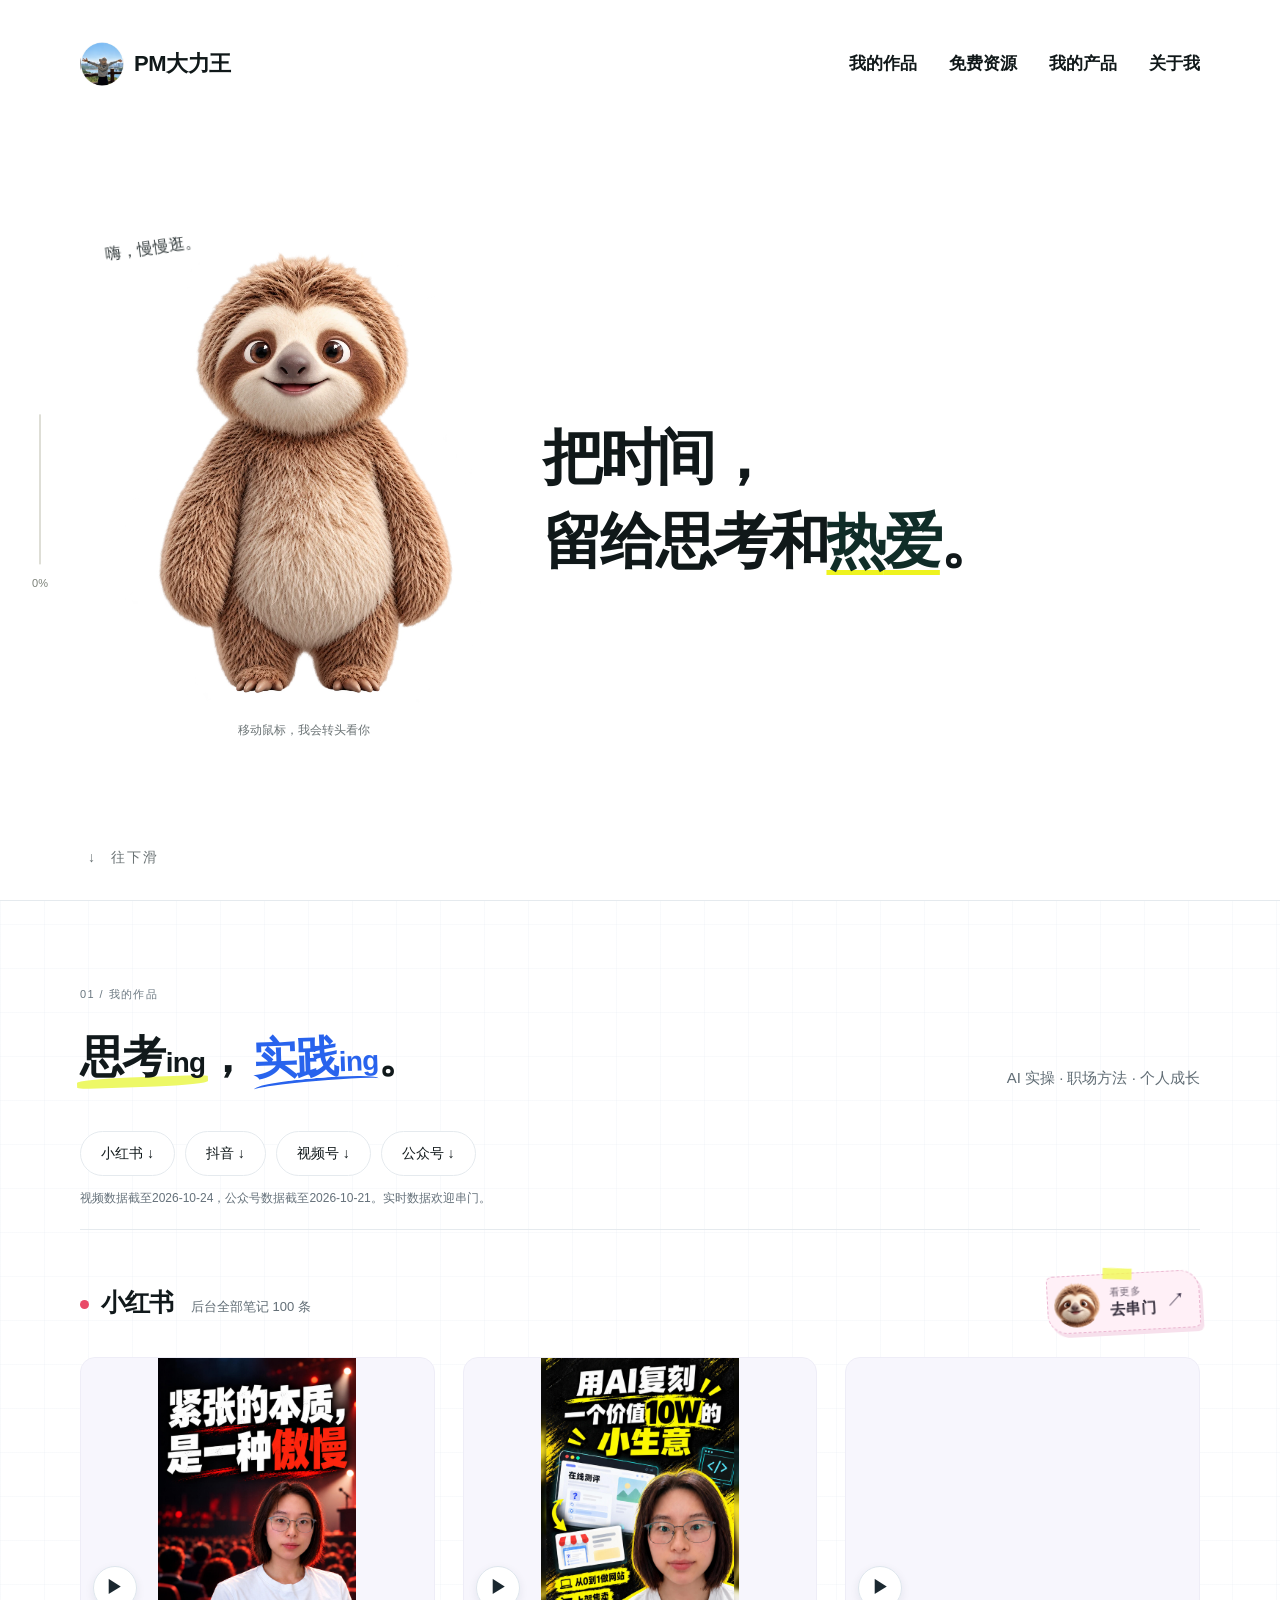
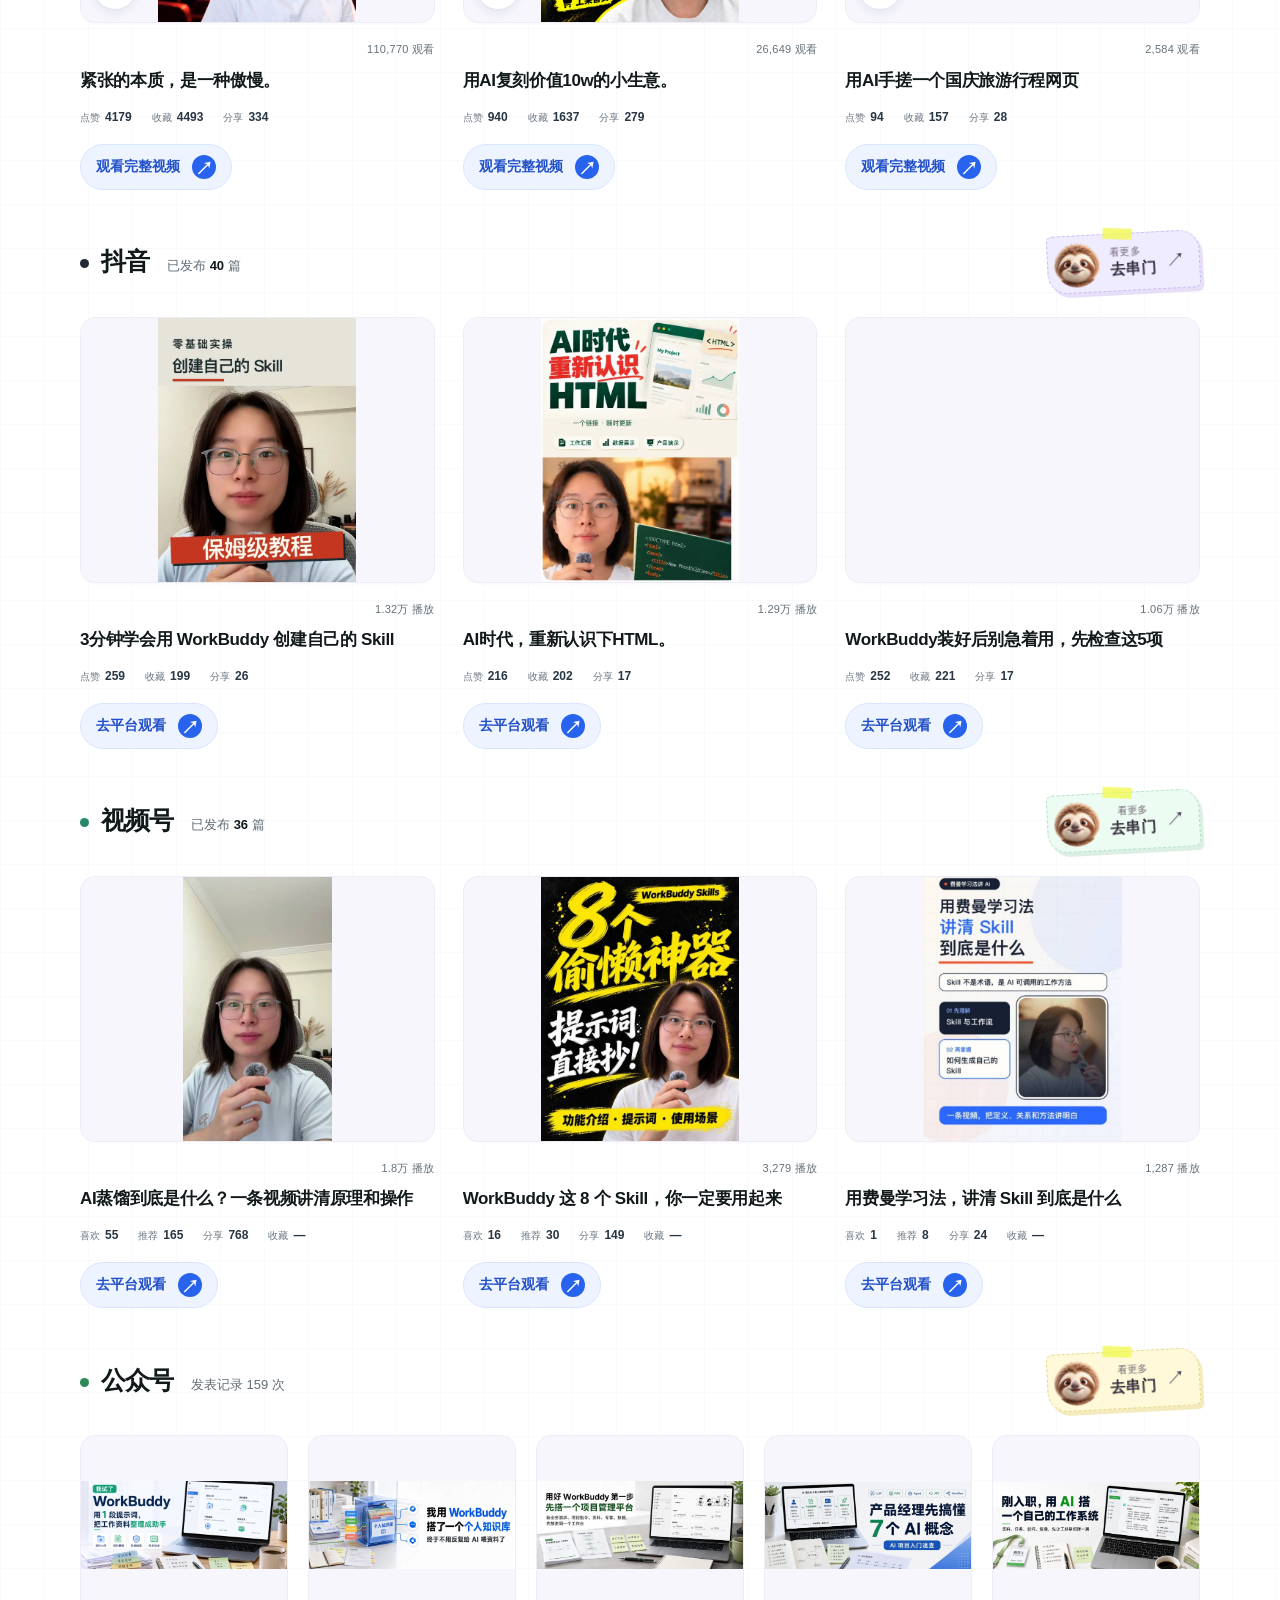
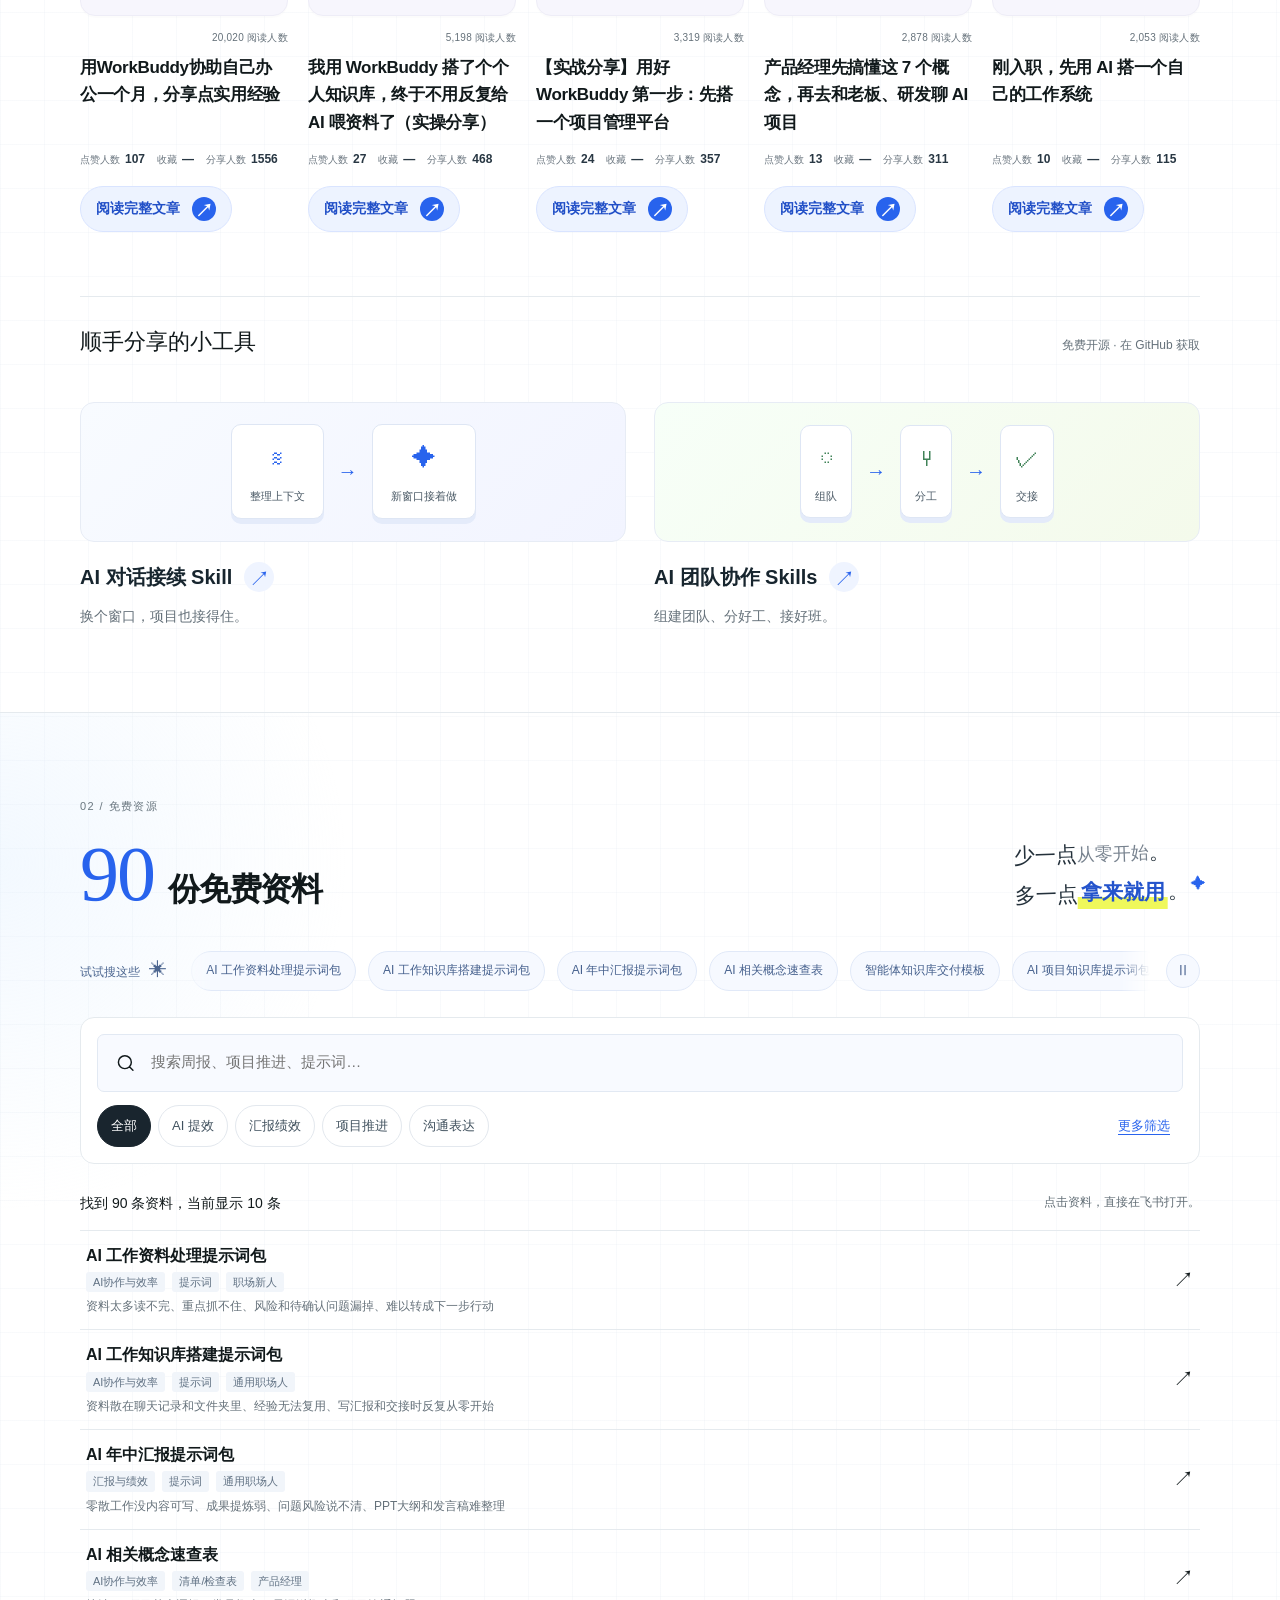
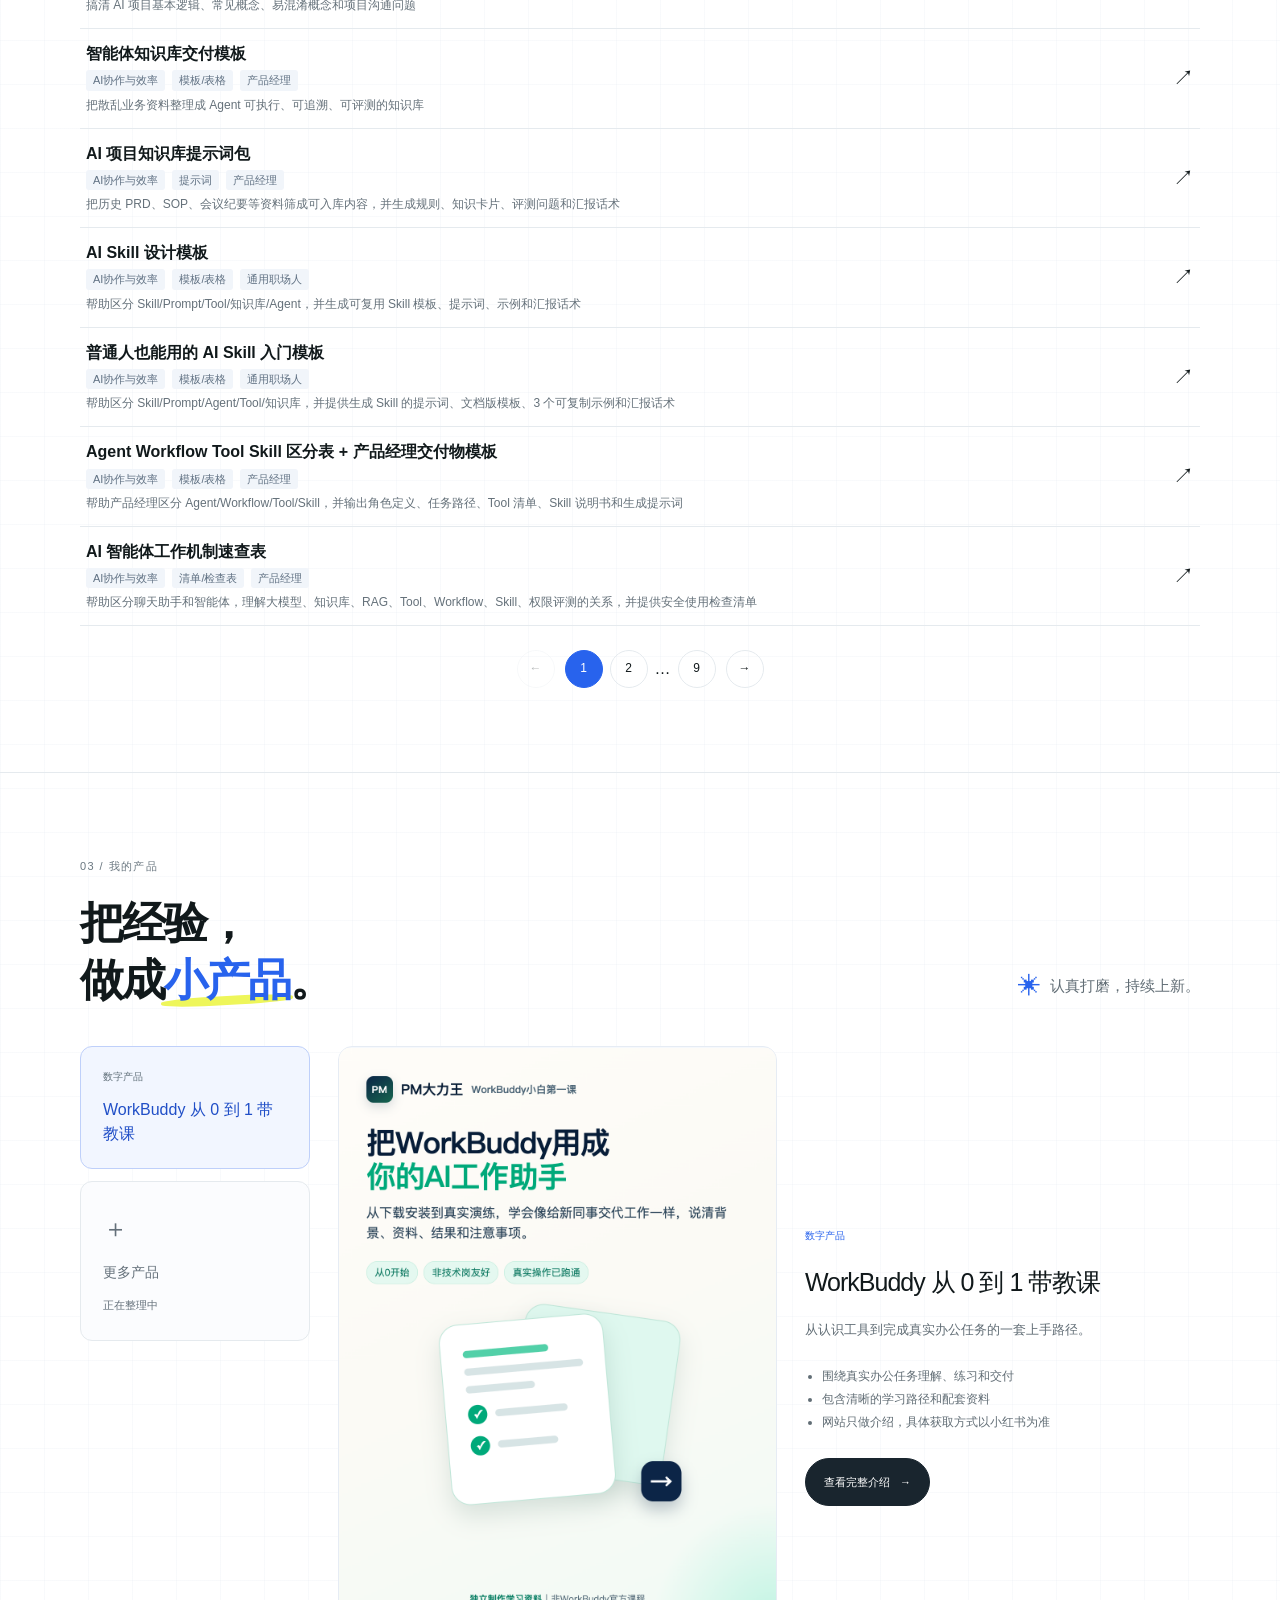
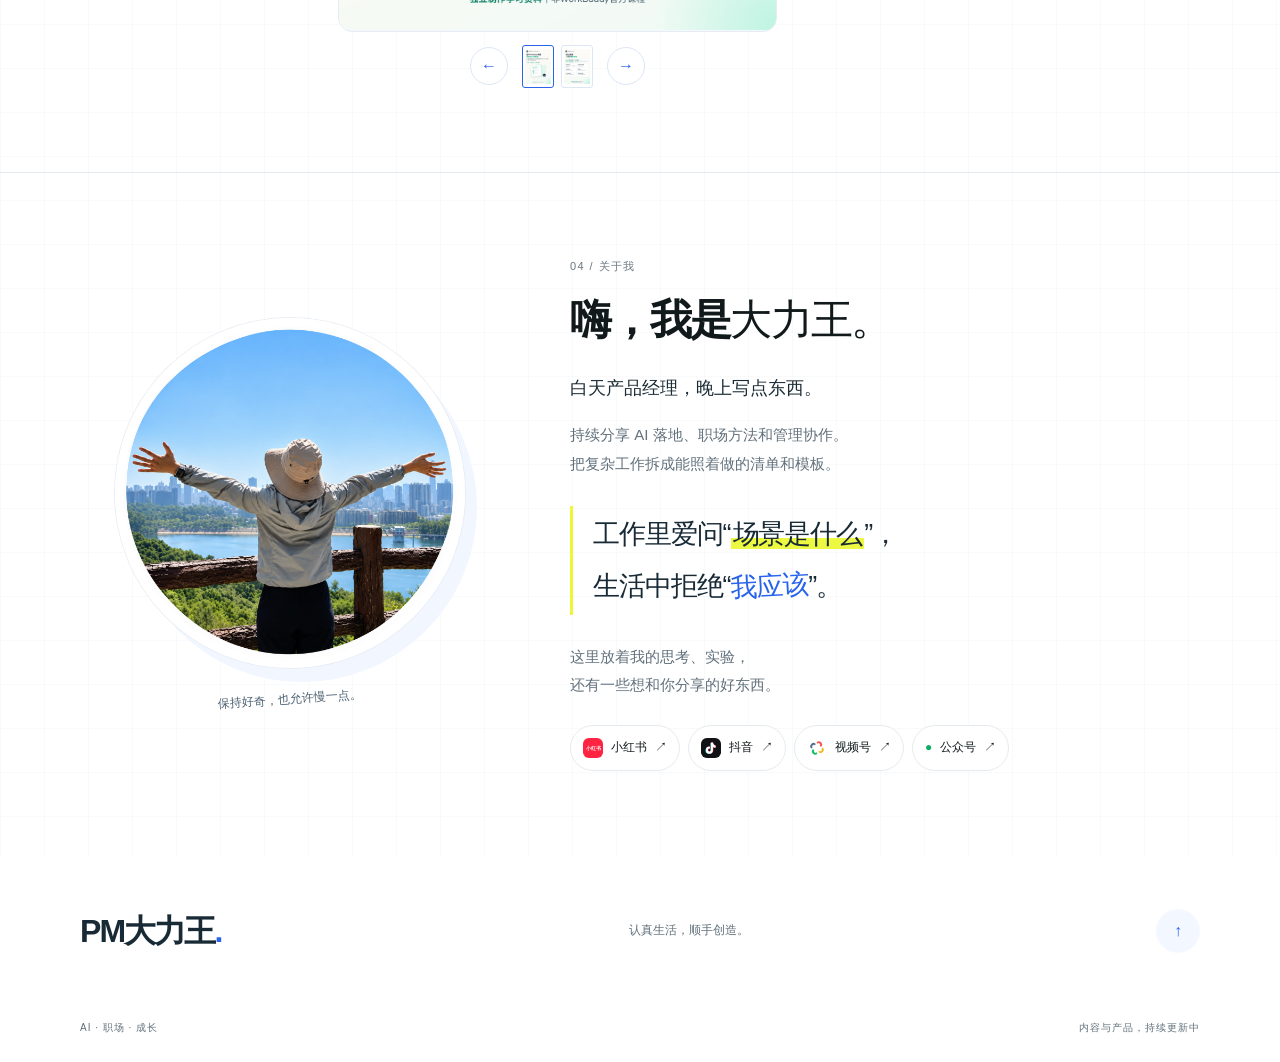
==== index.html @ 0a303ea4 "Publish verified October 24 metrics and Channels cover" ====
<!doctype html>
<html lang="zh-CN">
<head>
<meta charset="utf-8">
<meta name="viewport" content="width=device-width, initial-scale=1, viewport-fit=cover">
<meta name="description" content="PM大力王的个人小站。分享 AI、职场与成长经验，免费模板、开源 Skills 和认真做的小产品。把时间留给思考和热爱。">
<meta name="theme-color" content="#ffffff">
<meta property="og:title" content="PM大力王｜把时间留给思考和热爱">
<meta property="og:description" content="90 份免费资料、免费开源 Skills、AI 与职场内容。白天产品经理，晚上写点东西。">
<meta property="og:type" content="website">
<title>PM大力王｜把时间留给思考和热爱</title>
<script src="js/entry-location.js?v=20261024-home"></script>
<script>document.documentElement.classList.add('entry-active');setTimeout(function(){if(!document.documentElement.classList.contains('entry-active'))return;document.documentElement.classList.remove('entry-active');window.resetEntryLocation?.();document.querySelectorAll('[data-entry-inert]').forEach(function(el){el.inert=false;el.removeAttribute('data-entry-inert');});var e=document.getElementById('entry');if(e)e.hidden=true;},4200);</script>
<link rel="icon" type="image/png" href="assets/brand/pm-daliwang-avatar.png">
<link rel="preload" as="image" href="assets/mascot/views/front.webp">
<link rel="preload" as="image" href="assets/mascot/sloth-run-side-v3.png">
<link rel="stylesheet" href="styles/main.css?v=20261021-focus">
<link rel="stylesheet" href="styles/editorial.css?v=20261021-focus">
<script type="module" src="js/experience.js?v=20261024-metrics"></script>
<script type="module" src="js/app.js"></script>
<script type="module" src="js/products.js"></script>
<link rel="stylesheet" href="styles/studio.css?v=20261022-follow">
<link rel="stylesheet" href="styles/hero-breathe.css?v=20261023-breathe">
<link rel="stylesheet" href="styles/bright.css?v=20261024-playful">
<link rel="stylesheet" href="styles/playful.css?v=20261024-home">
<script type="module" src="js/hero-type-motion.js?v=20261024-playful"></script>
<script type="module" src="js/entry.js?v=20261024-home"></script>
</head>
<body>
<div class="entry-screen" id="entry" aria-label="欢迎来到 PM大力王的小站">
  <div class="entry-center"><div class="entry-runway" role="img" aria-label="毛茸茸的小树懒正在努力跑步"><div class="entry-runner" aria-hidden="true"></div><span class="run-dust" aria-hidden="true"></span><span class="run-track" aria-hidden="true"></span></div><p>Hi～你来了<span aria-hidden="true">✦</span></p><progress max="100" value="0" aria-label="三秒开场动画进度"></progress></div>
</div>
<noscript><style>.entry-screen{display:none!important}</style></noscript>
    <svg class="icon-sprite" aria-hidden="true" focusable="false">
      <symbol id="icon-xiaohongshu" viewBox="0 0 24 24">
        <rect width="24" height="24" rx="7" fill="#ff2442"/>
        <text x="12" y="14.1" fill="#fff" font-family="PingFang SC, sans-serif" font-size="5.6" font-weight="700" text-anchor="middle">小红书</text>
      </symbol>
      <symbol id="icon-douyin" viewBox="0 0 24 24">
        <rect width="24" height="24" rx="7" fill="#111216"/>
        <path d="M14.3 5.5c.3 2 1.4 3.3 3.2 3.8v2.3a7 7 0 0 1-3.2-1.1v4.1a4.2 4.2 0 1 1-3.6-4.2v2.4a1.8 1.8 0 1 0 1.2 1.8V5.5h2.4Z" fill="#25f4ee" transform="translate(-.55 .35)"/>
        <path d="M14.3 5.5c.3 2 1.4 3.3 3.2 3.8v2.3a7 7 0 0 1-3.2-1.1v4.1a4.2 4.2 0 1 1-3.6-4.2v2.4a1.8 1.8 0 1 0 1.2 1.8V5.5h2.4Z" fill="#fe2c55" transform="translate(.55 -.1)"/>
        <path d="M14.3 5.5c.3 2 1.4 3.3 3.2 3.8v2.3a7 7 0 0 1-3.2-1.1v4.1a4.2 4.2 0 1 1-3.6-4.2v2.4a1.8 1.8 0 1 0 1.2 1.8V5.5h2.4Z" fill="#fff"/>
      </symbol>
      <symbol id="icon-wechat-channels" viewBox="0 0 24 24">
        <rect width="24" height="24" rx="7" fill="#fff"/>
        <path d="M11.5 5.1a3.8 3.8 0 0 1 5.4 5.4l-1.7-1a1.9 1.9 0 1 0-2.7-2.7l-1-1.7Z" fill="#fa5151"/>
        <path d="M18.9 11.5a3.8 3.8 0 0 1-5.4 5.4l1-1.7a1.9 1.9 0 1 0 2.7-2.7l1.7-1Z" fill="#f0b922"/>
        <path d="M12.5 18.9a3.8 3.8 0 0 1-5.4-5.4l1.7 1a1.9 1.9 0 1 0 2.7 2.7l1 1.7Z" fill="#07c160"/>
        <path d="M5.1 12.5a3.8 3.8 0 0 1 5.4-5.4l-1 1.7a1.9 1.9 0 1 0-2.7 2.7l-1.7 1Z" fill="#576b95"/>
      </symbol>
    </svg>

<a class="skip-link" href="#main-content">跳到主要内容</a>
<header class="site-header"><div class="shell header-inner">
<a class="brand" href="#top" aria-label="PM大力王首页"><span class="brand-avatar"><img src="assets/brand/pm-daliwang-avatar.png" alt=""></span><span>PM大力王<span class="brand-period">.</span></span></a>
<nav class="site-nav" aria-label="主要导航"><a href="#content">我的作品</a><a href="#resources">免费资源</a><a href="#product">我的产品</a><a href="#about">关于我</a></nav>
</div></header>
<aside class="reading-progress" aria-label="页面阅读进度"><div class="reading-progress__track"><span id="reading-fill"></span></div><output id="reading-percent">0%</output></aside>
<main id="main-content">
<section class="hero" id="top" aria-labelledby="page-title">
<div class="shell hero-layout">
<div class="mascot-stage">
<div class="mascot-ground" aria-hidden="true"></div>
<button class="mascot" id="mascot" type="button" aria-label="和树懒打个招呼，头部会跟随鼠标或触摸位置">
<img class="mascot-image mascot-body" src="assets/mascot/views/front.webp" width="1145" height="1374" alt="棕色毛绒树懒，笑着看向你" fetchpriority="high">
</button>
<span class="mascot-note" id="mascot-note">嗨，慢慢逛。</span>
<span class="mascot-hint">移动鼠标，我会转头看你</span>
</div>
<div class="hero-copy">
<h1 id="page-title" class="breathe-title" aria-label="把时间，留给思考和热爱。">
<span class="type-line" aria-hidden="true"><span class="type-glyph" style="--i:0">把</span><span class="type-glyph" style="--i:1">时</span><span class="type-glyph" style="--i:2">间</span><span class="type-glyph type-punctuation" style="--i:3">，</span></span>
<span class="type-line" aria-hidden="true"><span class="type-glyph" style="--i:4">留</span><span class="type-glyph" style="--i:5">给</span><span class="type-glyph" style="--i:6"><span class="type-letter">思</span></span><span class="type-glyph" style="--i:7"><span class="type-letter">考</span></span><span class="type-glyph" style="--i:8">和</span><span class="type-glyph type-love" style="--i:9"><span class="type-letter">热</span></span><span class="type-glyph type-love" style="--i:10"><span class="type-letter">爱</span></span><span class="type-glyph type-punctuation" style="--i:11">。</span></span>
</h1>
</div>
</div>
<div class="hero-scroll"><a href="#content" aria-label="往下滑，浏览我的作品"><span aria-hidden="true">↓</span> 往下滑</a></div>
</section>
<section class="section content-section" id="content" aria-labelledby="content-title"><div class="shell">
<div class="section-heading"><div><span class="section-index">01 / 我的作品</span><h2 id="content-title" class="kinetic-heading" aria-label="思考ing，实践ing。"><span class="thinking-word">思考<span class="ing-tag">ing</span></span><span class="heading-comma">，</span><span class="doing-word">实践<span class="ing-tag">ing</span></span>。</h2></div><p>AI 实操 · 职场方法 · 个人成长</p></div>
<nav class="platform-jump" aria-label="作品平台快捷定位"><a href="#works-xiaohongshu">小红书 ↓</a><a href="#works-douyin">抖音 ↓</a><a href="#works-channels">视频号 ↓</a><a href="#works-wechat">公众号 ↓</a></nav>
<p class="works-snapshot-note">视频数据截至2026-10-24，公众号数据截至2026-10-21。实时数据欢迎串门。</p><div id="platform-works" aria-live="polite"><p>正在整理作品…</p></div>
<div class="open-tools" id="skills"><div class="open-tools-heading"><h3>顺手分享的小工具</h3><span>免费开源 · 在 GitHub 获取</span></div><div class="open-tools-grid">
<a href="https://github.com/dali-wang-007/project-clean-room-skill" target="_blank" rel="noopener noreferrer"><div class="tool-scene" aria-hidden="true"><div class="tool-node"><i>≋</i><small>整理上下文</small></div><span class="tool-flow">→</span><div class="tool-node"><i>✦</i><small>新窗口接着做</small></div></div><span class="tool-heading">AI 对话接续 Skill <b aria-hidden="true">↗</b></span><small>换个窗口，项目也接得住。</small></a>
<a href="https://github.com/dali-wang-007/project-agent-team-skills" target="_blank" rel="noopener noreferrer"><div class="tool-scene tool-scene--team" aria-hidden="true"><div class="tool-node"><i>◌</i><small>组队</small></div><span class="tool-flow">→</span><div class="tool-node"><i>⑂</i><small>分工</small></div><span class="tool-flow">→</span><div class="tool-node"><i>✓</i><small>交接</small></div></div><span class="tool-heading">AI 团队协作 Skills <b aria-hidden="true">↗</b></span><small>组建团队、分好工、接好班。</small></a></div></div>
</div></section>

      <section class="directory content-panel" id="resources" aria-labelledby="resource-title">
        <div class="shell">
          <div class="section-heading"><div><span class="section-index">02 / 免费资源</span><h2 class="resource-title" id="resource-title"><strong data-count="all">90</strong><span>份免费资料</span></h2></div><p class="resource-motto"><span>少一点<em class="motto-zero">从零开始</em>。</span><span>多一点<em class="motto-ready">拿来就用</em>。<i aria-hidden="true">✦</i></span></p></div>
          <div class="resource-discovery" aria-label="灵感速递"><span class="discovery-label">试试搜这些 <span aria-hidden="true">✳</span></span><div class="discovery-window"><div id="resource-discovery-items"></div></div><button class="discovery-pause" type="button" aria-label="暂停资料标题滚动" aria-pressed="false">Ⅱ</button></div>
          <div class="catalog-tools"><form class="hero-search" role="search" aria-label="搜索免费资料" data-search-form>
            <svg aria-hidden="true" viewBox="0 0 24 24" width="20" height="20"><path d="m21 21-4.35-4.35m2.35-5.65a8 8 0 1 1-16 0 8 8 0 0 1 16 0Z" fill="none" stroke="currentColor" stroke-width="1.8" stroke-linecap="round"/></svg>
            <label class="sr-only" for="catalog-search">搜索资料</label>
            <input id="catalog-search" type="search" inputmode="search" autocomplete="off" placeholder="搜索周报、项目推进、提示词…">
            <button class="search-clear" type="button" data-search-clear hidden aria-label="清空搜索">清除</button>
          </form>

          <div class="quick-filters" aria-label="快速筛选">
            <div class="filter-row" role="group" aria-label="常用场景">
              <button class="filter-chip is-active" type="button" data-filter-dimension="scenarios" data-filter-value="all" aria-pressed="true">全部</button>
              <button class="filter-chip" type="button" data-filter-dimension="scenarios" data-filter-value="AI协作与效率" aria-pressed="false">AI 提效</button>
              <button class="filter-chip" type="button" data-filter-dimension="scenarios" data-filter-value="汇报与绩效" aria-pressed="false">汇报绩效</button>
              <button class="filter-chip" type="button" data-filter-dimension="scenarios" data-filter-value="项目推进与复盘" aria-pressed="false">项目推进</button>
              <button class="filter-chip" type="button" data-filter-dimension="scenarios" data-filter-value="沟通表达" aria-pressed="false">沟通表达</button>
            </div>
            <button class="filter-more" type="button" data-filter-toggle aria-expanded="false" aria-controls="advanced-filters">更多筛选 <span data-active-filter-count></span></button>
          </div>
          <div class="selected-filters" data-selected-filters aria-live="polite"></div></div>

          <dialog class="filter-dialog" id="advanced-filters" data-filter-dialog data-filter-panel aria-labelledby="filter-dialog-title">
            <div class="filter-dialog__surface"><div class="filter-panel__header"><div><p class="eyebrow">精确查找</p><strong id="filter-dialog-title">筛选资料</strong></div><button class="filter-close" type="button" data-filter-close aria-label="关闭筛选">×</button></div>
            <div class="filter-panel__body">
            <details data-filter-group="scenarios"><summary>使用场景</summary><div class="filter-options">
              <button type="button" data-filter-dimension="scenarios" data-filter-value="AI协作与效率" aria-pressed="false">AI 协作</button><button type="button" data-filter-dimension="scenarios" data-filter-value="汇报与绩效" aria-pressed="false">汇报绩效</button><button type="button" data-filter-dimension="scenarios" data-filter-value="项目推进与复盘" aria-pressed="false">项目推进</button><button type="button" data-filter-dimension="scenarios" data-filter-value="沟通表达" aria-pressed="false">沟通表达</button><button type="button" data-filter-dimension="scenarios" data-filter-value="新人入职" aria-pressed="false">新人入职</button><button type="button" data-filter-dimension="scenarios" data-filter-value="团队管理" aria-pressed="false">团队管理</button><button type="button" data-filter-dimension="scenarios" data-filter-value="内容创作与展示" aria-pressed="false">内容创作</button><button type="button" data-filter-dimension="scenarios" data-filter-value="职场成长" aria-pressed="false">职场成长</button>
            </div></details>
            <details data-filter-group="materialTypes"><summary>资料类型</summary><div class="filter-options">
              <button type="button" data-filter-dimension="materialTypes" data-filter-value="提示词" aria-pressed="false">提示词</button><button type="button" data-filter-dimension="materialTypes" data-filter-value="模板/表格" aria-pressed="false">模板/表格</button><button type="button" data-filter-dimension="materialTypes" data-filter-value="清单/检查表" aria-pressed="false">清单</button><button type="button" data-filter-dimension="materialTypes" data-filter-value="话术" aria-pressed="false">话术</button><button type="button" data-filter-dimension="materialTypes" data-filter-value="指南/手册" aria-pressed="false">指南</button><button type="button" data-filter-dimension="materialTypes" data-filter-value="资料包" aria-pressed="false">资料包</button><button type="button" data-filter-dimension="materialTypes" data-filter-value="其他/待整理" aria-pressed="false">其他</button>
            </div></details>
            <details data-filter-group="audiences"><summary>适用人群</summary><div class="filter-options">
              <button type="button" data-filter-dimension="audiences" data-filter-value="通用职场人" aria-pressed="false">通用职场人</button><button type="button" data-filter-dimension="audiences" data-filter-value="职场新人" aria-pressed="false">职场新人</button><button type="button" data-filter-dimension="audiences" data-filter-value="产品经理" aria-pressed="false">产品经理</button><button type="button" data-filter-dimension="audiences" data-filter-value="管理者" aria-pressed="false">管理者</button><button type="button" data-filter-dimension="audiences" data-filter-value="内容创作者" aria-pressed="false">内容创作者</button>
            </div></details>
            <details data-filter-group="collectionIds"><summary>原始专题</summary><div class="filter-options">
              <button type="button" data-filter-dimension="collectionIds" data-filter-value="ai" aria-pressed="false">AI 知识</button><button type="button" data-filter-dimension="collectionIds" data-filter-value="newcomer" aria-pressed="false">职场新人</button><button type="button" data-filter-dimension="collectionIds" data-filter-value="management" aria-pressed="false">管理主题</button><button type="button" data-filter-dimension="collectionIds" data-filter-value="promotion" aria-pressed="false">升职加薪</button>
            </div></details>
            </div><div class="filter-panel__footer"><button class="filter-reset" type="button" data-filter-reset>清除全部</button><button class="button button--primary" type="button" data-filter-apply>查看资料</button></div></div>
          </dialog>

          <div class="results-bar"><p class="results-summary" id="results-summary" aria-live="polite">正在整理资料…</p><p class="access-note">点击资料，直接在飞书打开。</p></div>
          <div class="resource-list" id="resource-list" aria-busy="true"></div>
          <div id="resource-pagination"></div>
          <noscript><p class="notice">请开启 JavaScript，以使用资料搜索和筛选。</p></noscript>
        </div>
      </section>


<section class="product section" id="product" aria-labelledby="product-title"><div class="shell">
<div class="section-heading"><div><span class="section-index">03 / 我的产品</span><h2 id="product-title">把经验，<br>做成<span class="drawn-word">小产品</span>。</h2></div><p class="product-motto"><span class="motto-spark" aria-hidden="true">✳</span> 认真打磨，持续上新。</p></div>
<div class="product-layout"><aside class="product-shelf" data-product-shelf aria-label="产品列表"><p>正在加载产品…</p></aside><div data-product-showcase aria-live="polite"><p>正在加载产品介绍…</p></div></div>

</div></section>
<section class="about section" id="about" aria-labelledby="about-title"><div class="shell">
<div class="about-layout"><div class="about-portrait"><img class="about-avatar" src="assets/brand/pm-daliwang-avatar-enhanced.png" width="1254" height="1254" loading="lazy" alt="PM大力王在湖边张开双臂，原头像的 AI 清晰化版本"><span>保持好奇，也允许慢一点。</span></div>
<div class="about-copy"><span class="section-index">04 / 关于我</span><h2 id="about-title">嗨，我是<span class="serif">大力王。</span></h2><p class="about-lead">白天产品经理，晚上写点东西。</p><p>持续分享 AI 落地、职场方法和管理协作。<br>把复杂工作拆成能照着做的清单和模板。</p><blockquote class="about-manifesto">工作里爱问“<mark>场景是什么</mark>”，<br>生活中拒绝“<span class="manifesto-no">我应该</span>”。</blockquote><p>这里放着我的思考、实验，<br>还有一些想和你分享的好东西。</p><div class="about-links"><a class="social-link" data-social-platform="xiaohongshu" href="https://xhslink.cn/o/2RwQxXP0v1J" target="_blank" rel="noopener noreferrer"><svg class="social-link__icon" aria-hidden="true"><use href="#icon-xiaohongshu"/></svg><span>小红书</span><span aria-hidden="true">↗</span></a>
<a class="social-link" data-social-platform="douyin" href="https://www.douyin.com/user/MS4wLjABAAAAQ5Al9OUGKDIws5YiYE5ByAbUIrgR1qr8Z0s4W8mDkOr0Tf-pCmwqzINvBc6KxhvW" target="_blank" rel="noopener noreferrer"><svg class="social-link__icon" aria-hidden="true"><use href="#icon-douyin"/></svg><span>抖音</span><span aria-hidden="true">↗</span></a>
<button class="social-link" type="button" data-social-platform="wechat-channels" data-wechat-kind="视频号" data-video-channel-account="PM大力王"><svg class="social-link__icon" aria-hidden="true"><use href="#icon-wechat-channels"/></svg><span>视频号</span><span aria-hidden="true">↗</span></button>
<button class="social-link" type="button" data-wechat-kind="公众号"><span class="wechat-icon" aria-hidden="true">●</span><span>公众号</span><span aria-hidden="true">↗</span></button></div></div></div>
</div></section>
</main>
<dialog id="wechat-dialog" class="wechat-dialog" aria-labelledby="wechat-dialog-title"><button class="filter-close" type="button" data-wechat-close aria-label="关闭">×</button><p class="eyebrow">在微信，也能找到我</p><h2 id="wechat-dialog-title">PM大力王</h2><p id="wechat-instructions">打开微信，在搜一搜中查找“PM大力王”。</p><button class="button button--primary" type="button" data-copy-account>复制账号名称</button><a class="text-link" href="weixin://">打开微信 ↗</a><p class="wechat-small">如果没有唤起微信，请手动打开后搜索。</p></dialog>
<p class="social-feedback" id="social-feedback" role="status" aria-live="polite" hidden></p>
<footer class="site-footer"><div class="shell footer-inner"><a class="footer-brand" href="#top">PM大力王<span>.</span></a><p>认真生活，顺手创造。</p><a href="#top" class="back-top" aria-label="回到顶部">↑</a></div><div class="shell footer-bottom"><span>AI · 职场 · 成长</span><span>内容与产品，持续更新中</span></div></footer>
</body></html>
---- styles/main.css ----
:root{--ink:#182b32;--muted:#617077;--blue:#afc1c8;--paper:#f7f6f1;--cream:#eeeae1;--line:rgba(24,43,50,.16);--rust:#7b4a32;--radius:18px;--serif:"Songti SC","STSong","Noto Serif CJK SC",serif;--sans:-apple-system,BlinkMacSystemFont,"PingFang SC","Microsoft YaHei",sans-serif}
*{box-sizing:border-box}html{scroll-behavior:smooth;scroll-padding-top:100px}body{margin:0;background:var(--paper);color:var(--ink);font-family:var(--sans);font-size:15px;line-height:1.65;-webkit-font-smoothing:antialiased}a{color:inherit;text-decoration:none}button,input{font:inherit;color:inherit}button,a,input{-webkit-tap-highlight-color:transparent}button{cursor:pointer}button:disabled{cursor:default}button{border:0}img{display:block;max-width:100%}h1,h2,h3,p,figure{margin:0}h1,h2,h3{line-height:1.2;letter-spacing:-.04em}button:focus-visible,a:focus-visible,input:focus-visible,summary:focus-visible{outline:3px solid #91654d;outline-offset:5px}::selection{background:#d7b7a3;color:var(--ink)}[hidden]{display:none!important}.shell{width:min(1240px,calc(100% - 112px));margin-inline:auto}.sr-only,.icon-sprite{position:absolute;width:1px;height:1px;overflow:hidden;clip:rect(0,0,0,0);white-space:nowrap}.skip-link{position:fixed;top:-100px;left:20px;background:white;padding:14px;z-index:100}.skip-link:focus{top:15px}.section{padding:104px 0}section[id]{scroll-margin-top:95px}.serif{font-family:var(--serif);font-weight:500}.eyebrow,.section-index{font-size:11px;letter-spacing:.15em;font-weight:500}.section-index{display:block;margin-bottom:24px;color:var(--muted)}.section-heading{display:flex;justify-content:space-between;align-items:end;gap:32px;margin-bottom:44px}.section-heading h2{font-size:clamp(32px,4.1vw,56px);font-weight:500;line-height:1.24}.section-heading>p{font-size:14px;color:var(--muted);line-height:1.9}.text-link{display:inline-flex;align-items:center;gap:20px;border-bottom:1px solid var(--line);padding:8px 0;font-size:13px}.text-link:hover{color:var(--rust)}.button{display:inline-flex;align-items:center;justify-content:center;gap:24px;min-height:48px;border:1px solid transparent;border-radius:100px;padding:12px 23px;font-size:12px;font-weight:500;transition:transform .2s,background .2s}.button:hover{transform:translateY(-3px)}.button--primary{background:var(--ink);color:white}.button--primary:hover{background:#30464f}.button--outline,.button--quiet{border-color:var(--line);background:transparent}.button--outline:hover,.button--quiet:hover{background:#ffffff30}
.site-header{height:88px;position:absolute;inset:0 0 auto;z-index:20;background:transparent}.header-inner{display:flex;align-items:center;justify-content:space-between;height:100%;gap:24px}.brand{display:inline-flex;align-items:center;gap:10px;font-weight:650;white-space:nowrap;font-size:18px;letter-spacing:-.5px}.brand-avatar{width:30px;height:30px;overflow:hidden;border-radius:50%;flex:none}.brand-avatar img{width:100%;height:100%;object-fit:cover}.brand-period{color:var(--rust)}.site-nav{display:flex;align-items:center;gap:32px}.site-nav a{font-size:12px;letter-spacing:.1em;position:relative;padding:10px 0}.site-nav a:after{content:"";height:1px;background:currentColor;position:absolute;bottom:5px;left:0;width:0;transition:width .2s}.site-nav a:hover:after{width:100%}.header-contact{border:1px solid #182b3245;border-radius:99px;font-size:11px;padding:8px 20px;display:flex;gap:20px}
.hero{background:radial-gradient(ellipse at 25% 75%,#d2dce0 0,transparent 47%),linear-gradient(120deg,#a6b9c2,#b7c8cd);position:relative;overflow:hidden;min-height:min(860px,100svh);padding-top:100px}.hero-layout{display:grid;grid-template-columns:1fr 1fr;gap:64px;align-items:center;min-height:660px;height:calc(100svh - 150px);max-height:770px}.mascot-stage{position:relative;align-self:stretch;display:flex;align-items:end;justify-content:center;min-width:0;padding-bottom:35px}.mascot{display:block;width:min(100%,530px);position:relative;padding:0;background:none;border:0;transform-origin:50% 96%;animation:breathe 6s ease-in-out infinite;touch-action:pan-y;isolation:isolate}.mascot-image{width:100%;height:auto;filter:drop-shadow(0 6px 3px #20323b12);pointer-events:none}.mascot-ground{position:absolute;bottom:20px;left:12%;width:76%;height:24px;background:#26383d30;border-radius:50%;filter:blur(13px)}.eye{position:absolute;top:20.1%;width:6.9%;height:5%;border-radius:49%;overflow:hidden;pointer-events:none}.eye--left{left:34.55%}.eye--right{left:54.85%}.pupil{position:absolute;width:70%;height:79%;left:15%;top:10%;border-radius:50%;background:radial-gradient(circle at 39% 30%,#fff 0 10%,#ffffff25 11% 18%,#111 19% 43%,#39291d 60%,#231911 80%,#422a1b 100%);box-shadow:0 0 2px #20130e;transform:translate(var(--eye-x,0px),var(--eye-y,0px));will-change:transform}.pupil:after{content:"";width:13%;height:13%;background:#ffffff9c;position:absolute;right:20%;bottom:18%;border-radius:50%}.eyelid{position:absolute;inset:0;background:#a88665;border-radius:50%;transform:translateY(-110%)}.is-blinking .eyelid{animation:blink .23s ease-in-out}.mascot.is-greeting{animation:greet .8s ease-in-out}.mascot-note{position:absolute;top:19%;left:0;font-size:12px;color:#324b56;transform:rotate(-8deg)}.mascot-note-line{display:block;width:45px;height:18px;border-bottom:1px solid #324b5680;border-radius:50%;transform:rotate(25deg);margin-left:45px}.mascot-hint{position:absolute;bottom:3px;left:0;right:0;text-align:center;font-size:10px;color:#4c626b;letter-spacing:.1em}.hero-copy{padding:25px 0 45px}.hero-eyebrow{display:flex;align-items:center;gap:14px;margin-bottom:30px;color:#49616c;font-size:10px}.hero-eyebrow>span{width:26px;height:1px;background:#49616c7a}.hero h1{font-family:var(--serif);font-size:clamp(43px,4.7vw,68px);font-weight:500;line-height:1.35;letter-spacing:-.055em;white-space:nowrap}.hero-emphasis{color:var(--rust)}.hero-subtitle{font-size:14px;color:#415862;margin:26px 0 30px;line-height:1.95}.hero-actions{display:flex;flex-wrap:wrap;gap:10px}.hero-facts{display:grid;grid-template-columns:repeat(3,1fr);margin-top:40px;padding-top:22px;border-top:1px solid #182b3220;gap:16px}.hero-facts a{display:flex;flex-direction:column;gap:6px}.hero-facts strong{font-family:var(--serif);font-size:27px;font-weight:500}.hero-facts span{font-size:10px;letter-spacing:.09em;color:#4b616a}.hero-bottom{border-top:1px solid #182b3220;min-height:50px;padding:14px 4%;display:flex;justify-content:space-between;gap:20px;font-size:9px;letter-spacing:.15em;color:#49616c}.hero-bottom a:hover{color:var(--rust)}
.content-section{background:var(--paper)}.content-tabs{display:flex;gap:26px;border-bottom:1px solid var(--line)}.content-tabs button{background:none;padding:13px 0;position:relative;color:var(--muted);font-size:13px}.content-tabs button span{font-size:9px;margin-left:7px;opacity:.55}.content-tabs [aria-selected=true]{color:var(--ink)}.content-tabs [aria-selected=true]:after{content:"";height:2px;background:var(--ink);position:absolute;bottom:-1px;left:0;right:0}.platform-note{font-size:11px;color:var(--muted);padding:15px 0 22px;min-height:55px}.work-grid{display:grid;grid-template-columns:repeat(6,1fr);gap:18px}.work-card{grid-column:span 2;display:flex;flex-direction:column;min-width:0;border-radius:5px;overflow:hidden;transition:transform .25s}.work-card:nth-child(-n+2){grid-column:span 3}.work-card:hover{transform:translateY(-5px)}.work-art{height:190px;padding:24px;position:relative;overflow:hidden;background:var(--cream);display:flex;flex-direction:column;justify-content:space-between}.work-card:nth-child(-n+2) .work-art{height:260px}.work-art small{font-size:10px;letter-spacing:.1em;position:relative;z-index:1}.work-art strong{font-size:clamp(24px,3vw,38px);font-weight:500;line-height:1.3;max-width:85%;position:relative;z-index:1;white-space:pre-line}.work-art:after{content:"";position:absolute;width:180px;height:180px;border:1px solid currentColor;opacity:.15;border-radius:50%;right:-45px;bottom:-55px}.work-art .work-glyph{position:absolute;right:20px;bottom:15px;font-family:Georgia,serif;font-size:110px;line-height:1;opacity:.12}.work-tone-0{background:#c4d1d0}.work-tone-1{background:#ded3c5}.work-tone-2{background:#d4d8ca}.work-tone-3{background:#273e47;color:#f6f3e9}.work-tone-4{background:#dac2b7}.work-meta{display:flex;justify-content:space-between;gap:20px;padding:17px 0 8px;font-size:10px;color:var(--muted)}.work-card h3{font-size:15px;line-height:1.55;font-weight:550;letter-spacing:0;padding-bottom:10px}.work-card .work-open{font-size:12px;display:flex;justify-content:space-between;border-top:1px solid var(--line);padding:10px 0}.work-placeholder{border:1px dashed #8c989d55;padding:22px;min-height:170px;border-radius:5px;background:#eeede780}.work-placeholder:hover{transform:none}.work-placeholder span{font-family:var(--serif);font-size:30px;color:#a2aaa7}.work-placeholder h3{margin:16px 0 8px;font-size:15px}.work-placeholder p{font-size:12px;color:var(--muted)}
.skills-section{background:#eeeae1}.skills-grid{display:grid;grid-template-columns:1.15fr 1fr;gap:20px}.skill-card{padding:32px;background:#f8f6f0;border:1px solid #182b3210;border-radius:10px;display:block;transition:background .2s,transform .2s}.skill-card:hover{background:#fff;transform:translateY(-4px)}.skill-meta{display:flex;justify-content:space-between;gap:20px;font-size:10px;color:var(--muted);margin-bottom:26px;letter-spacing:.07em}.skill-card h3{font-size:25px;font-weight:500;margin-bottom:16px}.skill-card p{font-size:13px;line-height:1.9;color:var(--muted)}.skill-card--main h3{font-family:var(--serif);font-size:46px;line-height:1.25;margin-top:40px}.skill-stack{display:grid;gap:20px}.handoff-demo{display:flex;align-items:center;justify-content:space-between;gap:8px;margin:50px 0 35px;padding:26px 12px;border:1px solid var(--line);border-radius:6px;background:#edece3}.handoff-demo>div{min-width:0;text-align:center}.handoff-demo span{font-size:9px;color:var(--muted);display:block;white-space:nowrap}.handoff-demo strong{font-size:15px;display:block;font-weight:500}.handoff-line{opacity:.5}.handoff-file{padding:12px 9px;background:#d4dfda;border-radius:4px}.skill-link{display:flex;justify-content:space-between;font-size:12px;border-top:1px solid var(--line);padding-top:18px}.team-demo,.collab-demo{display:flex;gap:10px;margin-top:22px;font-size:10px;align-items:center}.team-demo span{background:#e7ece5;border-radius:50%;width:42px;height:42px;display:grid;place-items:center}.team-demo i{color:#a8b4ae;font-style:normal}.collab-demo span{border:1px solid var(--line);padding:6px 13px;border-radius:4px}.collab-demo span:last-child{background:#d7e2d8}
.directory{padding:104px 0;background:#fafaf7}.resource-title{display:flex;gap:14px;align-items:baseline}.resource-title strong{font-family:var(--serif);font-size:86px;font-weight:400;line-height:1}.resource-title span{font-size:32px;letter-spacing:-.04em}.catalog-tools{border:1px solid var(--line);background:#f0f1eb;padding:18px;border-radius:12px}.hero-search{display:flex;align-items:center;gap:14px;background:white;border:1px solid #182b3217;padding:10px 18px;min-height:58px;border-radius:7px}.hero-search input{min-width:0;width:100%;border:0;outline:0;background:transparent;font-size:15px}.hero-search:focus-within{outline:2px solid #667b83;outline-offset:1px}.search-clear{background:none;font-size:12px;flex:none;min-height:36px}.quick-filters{display:flex;justify-content:space-between;gap:16px;align-items:center;margin-top:13px}.filter-row{display:flex;gap:7px;flex-wrap:wrap}.filter-chip,.filter-more{font-size:12px;padding:8px 13px;min-height:38px;border:1px solid #182b3220;border-radius:99px;background:transparent;white-space:nowrap}.filter-chip.is-active{background:var(--ink);border-color:var(--ink);color:white}.filter-more{flex:none;border:0;text-decoration:underline;text-underline-offset:4px}.selected-filters{display:flex;gap:8px;flex-wrap:wrap;margin-top:12px}.selected-filters button{background:#e2e5dd;font-size:11px;padding:5px 10px;border-radius:5px}.selected-filters span{margin-left:10px}.results-bar{display:flex;justify-content:space-between;align-items:center;gap:20px;margin:28px 0 15px}.results-summary{font-size:12px}.access-note{font-size:10px;color:var(--muted)}.resource-list{border-top:1px solid var(--line)}.resource-item{display:flex;align-items:center;justify-content:space-between;gap:20px;padding:14px 9px;border-bottom:1px solid var(--line);transition:background .2s,padding .2s}.resource-item:hover{background:#eeeee6;padding-left:17px}.resource-item h3{font-size:15px;line-height:1.4;letter-spacing:0;font-weight:550}.resource-item__content{min-width:0}.resource-item__meta{display:flex;gap:7px;flex-wrap:wrap;font-size:10px;color:var(--muted);margin-top:5px}.resource-item__meta span{background:#eceee7;padding:1px 7px;border-radius:3px}.resource-item__problem{font-size:11px;color:var(--muted);margin-top:5px;line-height:1.5}.resource-item__open{flex:none;font-size:21px}.empty-state{padding:40px 20px;text-align:center;grid-column:1/-1}.empty-state button{margin-top:16px}.pagination{display:flex;gap:10px;align-items:center;justify-content:center;margin-top:24px}.pagination button{width:38px;height:38px;border:1px solid var(--line);border-radius:50%;background:transparent;font-size:12px}.pagination button[aria-current=page]{background:var(--ink);color:white}.pagination button:disabled{opacity:.3}.pagination__pages{display:flex;gap:7px;align-items:center}.pagination__status{display:none;font-size:12px}.filter-dialog{width:min(550px,calc(100% - 32px));max-height:85svh;overflow:auto;border:0;border-radius:16px;padding:0;background:#f7f6f1;color:var(--ink)}dialog::backdrop{background:#10202780;backdrop-filter:blur(5px)}.filter-panel__header,.filter-panel__footer{padding:22px;display:flex;justify-content:space-between;align-items:center;gap:20px}.filter-panel__header strong{font-size:22px}.filter-close{width:40px;height:40px;border-radius:50%;background:#e9e9df;font-size:25px}.filter-panel__body{padding:0 22px}.filter-panel__body details{border-top:1px solid var(--line);padding:15px 0}.filter-panel__body summary{font-size:14px;cursor:pointer}.filter-options{display:flex;flex-wrap:wrap;gap:8px;padding-top:15px}.filter-options button{border:1px solid var(--line);border-radius:99px;padding:8px 14px;font-size:12px;background:none;min-height:38px}.filter-options .is-active{background:var(--ink);color:white}.filter-reset{background:none;font-size:13px}.filter-panel__footer{border-top:1px solid var(--line);position:sticky;bottom:0;background:var(--paper)}
.product{background:#e6e8df}.product-layout{display:grid;grid-template-columns:230px minmax(0,1fr);gap:30px}.product-shelf{display:flex;flex-direction:column;gap:12px}.product-shelf__item,.product-shelf__coming{padding:22px;text-align:left;border:1px solid var(--line);border-radius:8px;background:transparent;display:flex;flex-direction:column;gap:12px}.product-shelf__item span{font-size:10px;color:var(--muted)}.product-shelf__item strong{font-size:16px;font-weight:500;line-height:1.5}.product-shelf__item.is-active{background:var(--ink);color:white}.product-shelf__item.is-active span{color:#b7c7ca}.product-shelf__coming{border-style:dashed;color:var(--muted);min-height:160px;justify-content:center}.product-shelf__coming>span{font-size:25px}.product-shelf__coming strong{font-size:14px;font-weight:500}.product-shelf__coming small{font-size:11px}.product-showcase{display:grid;grid-template-columns:1fr .9fr;gap:28px;align-items:center;padding:28px;background:#f7f6ef;border-radius:12px;min-width:0}.product-gallery{min-width:0}.product-gallery__viewport{background:#eae9df;border-radius:6px;overflow:hidden;aspect-ratio:3/4;display:grid;place-items:center}.product-gallery__image{width:100%;height:100%;margin:0}.product-gallery__image img{width:100%;height:100%;object-fit:contain;display:block}.product-gallery__controls{display:flex;align-items:center;justify-content:center;gap:14px;margin-top:13px}.product-gallery__controls>button{width:38px;height:38px;flex:none;background:transparent;border:1px solid var(--line);border-radius:50%}.product-gallery__thumbs{display:flex;gap:7px;justify-content:center;min-width:0;flex-wrap:wrap}.product-gallery__thumbs button{width:32px;height:43px;padding:2px;background:none;border:1px solid transparent;border-radius:3px}.product-gallery__thumbs button[aria-pressed=true]{border-color:var(--rust)}.product-gallery__thumbs img{width:100%;height:100%;object-fit:contain}.product-card__kicker{font-size:10px;color:var(--muted);margin-bottom:20px}.product-showcase h3{font-size:25px;line-height:1.45;font-weight:500;margin-bottom:18px}.product-showcase__copy>p:not(.product-card__kicker){color:var(--muted);font-size:13px}.product-showcase__highlights,.check-list{padding-left:17px;font-size:12px;color:var(--muted);line-height:1.9;margin:25px 0}.product-showcase .button{font-size:11px;gap:10px;padding:12px 18px}
.about{background:#f7f6f1}.about-layout{display:grid;grid-template-columns:.8fr 1.2fr;align-items:center;gap:100px}.about-portrait{position:relative;text-align:center}.about-avatar{width:100%;height:auto;aspect-ratio:1;border-radius:50%;object-fit:cover;border:8px solid white}.about-portrait>span{display:block;font-size:11px;color:var(--muted);margin-top:22px;transform:rotate(-4deg)}.about-copy h2{font-size:42px;font-weight:500;margin-bottom:28px}.about-copy>p{font-size:14px;line-height:2;color:var(--muted);margin-top:16px}.about-copy .about-lead{font-size:17px;color:var(--ink);font-weight:500}.about-links{display:grid;grid-template-columns:repeat(4,1fr);gap:8px;margin-top:28px}.social-link{display:flex;align-items:center;justify-content:center;gap:7px;background:none;border:1px solid var(--line);border-radius:99px;padding:9px 10px;min-height:44px;font-size:11px;white-space:nowrap}.social-link:hover{background:#ebece4}.social-link__icon{width:20px;height:20px;flex:none}.wechat-icon{color:#0aaf62}.github-about{margin-top:15px}.wechat-dialog{position:fixed;border:0;width:min(430px,calc(100% - 32px));border-radius:16px;background:var(--paper);color:var(--ink);padding:36px;max-height:85svh;overflow:auto}.wechat-dialog .filter-close{position:absolute;right:16px;top:16px}.wechat-dialog h2{font-size:32px;margin:30px 0 20px}.wechat-dialog p:not(.eyebrow){font-size:14px;margin:18px 0}.wechat-dialog .button{margin:8px 0;width:100%}.wechat-dialog .text-link{display:flex;justify-content:center}.wechat-dialog .wechat-small{font-size:11px!important;color:var(--muted)}.social-feedback{position:fixed;bottom:25px;left:50%;transform:translateX(-50%);z-index:100;background:var(--ink);color:white;border-radius:10px;padding:15px 22px;font-size:13px;max-width:90vw;text-align:center;box-shadow:0 10px 30px #14252d22}.site-footer{background:#1a3038;color:#edece4;padding:50px 0 25px}.footer-inner{display:flex;align-items:center;justify-content:space-between;gap:24px}.footer-brand{font-size:32px;font-weight:600;letter-spacing:-.06em}.footer-brand span{color:#b28a6c}.footer-inner p{font-size:12px;color:#a5b5b9}.back-top{width:44px;height:44px;border:1px solid #ffffff30;border-radius:50%;display:grid;place-items:center}.footer-bottom{border-top:1px solid #ffffff20;padding-top:22px;margin-top:40px;display:flex;justify-content:space-between;font-size:10px;letter-spacing:.1em;color:#a5b5b9}
.product-page{background:#e6e8df}.product-page .site-header{position:relative}.back-link{font-size:12px}.product-detail{padding:60px 0 100px;min-height:75vh}.product-detail__layout{display:grid;grid-template-columns:1fr 1fr;gap:80px;align-items:start}.product-detail__copy{position:sticky;top:40px}.product-detail h1{font-size:44px;line-height:1.3;margin:26px 0}.product-detail__summary{font-size:19px;margin-bottom:20px}.product-detail__audience{font-size:14px;color:var(--muted)}.product-detail__actions{margin-top:30px}.product-detail .product-gallery{max-width:520px}.notice{font-size:13px;color:var(--muted)}
.skip-link{opacity:0;pointer-events:none}.skip-link:focus{opacity:1;pointer-events:auto}
.site-header:not(.site-header--dark){position:fixed;transition:background .2s}.site-header.is-scrolled{background:#f7f6f1f2;backdrop-filter:blur(12px);border-bottom:1px solid var(--line)}html{scroll-padding-top:0}section[id]{scroll-margin-top:112px}#top{scroll-margin-top:0}.product-page .site-header{position:relative!important}
@keyframes breathe{0%,100%{transform:translateY(0) rotate(-.25deg)}50%{transform:translateY(-5px) rotate(.25deg)}}@keyframes blink{0%,100%{transform:translateY(-110%)}50%{transform:translateY(0)}}@keyframes greet{0%,100%{transform:rotate(0)}25%{transform:rotate(-3deg)}70%{transform:rotate(3deg)}}
@media(min-width:1500px){.hero-layout{gap:100px}.mascot-stage{padding-bottom:25px}}
@media(max-width:1100px){.shell{width:calc(100% - 72px)}.hero-layout{gap:30px;min-height:590px;height:calc(100svh - 150px)}.hero h1{font-size:48px}.hero-actions .button{padding:11px 16px;gap:10px;font-size:11px}.mascot-note{top:26%;left:-10px}.about-layout{gap:55px}.about-links{grid-template-columns:repeat(2,1fr)}.product-layout{grid-template-columns:190px 1fr;gap:18px}.product-showcase{gap:20px;padding:20px}.product-showcase h3{font-size:21px}.skills-grid{grid-template-columns:1fr 1fr}.skill-card{padding:26px}.skill-card--main h3{font-size:39px}.site-nav{gap:22px}}
@media(max-width:760px){html{scroll-padding-top:20px}.shell{width:calc(100% - 40px)}.site-header{height:100px}.header-inner{align-content:center;display:grid;grid-template-columns:1fr auto;gap:10px 20px}.brand{font-size:16px}.brand-avatar{width:27px;height:27px}.header-contact{font-size:10px;padding:6px 13px;grid-column:2;grid-row:1}.site-nav{grid-row:2;grid-column:1/-1;justify-content:space-between;gap:15px;border-top:1px solid #182b3217;padding-top:5px}.site-nav a{font-size:11px;padding:4px 0}.hero{padding-top:110px;min-height:0}.hero-layout{display:flex;flex-direction:column;height:auto;max-height:none;min-height:0;gap:0}.mascot-stage{order:1;width:100%;height:285px;min-height:0;align-items:end;padding-bottom:12px}.mascot{width:245px}.mascot-ground{bottom:5px;left:25%;width:50%;height:15px}.mascot-note{top:27%;left:4%;font-size:10px}.mascot-hint{bottom:0;font-size:8px;left:auto;right:0;max-width:70px;line-height:1.7}.hero-copy{order:2;padding:20px 0 28px;width:100%;text-align:center}.hero-eyebrow{justify-content:center;font-size:9px;margin-bottom:16px}.hero h1{font-size:43px;line-height:1.22;letter-spacing:-.055em}.hero-subtitle{font-size:12px;margin:18px 0 22px;line-height:1.8}.desktop-break{display:none}.hero-actions{justify-content:center;gap:8px}.hero-actions .button{min-height:44px;padding:10px 17px;font-size:11px}.hero-facts{margin-top:25px;padding-top:17px;text-align:left;gap:12px}.hero-facts strong{font-size:24px}.hero-facts span{font-size:9px;letter-spacing:0}.hero-bottom{font-size:8px;justify-content:center;min-height:38px;padding:10px 15px}.hero-bottom>span{display:none}.section,.directory{padding:65px 0}.section-heading{gap:20px;margin-bottom:28px;align-items:end}.section-heading h2{font-size:32px}.section-index{font-size:9px;margin-bottom:17px;letter-spacing:.1em}.section-heading>p{font-size:10px}.section-heading>.text-link{font-size:10px}.content-tabs{gap:0;justify-content:space-between}.content-tabs button{font-size:12px;padding:10px 0}.content-tabs button span{font-size:8px;margin-left:4px}.platform-note{font-size:10px;line-height:1.7;padding:12px 0 18px}.work-grid{grid-template-columns:1fr 1fr;gap:22px 12px}.work-card,.work-card:nth-child(-n+2){grid-column:span 1}.work-card:first-child{grid-column:1/-1}.work-art,.work-card:nth-child(-n+2) .work-art{height:170px;padding:17px}.work-card:first-child .work-art{height:225px;padding:24px}.work-art strong{font-size:22px;max-width:100%}.work-card:first-child .work-art strong{font-size:32px}.work-art small{font-size:8px}.work-art .work-glyph{font-size:75px}.work-meta{font-size:9px;gap:5px;padding-top:12px;flex-wrap:wrap}.work-card h3{font-size:12px;line-height:1.5}.work-card .work-open{font-size:10px}.work-placeholder{padding:18px;min-height:160px}.work-placeholder h3{font-size:13px}.work-placeholder p{font-size:11px}.skills-grid{grid-template-columns:1fr;gap:14px}.skill-stack{gap:14px}.skill-card{padding:24px}.skill-card--main h3{font-size:38px;margin-top:25px}.skill-meta{margin-bottom:20px;font-size:9px}.skill-card h3{font-size:24px}.skill-card--main h3{font-size:38px}.skill-card p{font-size:12px}.handoff-demo{margin:30px 0 25px;padding:20px 10px}.handoff-demo strong{font-size:13px}.handoff-demo span{font-size:8px}.resource-title{gap:10px}.resource-title strong{font-size:64px}.resource-title span{font-size:22px}.directory .section-heading>p{display:none}.catalog-tools{padding:12px;border-radius:10px}.hero-search{padding:8px 12px;gap:8px;min-height:49px}.hero-search input{font-size:13px}.quick-filters{gap:7px;align-items:start}.filter-row{gap:6px}.filter-chip{padding:6px 10px;font-size:10px;min-height:34px}.filter-more{padding:7px 0;font-size:10px;min-height:34px}.results-bar{margin-top:21px}.results-summary{font-size:11px}.access-note{display:none}.resource-item{padding:12px 3px;gap:12px}.resource-item h3{font-size:13px}.resource-item__meta{font-size:9px;gap:4px}.resource-item__meta span{padding:1px 5px}.resource-item__problem{font-size:10px;display:-webkit-box;-webkit-line-clamp:2;-webkit-box-orient:vertical;overflow:hidden}.resource-item__open{font-size:18px}.pagination{gap:20px}.pagination__pages{display:none}.pagination__status{display:block}.product-layout{grid-template-columns:1fr;gap:18px}.product-shelf{display:grid;grid-template-columns:1fr 1fr;gap:10px}.product-shelf__item,.product-shelf__coming{padding:15px;min-height:110px;gap:8px}.product-shelf__item strong{font-size:13px}.product-shelf__coming strong{font-size:12px}.product-shelf__coming>span{font-size:19px}.product-showcase{grid-template-columns:1fr;padding:22px;gap:25px}.product-gallery--inline{max-width:310px;margin:auto;width:100%}.product-card__kicker{margin-bottom:12px}.product-showcase h3{font-size:23px}.product-showcase__highlights{margin:16px 0 22px}.about-layout{grid-template-columns:1fr;gap:40px}.about-portrait{max-width:210px;margin:0 auto}.about-portrait>span{font-size:10px;margin-top:15px}.about-copy h2{font-size:33px}.about-copy>p{font-size:12px}.about-copy .about-lead{font-size:16px}.about-links{grid-template-columns:repeat(4,1fr);gap:5px}.social-link{gap:4px;font-size:10px;padding:8px 5px}.social-link__icon{width:16px;height:16px}.social-link>span:last-child:not(:first-child){font-size:9px}.site-footer{padding-top:35px}.footer-inner{flex-wrap:wrap;gap:18px}.footer-brand{font-size:25px}.footer-inner p{font-size:10px}.footer-bottom{font-size:9px;margin-top:25px}.back-top{width:36px;height:36px}.product-page .site-header{height:75px}.product-page .header-inner{display:flex}.product-detail{padding:30px 0 70px}.product-detail__layout{grid-template-columns:1fr;gap:35px}.product-detail__copy{position:static}.product-detail h1{font-size:33px}.product-detail__summary{font-size:16px}.product-detail .product-gallery{width:100%;max-width:420px;margin:auto}.wechat-dialog{padding:28px}.filter-dialog{border-radius:16px 16px 0 0;margin:auto 0 0;width:100%;max-width:100%;max-height:85svh}.filter-panel__footer{padding-bottom:max(22px,env(safe-area-inset-bottom))}}
@media(max-width:360px){.shell{width:calc(100% - 32px)}.hero h1{font-size:37px}.hero-actions .button{font-size:10px;padding-inline:13px}.about-links{grid-template-columns:repeat(2,1fr)}.mascot-note{left:0}.section-heading h2{font-size:29px}.resource-title span{font-size:20px}}
@media(prefers-reduced-motion:reduce){html{scroll-behavior:auto}*,*:before,*:after{animation:none!important;transition:none!important;scroll-behavior:auto!important}.mascot{transform:none!important}.pupil{will-change:auto}}
---- styles/editorial.css ----
/* Quiet graph-paper canvas; the reference informs the surface, not its branding. */
:root{--paper:#fffefa;--ink:#252b29;--muted:#666d68;--line:rgba(45,51,45,.13);--rust:#846447}
body{font-size:16px;background-color:#fefdf9;background-image:linear-gradient(rgba(97,87,63,.045) 1px,transparent 1px),linear-gradient(90deg,rgba(97,87,63,.045) 1px,transparent 1px),radial-gradient(ellipse at 4% 10%,#fbefd480,transparent 45%),radial-gradient(ellipse at 96% 62%,#f9ead14d,transparent 40%);background-size:44px 44px,44px 44px,100% 100%,100% 100%;background-attachment:fixed}
.shell{width:min(1120px,calc(100% - 144px))}
.hero,.content-section,.directory,.product,.about{background:transparent}
.section,.directory{padding:88px 0;border-top:1px solid var(--line)}
.section-index{font-size:12px;letter-spacing:.1em;margin-bottom:20px}
.section-heading h2{font-size:clamp(30px,3.4vw,44px);line-height:1.3}
.section-heading>p{font-size:15px;max-width:300px}
.site-header{height:84px}
.site-header.is-scrolled{background:#fffdf6e8}
.brand{font-size:20px}.brand-avatar{width:36px;height:36px}
.site-nav{gap:28px}.site-nav a{font-size:16px;letter-spacing:0;font-weight:500;padding:12px 0}
.site-nav a[aria-current]:after{width:100%}
.header-contact{font-size:14px;padding:10px 18px;background:#fffaf0;transition:background .2s,transform .2s}
.header-contact:hover{background:#efe5cd;transform:translateY(-2px)}
.button{font-size:15px;min-height:48px;gap:16px}
.hero{padding-top:100px;min-height:0}
.hero-layout{height:calc(100svh - 160px);min-height:650px;max-height:800px;gap:60px}
.hero h1{font-size:clamp(46px,4.7vw,66px);line-height:1.3}
.hero-eyebrow{font-size:13px;letter-spacing:.08em}
.hero-subtitle{font-size:16px;color:var(--muted);margin:25px 0}
.hero-visit{display:inline-flex;gap:10px;align-items:center;font-size:15px;margin-top:23px;padding:8px 0;border-bottom:1px solid var(--line);transition:gap .2s}
.hero-visit:hover{gap:15px}.hero-visit img{border-radius:50%}.hero-visit small{font-size:12px;color:var(--muted);margin-left:8px}
.hero-facts{display:flex;justify-content:space-between;align-items:center;margin-top:25px;padding-top:20px}
.hero-facts a{flex-direction:row;gap:10px;align-items:center}
.hero-facts strong{font-size:38px}.hero-facts span{font-size:12px;letter-spacing:0;color:var(--muted);line-height:1.7}
.hero-bottom{font-size:12px;letter-spacing:.04em;min-height:48px;color:var(--muted)}
.mascot{animation:none;perspective:700px}
.mascot-body{mask-image:linear-gradient(to bottom,transparent 33%,#000 40%);animation:body-breathe 5.5s ease-in-out infinite;transform-origin:50% 95%}
.mascot-head{position:absolute;inset:0;display:block;transform-origin:50% 37%;transition:transform .3s cubic-bezier(.2,.7,.2,1);will-change:transform;pointer-events:none}
.mascot-head>img{width:100%;height:100%;mask-image:linear-gradient(to bottom,#000 36%,transparent 42%);pointer-events:none}
.mascot-head .eye{z-index:1}.mascot.is-greeting{animation:none}.mascot.is-greeting .mascot-head{filter:brightness(1.025)}
.mascot-ground{background:#65594020}
.mascot-note{font-size:14px;color:var(--rust)}
.mascot-hint{font-size:12px;letter-spacing:0;color:var(--muted)}
@keyframes body-breathe{0%,100%{transform:scaleX(1) scaleY(1) rotate(-.25deg)}50%{transform:scaleX(1.008) scaleY(1.006) rotate(.25deg)}}
.reading-progress{position:fixed;left:24px;top:50%;transform:translateY(-20%);z-index:30;display:grid;justify-items:center;gap:10px;pointer-events:none}
.reading-progress__track{width:2px;height:150px;background:#deded6}
.reading-progress__track span{display:block;width:100%;height:100%;background:#3d4840;transform:scaleY(0);transform-origin:top}
.reading-progress output{font-size:11px;color:#7b8078;font-variant-numeric:tabular-nums;min-width:32px;text-align:center}
.platform-jump{display:flex;flex-wrap:wrap;gap:10px;margin-bottom:35px}
.platform-jump a{font-size:14px;border:1px solid var(--line);border-radius:99px;background:#fff9;padding:9px 18px;transition:background .2s,transform .2s}
.platform-jump a:hover{background:#ece9dd;transform:translateY(-2px)}
.platform-section{margin-top:44px;scroll-margin-top:110px}
.platform-heading{display:flex;align-items:baseline;justify-content:space-between;gap:20px}
.platform-heading h3{font-size:25px;font-weight:600;letter-spacing:0}
.platform-heading p{font-size:13px;color:var(--muted)}
.platform-heading strong{color:var(--ink);font-weight:500}
.platform-heading small{font-size:11px;margin-left:10px}
.platform-note{font-size:12px;min-height:0;padding:10px 0 18px;line-height:1.6}
.work-grid{display:grid;grid-template-columns:repeat(3,minmax(0,1fr));gap:24px}
.work-card,.work-card:nth-child(-n+2),.work-card:first-child{grid-column:auto;min-height:0;padding:0;border:1px solid var(--line);border-radius:15px;overflow:hidden;background:#fff;transition:transform .28s,box-shadow .28s,border-color .28s}
.work-card:hover{transform:translateY(-5px);box-shadow:0 14px 34px #3b331410;border-color:#aca58d}
.work-placeholder{border-style:dashed;background:#fffdf7}
.work-media{position:relative;aspect-ratio:4/3;overflow:hidden;background:#eeece6}
.work-media>img{width:100%;height:100%;object-fit:contain;transition:transform .4s}
.work-card:hover .work-media>img{transform:scale(1.025)}
.work-media video{position:absolute;inset:0;width:100%;height:100%;object-fit:contain;background:#222;opacity:0;pointer-events:none}
.work-media.is-playing video{opacity:1}
.cover-pending{height:100%;padding:24px;display:flex;flex-direction:column;justify-content:space-between;color:#9b9c90;background:#f3f1e8}
.cover-pending>span{font-size:14px}.cover-pending>strong{font-size:65px;font-family:var(--serif);font-weight:400;line-height:1;color:#d3cbb8}
.cover-pending>small{font-size:12px}
.work-body{padding:18px;display:flex;flex-direction:column;flex:1}
.work-meta{padding:0 0 12px;font-size:12px;gap:8px}
.work-card h3,.work-placeholder h3{font-size:17px;line-height:1.55;min-height:53px;font-weight:550;padding:0;margin:0 0 17px;letter-spacing:0}
.work-card .work-open{margin-top:auto;font-size:13px;padding:12px 0 0;transition:color .2s}
.work-open:hover{color:var(--rust)}.work-open--pending{color:#7f8279}
.preview-control{position:absolute;bottom:10px;left:10px;z-index:2;background:#ffffffed;color:#27332c;border-radius:99px;padding:9px 13px;font-size:12px;min-height:38px;box-shadow:0 2px 10px #0002}
.preview-status{position:absolute;inset:auto 0 0;z-index:3;pointer-events:none;background:#1c302beb;color:white;font-size:12px;line-height:1.7;padding:9px 12px}
.preview-status:empty{display:none}
.catalog-tools{background:#fffdf5e8;border-color:var(--line)}
.resource-title strong{font-size:78px}.resource-title span{font-size:32px}
.resource-item{padding:15px 10px}.resource-item h3{font-size:16px}
.resource-item__meta{font-size:11px}.resource-item__problem{font-size:12px}
.filter-chip,.filter-more{font-size:13px;min-height:42px}
.resource-item:hover{background:#f3ecdc9c}
.results-summary{font-size:14px}.access-note{font-size:12px}
.product-showcase{background:#ffffffdb;border:1px solid var(--line)}
.product-shelf__item,.product-shelf__coming{background:#fff9}
.open-tools{margin-top:42px;padding-top:26px;border-top:1px solid var(--line)}
.open-tools-heading{display:flex;gap:16px;align-items:baseline;justify-content:space-between;margin-bottom:18px}
.open-tools-heading h3{font-size:20px;letter-spacing:0;font-weight:550}
.open-tools-heading>span{font-size:12px;color:var(--muted)}
.open-tools-grid{display:grid;grid-template-columns:1fr 1fr;gap:18px}
.open-tools-grid a{display:grid;grid-template-columns:1fr auto;gap:7px;padding:23px;background:#fff9;border:1px solid var(--line);border-radius:12px;transition:transform .25s,background .25s}
.open-tools-grid a:hover{transform:translateY(-3px);background:#fff}
.open-tools-grid small{grid-column:1;grid-row:2;color:var(--muted);font-size:13px}
.open-tools-grid b{grid-column:2;grid-row:1/3;align-self:center;font-size:22px;font-weight:400}
.about-copy>p{font-size:16px}.about-copy h2{font-size:42px}
.social-link{font-size:13px;min-height:46px;transition:background .2s,transform .2s}.social-link:hover{transform:translateY(-3px)}
.text-link{font-size:14px}
.section-heading,.about-copy{animation:section-in .55s ease both}
.reveal-ready{opacity:0;translate:0 14px;transition:opacity .45s ease,translate .45s ease,transform .25s ease,box-shadow .25s ease}
.reveal-ready.is-revealed{opacity:1;translate:0 0}
@keyframes section-in{from{opacity:.7;transform:translateY(12px)}to{opacity:1;transform:translateY(0)}}
@media(max-width:1100px){
  .shell{width:calc(100% - 100px)}.site-nav{gap:18px}.site-nav a{font-size:15px}.header-inner{gap:18px}
  .hero-layout{gap:28px;min-height:610px}.hero h1{font-size:48px}
  .hero-actions .button{font-size:13px}.hero-facts{align-items:start;gap:14px}.hero-facts a{flex-direction:column;align-items:start;gap:0}
  .hero-visit small{display:none}.work-grid{gap:18px}.work-body{padding:15px}.work-card h3{font-size:16px}
}
@media(max-width:760px){
  .shell{width:calc(100% - 40px)}.site-header{height:112px}.header-inner{gap:5px 15px}
  .brand{font-size:18px}.brand-avatar{width:30px;height:30px}.header-contact{font-size:13px;padding:7px 14px}
  .site-nav{gap:10px;padding-top:4px}.site-nav a{font-size:14px;padding:7px 0;min-height:38px}
  .hero{padding-top:119px}.hero-layout{height:auto;min-height:0;gap:0}
  .mascot-stage{height:275px;padding-bottom:14px}.mascot{width:232px}.mascot-note{font-size:12px;left:2%;top:22%}
  .mascot-hint{font-size:10px;max-width:76px;bottom:12px}
  .hero-copy{padding:22px 0 25px}.hero-eyebrow{font-size:11px;margin-bottom:15px}
  .hero h1{font-size:43px}.hero-subtitle{font-size:14px;margin:19px 0 22px}
  .hero-actions .button{font-size:13px;padding:11px 15px;min-height:46px}
  .hero-visit{font-size:14px;margin-top:18px}.hero-visit small{display:inline;font-size:11px;margin-left:6px}
  .hero-facts{margin-top:20px;align-items:center;text-align:left}.hero-facts a{flex-direction:row;align-items:center;gap:9px}
  .hero-facts strong{font-size:32px}.hero-facts span{font-size:10px;max-width:126px}.hero-facts>span{max-width:145px}
  .hero-bottom{font-size:11px}.hero-bottom>span:first-child{display:inline}.hero-bottom>a{display:none}
  .reading-progress{left:3px;top:60%;gap:7px}.reading-progress__track{height:84px}.reading-progress output{font-size:8px;min-width:15px;writing-mode:vertical-rl}
  .section,.directory{padding:56px 0}.section-heading{display:block;margin-bottom:25px}
  .section-index{font-size:11px;margin-bottom:12px}.section-heading h2{font-size:30px}.section-heading>p{font-size:13px;margin-top:15px}
  .platform-jump{gap:7px;margin-bottom:26px}.platform-jump a{padding:8px 12px;font-size:12px}
  .platform-section{margin-top:32px;scroll-margin-top:135px}.platform-heading h3{font-size:22px}
  .platform-heading{gap:10px;align-items:start}.platform-heading p{font-size:11px;text-align:right}
  .platform-heading small{display:block;margin-left:0;font-size:10px}
  .platform-note{font-size:11px}
  .work-grid{grid-template-columns:repeat(2,minmax(0,1fr));gap:15px 11px}
  .work-card,.work-card:first-child,.work-card:nth-child(-n+2){grid-column:auto;border-radius:11px}
  .work-media{aspect-ratio:3/4}.work-body{padding:11px}
  .work-card h3,.work-placeholder h3{font-size:14px;min-height:65px;margin-bottom:12px}
  .work-meta{font-size:10px;gap:3px;flex-wrap:wrap;padding-bottom:9px}
  .work-card .work-open{font-size:11px;padding-top:10px}
  .cover-pending{padding:15px}.cover-pending>strong{font-size:53px}.cover-pending>span{font-size:12px}.cover-pending>small{font-size:10px}
  .preview-control{font-size:10px;padding:7px 10px;left:7px;bottom:7px;min-height:34px}
  .preview-status{font-size:10px;padding:7px}
  .resource-title strong{font-size:59px}.resource-title span{font-size:25px}
  .hero-search input{font-size:14px}.filter-chip,.filter-more{font-size:11px;min-height:38px}
  .resource-item h3{font-size:15px}.resource-item__meta{font-size:10px}.resource-item__problem{font-size:12px}.results-summary{font-size:12px}
  .open-tools-heading{display:block}.open-tools-heading h3{font-size:19px;margin-bottom:6px}
  .open-tools-grid{grid-template-columns:1fr;gap:12px}.open-tools-grid a{padding:18px;font-size:15px}
  .about-copy h2{font-size:32px}.about-copy>p{font-size:14px}.about-links{grid-template-columns:repeat(2,1fr);gap:10px}
  .social-link{font-size:13px}.social-link__icon{width:20px;height:20px}
  section[id]{scroll-margin-top:130px}
}
@media(max-width:360px){.shell{width:calc(100% - 34px)}.hero h1{font-size:38px}.hero-actions{gap:7px}.hero-actions .button{font-size:12px;padding-inline:11px}.hero-visit small{display:none}.hero-facts>span{max-width:126px}.site-nav a{font-size:13px}.work-card h3{font-size:13px}}
@media(prefers-reduced-motion:reduce){.mascot-head{transform:none!important;will-change:auto}.mascot-body{animation:none!important}.work-card:hover,.button:hover,.social-link:hover{transform:none}.reveal-ready{opacity:1;translate:0 0}}
---- styles/studio.css ----
/* Studio edition: tactile surfaces, controlled motion, authentic content. */
/* One centred hero composition, one supporting statement; navigation owns links. */
.site-header{height:140px;padding-top:36px}
.site-header .header-inner{width:min(960px,calc(100% - 80px));height:80px;margin-inline:auto;display:flex;justify-content:space-between}
.hero{padding:156px 0 18px;min-height:100svh;display:flex;flex-direction:column}
.hero .hero-layout{width:min(1000px,calc(100% - 100px));margin-inline:auto;grid-template-columns:minmax(0,.92fr) minmax(0,1.08fr);gap:40px;height:auto;min-height:440px;max-height:none;flex:1}
.hero .mascot-stage{align-items:center;padding-bottom:0}
.hero .mascot{width:min(100%,410px)}
.hero .mascot-ground{bottom:12%;left:24%}
.hero .hero-copy{padding:0;min-width:0}
.hero h1{font-size:clamp(42px,4.1vw,58px);line-height:1.35}
.hero .hero-subtitle{font-size:18px;line-height:1.9;max-width:26em;margin:26px 0 0;text-wrap:pretty}
.hero .mascot-note{top:13%;left:2%;z-index:2;pointer-events:none}
.hero .mascot-hint{bottom:0;left:0;right:0;max-width:none;font-size:12px;letter-spacing:0;pointer-events:none}
.hero-scroll{width:min(960px,calc(100% - 80px));margin:10px auto 0;min-height:46px;display:flex;align-items:center}
.hero-scroll a{display:inline-flex;align-items:center;gap:14px;min-height:44px;padding:0 8px;color:#777c73;font-size:14px;letter-spacing:.15em;transition:color .2s}
.hero-scroll a:hover{color:#785d43}
.hero-scroll a:focus-visible{outline:2px solid #a38961;outline-offset:4px;border-radius:6px}
.hero-scroll a span{display:inline-block;animation:scroll-invite 2.4s ease-in-out infinite}
@keyframes scroll-invite{0%,100%{transform:translateY(-3px)}50%{transform:translateY(4px)}}
.site-nav{gap:30px}
.site-nav a{font-size:19px;font-weight:650;line-height:1.4;min-height:46px;display:flex;align-items:center;color:#444b46}
.site-nav a:hover,.site-nav a[aria-current="location"]{color:#795735}
.site-nav a[aria-current="location"]:after{height:3px;background:#a47c4b;border-radius:3px}
.work-card{opacity:1;translate:none}
.work-media>img{opacity:1;visibility:visible}
.mascot{position:relative;aspect-ratio:1145/1374;animation:none}
.sloth-canvas{position:absolute;inset:0;width:100%;height:100%;pointer-events:none;display:block}
.mascot>.mascot-body{display:block;mask-image:none;animation:none;filter:none}
.mascot.has-views>.mascot-body{visibility:hidden}
.mascot-stage:before{content:"";position:absolute;width:75%;aspect-ratio:1;border-radius:50%;background:radial-gradient(circle,#ead5af65,transparent 70%);pointer-events:none}
.mascot-ground{width:52%;filter:blur(18px);opacity:.45}
.hero-eyebrow{color:#6e5940}
.hero-emphasis{background:linear-gradient(110deg,#785d43,#a38961,#785d43);background-clip:text;-webkit-text-fill-color:transparent}
.section-heading{align-items:end}
.platform-jump{position:relative;padding-bottom:24px;border-bottom:1px solid var(--line)}
.platform-jump a{background:#fffaf0;font-weight:550;padding:11px 21px}
.platform-heading h3:before{content:"";display:inline-block;width:9px;height:9px;border-radius:50%;background:var(--platform,#5b675e);margin-right:12px;vertical-align:middle}
#works-douyin{--platform:#343440;--card-tint:#e9e4ef}
#works-xiaohongshu{--platform:#d96767;--card-tint:#f7e7df}
#works-channels{--platform:#7a9069;--card-tint:#edf1df}
#works-wechat{--platform:#6b887d;--card-tint:#e5eee9}
.platform-note{max-width:60em;color:#777b73;margin:0}
.work-grid{gap:22px;perspective:1400px}
.work-card,.work-card:first-child,.work-card:nth-child(-n+2){
  position:relative;isolation:isolate;border:1px solid #fff;border-radius:20px;
  background:#fffefa;box-shadow:0 2px 3px #47361b06,0 12px 30px #47361b08;
  transition:transform .35s cubic-bezier(.2,.8,.2,1),box-shadow .35s,border-color .35s;
}
.work-card:after,.open-tools-grid a:after{
  content:"";position:absolute;inset:0;z-index:3;pointer-events:none;border-radius:inherit;
  background:radial-gradient(350px circle at var(--glow-x,50%) var(--glow-y,20%),#ffefd04d,transparent 60%);
  opacity:0;transition:opacity .3s;
}
.work-media{aspect-ratio:4/3;margin:8px 8px 0;border-radius:13px;background:var(--card-tint,#eee9df)}
.work-media>img{object-fit:contain;filter:saturate(.95);transition:transform .6s cubic-bezier(.2,.7,.2,1)}
.work-body{padding:20px 22px 21px}
.work-card h3,.work-placeholder h3{font-size:18px;line-height:1.55;font-weight:600;letter-spacing:-.02em;min-height:56px}
.work-meta{font-size:11px;letter-spacing:.025em;color:#787c75}
.work-card .work-meta>span{font-family:inherit;font-size:inherit;color:inherit}
.work-meta>span:last-child{color:var(--platform,#6c6c62)}
.work-card .work-open{display:flex;align-items:center;justify-content:space-between;padding-top:15px;border-top:1px solid #eee9df;font-size:13px}
.work-open>span{width:31px;height:31px;border-radius:50%;display:grid;place-items:center;background:#eee9dd;transition:transform .35s,background .35s,color .35s}
.work-open--pending{min-height:47px}
.cover-pending{position:relative;background:linear-gradient(140deg,var(--card-tint,#ede6d7),#fcfaf3);padding:22px;overflow:hidden}
.cover-pending:after{content:"";position:absolute;width:155px;height:155px;right:-35px;top:15%;border:1px solid #ffffffb3;border-radius:50%;box-shadow:0 0 0 25px #ffffff33,0 0 0 50px #ffffff33;transition:transform .8s}
.cover-pending>strong{font-size:78px;font-style:italic;color:var(--platform,#857764);opacity:.33;z-index:1}
.cover-pending>span{font-size:11px;letter-spacing:.1em;color:#64685e}
.cover-pending>small{font-size:11px;color:#71756a}
#works-wechat .work-grid{grid-template-columns:repeat(5,minmax(0,1fr));gap:14px}
#works-wechat .work-media{aspect-ratio:1/1.12}
#works-wechat .work-body{padding:15px 13px}
#works-wechat .work-card h3{font-size:15px;min-height:69px}
#works-wechat .work-meta{flex-wrap:wrap;font-size:10px}
#works-wechat .work-open{font-size:11px}
#works-wechat .cover-pending{padding:15px}
.button,.header-contact,.social-link,.filter-chip,.preview-control{position:relative;transition:transform .3s cubic-bezier(.16,1.5,.4,1),box-shadow .3s,background .3s,color .3s}
.button>span[aria-hidden],.header-contact>span,.social-link>span:last-child{display:inline-block;transition:transform .3s cubic-bezier(.16,1.5,.4,1)}
.button--primary{box-shadow:0 5px 0 #0e211b,0 9px 20px #354c4020}
.button:active,.header-contact:active{transform:translateY(3px) scale(.98)}
.open-tools{padding:32px 0 0;margin-top:48px}
.open-tools-grid a{position:relative;isolation:isolate;overflow:hidden;background:#f4eddf;border:1px solid #e5ddcb;border-radius:18px;padding:25px;box-shadow:inset 0 1px #fff}
.open-tools-grid a>span{font-size:18px;font-weight:600}
.open-tools-grid b{background:#fff9;border-radius:50%;width:40px;height:40px;display:grid;place-items:center;transition:transform .4s}
.directory{position:relative;isolation:isolate;overflow:hidden}
.directory:before{content:"";position:absolute;z-index:-1;width:700px;height:700px;left:-350px;top:-200px;background:radial-gradient(ellipse,#e0c99a35,transparent 70%);animation:resource-glow 14s ease-in-out infinite alternate;pointer-events:none}
@keyframes resource-glow{to{transform:translate(70vw,40%);opacity:.5}}
.resource-discovery{display:flex;align-items:center;gap:16px;margin:-4px 0 22px;min-width:0}
.discovery-label{white-space:nowrap;font-size:12px;color:#8c795a}
.discovery-label span{display:inline-block;font-size:18px;margin-left:6px;animation:discovery-star 18s linear infinite}
.discovery-window{flex:1;overflow:hidden;mask-image:linear-gradient(90deg,transparent,#000 3%,#000 97%,transparent)}
#resource-discovery-items{display:flex;gap:12px;width:max-content;animation:title-drift 32s ease-in-out infinite alternate;padding:4px 8px}
#resource-discovery-items button{white-space:nowrap;font-size:12px;padding:9px 14px;border:1px solid #e9dfca;border-radius:30px;background:#fffcf4;color:#74634c}
#resource-discovery-items:hover,#resource-discovery-items:focus-within,#resource-discovery-items.is-paused{animation-play-state:paused}
.discovery-pause{width:34px;height:34px;flex-shrink:0;border-radius:50%;border:1px solid #e9dfca;font-size:14px;background:#fffcf4}
@keyframes title-drift{to{transform:translateX(min(0px,calc(620px - 100%)))}}
@keyframes discovery-star{to{transform:rotate(360deg)}}
.resource-item{position:relative;border-radius:9px;transition:background .25s,transform .25s,box-shadow .25s}
.resource-item h3{transition:color .25s,translate .25s}
.catalog-tools{box-shadow:0 12px 50px #6a543b08;backdrop-filter:blur(12px)}
:is(.button,.work-open,.social-link,.open-tools-grid a,.discovery-pause):focus-visible{outline:3px solid #b6975a;outline-offset:5px}
@media(hover:hover) and (pointer:fine){
 .work-card:hover{transform:perspective(1000px) rotateX(var(--rx,0deg)) rotateY(var(--ry,0deg)) translateY(-9px);box-shadow:0 25px 45px #59452920;border-color:#d8c7a8}
 .work-card:hover:after,.open-tools-grid a:hover:after{opacity:1}
 .work-card:hover .work-media>img{transform:scale(1.055)}
 .work-card:hover .cover-pending:after{transform:rotate(20deg) scale(1.15)}
 .work-card:hover .work-open>span{transform:rotate(45deg);background:#524e3d;color:white}
 .button:hover,.header-contact:hover{transform:translateY(-3px) rotate(-1deg);box-shadow:0 7px 0 #b9aa8b44,0 15px 25px #70553115}
 .button--primary:hover{box-shadow:0 7px 0 #0e211b,0 15px 25px #354c4025}
 .button:hover>span[aria-hidden],.header-contact:hover>span{transform:translate(3px,-3px) rotate(10deg)}
 .social-link:hover{transform:translateY(-4px) rotate(-2deg);background:#fff8e8}
 .filter-chip:hover{transform:translateY(-3px);box-shadow:0 4px 0 #ded4c4}
 .open-tools-grid a:hover{transform:perspective(1000px) rotateX(var(--rx,0deg)) rotateY(var(--ry,0deg)) translateY(-5px);background:#f9f2e4}
 .open-tools-grid a:hover b{transform:rotate(45deg)}
 .resource-item:hover{background:#f5ecd9;box-shadow:inset 3px 0 #b89c6a}
 .resource-item:hover h3{translate:5px 0;color:#7a5a32}
}
.work-stats{display:grid;grid-template-columns:repeat(3,minmax(0,1fr));gap:12px 8px;margin:18px 0 22px;padding-top:14px;border-top:1px solid #ddd9cf}
.work-stats dt{font-size:11px;color:#767a72;line-height:1.5}
.work-stats dd{margin:3px 0 0;font-size:15px;font-variant-numeric:tabular-nums;color:#343a32}
.platform-more{display:inline-flex;align-items:center;gap:18px;min-height:44px;margin-top:18px;padding:8px 18px;border:1px solid #d8d3c7;border-radius:28px;background:#fffaf0;color:#504835;font:inherit;font-size:14px;text-decoration:none;cursor:pointer;transition:transform .25s,background .25s}
.platform-more span{display:inline-block;transition:transform .25s}
.platform-more:focus-visible{outline:2px solid #896a3d;outline-offset:4px}
.works-snapshot-note{font-size:12px;line-height:1.8;color:#7b7e73;margin:14px 0 0}
.platform-heading{align-items:center;gap:16px;margin-bottom:22px}
.platform-actions{display:flex;flex-direction:column;align-items:flex-end;gap:12px;flex-shrink:0}
.platform-actions .platform-total{margin:0;font-size:12px}
.platform-actions .platform-more{position:relative;margin:0;gap:12px;padding:6px 13px 6px 7px;min-height:58px;isolation:isolate;box-shadow:0 3px 0 #d8c7a02b}
.platform-more .visit-pet{position:relative;display:block;flex-shrink:0;width:48px;height:46px;overflow:hidden;transform:none;border-radius:50%}
.visit-pet img{position:absolute;max-width:none;width:84px;height:auto;left:50%;top:0;transform:translateX(-50%)}
.platform-more .visit-label{display:flex;flex-direction:column;gap:1px;font-size:10px;line-height:1.3;color:#7e7767;transform:none;letter-spacing:.04em}
.platform-more .visit-label>span{font-size:15px;font-weight:650;color:#494837;transform:none}
.platform-more .visit-arrow{font-size:19px;line-height:1;transform:none}
.platform-more--douyin{background:#f6eedc;border-color:#d9c6a3;border-radius:40px}
.platform-more--douyin .visit-pet{background:#fffaf0}
.platform-more--xiaohongshu{background:#fae8e3;border:1px dashed #d3aaa0;border-radius:6px 18px 7px 18px;transform:rotate(-2deg)}
.platform-more--xiaohongshu:before{content:"";position:absolute;width:27px;height:11px;top:-6px;left:63px;background:#dfc29e8c;transform:rotate(5deg);z-index:-1}
.platform-more--channels{background:#eaf0df;border-color:#b8c5a4;border-radius:21px 21px 21px 4px}
.platform-more--channels:after{content:"";position:absolute;left:9px;bottom:-5px;width:10px;height:10px;background:#eaf0df;border-left:1px solid #b8c5a4;transform:skewY(-35deg);z-index:-1}
.platform-more--wechat{background:#f7f0e2;border:2px dotted #b7a385;border-radius:5px;outline:1px solid #e9dbc2;outline-offset:3px}
.platform-more--wechat .visit-pet{border-radius:4px;background:#e9dfcd}
.platform-more--wechat .visit-arrow{border:1px solid #b5a483;border-radius:50%;padding:4px;font-size:14px}
.work-meta{justify-content:flex-end}
@media(hover:hover) and (prefers-reduced-motion:no-preference){
 .platform-more:hover{transform:translateY(-3px);box-shadow:0 6px 0 #d8c7a038}
 .platform-more:hover .visit-pet{transform:translateY(-3px) rotate(-9deg)}
 .platform-more:hover .visit-arrow{transform:translate(2px,-2px) rotate(10deg)}
 .platform-more--xiaohongshu:hover{transform:translateY(-4px) rotate(2deg)}
 .platform-more--channels:hover .visit-pet{transform:translateY(-3px) rotate(8deg)}
 .platform-more--wechat:hover{transform:translateY(-3px) rotate(-2deg)}
}
@media(max-width:1100px){
 .site-nav{gap:20px}.site-nav a{font-size:18px}
 #works-wechat .work-grid{display:grid;grid-template-columns:none;grid-auto-flow:column;grid-auto-columns:195px;overflow-x:auto;scroll-snap-type:x proximity;padding:10px 4px 24px}
 #works-wechat .work-card{scroll-snap-align:start}
}
@media(max-width:760px){
 .site-header{height:130px;padding-top:20px}
 .site-header .header-inner{width:calc(100% - 40px);height:100px;flex-direction:column;justify-content:center;gap:8px}
 .site-nav{width:100%;justify-content:space-between}
 .hero{padding:138px 0 16px;min-height:100svh}
 .hero .hero-layout{width:calc(100% - 40px);grid-template-columns:1fr;height:auto;min-height:0;max-height:none;gap:12px}
 .hero .mascot-stage{height:clamp(230px,65vw,280px);flex-shrink:0}
 .hero .mascot{width:clamp(180px,52vw,210px)}
 .hero .mascot-note{top:15%;left:2%;font-size:12px}
 .hero .mascot-hint{bottom:0;font-size:11px}
 .hero .mascot-ground{bottom:12px}
 .hero .hero-copy{text-align:center;padding:0}
 .hero h1{font-size:clamp(32px,9.3vw,40px);line-height:1.35}
 .hero .hero-subtitle{font-size:15px;line-height:1.85;margin:20px auto 0;max-width:22em}
 .hero-scroll{width:calc(100% - 40px);margin-top:22px;min-height:44px}
 .hero-scroll a{font-size:12px}
 .site-nav{gap:6px}.site-nav a{font-size:16px;font-weight:650;min-height:44px}
 .work-grid{display:grid;grid-template-columns:none;grid-auto-flow:column;grid-auto-columns:min(76vw,290px);overflow-x:auto;scroll-snap-type:x mandatory;padding:10px 3px 25px;gap:15px;scroll-padding-left:3px;overscroll-behavior-x:contain}
 .work-card{scroll-snap-align:start}
 .work-card,.work-card:first-child,.work-card:nth-child(-n+2){border-radius:18px}
 .work-media{aspect-ratio:4/3;margin:7px 7px 0}
 .work-body{padding:18px}
 .work-card h3,.work-placeholder h3{font-size:17px;min-height:53px}
 .work-meta{font-size:11px}
 #works-wechat .work-grid{grid-auto-columns:min(64vw,225px)}
 #works-wechat .work-card h3{font-size:16px}
 .resource-discovery{gap:8px;margin-bottom:16px}
 .discovery-label{font-size:11px}.discovery-label span{display:none}
 #resource-discovery-items button{font-size:11px}
 .discovery-pause{width:30px;height:30px}
 .open-tools-grid a>span{font-size:16px}
 .platform-section{margin-top:28px}
}
@media(prefers-reduced-motion:reduce){
 .hero-scroll a span{animation:none}
 .directory:before,.discovery-label span,#resource-discovery-items{animation:none}
 .discovery-window{overflow-x:auto}
 .work-card:hover,.open-tools-grid a:hover,.button:hover,.header-contact:hover,.social-link:hover,.filter-chip:hover{transform:none}
 .work-card:hover .work-media>img,.work-card:hover .work-open>span,.open-tools-grid a:hover b{transform:none}
 .resource-item:hover h3{translate:0}
}
---- styles/hero-breathe.css ----
/* Selected type study 03: 慢半拍呼吸. Scope the redesign to the hero. */
.site-header{background:#fff;height:128px;padding-top:32px}
.site-header.is-scrolled{background:#fffffff2}
.site-header .header-inner{width:min(1120px,calc(100% - 64px));height:64px}
.site-header .brand{font-size:22px;color:#101819}
.site-header .brand-avatar{width:44px;height:44px}
.site-header .brand-period{display:none}
.site-header .site-nav{gap:32px}
.site-header .site-nav a{font-size:17px;font-weight:600;color:#101819}
.site-header .site-nav a[aria-current="location"]:after{background:#2864ff}
section[id]{scroll-margin-top:144px}
#top{scroll-margin-top:0}
.hero{background:#fff;padding:145px 0 20px;color:#101819;min-height:100svh}
.hero .hero-layout{width:min(1120px,calc(100% - 64px));padding:35px 25px 28px;grid-template-columns:1fr 1.15fr;gap:60px;min-height:590px}
.hero .mascot-stage{align-self:center;display:flex;flex-direction:column;align-items:center;justify-content:center;height:auto;padding:0}
.hero .mascot{width:100%;max-width:385px}
.hero .mascot-stage:before{display:none}
.hero .mascot-ground{display:none}
.hero .mascot-note{top:-12px;left:0;font-size:16px;color:#343c3d;font-family:'Kaiti SC','STKaiti',serif}
.hero .mascot-hint{position:static;margin-top:12px;font-size:12px;line-height:1.6;color:#6b7375}
.hero .hero-copy{padding:12px 0 0}
.hero .breathe-title{font-family:'PingFang SC','Hiragino Sans GB','Microsoft YaHei',sans-serif;font-size:clamp(52px,6.8vw,89px);font-weight:800;letter-spacing:-.055em;line-height:1.26;white-space:normal;--look-x:0px;--look-y:0px}
.breathe-title .type-line{display:block;white-space:nowrap;transform:translate(var(--look-x),var(--look-y));transition:transform 1s cubic-bezier(.16,1,.3,1)}
.breathe-title .type-glyph{display:inline-block;position:relative;transform-origin:50% 78%;vertical-align:baseline;animation:type-gentle-in 1.25s both cubic-bezier(.2,.8,.2,1);animation-delay:calc(var(--i)*35ms)}
.breathe-title .type-letter{display:inline-block;animation:type-breath 4.8s 2 ease-in-out;animation-delay:calc(1s + var(--i)*90ms)}
.breathe-title .type-punctuation{font-weight:600}
.breathe-title .type-love{color:#102d28}
.breathe-title .type-love .type-letter{text-decoration:underline;text-decoration-color:#eef31f;text-decoration-thickness:.075em;text-underline-offset:.13em}
.hero-scroll{width:min(1120px,calc(100% - 64px));margin:0 auto;min-height:44px}
.hero-scroll a{color:#6b7375}
.hero-scroll a:hover{color:#101819}
.hero-scroll a:focus-visible,.hero .mascot:focus-visible{outline-color:#2864ff}
@keyframes type-gentle-in{from{opacity:0;transform:translateY(18px)}to{opacity:1;transform:none}}
@keyframes type-breath{0%,100%{transform:translateY(0) rotate(0)}50%{transform:translateY(-6px) rotate(-1deg)}}
@media(max-width:1100px) and (min-width:761px){
 .hero .hero-layout{gap:35px;min-height:480px;padding-inline:0}
 .hero .breathe-title{font-size:clamp(52px,6.8vw,75px)}
}
@media(min-width:761px) and (max-height:820px){
 .hero{padding-top:128px;padding-bottom:16px}
 .hero .hero-layout{min-height:0;padding-block:20px}
 .hero .mascot{max-width:340px}
 .hero .breathe-title{font-size:clamp(52px,8.6vh,75px)}
}
@media(max-width:760px){
 .site-header{height:124px;padding-top:20px}
 .site-header .header-inner{width:calc(100% - 48px);height:95px;gap:8px;align-items:flex-start}
 .site-header .brand{font-size:19px}
 .site-header .brand-avatar{width:36px;height:36px}
 .site-header .site-nav{gap:0;width:100%;justify-content:space-between}
 .site-header .site-nav a{font-size:14px}
 .hero{padding:142px 0 16px}
 .hero .hero-layout{width:calc(100% - 48px);display:flex;flex-direction:column-reverse;justify-content:center;gap:28px;padding:12px 0 14px;min-height:0}
 .hero .hero-copy{padding:0;width:100%;max-width:340px;text-align:left}
 .hero .breathe-title{font-size:clamp(44px,12.5vw,75px);line-height:1.15;letter-spacing:-.06em}
 .hero .mascot-stage{width:225px;max-width:65vw;height:auto}
 .hero .mascot{width:100%;max-width:none}
 .hero .mascot-note{top:10px;left:-28px;font-size:13px}
 .hero .mascot-hint{font-size:10px;white-space:nowrap;margin-top:10px}
 .hero-scroll{width:calc(100% - 48px)}
}
@media(prefers-reduced-motion:reduce){
 .breathe-title .type-glyph,.breathe-title .type-letter{animation:none;opacity:1;transform:none}
 .breathe-title .type-line{transform:none;transition:none}
}
---- styles/bright.css ----
/* Whole-site light edition. Existing mascot art/renderer and selected hero are unchanged. */
:root{--paper:#fff;--ink:#11191b;--muted:#616d75;--line:#e5eaee;--rust:#2863ed;--accent:#2863ed;--brand:#2863ed}
body{color:var(--ink);background-color:#fff;background-image:linear-gradient(#e9eef44d 1px,transparent 1px),linear-gradient(90deg,#e9eef44d 1px,transparent 1px);background-size:44px 44px;background-attachment:scroll}
::selection{background:#f1fa55;color:#11191b}
.section,.directory{padding:84px 0;border-color:var(--line)}
.section-heading{margin-bottom:38px}.section-index{color:#6a7780;font-size:11px;letter-spacing:.13em}
.section-heading h2,.about-copy h2{font-weight:750;letter-spacing:-.045em;color:var(--ink)}
.section-heading .serif,.about-copy h2 .serif{font-family:inherit;font-weight:450}
.site-header.is-scrolled{background:#fffffff2;border-bottom:1px solid var(--line);backdrop-filter:blur(14px)}
.site-nav a:hover,.site-nav a[aria-current="location"]{color:#174fda}
.site-nav a[aria-current="location"]:after{background:#f0f634;height:4px}
.hero-scroll a:hover,.footer-brand span{color:#2863ed}
.hero-scroll a:focus-visible,:is(.button,.work-open,.social-link,.open-tools-grid a,.discovery-pause,.platform-more):focus-visible{outline:3px solid #2863ed;outline-offset:5px}
.platform-jump{gap:10px;flex-wrap:wrap;padding:0;border:0;margin-bottom:12px}
.platform-jump a{background:#fff;border:1px solid var(--line);padding:10px 20px;border-radius:30px;transition:background .2s,transform .25s}
.platform-jump a:hover{background:#f3f8ff;transform:translateY(-3px)}
.works-snapshot-note{margin:0;padding:0 0 20px;border-bottom:1px solid var(--line);font-size:12px;color:#65717a}
.platform-section{margin-top:40px}.platform-heading{margin-bottom:23px;min-height:64px}
.platform-identity{display:flex;align-items:baseline;gap:18px;flex-wrap:wrap;min-width:0}
.platform-identity h3{margin:0;font-size:25px;letter-spacing:-.04em}
.platform-total{margin:0;font-size:12px;color:#65717a;white-space:nowrap}.platform-total strong{font-weight:650;color:var(--ink)}
#works-douyin{--platform:#222735;--card-tint:#f4f5fc}#works-xiaohongshu{--platform:#e94b68;--card-tint:#fff2f6}#works-channels{--platform:#27876a;--card-tint:#ecfaf6}#works-wechat{--platform:#2b8a57;--card-tint:#eff9f2}
.work-grid{gap:28px}
.work-card,.work-card:first-child,.work-card:nth-child(-n+2){background:transparent;border:0;border-radius:0;box-shadow:none;transform:none;overflow:visible}
.work-card:after{display:none}.work-media{margin:0;border-radius:15px;background:var(--card-tint);aspect-ratio:4/3;border:1px solid #ecf0f4;overflow:hidden;box-shadow:0 2px 0 #11191b03;transition:transform .35s,box-shadow .35s}
.work-media>img{filter:none;object-fit:contain}
.work-body{padding:17px 0 0}.work-meta{padding-bottom:8px;font-size:11px;color:#65717a}
.work-meta>span:last-child{color:#65717a}.work-card h3{font-size:19px;line-height:1.5;min-height:57px;margin-bottom:14px;font-weight:650}
.work-stats{display:flex;gap:20px;padding:0;margin:0 0 16px;border:0;flex-wrap:wrap}
.work-stats>div{display:flex;align-items:baseline;gap:5px}.work-stats dt{font-size:10px;color:#6c7780}.work-stats dd{font-size:12px;font-weight:550;margin:0;color:#283743}
.work-card .work-open{border-top:1px solid var(--line);padding-top:10px;font-size:12px;color:#26313a}
.work-open>span{width:28px;height:28px;background:#eff4ff;color:#2863ed}
#works-wechat .work-grid{gap:20px}#works-wechat .work-media{aspect-ratio:1.15;margin:0}#works-wechat .work-body{padding:14px 0 0}#works-wechat .work-card h3{min-height:88px;font-size:14px;line-height:1.6}#works-wechat .work-stats{gap:7px 12px}#works-wechat .work-open{font-size:11px}
.platform-actions .platform-more--sticker{background:#fff4fa;color:#222b32;border:1px dashed #e7a9c4;border-radius:6px 20px 6px 20px;transform:rotate(-3deg);padding:5px 14px 5px 6px;gap:10px;box-shadow:3px 4px 0 #f5e8f1;min-height:56px}
.platform-more--sticker:before{content:"";position:absolute;top:-6px;left:56px;width:29px;height:11px;background:#f1f950c9;transform:rotate(5deg);z-index:-1}
.platform-more .visit-label{color:#716675}.platform-more .visit-label>span{color:#322c3a}.platform-more .visit-pet{width:46px;height:46px}.platform-more .visit-arrow{color:#393047}
.preview-control{background:#ffffffed;color:#1b2830;border:1px solid #dde5ec;backdrop-filter:blur(8px);font-weight:600;box-shadow:0 3px 10px #13234214;min-height:36px}
.preview-status{font-size:11px;background:#ffffffed;color:#263440}
.open-tools{margin-top:64px;padding-top:32px;border-top:1px solid var(--line)}
.open-tools-heading h3{font-size:22px}.open-tools-heading>span{font-size:12px;color:#65717a}
.open-tools-grid{gap:28px}.open-tools-grid a{padding:28px 0 0;background:transparent;border:0;border-radius:0;box-shadow:none;overflow:visible;display:flex;flex-direction:column;gap:11px}
.open-tools-grid a:after{display:none}.open-tools-grid a>span{font-size:20px;color:#17252e}.open-tools-grid a>small{font-size:14px;color:#65717a}.open-tools-grid b{top:auto;bottom:2px;right:0;background:#eff4ff;color:#2863ed;width:32px;height:32px}
.tool-scene{height:140px;display:flex;align-items:center;justify-content:center;gap:14px;border:1px solid #e7ecf5;border-radius:14px;background:linear-gradient(135deg,#f8fbff,#f2f4ff);margin-bottom:8px;overflow:hidden;position:relative}
.tool-scene--team{background:linear-gradient(135deg,#f7fff8,#f4faeb)}
.tool-node{background:#fff;padding:13px 18px;border:1px solid #dee6f4;border-radius:10px;box-shadow:0 5px 0 #e4ebfa;display:flex;flex-direction:column;align-items:center;gap:9px;transition:transform .4s cubic-bezier(.2,1.5,.5,1)}
.tool-node i{font-style:normal;font-size:24px;color:#2863ed;font-weight:500}.tool-node small{font-size:11px;color:#4b5a66}.tool-flow{color:#2863ed;font-size:20px}.tool-scene--team .tool-node{padding:12px 14px}.tool-scene--team .tool-node i{color:#418358}
.directory:before{background:radial-gradient(ellipse,#e0efff65,transparent 70%)}
.resource-title strong{color:#2863ed}.catalog-tools{border:1px solid var(--line);border-radius:14px;background:#fff;box-shadow:none;padding:16px}
.hero-search{background:#f8faff;border-color:#e2e9f3}.filter-chip,.filter-more{background:#fff;border-color:#e3e8ee;color:#40515e;box-shadow:none}.filter-chip.is-active{background:#19252e;color:#fff;border-color:#19252e}
.filter-chip:hover{box-shadow:none!important}.filter-more{color:#2863ed}.discovery-label{color:#4c6690}
#resource-discovery-items button,.discovery-pause{background:#f6f9ff;color:#45608d;border-color:#e1e9f8}
.resource-item{padding:14px 6px;border-radius:0;border-color:var(--line)}.resource-item h3{font-size:16px;font-weight:600}.resource-item__meta span{background:#f1f5fa;color:#607183}.resource-item__problem{color:#65717a}
.resource-item__arrow{color:#2863ed}.pagination button[aria-current="page"]{background:#2863ed;border-color:#2863ed}
.product-layout{gap:28px}.product-showcase{border:0;background:transparent;border-radius:0;box-shadow:none;padding:0}.product-shelf__item,.product-shelf__coming{background:#fff;border:1px solid var(--line);border-radius:12px;box-shadow:none}.product-shelf__item.is-active{background:#f2f6ff;border-color:#bfd0fa;color:#214fc7}.product-shelf__coming{background:#fbfcfe;color:#64707a}.product-card__kicker{color:#2863ed}
.product-gallery__viewport{background:#f5f8fc;border:1px solid #e6ecf4;border-radius:14px}.product-gallery__image img{object-fit:contain}.product-gallery__controls button{border-color:#dce6f4;background:#fff;color:#2863ed}
.button--primary{background:#19252e;border-color:#19252e;box-shadow:none;color:#fff}.button--primary:hover{background:#2863ed;border-color:#2863ed;box-shadow:0 5px 0 #cbdafa}
.about-layout{grid-template-columns:minmax(0,.8fr) minmax(0,1.2fr);gap:70px;align-items:center}
.about-portrait{position:relative;max-width:350px;justify-self:center}.about-avatar{width:100%;height:auto;aspect-ratio:1;object-fit:cover;border-radius:50%;border:8px solid #fff;box-shadow:0 0 0 1px #e8edf3,12px 14px 0 #f1f6ff}
.about-portrait>span{font-size:12px;display:block;transform:rotate(-4deg);margin-top:22px;color:#4e6272}.about-copy>p{font-size:15px;line-height:1.9;color:#62717c}.about-copy .about-lead{font-size:18px;color:#1c2c36;font-weight:550}.about-copy h2{font-size:42px;margin-bottom:26px}
.about-manifesto{margin:28px 0;border-left:3px solid #f0f636;padding:3px 0 3px 20px;font-size:clamp(20px,2.1vw,27px);line-height:1.9;letter-spacing:-.04em;color:#182a35}.about-manifesto mark{background:linear-gradient(transparent 65%,#edf842 65%);color:inherit;padding:0 2px}.about-manifesto .manifesto-no{color:#2863ed;display:inline-block;transform:rotate(-3deg)}
.about-links{display:flex;flex-wrap:wrap;gap:8px;margin-top:25px}.about-links .social-link{padding:10px 12px;font-size:12px;min-width:0;border:1px solid var(--line);background:#fff;gap:8px}.social-link:hover{background:#f3f8ff}.site-footer{border-color:var(--line);background:#fff;color:#64717a}.footer-brand{color:#182a35}.back-top{background:#f3f7ff;color:#2863ed}
.product-page{background:#fff;color:#182a35}.product-page .site-header{height:90px;padding:0;background:#fff;color:#182a35;border-bottom:1px solid var(--line)}.product-page .brand,.product-page .back-link{color:#182a35}.product-page .product-detail{padding-top:130px}.product-page .site-footer--dark{background:#f8faff;color:#637181}.product-page .product-detail__copy h1{color:#182a35}.product-page .product-gallery__viewport{background:#f6f8fc}
/* Short brand entrance, never a claim about download progress. */
.entry-screen{display:none;position:fixed;inset:0;z-index:10000;background:#fff;background-image:linear-gradient(#edf0f5 1px,transparent 1px),linear-gradient(90deg,#edf0f5 1px,transparent 1px);background-size:48px 48px;place-items:center;transition:opacity .3s;animation:entry-failsafe .1s 3.8s both}
.entry-active .entry-screen{display:grid}.entry-screen[hidden]{display:none!important}.entry-center{display:flex;flex-direction:column;align-items:center;gap:20px}.entry-pet{width:112px;height:105px;border-radius:50%;position:relative;overflow:hidden;background:#f5fa67;box-shadow:7px 6px 0 #f4f8b1;animation:entry-bob 1.4s ease-in-out 2}.entry-pet img{position:absolute;width:185px;max-width:none;height:auto;left:50%;top:-1px;transform:translateX(-50%)}.entry-center p{font-size:13px;letter-spacing:.12em;margin:7px 0 0}.entry-center progress{width:120px;height:4px;border:0;appearance:none;background:#eef0f3;color:#edf33b;border-radius:3px;overflow:hidden}.entry-center progress::-webkit-progress-bar{background:#eef0f3}.entry-center progress::-webkit-progress-value{background:#eaf22d}.entry-center progress::-moz-progress-bar{background:#eaf22d}.entry-center button{font:inherit;font-size:11px;color:#65717a;padding:10px;border:0;background:transparent;cursor:pointer;min-height:44px}.entry-center button:focus-visible{outline:2px solid #2863ed;border-radius:8px}.entry-leaving{display:grid;opacity:0;pointer-events:none}
.entry-active .type-glyph,.entry-active .type-letter,.entry-active .type-love:after{animation-play-state:paused!important}
@keyframes entry-bob{0%,100%{transform:translateY(0) rotate(-5deg)}50%{transform:translateY(-9px) rotate(5deg)}}
@keyframes entry-failsafe{to{visibility:hidden;pointer-events:none}}
@media(hover:hover) and (prefers-reduced-motion:no-preference){
 .work-card:hover{transform:none;box-shadow:none;border:0}.work-card:hover .work-media{transform:translateY(-5px);box-shadow:0 12px 24px #17304c12}.work-card:hover .work-open>span{background:#2863ed;transform:translate(3px,-3px);color:white}
 .platform-actions .platform-more--sticker:hover{transform:translateY(-7px) rotate(5deg) scale(1.06);box-shadow:5px 8px 0 #f3dfed}.platform-more--sticker:hover .visit-pet{transform:translateY(-7px) rotate(-17deg) scale(1.12)}.platform-more--sticker:hover .visit-arrow{transform:translate(5px,-6px) rotate(16deg)}
 .open-tools-grid a:hover{background:transparent;transform:none}.open-tools-grid a:hover .tool-node:nth-child(1){transform:translateY(-6px) rotate(-5deg)}.open-tools-grid a:hover .tool-node:last-child{transform:translateY(-6px) rotate(5deg)}.open-tools-grid a:hover b{transform:translate(3px,-3px);background:#2863ed;color:#fff}
 .resource-item:hover{background:#f5f9ff;box-shadow:inset 3px 0 #2863ed}.resource-item:hover h3{color:#2863ed}
 .about-manifesto:hover .manifesto-no{transform:rotate(2deg) translateY(-2px)}
}
.product-shelf__item.is-active span,.footer-inner p,.footer-bottom,.site-footer p{color:#61707a}
.supplemental-work{display:inline-flex;gap:20px;margin-top:22px;padding:10px 0;color:#2863ed;border-bottom:1px solid #cbdafa;font-size:14px}.supplemental-work:hover span{transform:translate(3px,-3px)}.supplemental-work span{transition:transform .2s}
@media(max-width:1100px){#works-wechat .work-grid{grid-auto-columns:200px}}
@media(max-width:760px){
 .section,.directory{padding:52px 0}.section-heading{margin-bottom:25px;gap:15px}.section-heading h2{font-size:30px}.section-heading>p{font-size:12px}.section-index{margin-bottom:14px}.platform-jump{gap:7px}.platform-jump a{padding:9px 12px;font-size:12px}.works-snapshot-note{font-size:10px;padding-bottom:16px}
 .platform-section{margin-top:27px}.platform-heading{gap:10px;margin-bottom:16px}.platform-identity{flex-direction:column;align-items:flex-start;gap:4px}.platform-identity h3{font-size:22px}.platform-total{font-size:10px}.platform-actions .platform-more{padding:4px 10px 4px 4px;gap:6px;min-height:48px}.platform-more .visit-pet{width:38px;height:38px}.visit-pet img{width:72px}.platform-more .visit-label>span{font-size:13px}.platform-more .visit-label{font-size:9px}
 .work-grid{gap:20px;grid-auto-columns:min(77vw,310px);padding:8px 1px 20px}.work-media{margin:0;aspect-ratio:4/3}.work-body{padding:13px 0 0}.work-card h3{font-size:17px;min-height:51px}.work-stats{gap:14px}.work-stats dt{font-size:10px}.work-stats dd{font-size:12px}.work-card .work-open{font-size:12px}#works-wechat .work-grid{grid-auto-columns:220px}
 .open-tools{margin-top:35px;padding-top:25px}.open-tools-heading{gap:10px}.open-tools-heading h3{font-size:19px}.open-tools-heading>span{font-size:10px}.open-tools-grid{grid-template-columns:1fr;gap:22px}.open-tools-grid a{padding-top:10px}.tool-scene{height:125px}.open-tools-grid a>span{font-size:18px}
 .catalog-tools{padding:12px}.resource-item{padding:13px 4px}.resource-item h3{font-size:15px}.resource-item__problem{font-size:11px;line-height:1.6}.about-layout{grid-template-columns:1fr;gap:40px}.about-portrait{width:210px}.about-copy h2{font-size:34px}.about-copy>p{font-size:14px}.about-manifesto{font-size:22px;padding-left:16px;margin:24px 0}.about-copy .about-lead{font-size:16px}.about-links{gap:8px}.about-links .social-link{padding:10px;font-size:12px}.product-page .product-detail{padding-top:110px}
}
@media(prefers-reduced-motion:reduce){.entry-screen{display:none!important}.entry-pet,.tool-node,.platform-more,.platform-more span,.about-manifesto span{animation:none!important;transition:none!important}.platform-more:hover,.platform-more:hover span,.open-tools-grid a:hover .tool-node{transform:none!important}.entry-active .type-glyph,.entry-active .type-letter{animation:none!important}}
---- styles/playful.css ----
/* Playful details, shared across the existing light design. */
.entry-screen{transition:opacity .24s;outline:none}
.entry-active{overflow:hidden}
.entry-center{gap:16px;transform:translateY(-12px)}
.entry-runway{position:relative;width:min(88vw,480px);height:270px;--run-distance:clamp(35px,12vw,110px)}
.entry-runner{position:absolute;left:calc(50% - 125px);top:0;width:250px;height:250px;background:url('../assets/mascot/sloth-run-side-v3.png') 0 0/200% 200% no-repeat;animation:sloth-run .6s steps(1,end) infinite,run-travel 3s linear both;z-index:1}
.run-track{position:absolute;bottom:7px;left:32px;right:32px;height:3px;border-radius:50%;background:repeating-linear-gradient(90deg,#dce5f1 0 24px,transparent 24px 39px);animation:track-run .5s linear infinite}
.run-dust{position:absolute;bottom:24px;left:14px;width:17px;height:6px;border-radius:100%;background:#dce9ff;box-shadow:-12px -10px 0 -1px #eef2ff;animation:dust-pop .4s ease-out infinite}
.entry-center p{font-size:24px;font-weight:650;letter-spacing:.02em;color:#152026;margin:0}
.entry-center p>span{display:inline-block;color:#2863ed;font-size:17px;vertical-align:top;margin-left:7px;animation:spark-turn 1.5s ease-in-out 2}
.entry-center progress{width:140px;height:5px;margin-top:6px}
@keyframes sloth-run{0%{background-position:0 0}25%{background-position:100% 0}50%{background-position:0 100%}75%{background-position:100% 100%}100%{background-position:0 0}}
@keyframes run-travel{from{transform:translateX(calc(-1 * var(--run-distance)))}to{transform:translateX(var(--run-distance))}}
@keyframes track-run{to{background-position:-39px 0}}
@keyframes dust-pop{0%{opacity:0;transform:translate(14px,4px) scale(.4)}30%{opacity:1}100%{opacity:0;transform:translate(-10px,-6px) scale(1.2)}}

/* Headline accents are anchored to their words, not to empty card surfaces. */
.kinetic-heading{display:flex;align-items:baseline;flex-wrap:wrap;gap:0;line-height:1.6!important}
.thinking-word,.doing-word{position:relative;display:inline-block;isolation:isolate}
.thinking-word:after{content:'';position:absolute;inset:auto -3px 6px;height:10px;background:#edf866;z-index:-1;transform:rotate(-2deg);border-radius:40% 15%}
.doing-word{color:#2863ed;transform:rotate(-2deg)}
.doing-word:after{content:'';position:absolute;left:0;right:0;bottom:3px;height:9px;border-top:3px solid currentColor;border-radius:50%;transform:rotate(-3deg)}
.heading-comma{margin-right:.12em}
.ing-tag{font-size:.64em;letter-spacing:-.025em;display:inline-block;margin-left:.06em;transform-origin:50% 90%}
.is-revealed .ing-tag{animation:ing-hop 2.8s ease-in-out 2}.is-revealed .doing-word .ing-tag{animation-delay:.3s}
.resource-motto{font-size:clamp(17px,1.65vw,22px)!important;text-align:left;line-height:1.9!important;color:#24313b!important;transform:rotate(-2deg);padding-right:12px}
.resource-motto>span{display:block;white-space:nowrap;position:relative}
.resource-motto em{font-style:normal;display:inline-block}
.motto-zero{color:#77828e;font-size:.85em}
.motto-ready{font-weight:650;color:#2454cc;background:linear-gradient(transparent 62%,#eff85b 62%,#eff85b 91%,transparent 91%);padding:0 3px;transform:rotate(2deg)}
.resource-motto i{position:absolute;right:-17px;top:0;color:#2863ed;font-style:normal;font-size:15px}
.is-revealed .resource-motto i{animation:spark-turn 2.6s ease-in-out 2}
.drawn-word{position:relative;display:inline-block;z-index:0;color:#2863ed}
.drawn-word:after{content:'';position:absolute;left:-3px;right:-3px;bottom:3px;height:9px;background:#eef65a;z-index:-1;border-radius:40%;transform:rotate(-3deg)}
.motto-spark{display:inline-block;color:#2863ed;font-size:23px;vertical-align:middle;margin-right:5px}.is-revealed .motto-spark{animation:spark-turn 3s ease-in-out 2}
.about-manifesto mark{box-decoration-break:clone;-webkit-box-decoration-break:clone}.about-manifesto .manifesto-no{transition:transform .4s}
@keyframes ing-hop{0%,15%,65%,100%{transform:translateY(0) rotate(0)}25%{transform:translateY(-7px) rotate(5deg)}35%{transform:translateY(1px) rotate(-3deg)}45%{transform:translateY(-2px) rotate(0)}}
@keyframes spark-turn{0%,60%,100%{transform:rotate(0) scale(1)}30%{transform:rotate(90deg) scale(1.2)}}

/* Two uninterrupted hero lines; preserve the approved breathing animation. */
.hero .hero-layout{grid-template-columns:minmax(0,.85fr) minmax(0,1.35fr);gap:40px}
.hero .hero-copy{min-width:0}
.hero .breathe-title{font-size:clamp(34px,4.7vw,64px);line-height:1.4}
.platform-section .work-card h3,#works-wechat .work-card h3{font-size:17px;line-height:1.6;min-height:0;white-space:nowrap;overflow:hidden;text-overflow:ellipsis;display:block}
#works-wechat .work-card h3{white-space:normal;min-height:82px}
@media(max-width:760px){
 .hero .hero-layout{gap:28px}
 .hero .hero-copy{max-width:100%}
 .hero .breathe-title{font-size:clamp(28px,8.8vw,42px);line-height:1.4}
}

/* One quiet cover canvas; platform personality belongs to the visit sticker. */
#works-douyin,#works-xiaohongshu,#works-channels,#works-wechat{--card-tint:#f7f6fd}
.platform-section .work-media{background:#f7f6fd;border-color:#eeedf7}
#works-douyin{--sticker:#f0ecff;--sticker-line:#c9b9f0;--sticker-shadow:#e7def8}
#works-xiaohongshu{--sticker:#fff0f7;--sticker-line:#eab6d0;--sticker-shadow:#f7e0ec}
#works-channels{--sticker:#edfcf3;--sticker-line:#b2dfc5;--sticker-shadow:#dcefe4}
#works-wechat{--sticker:#fff9d9;--sticker-line:#e4d88b;--sticker-shadow:#f3ebbe}
.platform-actions .platform-more--sticker{background:var(--sticker);border-color:var(--sticker-line);box-shadow:3px 4px 0 var(--sticker-shadow)}
.work-card .work-open,#works-wechat .work-card .work-open{display:inline-flex;align-items:center;justify-content:flex-start;align-self:flex-start;gap:12px;width:max-content;max-width:100%;border:1px solid #d9e4ff;border-radius:99px;padding:10px 15px;margin-top:auto;background:#edf3ff;color:#214fc7;font-size:14px;font-weight:650;min-height:46px;transition:transform .25s,background .25s,box-shadow .25s}
.work-card .work-open>span{width:24px;height:24px;border-radius:50%;background:#2863ed;color:white;font-size:18px;flex-shrink:0;transition:transform .25s}
.work-card .work-open--pending{border:0;background:none;color:#65717a;font-weight:400}
.work-media .preview-control{position:absolute;bottom:12px;left:12px;top:auto;transform:none;border-radius:50%;font-size:17px;padding:0;width:44px;height:44px;min-height:44px;display:grid;place-items:center;z-index:3}
.preview-unavailable{position:absolute;bottom:12px;left:12px;background:#ffffffed;border:1px solid #e5e8ef;border-radius:99px;padding:8px 12px;font-size:11px;color:#64717c;pointer-events:none}
.preview-status:empty{display:none}.preview-status{bottom:58px!important;max-width:calc(100% - 24px);border-radius:8px}
.cover-pending{background:transparent!important;color:#60729b;display:flex;flex-direction:column;justify-content:center;align-items:center;gap:10px;height:100%;padding:30px;text-align:center}
.cover-pending>span{font-size:34px!important;color:#2863ed}.cover-pending>strong{font-size:25px!important;font-weight:550;position:static!important;opacity:1!important}.cover-pending small{font-size:12px}
.open-tools-grid a .tool-heading{display:flex;align-items:center;justify-content:flex-start;gap:12px;flex-wrap:wrap}
.open-tools-grid .tool-heading b{position:static;inset:auto;display:inline-grid;place-items:center;flex:0 0 30px;width:30px;height:30px;margin:0;font-size:21px;transform:none}
@media(hover:hover) and (prefers-reduced-motion:no-preference){
 .kinetic-heading:hover .ing-tag{animation:ing-hop 1s ease-in-out 1}
 .work-card .work-open:hover,.work-card .work-open:focus-visible{background:#2863ed;color:#fff;border-color:#2863ed;box-shadow:0 5px 0 #d5e2ff;transform:translateY(-3px)}
 .work-card:hover .work-open>span{animation:cta-nudge .9s ease-in-out 2}
 .platform-actions .platform-more--sticker:hover{box-shadow:5px 8px 0 var(--sticker-shadow)}
 .resource-motto:hover .motto-ready{transform:rotate(-1deg) translateY(-3px)}
 .open-tools-grid a:hover .tool-heading b{transform:translate(3px,-3px)}
}
@keyframes cta-nudge{0%,100%{transform:translate(0,0)}45%{transform:translate(4px,-4px) rotate(10deg)}}
@media(max-width:760px){
 .entry-runway{height:230px}.entry-runner{width:210px;height:210px;left:calc(50% - 105px)}.entry-center p{font-size:22px}
 .kinetic-heading{font-size:clamp(25px,7.4vw,33px)!important;white-space:nowrap;flex-wrap:nowrap}
 .section-heading:has(.resource-motto){align-items:flex-start;flex-direction:column;gap:20px}.directory .section-heading>.resource-motto{display:block;font-size:17px!important;align-self:flex-start;margin:0 10px 0 0!important}
 .platform-identity{flex-direction:row;gap:6px 12px;align-items:baseline}.platform-total{white-space:normal}
 .work-card .work-open,#works-wechat .work-card .work-open{font-size:13px;padding:9px 13px}
 .open-tools-grid a .tool-heading{gap:9px}.open-tools-grid .tool-heading b{width:28px;height:28px;flex-basis:28px}
}
@media(prefers-reduced-motion:reduce){
 .entry-active .entry-screen{display:grid!important}.entry-screen[hidden]{display:none!important}
 .entry-runner,.run-track,.run-dust,.entry-center p>span,.ing-tag,.resource-motto i,.motto-spark{animation:none!important}.run-dust{display:none}
 .work-card .work-open,.work-card .work-open>span,.motto-ready{transition:none!important;animation:none!important}
}
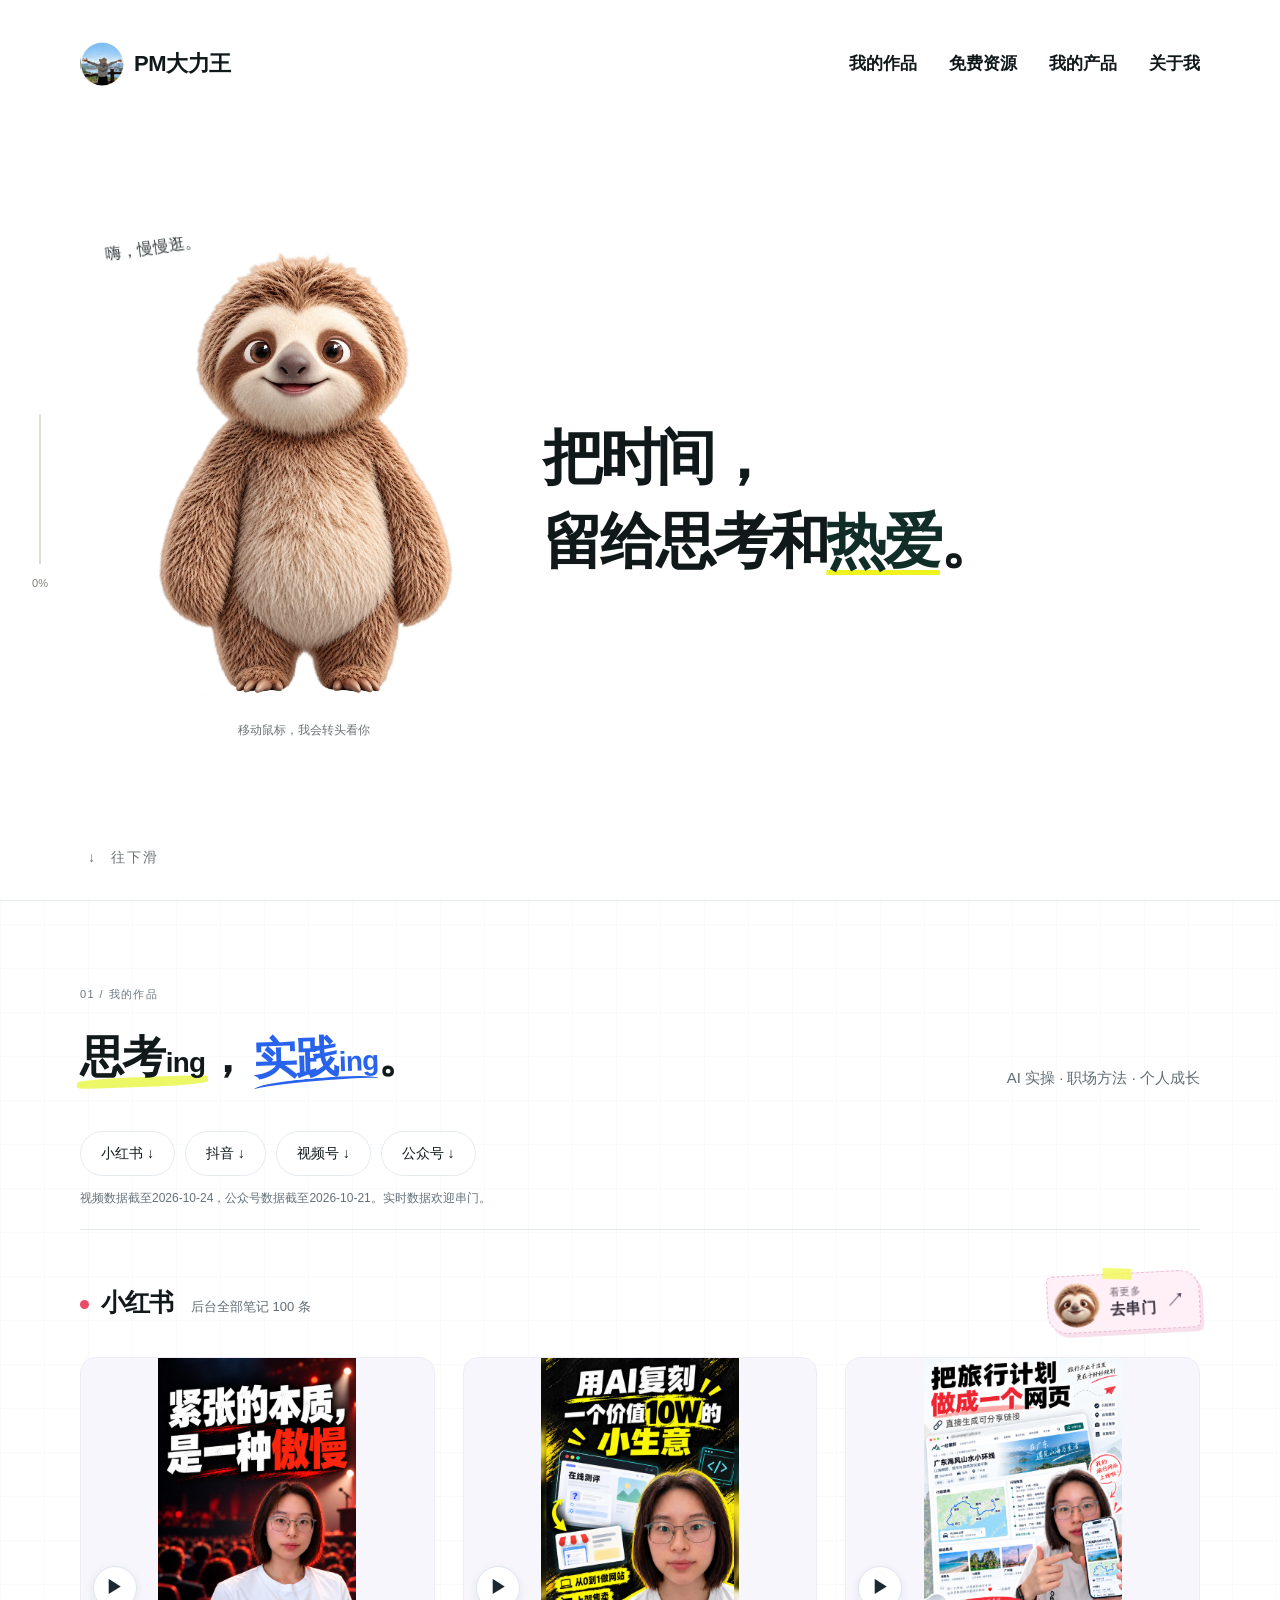
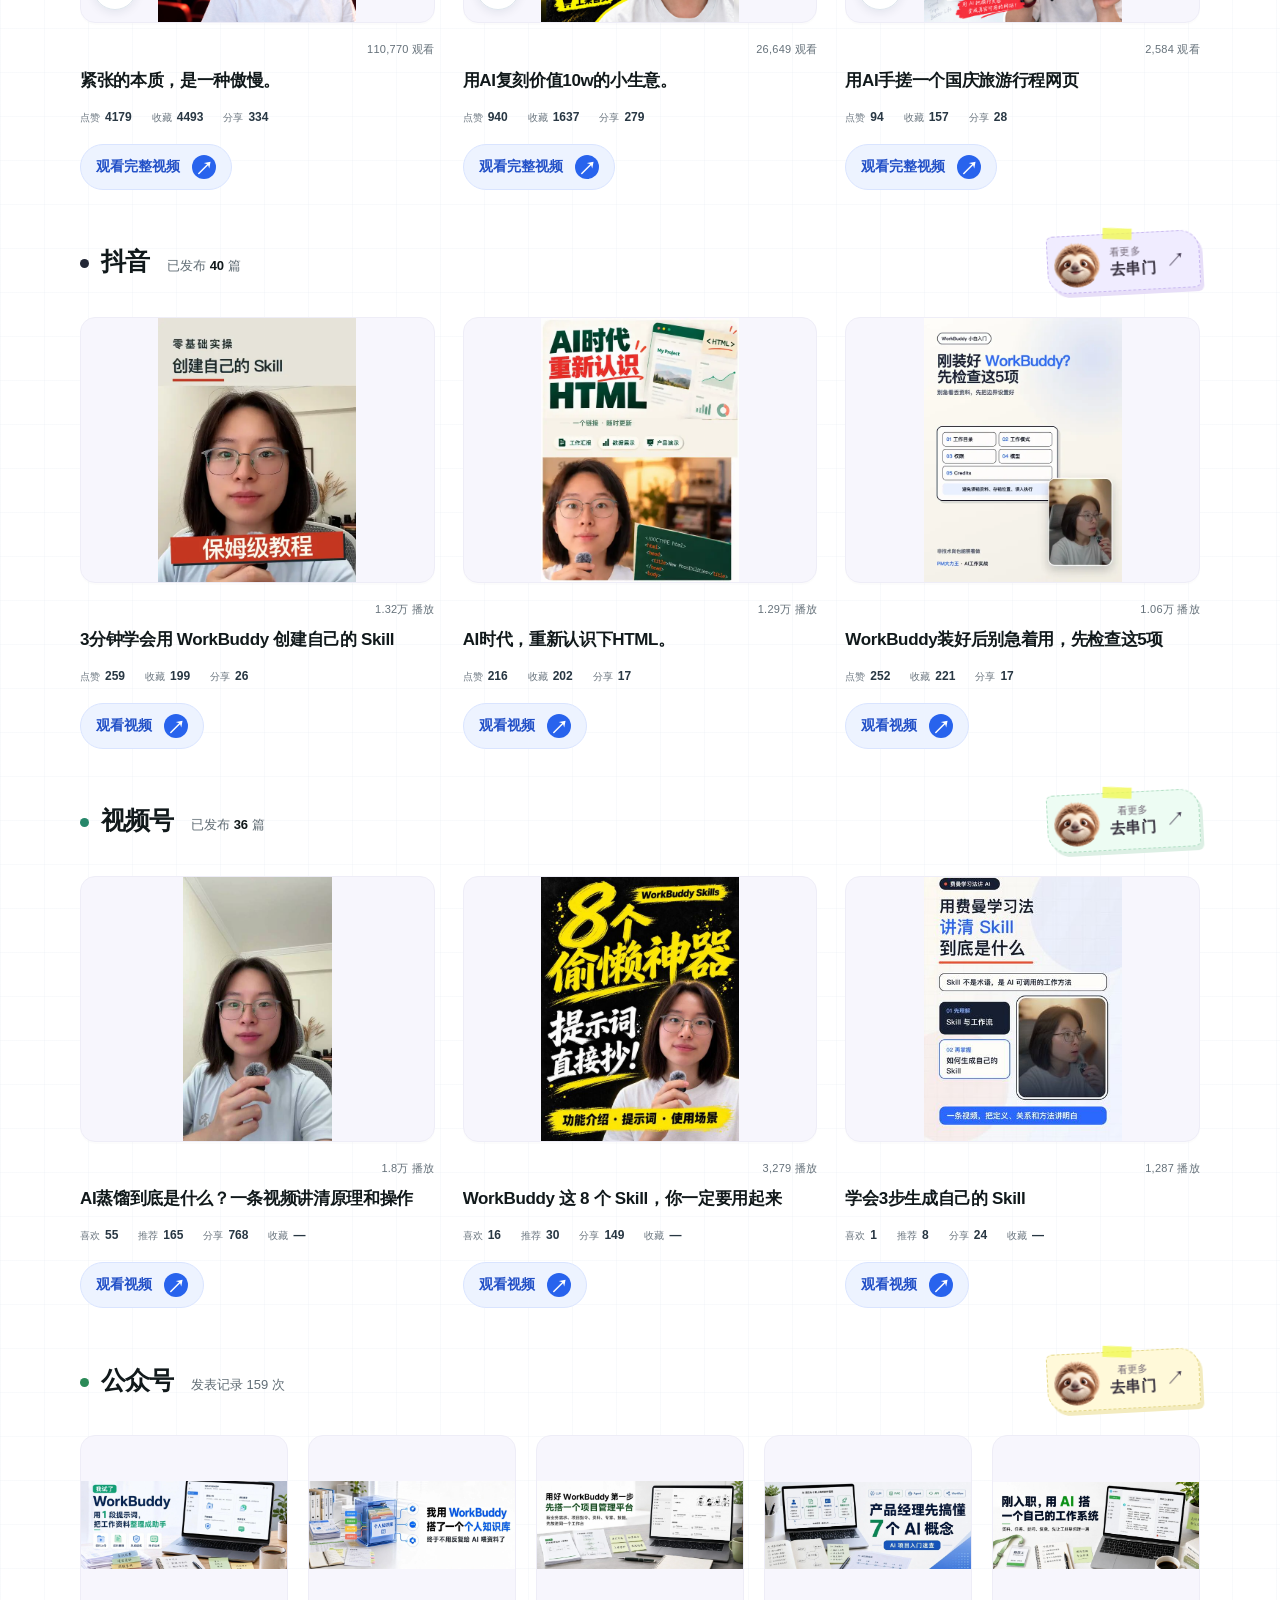
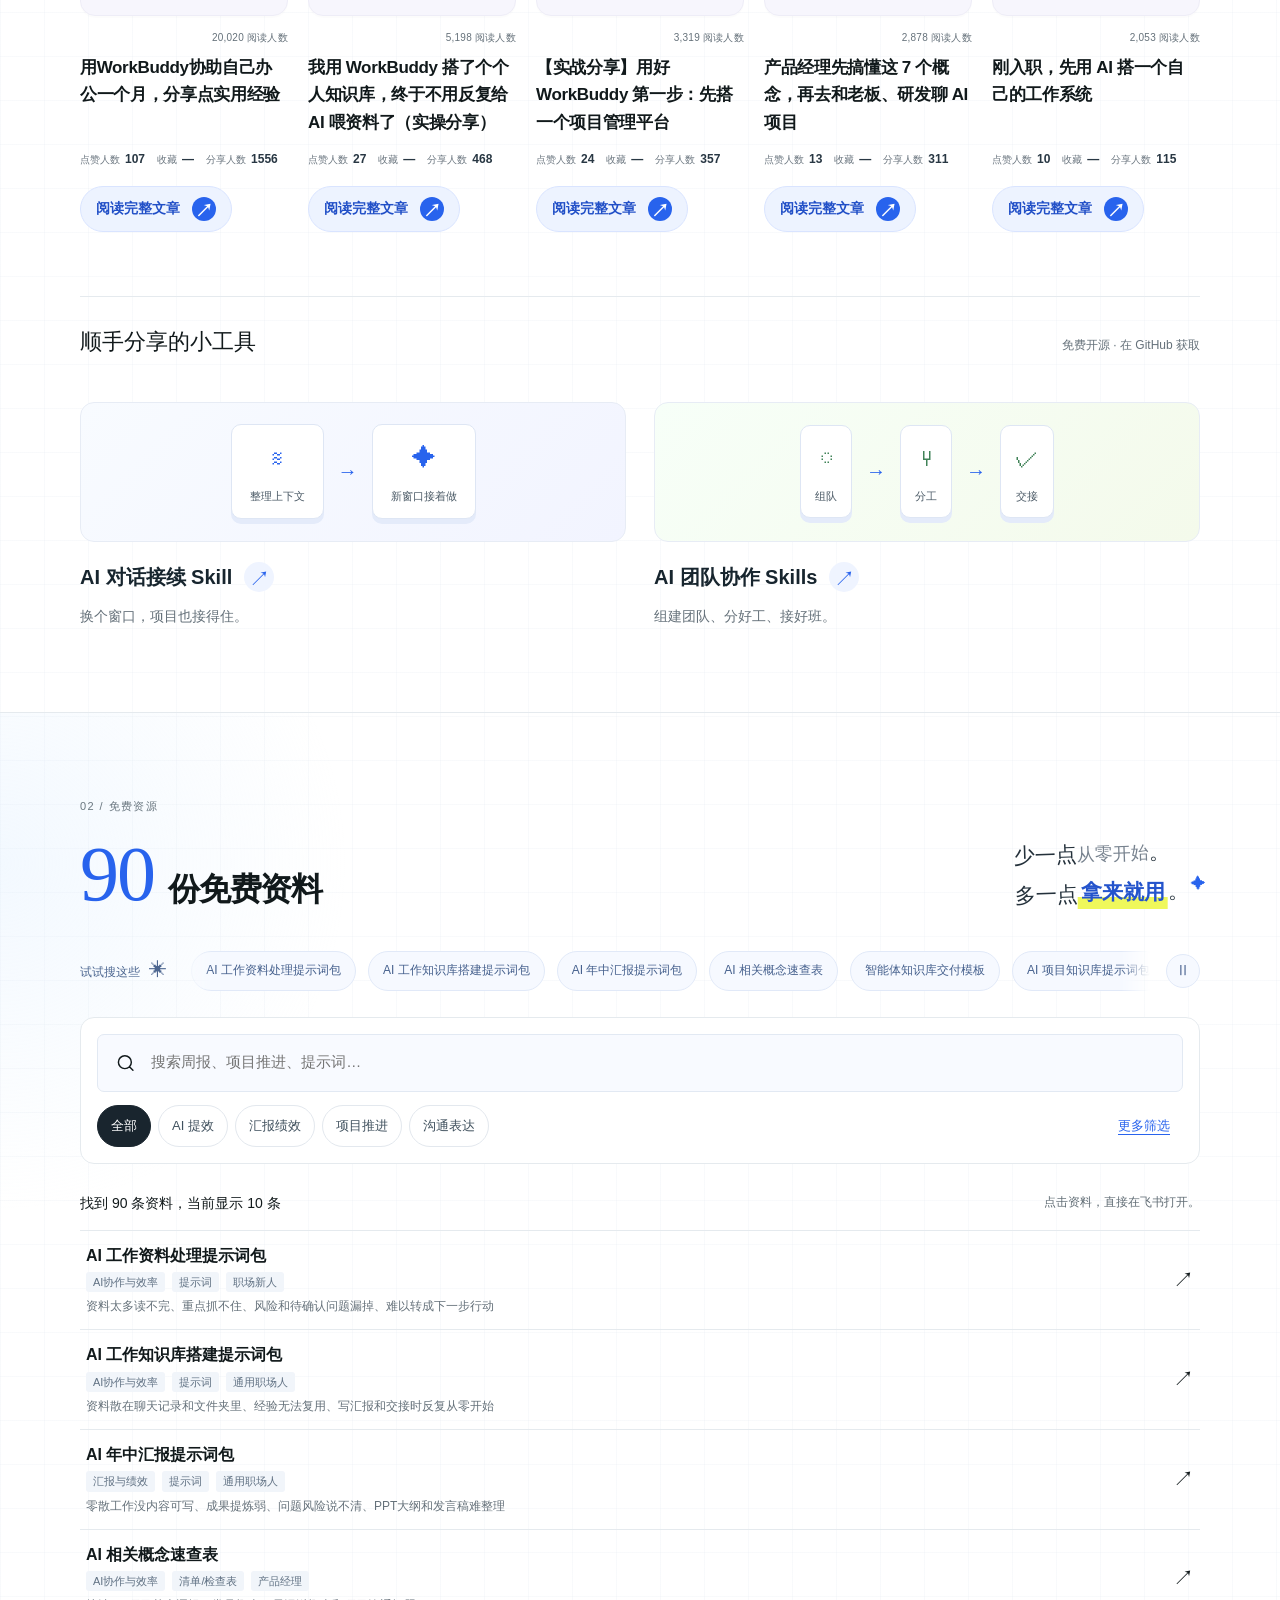
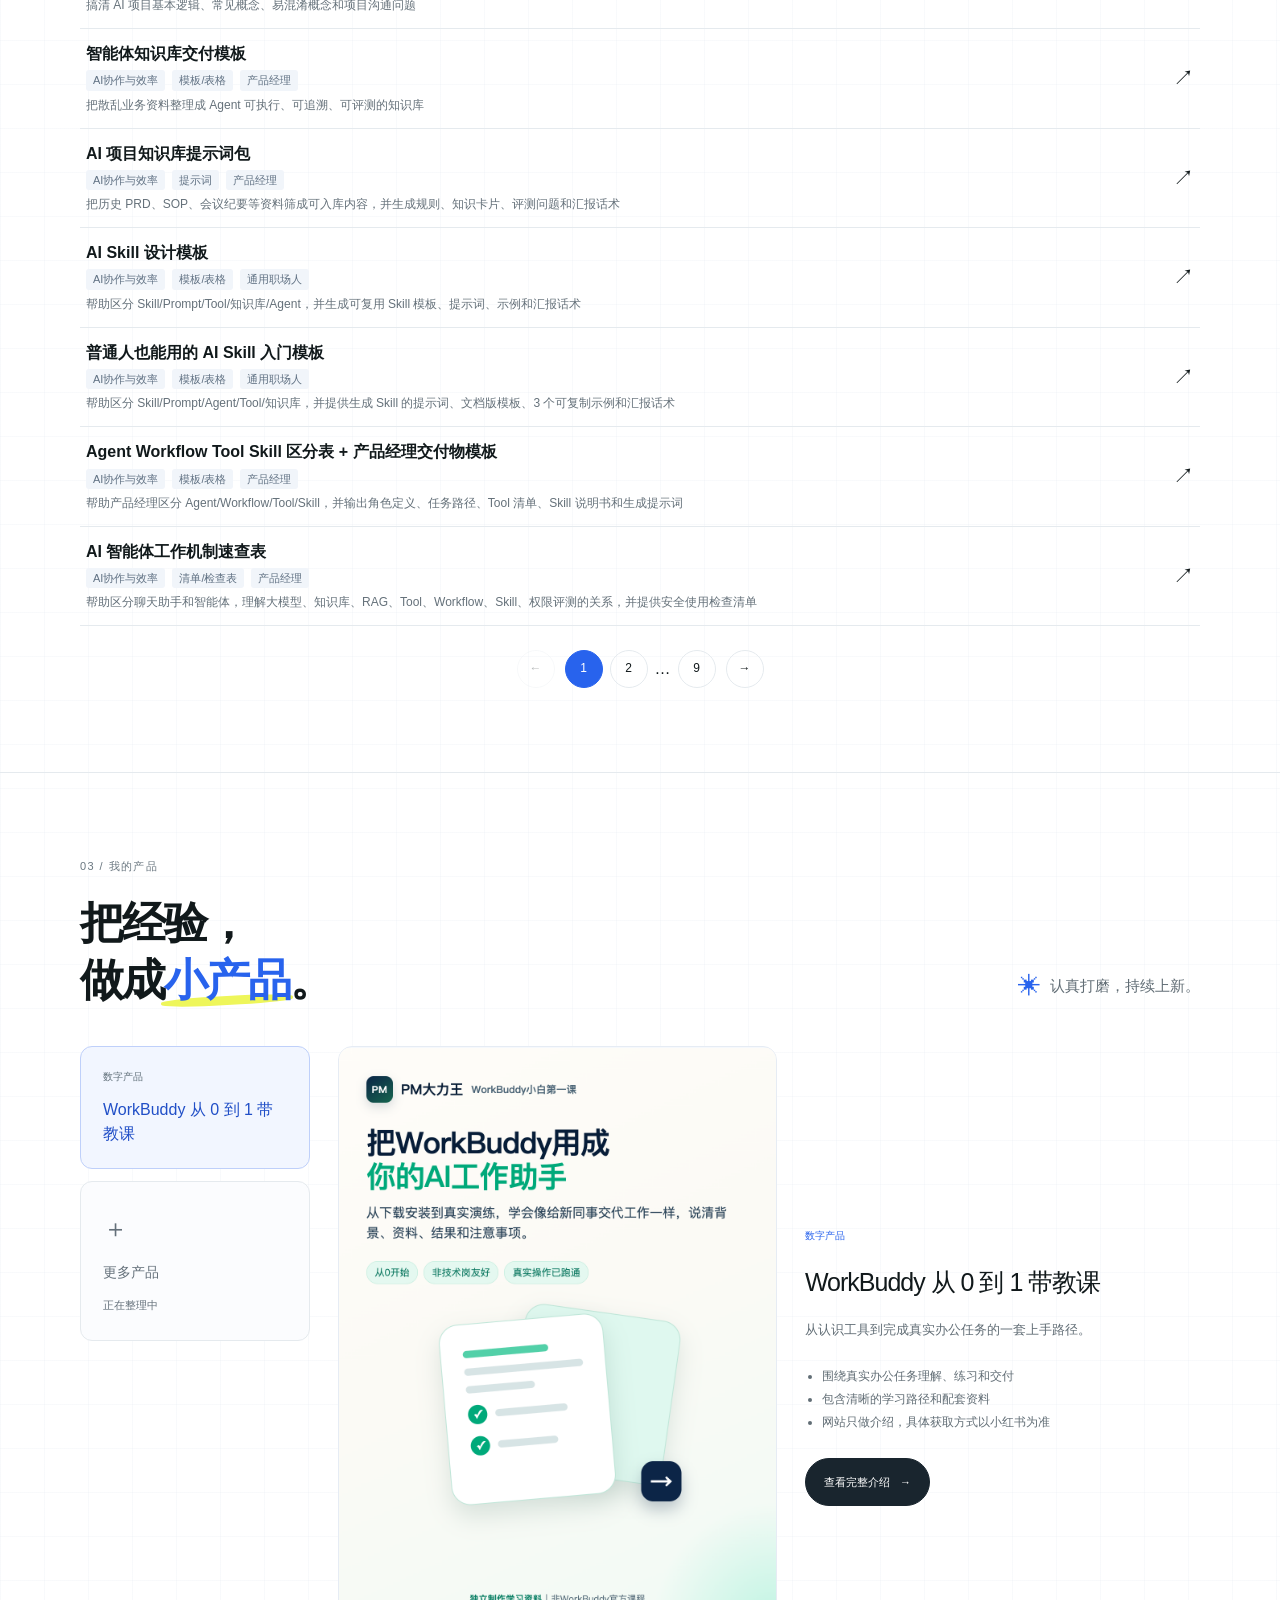
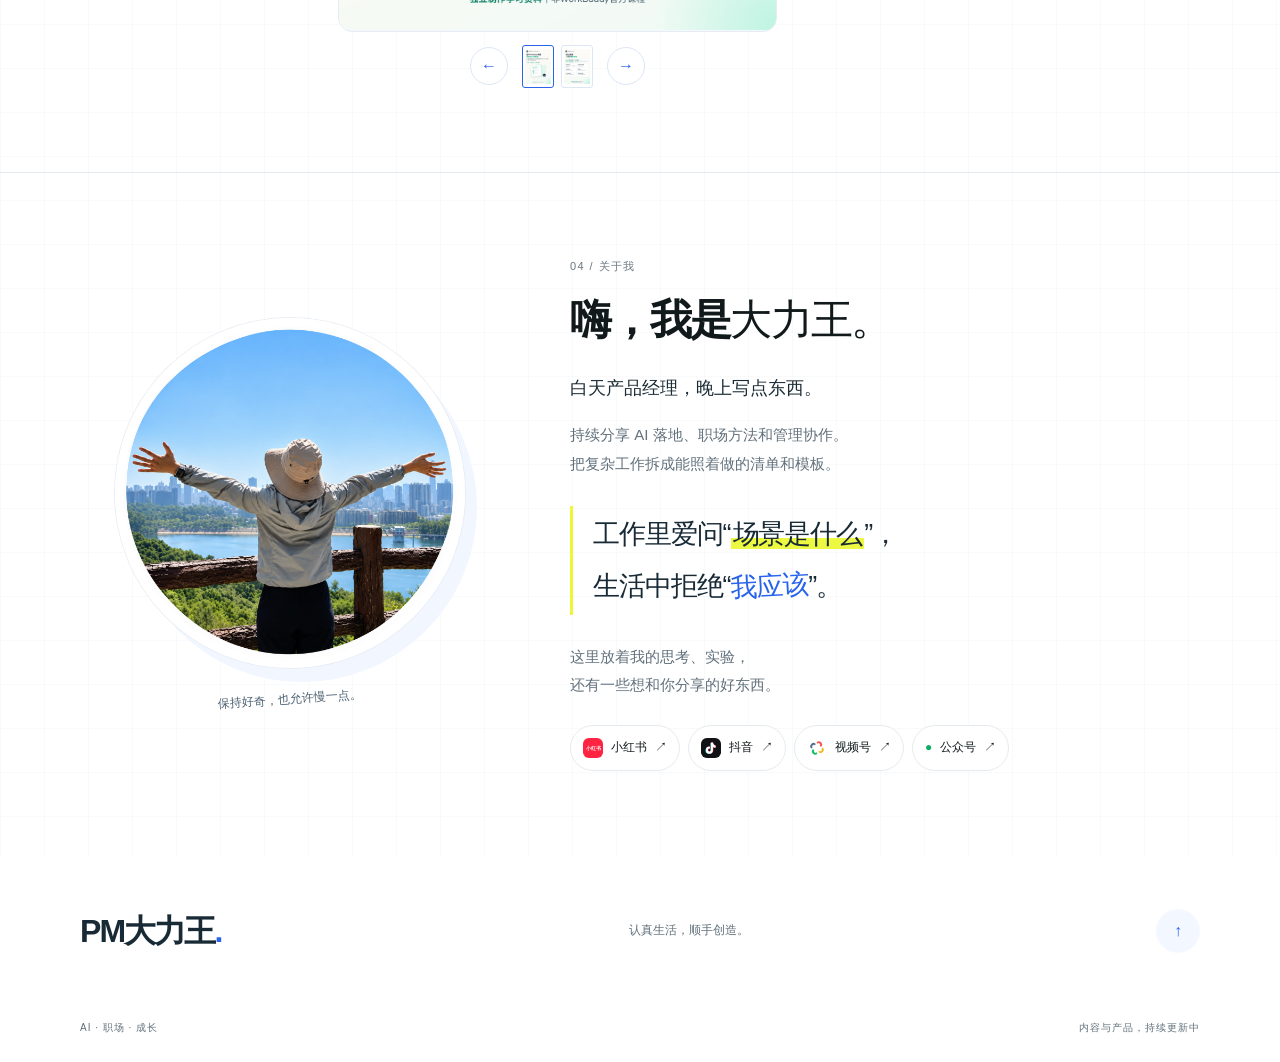
==== commit 8feab7eb: "Publish two-second entrance and confirmed video title" ====
--- a/index.html
+++ b/index.html
@@ -16,19 +16,19 @@
 <link rel="preload" as="image" href="assets/mascot/sloth-run-side-v3.png">
 <link rel="stylesheet" href="styles/main.css?v=20261021-focus">
 <link rel="stylesheet" href="styles/editorial.css?v=20261021-focus">
-<script type="module" src="js/experience.js?v=20261024-metrics"></script>
+<script type="module" src="js/experience.js?v=20261024-two-second"></script>
 <script type="module" src="js/app.js"></script>
 <script type="module" src="js/products.js"></script>
 <link rel="stylesheet" href="styles/studio.css?v=20261022-follow">
 <link rel="stylesheet" href="styles/hero-breathe.css?v=20261023-breathe">
 <link rel="stylesheet" href="styles/bright.css?v=20261024-playful">
-<link rel="stylesheet" href="styles/playful.css?v=20261024-home">
-<script type="module" src="js/hero-type-motion.js?v=20261024-playful"></script>
-<script type="module" src="js/entry.js?v=20261024-home"></script>
+<link rel="stylesheet" href="styles/playful.css?v=20261024-two-second">
+<script type="module" src="js/hero-type-motion.js?v=20261024-two-second"></script>
+<script type="module" src="js/entry.js?v=20261024-two-second"></script>
 </head>
 <body>
 <div class="entry-screen" id="entry" aria-label="欢迎来到 PM大力王的小站">
-  <div class="entry-center"><div class="entry-runway" role="img" aria-label="毛茸茸的小树懒正在努力跑步"><div class="entry-runner" aria-hidden="true"></div><span class="run-dust" aria-hidden="true"></span><span class="run-track" aria-hidden="true"></span></div><p>Hi～你来了<span aria-hidden="true">✦</span></p><progress max="100" value="0" aria-label="三秒开场动画进度"></progress></div>
+  <div class="entry-center"><div class="entry-runway" role="img" aria-label="毛茸茸的小树懒正在努力跑步"><div class="entry-runner" aria-hidden="true"></div><span class="run-dust" aria-hidden="true"></span><span class="run-track" aria-hidden="true"></span></div><p>Hi～你来了<span aria-hidden="true">✦</span></p><progress max="100" value="0" aria-label="两秒开场动画进度"></progress></div>
 </div>
 <noscript><style>.entry-screen{display:none!important}</style></noscript>
     <svg class="icon-sprite" aria-hidden="true" focusable="false">
--- a/styles/playful.css
+++ b/styles/playful.css
@@ -3,7 +3,7 @@
 .entry-active{overflow:hidden}
 .entry-center{gap:16px;transform:translateY(-12px)}
 .entry-runway{position:relative;width:min(88vw,480px);height:270px;--run-distance:clamp(35px,12vw,110px)}
-.entry-runner{position:absolute;left:calc(50% - 125px);top:0;width:250px;height:250px;background:url('../assets/mascot/sloth-run-side-v3.png') 0 0/200% 200% no-repeat;animation:sloth-run .6s steps(1,end) infinite,run-travel 3s linear both;z-index:1}
+.entry-runner{position:absolute;left:calc(50% - 125px);top:0;width:250px;height:250px;background:url('../assets/mascot/sloth-run-side-v3.png') 0 0/200% 200% no-repeat;animation:sloth-run .6s steps(1,end) infinite,run-travel 2s linear both;z-index:1}
 .run-track{position:absolute;bottom:7px;left:32px;right:32px;height:3px;border-radius:50%;background:repeating-linear-gradient(90deg,#dce5f1 0 24px,transparent 24px 39px);animation:track-run .5s linear infinite}
 .run-dust{position:absolute;bottom:24px;left:14px;width:17px;height:6px;border-radius:100%;background:#dce9ff;box-shadow:-12px -10px 0 -1px #eef2ff;animation:dust-pop .4s ease-out infinite}
 .entry-center p{font-size:24px;font-weight:650;letter-spacing:.02em;color:#152026;margin:0}
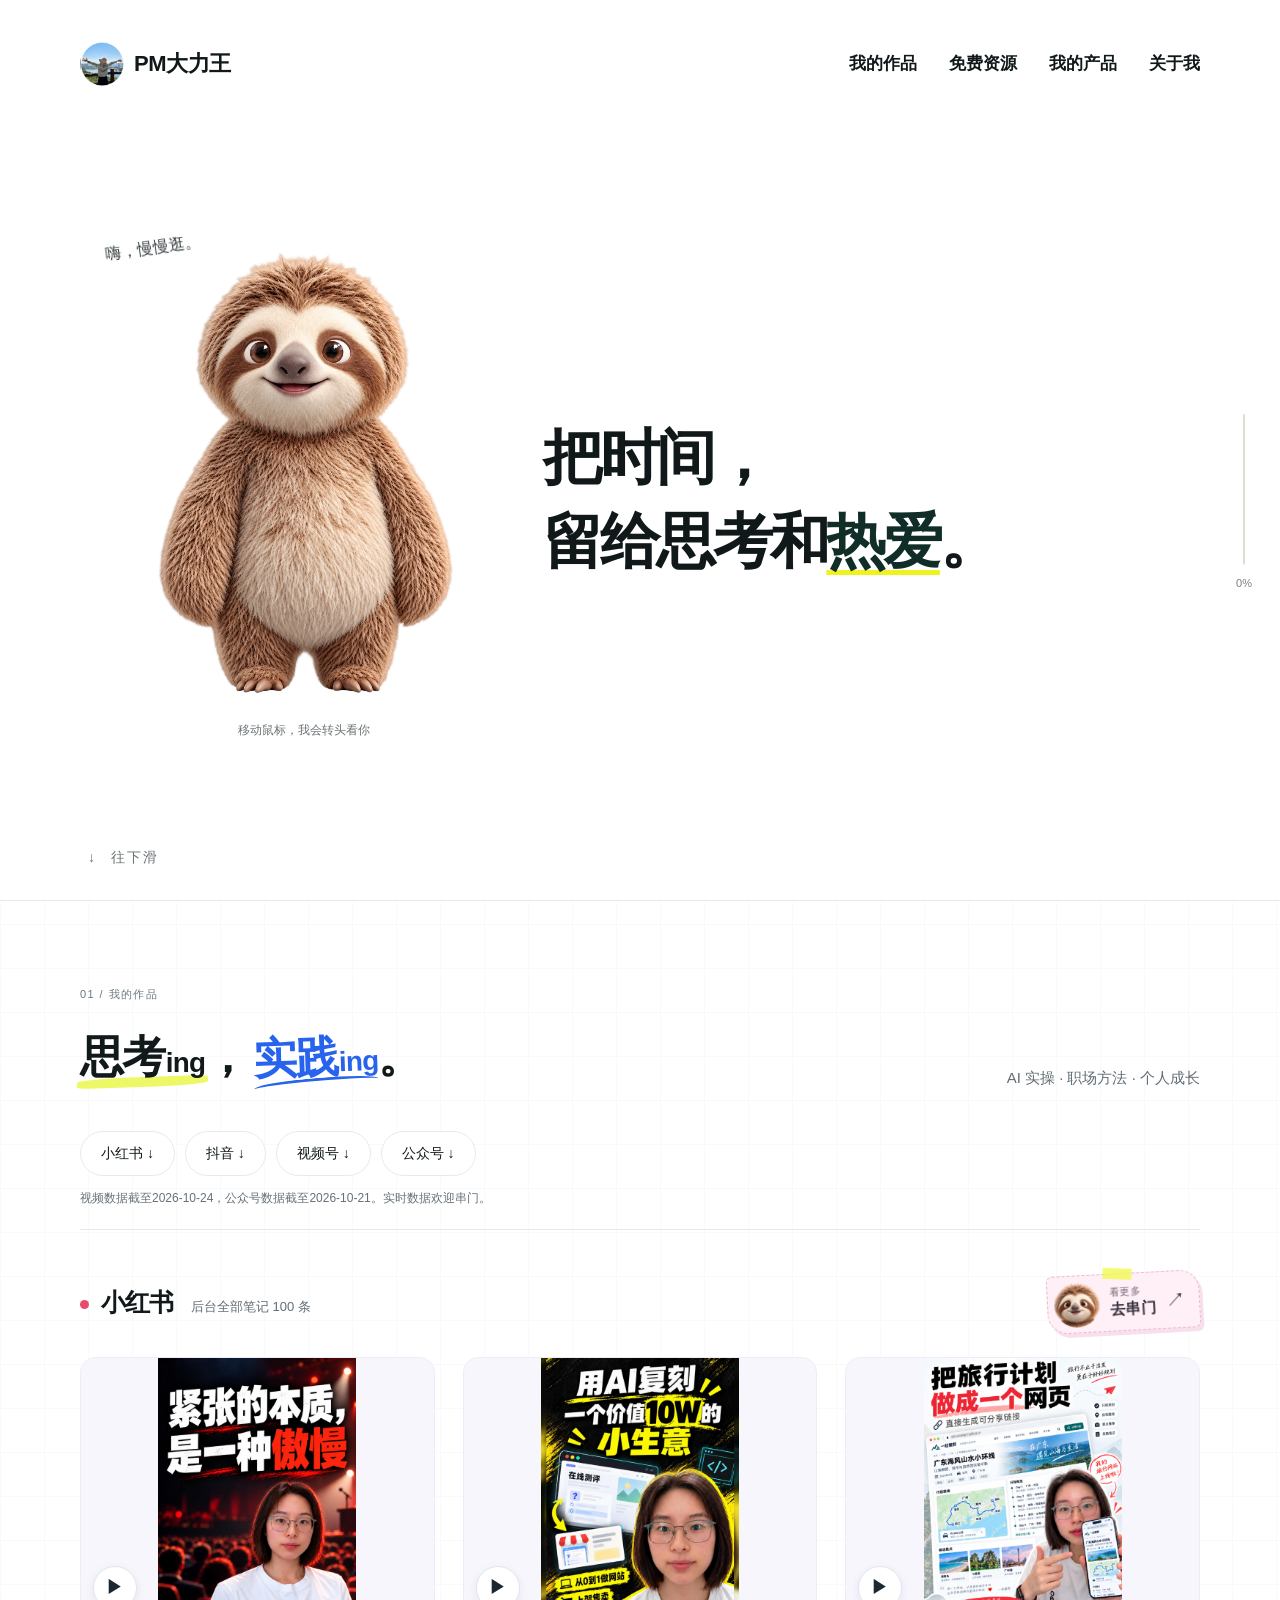
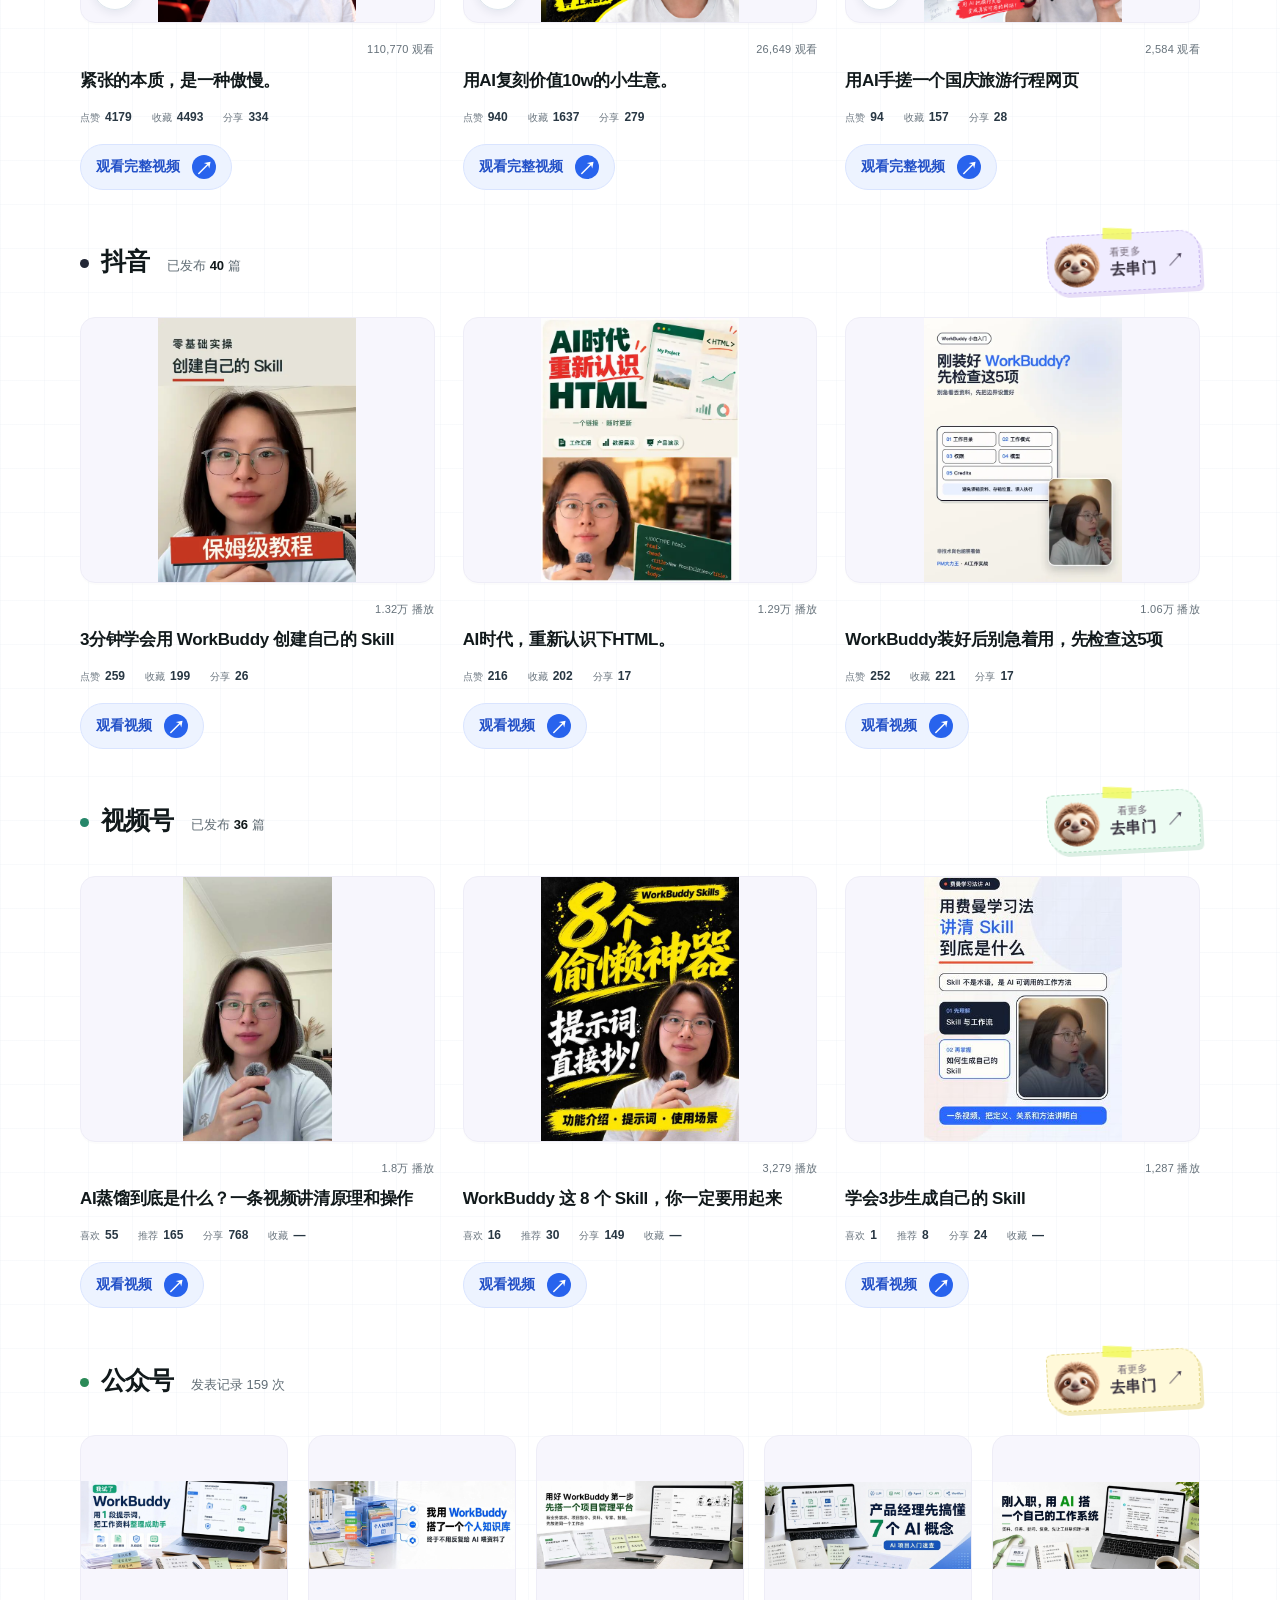
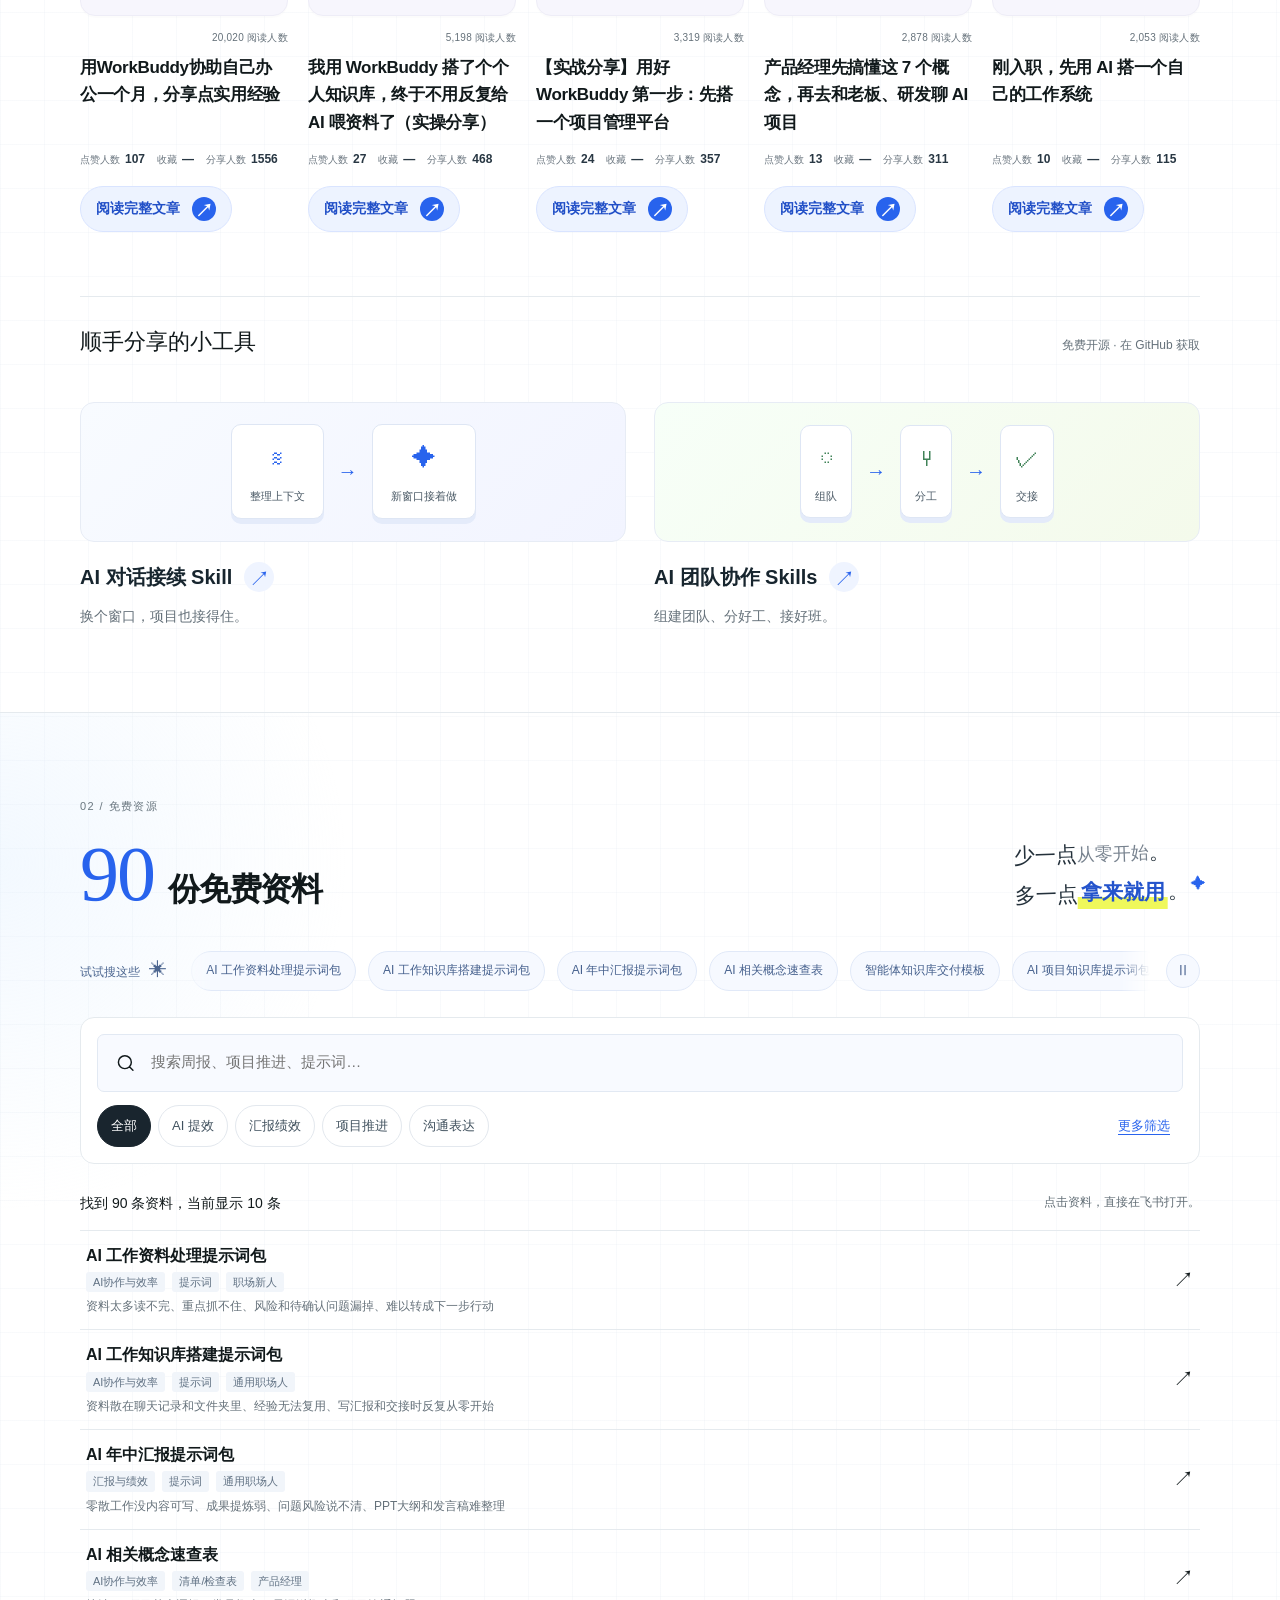
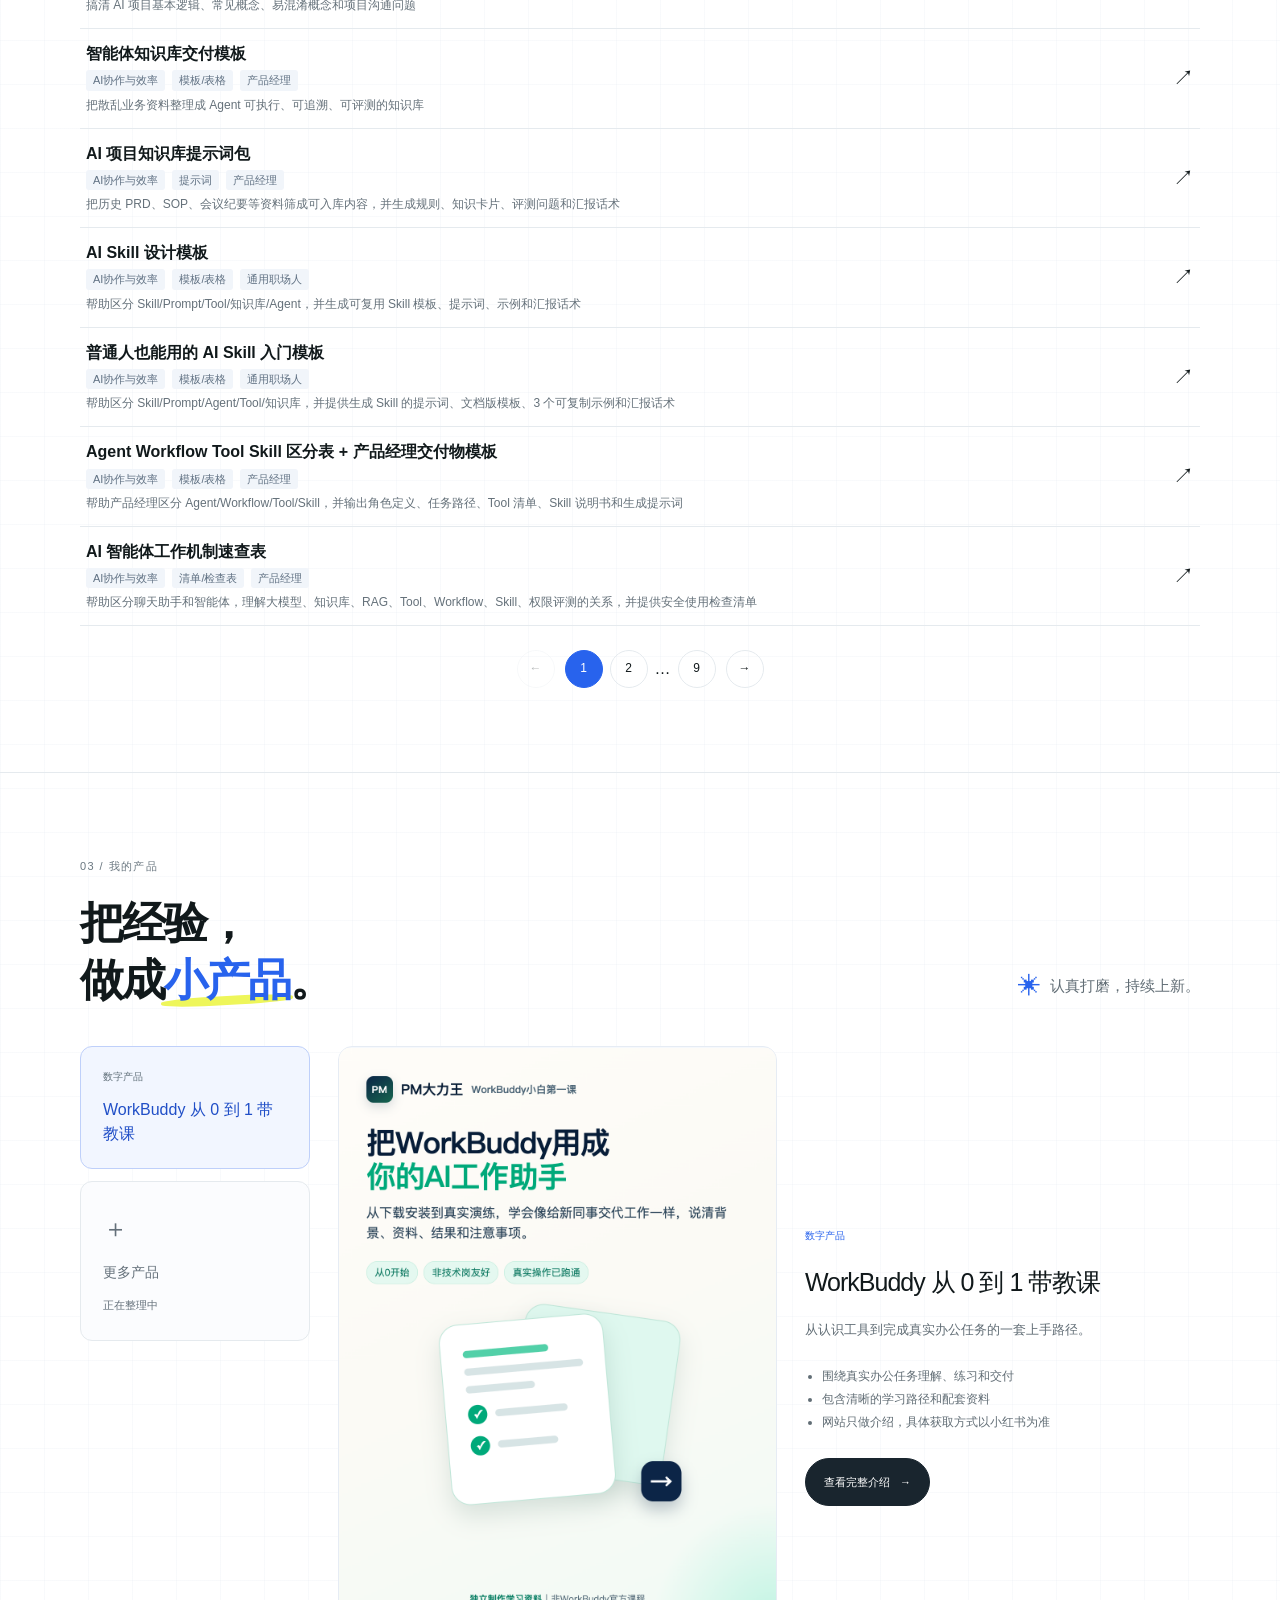
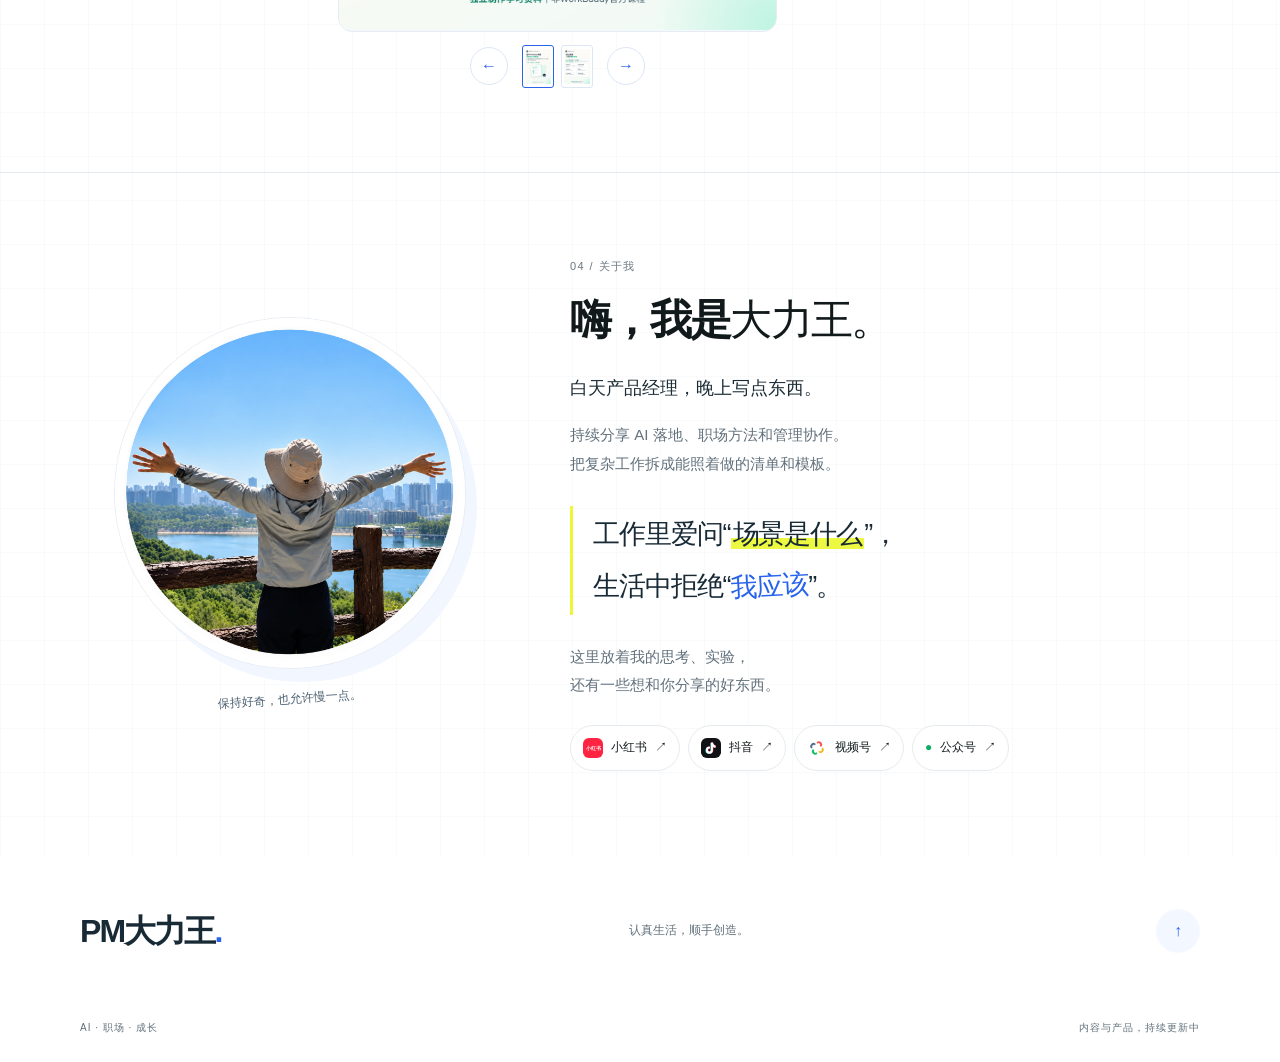
==== commit 5836bd00: "Polish mobile swipe galleries and navigation" ====
--- a/index.html
+++ b/index.html
@@ -16,13 +16,14 @@
 <link rel="preload" as="image" href="assets/mascot/sloth-run-side-v3.png">
 <link rel="stylesheet" href="styles/main.css?v=20261021-focus">
 <link rel="stylesheet" href="styles/editorial.css?v=20261021-focus">
-<script type="module" src="js/experience.js?v=20261024-two-second"></script>
+<script type="module" src="js/experience.js?v=20261024-mobile"></script>
 <script type="module" src="js/app.js"></script>
-<script type="module" src="js/products.js"></script>
+<script type="module" src="js/products.js?v=20261024-mobile"></script>
 <link rel="stylesheet" href="styles/studio.css?v=20261022-follow">
 <link rel="stylesheet" href="styles/hero-breathe.css?v=20261023-breathe">
 <link rel="stylesheet" href="styles/bright.css?v=20261024-playful">
 <link rel="stylesheet" href="styles/playful.css?v=20261024-two-second">
+<link rel="stylesheet" href="styles/mobile.css?v=20261024-mobile">
 <script type="module" src="js/hero-type-motion.js?v=20261024-two-second"></script>
 <script type="module" src="js/entry.js?v=20261024-two-second"></script>
 </head>
--- a/styles/mobile.css
+++ b/styles/mobile.css
@@ -0,0 +1,68 @@
+/* Mobile rails share one rhythm. Desktop keeps its editorial grid. */
+.reading-progress { left: auto; right: 20px; }
+.carousel-controls, .mobile-products { display: none; }
+
+@media (max-width: 760px) {
+  .reading-progress { left: auto; right: 0; top: 58%; gap: 7px; width: 16px; }
+  .reading-progress__track { height: 72px; }
+  .reading-progress output { writing-mode: horizontal-tb; min-width: 16px; font-size: 7px; }
+  .platform-section { min-width: 0; margin-top: 32px; }
+  .platform-heading { gap: 12px; margin-bottom: 18px; align-items: center; }
+  .platform-identity { flex-wrap: wrap; gap: 4px 10px; }
+  .platform-total { font-size: 11px; margin: 0; }
+  .platform-section .work-grid, #works-wechat .work-grid,
+  .open-tools-grid, .mobile-product-track {
+    display: grid; grid-template-columns: none; grid-template-rows: auto;
+    grid-auto-flow: column; grid-auto-columns: calc(100% - 32px);
+    gap: 16px; min-width: 0; width: 100%;
+    overflow-x: auto; overscroll-behavior-x: contain;
+    scroll-snap-type: x mandatory; scroll-padding-inline: 0;
+    padding: 8px 0 12px; scrollbar-width: none;
+  }
+  .work-grid::-webkit-scrollbar, .open-tools-grid::-webkit-scrollbar,
+  .mobile-product-track::-webkit-scrollbar, .about-links::-webkit-scrollbar { display: none; }
+  .platform-section .work-grid > .work-card,
+  .open-tools-grid > a, .mobile-product-track > article {
+    grid-column: auto; min-width: 0; width: auto; margin: 0;
+    scroll-snap-align: start; scroll-snap-stop: normal;
+  }
+  .platform-section .work-media { aspect-ratio: 1.14; margin: 0; border-radius: 18px; }
+  .platform-section .work-body { padding: 14px 2px 0; }
+  .platform-section .work-card h3 { font-size: 17px; margin: 12px 0 18px; }
+  #works-wechat .work-card h3 { font-size: 17px; min-height: 55px; }
+  .platform-section .work-stats { gap: 18px; margin: 0 0 16px; }
+  .platform-section .work-stats dt { font-size: 11px; }
+  .platform-section .work-stats dd { font-size: 14px; }
+  .platform-section .work-open { min-height: 44px; font-size: 14px; }
+  .carousel-controls { display: flex; align-items: center; justify-content: center; gap: 0; min-height: 44px; margin-top: 2px; }
+  .carousel-dot { border: 0; background: transparent; padding: 0; width: 32px; height: 44px; display: grid; place-items: center; cursor: pointer; }
+  .carousel-dot::before { content: ''; width: 6px; height: 6px; border-radius: 10px; background: #ccd3df; transition: width .22s ease, background .22s ease; }
+  .carousel-dot[aria-pressed="true"]::before { width: 20px; background: #315eff; }
+  .carousel-dot:focus-visible { outline: 2px solid #315eff; outline-offset: -4px; border-radius: 12px; }
+  .carousel-count { font-size: 11px; color: #73808c; margin-left: 10px; font-variant-numeric: tabular-nums; }
+  .open-tools-grid { gap: 16px; }
+  .open-tools-grid .tool-scene { height: 154px; }
+  .open-tools-grid > a { padding: 0 0 10px; }
+  .open-tools-grid .tool-heading { font-size: 18px; }
+  .open-tools-grid small { line-height: 1.8; }
+  .product-layout { display: none; }
+  .mobile-products { display: block; min-width: 0; }
+  .mobile-product-track .product-card { display: flex; flex-direction: column; border: 1px solid #e8edf5; border-radius: 18px; overflow: hidden; background: #fff; box-shadow: none; }
+  .mobile-product-track .product-card__image { display: block; aspect-ratio: 1.14; overflow: hidden; background: #f5f5fd; }
+  .mobile-product-track .product-card__image img { width: 100%; height: 100%; object-fit: contain; }
+  .mobile-product-track .product-card__body { padding: 18px; }
+  .mobile-product-track .product-card__body h3 { font-size: 18px; line-height: 1.55; margin: 8px 0; }
+  .mobile-product-track .product-card__body p { font-size: 14px; line-height: 1.8; }
+  .mobile-product-track .text-link { display: inline-flex; align-items: center; gap: 8px; min-height: 44px; margin-top: 10px; }
+  .mobile-product-coming { display: flex; flex-direction: column; align-items: center; justify-content: center; min-height: 360px; border: 1px dashed #ccd5ef; border-radius: 18px; background: #f7f8ff; }
+  .mobile-product-coming > span { font-size: 44px; color: #315eff; }
+  .mobile-product-coming h3 { margin: 24px 0 8px; font-size: 22px; }
+  .mobile-product-coming p { color: #73808c; font-size: 14px; }
+  .about-layout, .about-copy { min-width: 0; }
+  .about-links { display: flex; flex-wrap: nowrap; gap: 7px; width: 100%; overflow-x: auto; scrollbar-width: none; padding: 6px 0; }
+  .about-links .social-link { flex: 0 0 auto; display: inline-flex; align-items: center; justify-content: center; gap: 4px; padding: 10px 6px; min-width: 0; min-height: 44px; font-size: 11px; white-space: nowrap; }
+  .about-links .social-link__icon { width: 16px; height: 16px; flex-shrink: 0; }
+}
+@media (prefers-reduced-motion: reduce) {
+  .carousel-dot::before { transition: none; }
+}
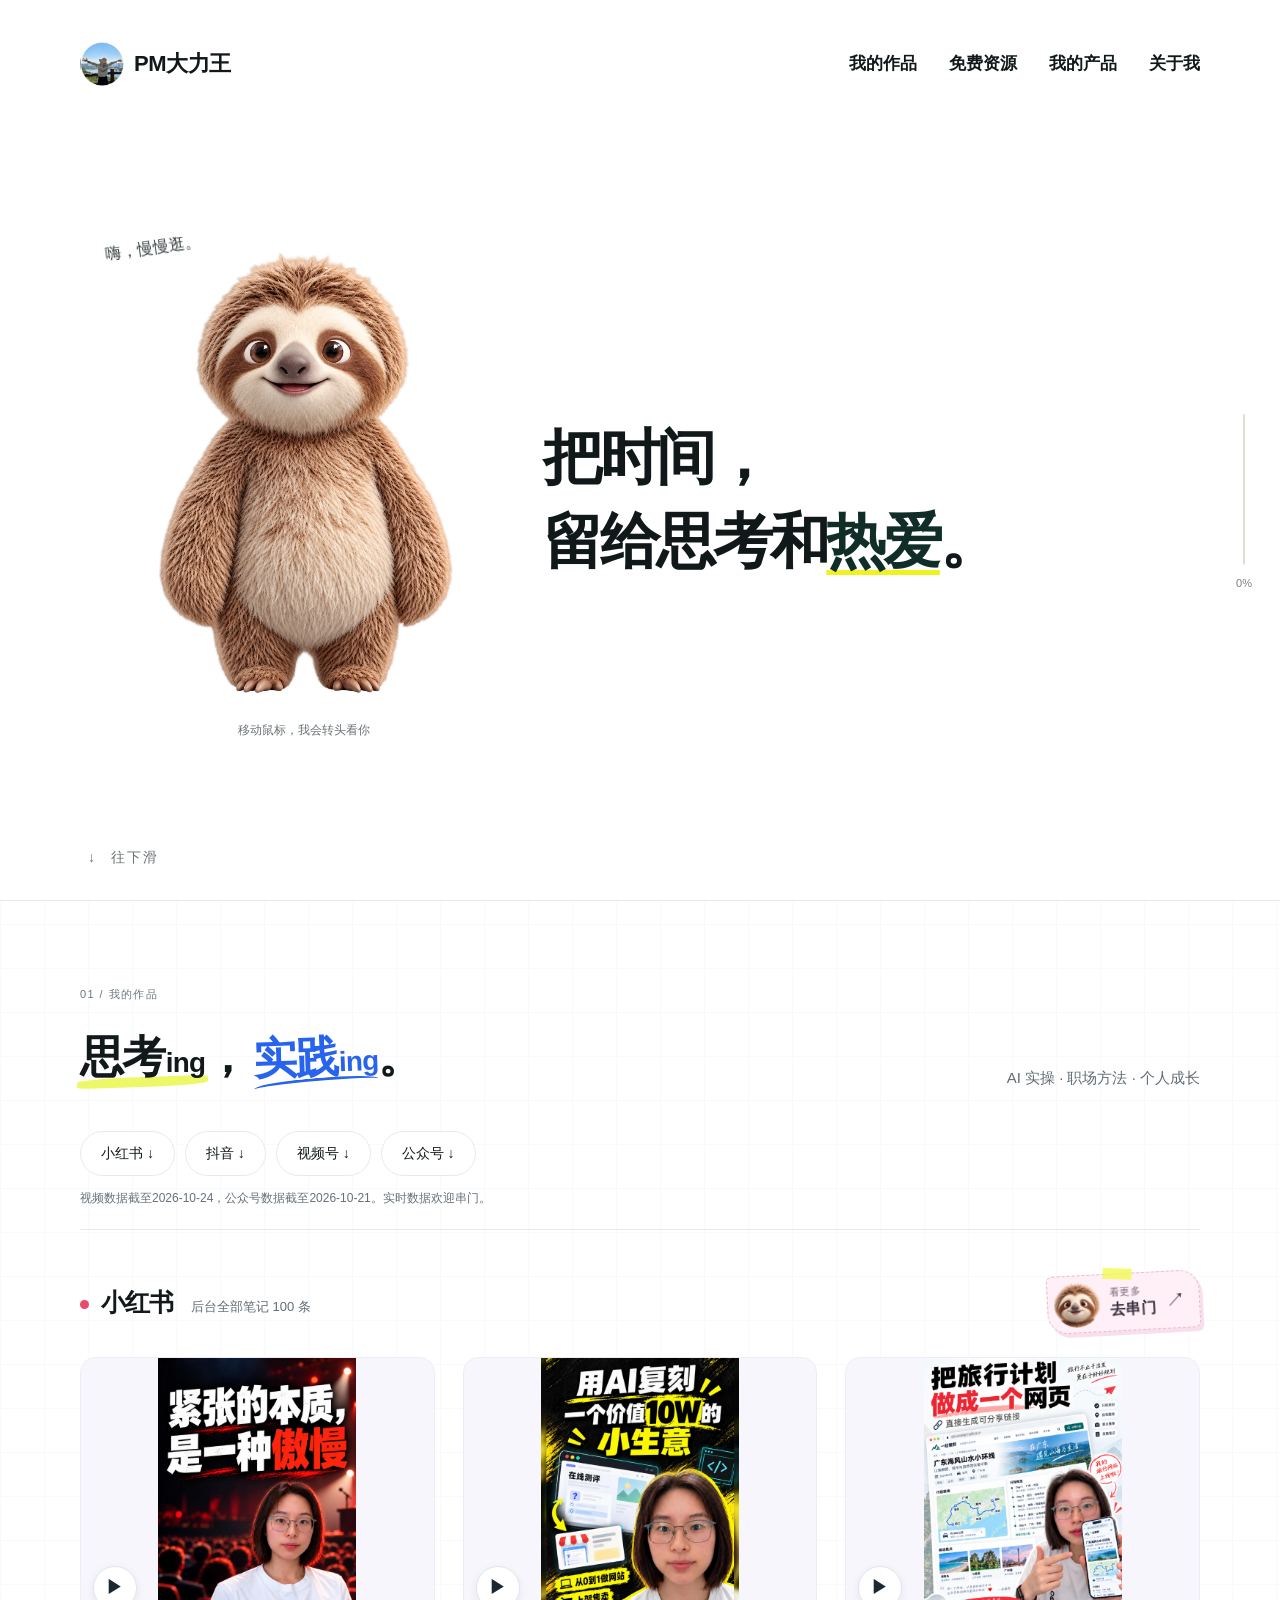
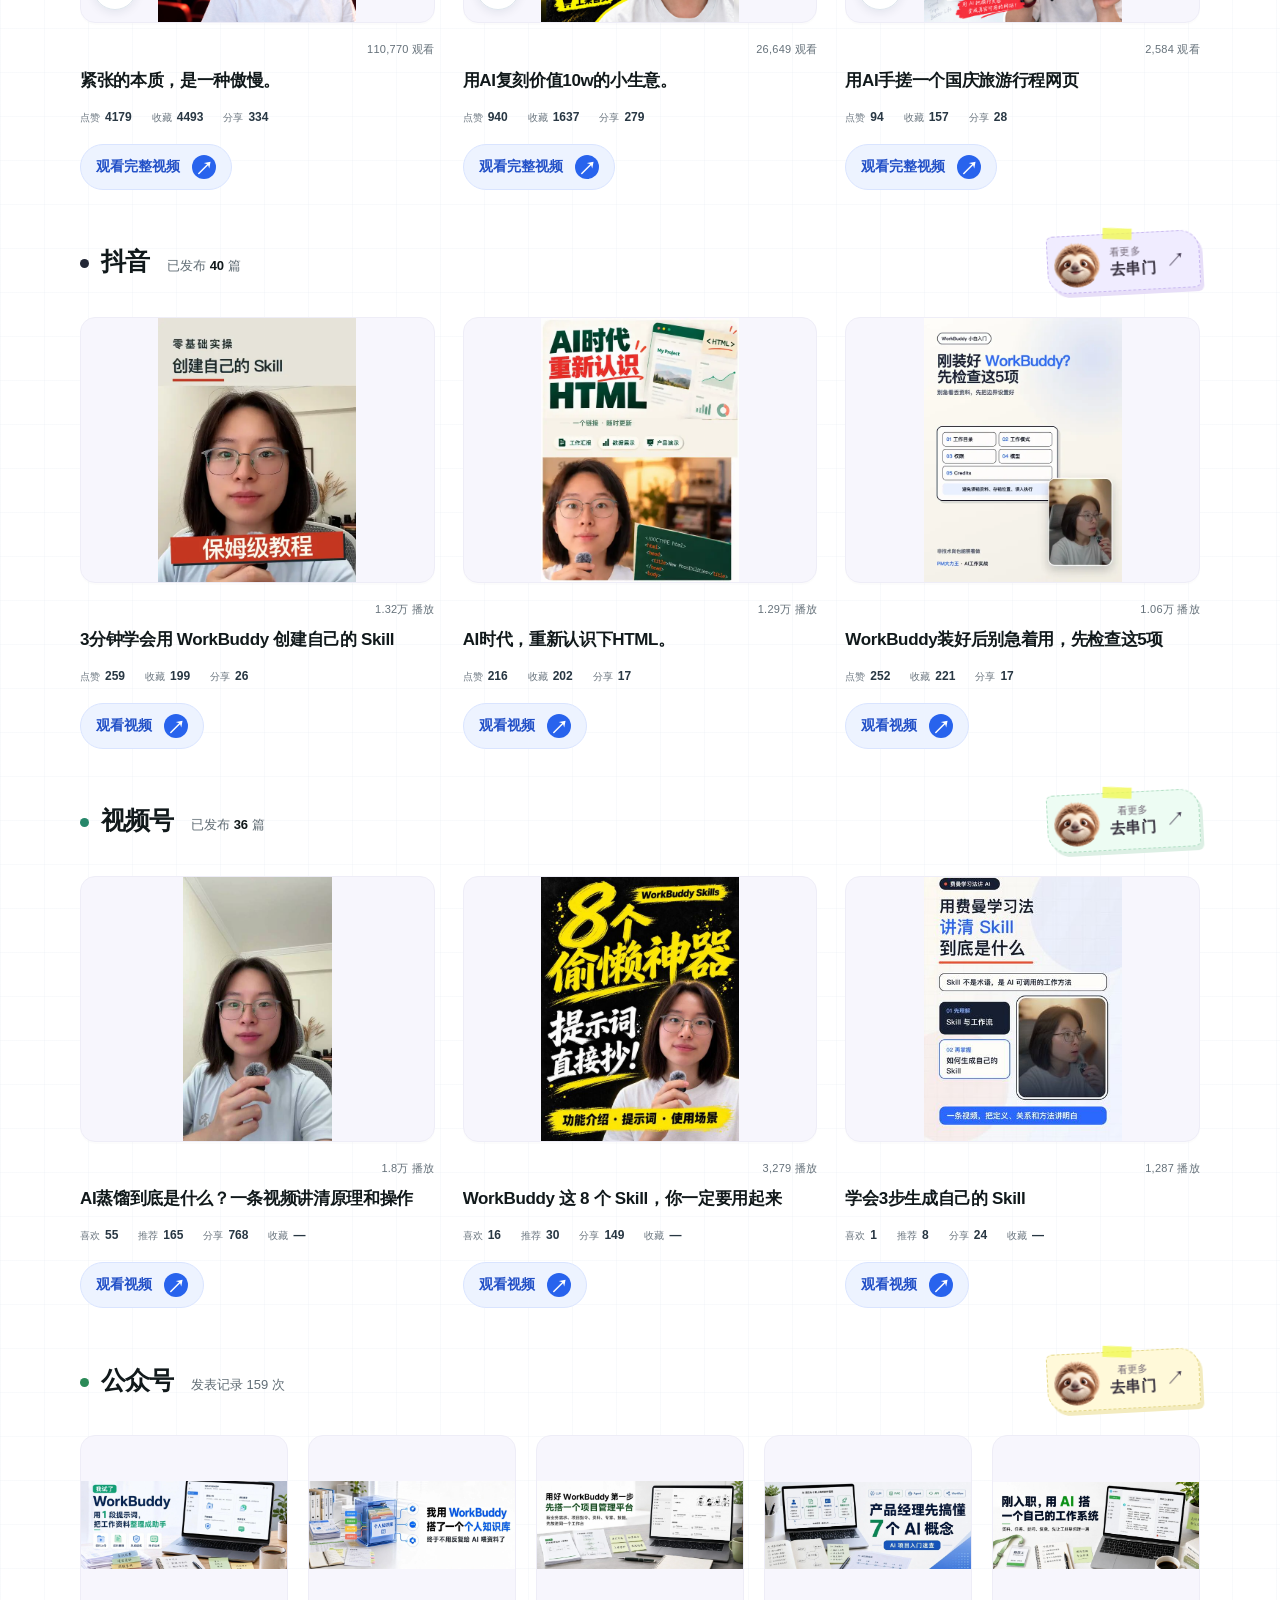
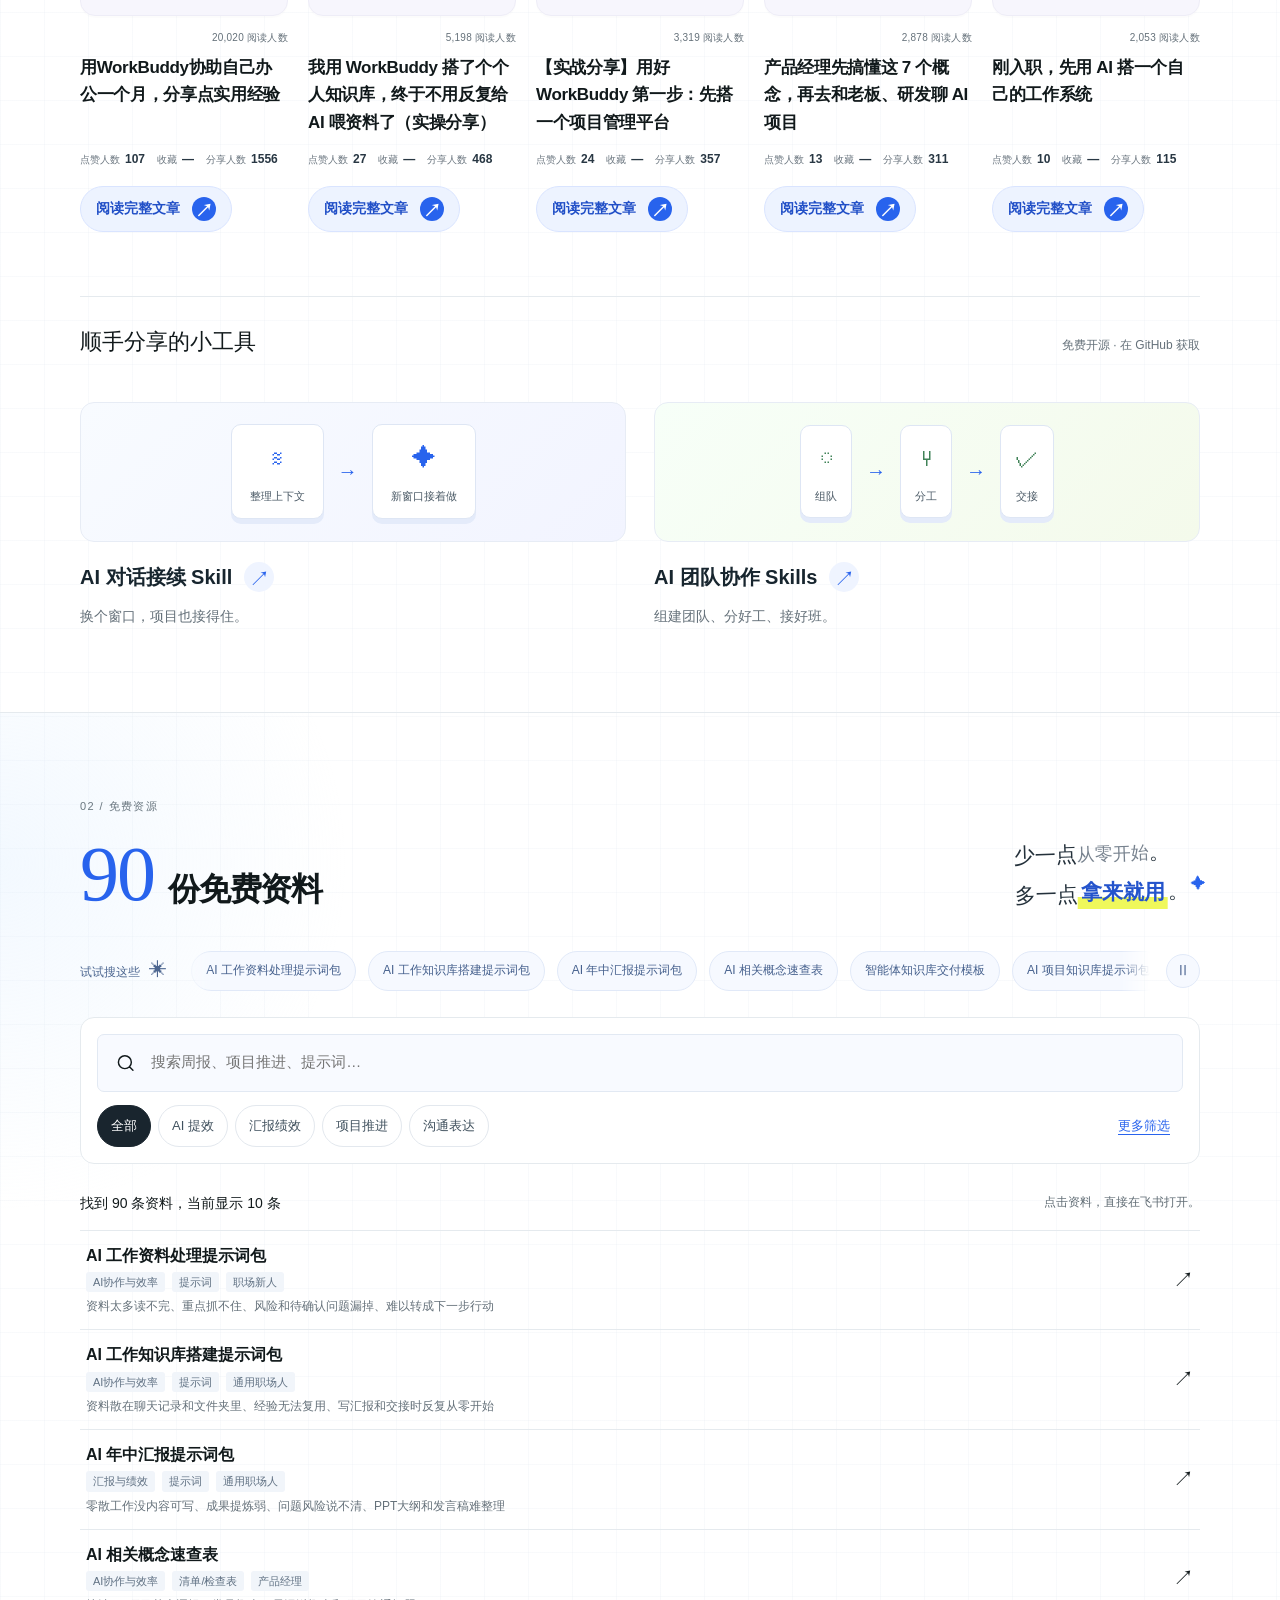
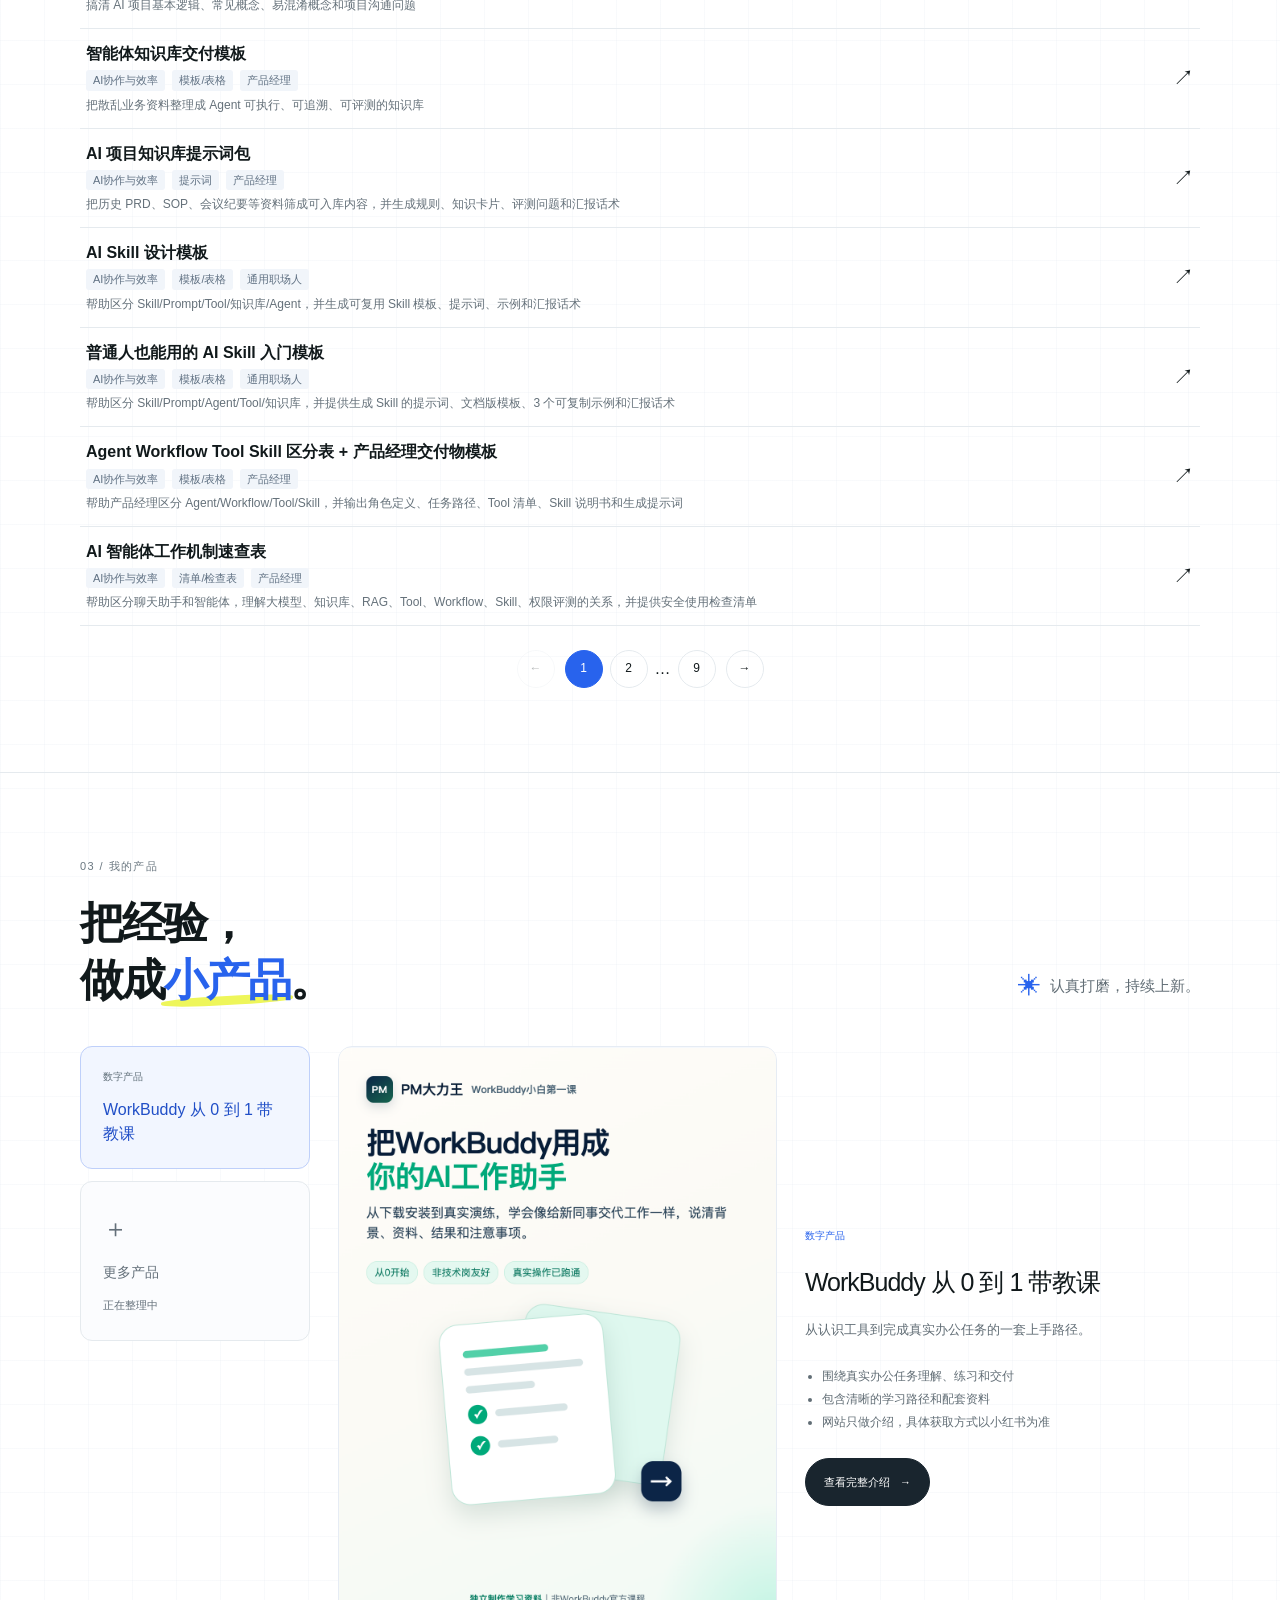
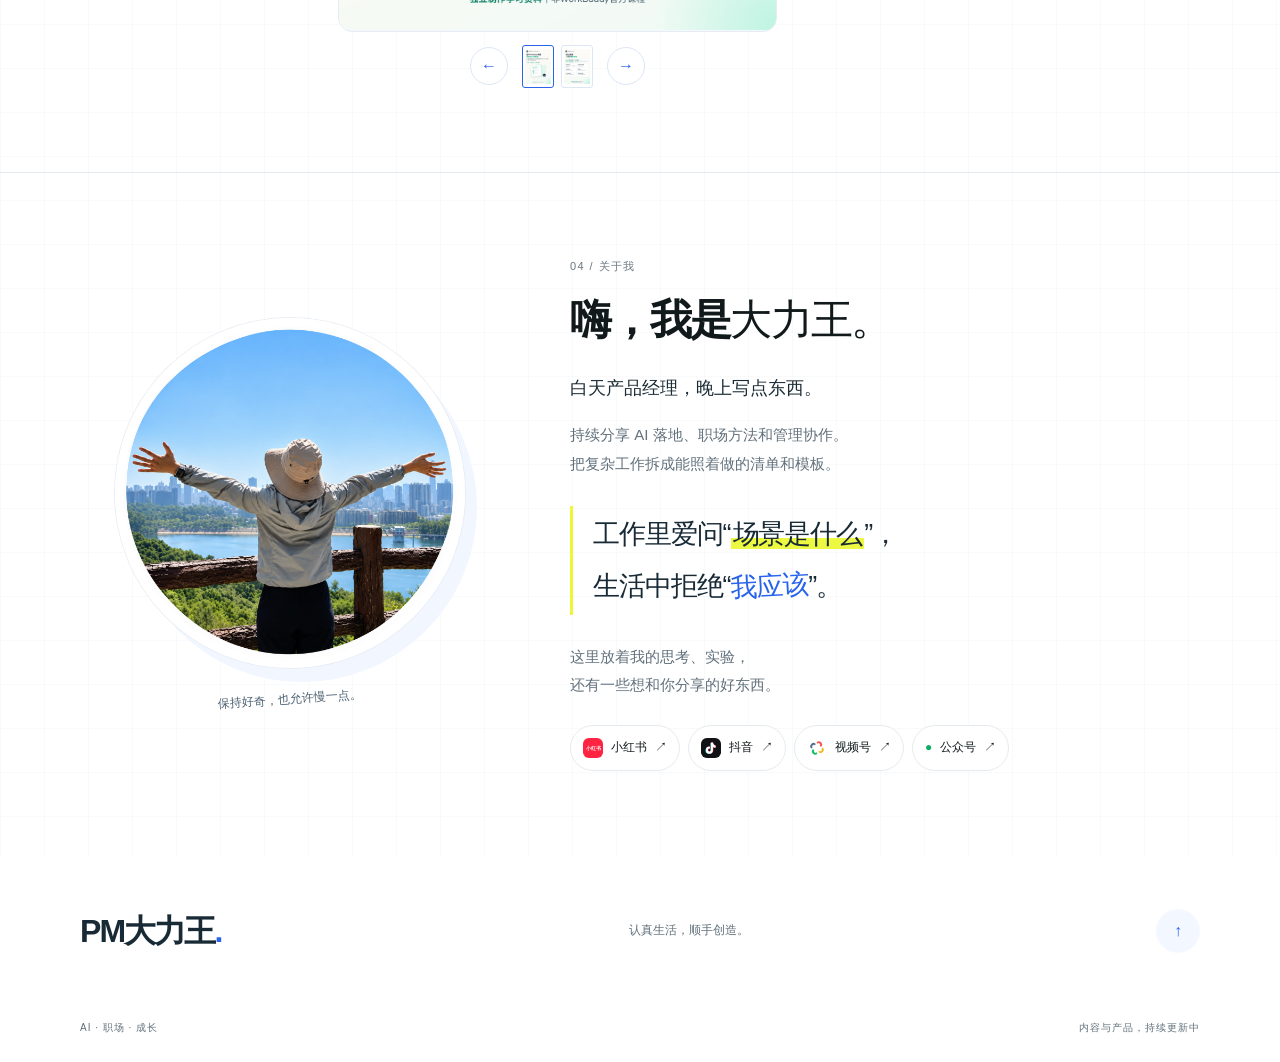
==== commit c302881d: "Wait for hero readiness before dismissing the lightweight loader" ====
--- a/index.html
+++ b/index.html
@@ -9,28 +9,776 @@
 <meta property="og:description" content="90 份免费资料、免费开源 Skills、AI 与职场内容。白天产品经理，晚上写点东西。">
 <meta property="og:type" content="website">
 <title>PM大力王｜把时间留给思考和热爱</title>
-<script src="js/entry-location.js?v=20261024-home"></script>
-<script>document.documentElement.classList.add('entry-active');setTimeout(function(){if(!document.documentElement.classList.contains('entry-active'))return;document.documentElement.classList.remove('entry-active');window.resetEntryLocation?.();document.querySelectorAll('[data-entry-inert]').forEach(function(el){el.inert=false;el.removeAttribute('data-entry-inert');});var e=document.getElementById('entry');if(e)e.hidden=true;},4200);</script>
+<script>// Run before parsing anchor targets so reloads always begin at the hero.
+window.resetEntryLocation = function () {
+  window.history.scrollRestoration = 'manual';
+  if (window.location.hash) {
+    window.history.replaceState(window.history.state, '', window.location.pathname + window.location.search);
+  }
+  window.scrollTo({top: 0, left: 0, behavior: 'instant'});
+};
+window.resetEntryLocation();
+</script>
+<script>document.documentElement.classList.add('entry-active');</script>
 <link rel="icon" type="image/png" href="assets/brand/pm-daliwang-avatar.png">
 <link rel="preload" as="image" href="assets/mascot/views/front.webp">
-<link rel="preload" as="image" href="assets/mascot/sloth-run-side-v3.png">
-<link rel="stylesheet" href="styles/main.css?v=20261021-focus">
-<link rel="stylesheet" href="styles/editorial.css?v=20261021-focus">
+<link rel="preload" as="image" href="assets/mascot/sloth-run-side-v3.webp" fetchpriority="high">
+<style data-source="styles/main.css">:root{--ink:#182b32;--muted:#617077;--blue:#afc1c8;--paper:#f7f6f1;--cream:#eeeae1;--line:rgba(24,43,50,.16);--rust:#7b4a32;--radius:18px;--serif:"Songti SC","STSong","Noto Serif CJK SC",serif;--sans:-apple-system,BlinkMacSystemFont,"PingFang SC","Microsoft YaHei",sans-serif}
+*{box-sizing:border-box}html{scroll-behavior:smooth;scroll-padding-top:100px}body{margin:0;background:var(--paper);color:var(--ink);font-family:var(--sans);font-size:15px;line-height:1.65;-webkit-font-smoothing:antialiased}a{color:inherit;text-decoration:none}button,input{font:inherit;color:inherit}button,a,input{-webkit-tap-highlight-color:transparent}button{cursor:pointer}button:disabled{cursor:default}button{border:0}img{display:block;max-width:100%}h1,h2,h3,p,figure{margin:0}h1,h2,h3{line-height:1.2;letter-spacing:-.04em}button:focus-visible,a:focus-visible,input:focus-visible,summary:focus-visible{outline:3px solid #91654d;outline-offset:5px}::selection{background:#d7b7a3;color:var(--ink)}[hidden]{display:none!important}.shell{width:min(1240px,calc(100% - 112px));margin-inline:auto}.sr-only,.icon-sprite{position:absolute;width:1px;height:1px;overflow:hidden;clip:rect(0,0,0,0);white-space:nowrap}.skip-link{position:fixed;top:-100px;left:20px;background:white;padding:14px;z-index:100}.skip-link:focus{top:15px}.section{padding:104px 0}section[id]{scroll-margin-top:95px}.serif{font-family:var(--serif);font-weight:500}.eyebrow,.section-index{font-size:11px;letter-spacing:.15em;font-weight:500}.section-index{display:block;margin-bottom:24px;color:var(--muted)}.section-heading{display:flex;justify-content:space-between;align-items:end;gap:32px;margin-bottom:44px}.section-heading h2{font-size:clamp(32px,4.1vw,56px);font-weight:500;line-height:1.24}.section-heading>p{font-size:14px;color:var(--muted);line-height:1.9}.text-link{display:inline-flex;align-items:center;gap:20px;border-bottom:1px solid var(--line);padding:8px 0;font-size:13px}.text-link:hover{color:var(--rust)}.button{display:inline-flex;align-items:center;justify-content:center;gap:24px;min-height:48px;border:1px solid transparent;border-radius:100px;padding:12px 23px;font-size:12px;font-weight:500;transition:transform .2s,background .2s}.button:hover{transform:translateY(-3px)}.button--primary{background:var(--ink);color:white}.button--primary:hover{background:#30464f}.button--outline,.button--quiet{border-color:var(--line);background:transparent}.button--outline:hover,.button--quiet:hover{background:#ffffff30}
+.site-header{height:88px;position:absolute;inset:0 0 auto;z-index:20;background:transparent}.header-inner{display:flex;align-items:center;justify-content:space-between;height:100%;gap:24px}.brand{display:inline-flex;align-items:center;gap:10px;font-weight:650;white-space:nowrap;font-size:18px;letter-spacing:-.5px}.brand-avatar{width:30px;height:30px;overflow:hidden;border-radius:50%;flex:none}.brand-avatar img{width:100%;height:100%;object-fit:cover}.brand-period{color:var(--rust)}.site-nav{display:flex;align-items:center;gap:32px}.site-nav a{font-size:12px;letter-spacing:.1em;position:relative;padding:10px 0}.site-nav a:after{content:"";height:1px;background:currentColor;position:absolute;bottom:5px;left:0;width:0;transition:width .2s}.site-nav a:hover:after{width:100%}.header-contact{border:1px solid #182b3245;border-radius:99px;font-size:11px;padding:8px 20px;display:flex;gap:20px}
+.hero{background:radial-gradient(ellipse at 25% 75%,#d2dce0 0,transparent 47%),linear-gradient(120deg,#a6b9c2,#b7c8cd);position:relative;overflow:hidden;min-height:min(860px,100svh);padding-top:100px}.hero-layout{display:grid;grid-template-columns:1fr 1fr;gap:64px;align-items:center;min-height:660px;height:calc(100svh - 150px);max-height:770px}.mascot-stage{position:relative;align-self:stretch;display:flex;align-items:end;justify-content:center;min-width:0;padding-bottom:35px}.mascot{display:block;width:min(100%,530px);position:relative;padding:0;background:none;border:0;transform-origin:50% 96%;animation:breathe 6s ease-in-out infinite;touch-action:pan-y;isolation:isolate}.mascot-image{width:100%;height:auto;filter:drop-shadow(0 6px 3px #20323b12);pointer-events:none}.mascot-ground{position:absolute;bottom:20px;left:12%;width:76%;height:24px;background:#26383d30;border-radius:50%;filter:blur(13px)}.eye{position:absolute;top:20.1%;width:6.9%;height:5%;border-radius:49%;overflow:hidden;pointer-events:none}.eye--left{left:34.55%}.eye--right{left:54.85%}.pupil{position:absolute;width:70%;height:79%;left:15%;top:10%;border-radius:50%;background:radial-gradient(circle at 39% 30%,#fff 0 10%,#ffffff25 11% 18%,#111 19% 43%,#39291d 60%,#231911 80%,#422a1b 100%);box-shadow:0 0 2px #20130e;transform:translate(var(--eye-x,0px),var(--eye-y,0px));will-change:transform}.pupil:after{content:"";width:13%;height:13%;background:#ffffff9c;position:absolute;right:20%;bottom:18%;border-radius:50%}.eyelid{position:absolute;inset:0;background:#a88665;border-radius:50%;transform:translateY(-110%)}.is-blinking .eyelid{animation:blink .23s ease-in-out}.mascot.is-greeting{animation:greet .8s ease-in-out}.mascot-note{position:absolute;top:19%;left:0;font-size:12px;color:#324b56;transform:rotate(-8deg)}.mascot-note-line{display:block;width:45px;height:18px;border-bottom:1px solid #324b5680;border-radius:50%;transform:rotate(25deg);margin-left:45px}.mascot-hint{position:absolute;bottom:3px;left:0;right:0;text-align:center;font-size:10px;color:#4c626b;letter-spacing:.1em}.hero-copy{padding:25px 0 45px}.hero-eyebrow{display:flex;align-items:center;gap:14px;margin-bottom:30px;color:#49616c;font-size:10px}.hero-eyebrow>span{width:26px;height:1px;background:#49616c7a}.hero h1{font-family:var(--serif);font-size:clamp(43px,4.7vw,68px);font-weight:500;line-height:1.35;letter-spacing:-.055em;white-space:nowrap}.hero-emphasis{color:var(--rust)}.hero-subtitle{font-size:14px;color:#415862;margin:26px 0 30px;line-height:1.95}.hero-actions{display:flex;flex-wrap:wrap;gap:10px}.hero-facts{display:grid;grid-template-columns:repeat(3,1fr);margin-top:40px;padding-top:22px;border-top:1px solid #182b3220;gap:16px}.hero-facts a{display:flex;flex-direction:column;gap:6px}.hero-facts strong{font-family:var(--serif);font-size:27px;font-weight:500}.hero-facts span{font-size:10px;letter-spacing:.09em;color:#4b616a}.hero-bottom{border-top:1px solid #182b3220;min-height:50px;padding:14px 4%;display:flex;justify-content:space-between;gap:20px;font-size:9px;letter-spacing:.15em;color:#49616c}.hero-bottom a:hover{color:var(--rust)}
+.content-section{background:var(--paper)}.content-tabs{display:flex;gap:26px;border-bottom:1px solid var(--line)}.content-tabs button{background:none;padding:13px 0;position:relative;color:var(--muted);font-size:13px}.content-tabs button span{font-size:9px;margin-left:7px;opacity:.55}.content-tabs [aria-selected=true]{color:var(--ink)}.content-tabs [aria-selected=true]:after{content:"";height:2px;background:var(--ink);position:absolute;bottom:-1px;left:0;right:0}.platform-note{font-size:11px;color:var(--muted);padding:15px 0 22px;min-height:55px}.work-grid{display:grid;grid-template-columns:repeat(6,1fr);gap:18px}.work-card{grid-column:span 2;display:flex;flex-direction:column;min-width:0;border-radius:5px;overflow:hidden;transition:transform .25s}.work-card:nth-child(-n+2){grid-column:span 3}.work-card:hover{transform:translateY(-5px)}.work-art{height:190px;padding:24px;position:relative;overflow:hidden;background:var(--cream);display:flex;flex-direction:column;justify-content:space-between}.work-card:nth-child(-n+2) .work-art{height:260px}.work-art small{font-size:10px;letter-spacing:.1em;position:relative;z-index:1}.work-art strong{font-size:clamp(24px,3vw,38px);font-weight:500;line-height:1.3;max-width:85%;position:relative;z-index:1;white-space:pre-line}.work-art:after{content:"";position:absolute;width:180px;height:180px;border:1px solid currentColor;opacity:.15;border-radius:50%;right:-45px;bottom:-55px}.work-art .work-glyph{position:absolute;right:20px;bottom:15px;font-family:Georgia,serif;font-size:110px;line-height:1;opacity:.12}.work-tone-0{background:#c4d1d0}.work-tone-1{background:#ded3c5}.work-tone-2{background:#d4d8ca}.work-tone-3{background:#273e47;color:#f6f3e9}.work-tone-4{background:#dac2b7}.work-meta{display:flex;justify-content:space-between;gap:20px;padding:17px 0 8px;font-size:10px;color:var(--muted)}.work-card h3{font-size:15px;line-height:1.55;font-weight:550;letter-spacing:0;padding-bottom:10px}.work-card .work-open{font-size:12px;display:flex;justify-content:space-between;border-top:1px solid var(--line);padding:10px 0}.work-placeholder{border:1px dashed #8c989d55;padding:22px;min-height:170px;border-radius:5px;background:#eeede780}.work-placeholder:hover{transform:none}.work-placeholder span{font-family:var(--serif);font-size:30px;color:#a2aaa7}.work-placeholder h3{margin:16px 0 8px;font-size:15px}.work-placeholder p{font-size:12px;color:var(--muted)}
+.skills-section{background:#eeeae1}.skills-grid{display:grid;grid-template-columns:1.15fr 1fr;gap:20px}.skill-card{padding:32px;background:#f8f6f0;border:1px solid #182b3210;border-radius:10px;display:block;transition:background .2s,transform .2s}.skill-card:hover{background:#fff;transform:translateY(-4px)}.skill-meta{display:flex;justify-content:space-between;gap:20px;font-size:10px;color:var(--muted);margin-bottom:26px;letter-spacing:.07em}.skill-card h3{font-size:25px;font-weight:500;margin-bottom:16px}.skill-card p{font-size:13px;line-height:1.9;color:var(--muted)}.skill-card--main h3{font-family:var(--serif);font-size:46px;line-height:1.25;margin-top:40px}.skill-stack{display:grid;gap:20px}.handoff-demo{display:flex;align-items:center;justify-content:space-between;gap:8px;margin:50px 0 35px;padding:26px 12px;border:1px solid var(--line);border-radius:6px;background:#edece3}.handoff-demo>div{min-width:0;text-align:center}.handoff-demo span{font-size:9px;color:var(--muted);display:block;white-space:nowrap}.handoff-demo strong{font-size:15px;display:block;font-weight:500}.handoff-line{opacity:.5}.handoff-file{padding:12px 9px;background:#d4dfda;border-radius:4px}.skill-link{display:flex;justify-content:space-between;font-size:12px;border-top:1px solid var(--line);padding-top:18px}.team-demo,.collab-demo{display:flex;gap:10px;margin-top:22px;font-size:10px;align-items:center}.team-demo span{background:#e7ece5;border-radius:50%;width:42px;height:42px;display:grid;place-items:center}.team-demo i{color:#a8b4ae;font-style:normal}.collab-demo span{border:1px solid var(--line);padding:6px 13px;border-radius:4px}.collab-demo span:last-child{background:#d7e2d8}
+.directory{padding:104px 0;background:#fafaf7}.resource-title{display:flex;gap:14px;align-items:baseline}.resource-title strong{font-family:var(--serif);font-size:86px;font-weight:400;line-height:1}.resource-title span{font-size:32px;letter-spacing:-.04em}.catalog-tools{border:1px solid var(--line);background:#f0f1eb;padding:18px;border-radius:12px}.hero-search{display:flex;align-items:center;gap:14px;background:white;border:1px solid #182b3217;padding:10px 18px;min-height:58px;border-radius:7px}.hero-search input{min-width:0;width:100%;border:0;outline:0;background:transparent;font-size:15px}.hero-search:focus-within{outline:2px solid #667b83;outline-offset:1px}.search-clear{background:none;font-size:12px;flex:none;min-height:36px}.quick-filters{display:flex;justify-content:space-between;gap:16px;align-items:center;margin-top:13px}.filter-row{display:flex;gap:7px;flex-wrap:wrap}.filter-chip,.filter-more{font-size:12px;padding:8px 13px;min-height:38px;border:1px solid #182b3220;border-radius:99px;background:transparent;white-space:nowrap}.filter-chip.is-active{background:var(--ink);border-color:var(--ink);color:white}.filter-more{flex:none;border:0;text-decoration:underline;text-underline-offset:4px}.selected-filters{display:flex;gap:8px;flex-wrap:wrap;margin-top:12px}.selected-filters button{background:#e2e5dd;font-size:11px;padding:5px 10px;border-radius:5px}.selected-filters span{margin-left:10px}.results-bar{display:flex;justify-content:space-between;align-items:center;gap:20px;margin:28px 0 15px}.results-summary{font-size:12px}.access-note{font-size:10px;color:var(--muted)}.resource-list{border-top:1px solid var(--line)}.resource-item{display:flex;align-items:center;justify-content:space-between;gap:20px;padding:14px 9px;border-bottom:1px solid var(--line);transition:background .2s,padding .2s}.resource-item:hover{background:#eeeee6;padding-left:17px}.resource-item h3{font-size:15px;line-height:1.4;letter-spacing:0;font-weight:550}.resource-item__content{min-width:0}.resource-item__meta{display:flex;gap:7px;flex-wrap:wrap;font-size:10px;color:var(--muted);margin-top:5px}.resource-item__meta span{background:#eceee7;padding:1px 7px;border-radius:3px}.resource-item__problem{font-size:11px;color:var(--muted);margin-top:5px;line-height:1.5}.resource-item__open{flex:none;font-size:21px}.empty-state{padding:40px 20px;text-align:center;grid-column:1/-1}.empty-state button{margin-top:16px}.pagination{display:flex;gap:10px;align-items:center;justify-content:center;margin-top:24px}.pagination button{width:38px;height:38px;border:1px solid var(--line);border-radius:50%;background:transparent;font-size:12px}.pagination button[aria-current=page]{background:var(--ink);color:white}.pagination button:disabled{opacity:.3}.pagination__pages{display:flex;gap:7px;align-items:center}.pagination__status{display:none;font-size:12px}.filter-dialog{width:min(550px,calc(100% - 32px));max-height:85svh;overflow:auto;border:0;border-radius:16px;padding:0;background:#f7f6f1;color:var(--ink)}dialog::backdrop{background:#10202780;backdrop-filter:blur(5px)}.filter-panel__header,.filter-panel__footer{padding:22px;display:flex;justify-content:space-between;align-items:center;gap:20px}.filter-panel__header strong{font-size:22px}.filter-close{width:40px;height:40px;border-radius:50%;background:#e9e9df;font-size:25px}.filter-panel__body{padding:0 22px}.filter-panel__body details{border-top:1px solid var(--line);padding:15px 0}.filter-panel__body summary{font-size:14px;cursor:pointer}.filter-options{display:flex;flex-wrap:wrap;gap:8px;padding-top:15px}.filter-options button{border:1px solid var(--line);border-radius:99px;padding:8px 14px;font-size:12px;background:none;min-height:38px}.filter-options .is-active{background:var(--ink);color:white}.filter-reset{background:none;font-size:13px}.filter-panel__footer{border-top:1px solid var(--line);position:sticky;bottom:0;background:var(--paper)}
+.product{background:#e6e8df}.product-layout{display:grid;grid-template-columns:230px minmax(0,1fr);gap:30px}.product-shelf{display:flex;flex-direction:column;gap:12px}.product-shelf__item,.product-shelf__coming{padding:22px;text-align:left;border:1px solid var(--line);border-radius:8px;background:transparent;display:flex;flex-direction:column;gap:12px}.product-shelf__item span{font-size:10px;color:var(--muted)}.product-shelf__item strong{font-size:16px;font-weight:500;line-height:1.5}.product-shelf__item.is-active{background:var(--ink);color:white}.product-shelf__item.is-active span{color:#b7c7ca}.product-shelf__coming{border-style:dashed;color:var(--muted);min-height:160px;justify-content:center}.product-shelf__coming>span{font-size:25px}.product-shelf__coming strong{font-size:14px;font-weight:500}.product-shelf__coming small{font-size:11px}.product-showcase{display:grid;grid-template-columns:1fr .9fr;gap:28px;align-items:center;padding:28px;background:#f7f6ef;border-radius:12px;min-width:0}.product-gallery{min-width:0}.product-gallery__viewport{background:#eae9df;border-radius:6px;overflow:hidden;aspect-ratio:3/4;display:grid;place-items:center}.product-gallery__image{width:100%;height:100%;margin:0}.product-gallery__image img{width:100%;height:100%;object-fit:contain;display:block}.product-gallery__controls{display:flex;align-items:center;justify-content:center;gap:14px;margin-top:13px}.product-gallery__controls>button{width:38px;height:38px;flex:none;background:transparent;border:1px solid var(--line);border-radius:50%}.product-gallery__thumbs{display:flex;gap:7px;justify-content:center;min-width:0;flex-wrap:wrap}.product-gallery__thumbs button{width:32px;height:43px;padding:2px;background:none;border:1px solid transparent;border-radius:3px}.product-gallery__thumbs button[aria-pressed=true]{border-color:var(--rust)}.product-gallery__thumbs img{width:100%;height:100%;object-fit:contain}.product-card__kicker{font-size:10px;color:var(--muted);margin-bottom:20px}.product-showcase h3{font-size:25px;line-height:1.45;font-weight:500;margin-bottom:18px}.product-showcase__copy>p:not(.product-card__kicker){color:var(--muted);font-size:13px}.product-showcase__highlights,.check-list{padding-left:17px;font-size:12px;color:var(--muted);line-height:1.9;margin:25px 0}.product-showcase .button{font-size:11px;gap:10px;padding:12px 18px}
+.about{background:#f7f6f1}.about-layout{display:grid;grid-template-columns:.8fr 1.2fr;align-items:center;gap:100px}.about-portrait{position:relative;text-align:center}.about-avatar{width:100%;height:auto;aspect-ratio:1;border-radius:50%;object-fit:cover;border:8px solid white}.about-portrait>span{display:block;font-size:11px;color:var(--muted);margin-top:22px;transform:rotate(-4deg)}.about-copy h2{font-size:42px;font-weight:500;margin-bottom:28px}.about-copy>p{font-size:14px;line-height:2;color:var(--muted);margin-top:16px}.about-copy .about-lead{font-size:17px;color:var(--ink);font-weight:500}.about-links{display:grid;grid-template-columns:repeat(4,1fr);gap:8px;margin-top:28px}.social-link{display:flex;align-items:center;justify-content:center;gap:7px;background:none;border:1px solid var(--line);border-radius:99px;padding:9px 10px;min-height:44px;font-size:11px;white-space:nowrap}.social-link:hover{background:#ebece4}.social-link__icon{width:20px;height:20px;flex:none}.wechat-icon{color:#0aaf62}.github-about{margin-top:15px}.wechat-dialog{position:fixed;border:0;width:min(430px,calc(100% - 32px));border-radius:16px;background:var(--paper);color:var(--ink);padding:36px;max-height:85svh;overflow:auto}.wechat-dialog .filter-close{position:absolute;right:16px;top:16px}.wechat-dialog h2{font-size:32px;margin:30px 0 20px}.wechat-dialog p:not(.eyebrow){font-size:14px;margin:18px 0}.wechat-dialog .button{margin:8px 0;width:100%}.wechat-dialog .text-link{display:flex;justify-content:center}.wechat-dialog .wechat-small{font-size:11px!important;color:var(--muted)}.social-feedback{position:fixed;bottom:25px;left:50%;transform:translateX(-50%);z-index:100;background:var(--ink);color:white;border-radius:10px;padding:15px 22px;font-size:13px;max-width:90vw;text-align:center;box-shadow:0 10px 30px #14252d22}.site-footer{background:#1a3038;color:#edece4;padding:50px 0 25px}.footer-inner{display:flex;align-items:center;justify-content:space-between;gap:24px}.footer-brand{font-size:32px;font-weight:600;letter-spacing:-.06em}.footer-brand span{color:#b28a6c}.footer-inner p{font-size:12px;color:#a5b5b9}.back-top{width:44px;height:44px;border:1px solid #ffffff30;border-radius:50%;display:grid;place-items:center}.footer-bottom{border-top:1px solid #ffffff20;padding-top:22px;margin-top:40px;display:flex;justify-content:space-between;font-size:10px;letter-spacing:.1em;color:#a5b5b9}
+.product-page{background:#e6e8df}.product-page .site-header{position:relative}.back-link{font-size:12px}.product-detail{padding:60px 0 100px;min-height:75vh}.product-detail__layout{display:grid;grid-template-columns:1fr 1fr;gap:80px;align-items:start}.product-detail__copy{position:sticky;top:40px}.product-detail h1{font-size:44px;line-height:1.3;margin:26px 0}.product-detail__summary{font-size:19px;margin-bottom:20px}.product-detail__audience{font-size:14px;color:var(--muted)}.product-detail__actions{margin-top:30px}.product-detail .product-gallery{max-width:520px}.notice{font-size:13px;color:var(--muted)}
+.skip-link{opacity:0;pointer-events:none}.skip-link:focus{opacity:1;pointer-events:auto}
+.site-header:not(.site-header--dark){position:fixed;transition:background .2s}.site-header.is-scrolled{background:#f7f6f1f2;backdrop-filter:blur(12px);border-bottom:1px solid var(--line)}html{scroll-padding-top:0}section[id]{scroll-margin-top:112px}#top{scroll-margin-top:0}.product-page .site-header{position:relative!important}
+@keyframes breathe{0%,100%{transform:translateY(0) rotate(-.25deg)}50%{transform:translateY(-5px) rotate(.25deg)}}@keyframes blink{0%,100%{transform:translateY(-110%)}50%{transform:translateY(0)}}@keyframes greet{0%,100%{transform:rotate(0)}25%{transform:rotate(-3deg)}70%{transform:rotate(3deg)}}
+@media(min-width:1500px){.hero-layout{gap:100px}.mascot-stage{padding-bottom:25px}}
+@media(max-width:1100px){.shell{width:calc(100% - 72px)}.hero-layout{gap:30px;min-height:590px;height:calc(100svh - 150px)}.hero h1{font-size:48px}.hero-actions .button{padding:11px 16px;gap:10px;font-size:11px}.mascot-note{top:26%;left:-10px}.about-layout{gap:55px}.about-links{grid-template-columns:repeat(2,1fr)}.product-layout{grid-template-columns:190px 1fr;gap:18px}.product-showcase{gap:20px;padding:20px}.product-showcase h3{font-size:21px}.skills-grid{grid-template-columns:1fr 1fr}.skill-card{padding:26px}.skill-card--main h3{font-size:39px}.site-nav{gap:22px}}
+@media(max-width:760px){html{scroll-padding-top:20px}.shell{width:calc(100% - 40px)}.site-header{height:100px}.header-inner{align-content:center;display:grid;grid-template-columns:1fr auto;gap:10px 20px}.brand{font-size:16px}.brand-avatar{width:27px;height:27px}.header-contact{font-size:10px;padding:6px 13px;grid-column:2;grid-row:1}.site-nav{grid-row:2;grid-column:1/-1;justify-content:space-between;gap:15px;border-top:1px solid #182b3217;padding-top:5px}.site-nav a{font-size:11px;padding:4px 0}.hero{padding-top:110px;min-height:0}.hero-layout{display:flex;flex-direction:column;height:auto;max-height:none;min-height:0;gap:0}.mascot-stage{order:1;width:100%;height:285px;min-height:0;align-items:end;padding-bottom:12px}.mascot{width:245px}.mascot-ground{bottom:5px;left:25%;width:50%;height:15px}.mascot-note{top:27%;left:4%;font-size:10px}.mascot-hint{bottom:0;font-size:8px;left:auto;right:0;max-width:70px;line-height:1.7}.hero-copy{order:2;padding:20px 0 28px;width:100%;text-align:center}.hero-eyebrow{justify-content:center;font-size:9px;margin-bottom:16px}.hero h1{font-size:43px;line-height:1.22;letter-spacing:-.055em}.hero-subtitle{font-size:12px;margin:18px 0 22px;line-height:1.8}.desktop-break{display:none}.hero-actions{justify-content:center;gap:8px}.hero-actions .button{min-height:44px;padding:10px 17px;font-size:11px}.hero-facts{margin-top:25px;padding-top:17px;text-align:left;gap:12px}.hero-facts strong{font-size:24px}.hero-facts span{font-size:9px;letter-spacing:0}.hero-bottom{font-size:8px;justify-content:center;min-height:38px;padding:10px 15px}.hero-bottom>span{display:none}.section,.directory{padding:65px 0}.section-heading{gap:20px;margin-bottom:28px;align-items:end}.section-heading h2{font-size:32px}.section-index{font-size:9px;margin-bottom:17px;letter-spacing:.1em}.section-heading>p{font-size:10px}.section-heading>.text-link{font-size:10px}.content-tabs{gap:0;justify-content:space-between}.content-tabs button{font-size:12px;padding:10px 0}.content-tabs button span{font-size:8px;margin-left:4px}.platform-note{font-size:10px;line-height:1.7;padding:12px 0 18px}.work-grid{grid-template-columns:1fr 1fr;gap:22px 12px}.work-card,.work-card:nth-child(-n+2){grid-column:span 1}.work-card:first-child{grid-column:1/-1}.work-art,.work-card:nth-child(-n+2) .work-art{height:170px;padding:17px}.work-card:first-child .work-art{height:225px;padding:24px}.work-art strong{font-size:22px;max-width:100%}.work-card:first-child .work-art strong{font-size:32px}.work-art small{font-size:8px}.work-art .work-glyph{font-size:75px}.work-meta{font-size:9px;gap:5px;padding-top:12px;flex-wrap:wrap}.work-card h3{font-size:12px;line-height:1.5}.work-card .work-open{font-size:10px}.work-placeholder{padding:18px;min-height:160px}.work-placeholder h3{font-size:13px}.work-placeholder p{font-size:11px}.skills-grid{grid-template-columns:1fr;gap:14px}.skill-stack{gap:14px}.skill-card{padding:24px}.skill-card--main h3{font-size:38px;margin-top:25px}.skill-meta{margin-bottom:20px;font-size:9px}.skill-card h3{font-size:24px}.skill-card--main h3{font-size:38px}.skill-card p{font-size:12px}.handoff-demo{margin:30px 0 25px;padding:20px 10px}.handoff-demo strong{font-size:13px}.handoff-demo span{font-size:8px}.resource-title{gap:10px}.resource-title strong{font-size:64px}.resource-title span{font-size:22px}.directory .section-heading>p{display:none}.catalog-tools{padding:12px;border-radius:10px}.hero-search{padding:8px 12px;gap:8px;min-height:49px}.hero-search input{font-size:13px}.quick-filters{gap:7px;align-items:start}.filter-row{gap:6px}.filter-chip{padding:6px 10px;font-size:10px;min-height:34px}.filter-more{padding:7px 0;font-size:10px;min-height:34px}.results-bar{margin-top:21px}.results-summary{font-size:11px}.access-note{display:none}.resource-item{padding:12px 3px;gap:12px}.resource-item h3{font-size:13px}.resource-item__meta{font-size:9px;gap:4px}.resource-item__meta span{padding:1px 5px}.resource-item__problem{font-size:10px;display:-webkit-box;-webkit-line-clamp:2;-webkit-box-orient:vertical;overflow:hidden}.resource-item__open{font-size:18px}.pagination{gap:20px}.pagination__pages{display:none}.pagination__status{display:block}.product-layout{grid-template-columns:1fr;gap:18px}.product-shelf{display:grid;grid-template-columns:1fr 1fr;gap:10px}.product-shelf__item,.product-shelf__coming{padding:15px;min-height:110px;gap:8px}.product-shelf__item strong{font-size:13px}.product-shelf__coming strong{font-size:12px}.product-shelf__coming>span{font-size:19px}.product-showcase{grid-template-columns:1fr;padding:22px;gap:25px}.product-gallery--inline{max-width:310px;margin:auto;width:100%}.product-card__kicker{margin-bottom:12px}.product-showcase h3{font-size:23px}.product-showcase__highlights{margin:16px 0 22px}.about-layout{grid-template-columns:1fr;gap:40px}.about-portrait{max-width:210px;margin:0 auto}.about-portrait>span{font-size:10px;margin-top:15px}.about-copy h2{font-size:33px}.about-copy>p{font-size:12px}.about-copy .about-lead{font-size:16px}.about-links{grid-template-columns:repeat(4,1fr);gap:5px}.social-link{gap:4px;font-size:10px;padding:8px 5px}.social-link__icon{width:16px;height:16px}.social-link>span:last-child:not(:first-child){font-size:9px}.site-footer{padding-top:35px}.footer-inner{flex-wrap:wrap;gap:18px}.footer-brand{font-size:25px}.footer-inner p{font-size:10px}.footer-bottom{font-size:9px;margin-top:25px}.back-top{width:36px;height:36px}.product-page .site-header{height:75px}.product-page .header-inner{display:flex}.product-detail{padding:30px 0 70px}.product-detail__layout{grid-template-columns:1fr;gap:35px}.product-detail__copy{position:static}.product-detail h1{font-size:33px}.product-detail__summary{font-size:16px}.product-detail .product-gallery{width:100%;max-width:420px;margin:auto}.wechat-dialog{padding:28px}.filter-dialog{border-radius:16px 16px 0 0;margin:auto 0 0;width:100%;max-width:100%;max-height:85svh}.filter-panel__footer{padding-bottom:max(22px,env(safe-area-inset-bottom))}}
+@media(max-width:360px){.shell{width:calc(100% - 32px)}.hero h1{font-size:37px}.hero-actions .button{font-size:10px;padding-inline:13px}.about-links{grid-template-columns:repeat(2,1fr)}.mascot-note{left:0}.section-heading h2{font-size:29px}.resource-title span{font-size:20px}}
+@media(prefers-reduced-motion:reduce){html{scroll-behavior:auto}*,*:before,*:after{animation:none!important;transition:none!important;scroll-behavior:auto!important}.mascot{transform:none!important}.pupil{will-change:auto}}
+</style>
+<style data-source="styles/editorial.css">/* Quiet graph-paper canvas; the reference informs the surface, not its branding. */
+:root{--paper:#fffefa;--ink:#252b29;--muted:#666d68;--line:rgba(45,51,45,.13);--rust:#846447}
+body{font-size:16px;background-color:#fefdf9;background-image:linear-gradient(rgba(97,87,63,.045) 1px,transparent 1px),linear-gradient(90deg,rgba(97,87,63,.045) 1px,transparent 1px),radial-gradient(ellipse at 4% 10%,#fbefd480,transparent 45%),radial-gradient(ellipse at 96% 62%,#f9ead14d,transparent 40%);background-size:44px 44px,44px 44px,100% 100%,100% 100%;background-attachment:fixed}
+.shell{width:min(1120px,calc(100% - 144px))}
+.hero,.content-section,.directory,.product,.about{background:transparent}
+.section,.directory{padding:88px 0;border-top:1px solid var(--line)}
+.section-index{font-size:12px;letter-spacing:.1em;margin-bottom:20px}
+.section-heading h2{font-size:clamp(30px,3.4vw,44px);line-height:1.3}
+.section-heading>p{font-size:15px;max-width:300px}
+.site-header{height:84px}
+.site-header.is-scrolled{background:#fffdf6e8}
+.brand{font-size:20px}.brand-avatar{width:36px;height:36px}
+.site-nav{gap:28px}.site-nav a{font-size:16px;letter-spacing:0;font-weight:500;padding:12px 0}
+.site-nav a[aria-current]:after{width:100%}
+.header-contact{font-size:14px;padding:10px 18px;background:#fffaf0;transition:background .2s,transform .2s}
+.header-contact:hover{background:#efe5cd;transform:translateY(-2px)}
+.button{font-size:15px;min-height:48px;gap:16px}
+.hero{padding-top:100px;min-height:0}
+.hero-layout{height:calc(100svh - 160px);min-height:650px;max-height:800px;gap:60px}
+.hero h1{font-size:clamp(46px,4.7vw,66px);line-height:1.3}
+.hero-eyebrow{font-size:13px;letter-spacing:.08em}
+.hero-subtitle{font-size:16px;color:var(--muted);margin:25px 0}
+.hero-visit{display:inline-flex;gap:10px;align-items:center;font-size:15px;margin-top:23px;padding:8px 0;border-bottom:1px solid var(--line);transition:gap .2s}
+.hero-visit:hover{gap:15px}.hero-visit img{border-radius:50%}.hero-visit small{font-size:12px;color:var(--muted);margin-left:8px}
+.hero-facts{display:flex;justify-content:space-between;align-items:center;margin-top:25px;padding-top:20px}
+.hero-facts a{flex-direction:row;gap:10px;align-items:center}
+.hero-facts strong{font-size:38px}.hero-facts span{font-size:12px;letter-spacing:0;color:var(--muted);line-height:1.7}
+.hero-bottom{font-size:12px;letter-spacing:.04em;min-height:48px;color:var(--muted)}
+.mascot{animation:none;perspective:700px}
+.mascot-body{mask-image:linear-gradient(to bottom,transparent 33%,#000 40%);animation:body-breathe 5.5s ease-in-out infinite;transform-origin:50% 95%}
+.mascot-head{position:absolute;inset:0;display:block;transform-origin:50% 37%;transition:transform .3s cubic-bezier(.2,.7,.2,1);will-change:transform;pointer-events:none}
+.mascot-head>img{width:100%;height:100%;mask-image:linear-gradient(to bottom,#000 36%,transparent 42%);pointer-events:none}
+.mascot-head .eye{z-index:1}.mascot.is-greeting{animation:none}.mascot.is-greeting .mascot-head{filter:brightness(1.025)}
+.mascot-ground{background:#65594020}
+.mascot-note{font-size:14px;color:var(--rust)}
+.mascot-hint{font-size:12px;letter-spacing:0;color:var(--muted)}
+@keyframes body-breathe{0%,100%{transform:scaleX(1) scaleY(1) rotate(-.25deg)}50%{transform:scaleX(1.008) scaleY(1.006) rotate(.25deg)}}
+.reading-progress{position:fixed;left:24px;top:50%;transform:translateY(-20%);z-index:30;display:grid;justify-items:center;gap:10px;pointer-events:none}
+.reading-progress__track{width:2px;height:150px;background:#deded6}
+.reading-progress__track span{display:block;width:100%;height:100%;background:#3d4840;transform:scaleY(0);transform-origin:top}
+.reading-progress output{font-size:11px;color:#7b8078;font-variant-numeric:tabular-nums;min-width:32px;text-align:center}
+.platform-jump{display:flex;flex-wrap:wrap;gap:10px;margin-bottom:35px}
+.platform-jump a{font-size:14px;border:1px solid var(--line);border-radius:99px;background:#fff9;padding:9px 18px;transition:background .2s,transform .2s}
+.platform-jump a:hover{background:#ece9dd;transform:translateY(-2px)}
+.platform-section{margin-top:44px;scroll-margin-top:110px}
+.platform-heading{display:flex;align-items:baseline;justify-content:space-between;gap:20px}
+.platform-heading h3{font-size:25px;font-weight:600;letter-spacing:0}
+.platform-heading p{font-size:13px;color:var(--muted)}
+.platform-heading strong{color:var(--ink);font-weight:500}
+.platform-heading small{font-size:11px;margin-left:10px}
+.platform-note{font-size:12px;min-height:0;padding:10px 0 18px;line-height:1.6}
+.work-grid{display:grid;grid-template-columns:repeat(3,minmax(0,1fr));gap:24px}
+.work-card,.work-card:nth-child(-n+2),.work-card:first-child{grid-column:auto;min-height:0;padding:0;border:1px solid var(--line);border-radius:15px;overflow:hidden;background:#fff;transition:transform .28s,box-shadow .28s,border-color .28s}
+.work-card:hover{transform:translateY(-5px);box-shadow:0 14px 34px #3b331410;border-color:#aca58d}
+.work-placeholder{border-style:dashed;background:#fffdf7}
+.work-media{position:relative;aspect-ratio:4/3;overflow:hidden;background:#eeece6}
+.work-media>img{width:100%;height:100%;object-fit:contain;transition:transform .4s}
+.work-card:hover .work-media>img{transform:scale(1.025)}
+.work-media video{position:absolute;inset:0;width:100%;height:100%;object-fit:contain;background:#222;opacity:0;pointer-events:none}
+.work-media.is-playing video{opacity:1}
+.cover-pending{height:100%;padding:24px;display:flex;flex-direction:column;justify-content:space-between;color:#9b9c90;background:#f3f1e8}
+.cover-pending>span{font-size:14px}.cover-pending>strong{font-size:65px;font-family:var(--serif);font-weight:400;line-height:1;color:#d3cbb8}
+.cover-pending>small{font-size:12px}
+.work-body{padding:18px;display:flex;flex-direction:column;flex:1}
+.work-meta{padding:0 0 12px;font-size:12px;gap:8px}
+.work-card h3,.work-placeholder h3{font-size:17px;line-height:1.55;min-height:53px;font-weight:550;padding:0;margin:0 0 17px;letter-spacing:0}
+.work-card .work-open{margin-top:auto;font-size:13px;padding:12px 0 0;transition:color .2s}
+.work-open:hover{color:var(--rust)}.work-open--pending{color:#7f8279}
+.preview-control{position:absolute;bottom:10px;left:10px;z-index:2;background:#ffffffed;color:#27332c;border-radius:99px;padding:9px 13px;font-size:12px;min-height:38px;box-shadow:0 2px 10px #0002}
+.preview-status{position:absolute;inset:auto 0 0;z-index:3;pointer-events:none;background:#1c302beb;color:white;font-size:12px;line-height:1.7;padding:9px 12px}
+.preview-status:empty{display:none}
+.catalog-tools{background:#fffdf5e8;border-color:var(--line)}
+.resource-title strong{font-size:78px}.resource-title span{font-size:32px}
+.resource-item{padding:15px 10px}.resource-item h3{font-size:16px}
+.resource-item__meta{font-size:11px}.resource-item__problem{font-size:12px}
+.filter-chip,.filter-more{font-size:13px;min-height:42px}
+.resource-item:hover{background:#f3ecdc9c}
+.results-summary{font-size:14px}.access-note{font-size:12px}
+.product-showcase{background:#ffffffdb;border:1px solid var(--line)}
+.product-shelf__item,.product-shelf__coming{background:#fff9}
+.open-tools{margin-top:42px;padding-top:26px;border-top:1px solid var(--line)}
+.open-tools-heading{display:flex;gap:16px;align-items:baseline;justify-content:space-between;margin-bottom:18px}
+.open-tools-heading h3{font-size:20px;letter-spacing:0;font-weight:550}
+.open-tools-heading>span{font-size:12px;color:var(--muted)}
+.open-tools-grid{display:grid;grid-template-columns:1fr 1fr;gap:18px}
+.open-tools-grid a{display:grid;grid-template-columns:1fr auto;gap:7px;padding:23px;background:#fff9;border:1px solid var(--line);border-radius:12px;transition:transform .25s,background .25s}
+.open-tools-grid a:hover{transform:translateY(-3px);background:#fff}
+.open-tools-grid small{grid-column:1;grid-row:2;color:var(--muted);font-size:13px}
+.open-tools-grid b{grid-column:2;grid-row:1/3;align-self:center;font-size:22px;font-weight:400}
+.about-copy>p{font-size:16px}.about-copy h2{font-size:42px}
+.social-link{font-size:13px;min-height:46px;transition:background .2s,transform .2s}.social-link:hover{transform:translateY(-3px)}
+.text-link{font-size:14px}
+.section-heading,.about-copy{animation:section-in .55s ease both}
+.reveal-ready{opacity:0;translate:0 14px;transition:opacity .45s ease,translate .45s ease,transform .25s ease,box-shadow .25s ease}
+.reveal-ready.is-revealed{opacity:1;translate:0 0}
+@keyframes section-in{from{opacity:.7;transform:translateY(12px)}to{opacity:1;transform:translateY(0)}}
+@media(max-width:1100px){
+  .shell{width:calc(100% - 100px)}.site-nav{gap:18px}.site-nav a{font-size:15px}.header-inner{gap:18px}
+  .hero-layout{gap:28px;min-height:610px}.hero h1{font-size:48px}
+  .hero-actions .button{font-size:13px}.hero-facts{align-items:start;gap:14px}.hero-facts a{flex-direction:column;align-items:start;gap:0}
+  .hero-visit small{display:none}.work-grid{gap:18px}.work-body{padding:15px}.work-card h3{font-size:16px}
+}
+@media(max-width:760px){
+  .shell{width:calc(100% - 40px)}.site-header{height:112px}.header-inner{gap:5px 15px}
+  .brand{font-size:18px}.brand-avatar{width:30px;height:30px}.header-contact{font-size:13px;padding:7px 14px}
+  .site-nav{gap:10px;padding-top:4px}.site-nav a{font-size:14px;padding:7px 0;min-height:38px}
+  .hero{padding-top:119px}.hero-layout{height:auto;min-height:0;gap:0}
+  .mascot-stage{height:275px;padding-bottom:14px}.mascot{width:232px}.mascot-note{font-size:12px;left:2%;top:22%}
+  .mascot-hint{font-size:10px;max-width:76px;bottom:12px}
+  .hero-copy{padding:22px 0 25px}.hero-eyebrow{font-size:11px;margin-bottom:15px}
+  .hero h1{font-size:43px}.hero-subtitle{font-size:14px;margin:19px 0 22px}
+  .hero-actions .button{font-size:13px;padding:11px 15px;min-height:46px}
+  .hero-visit{font-size:14px;margin-top:18px}.hero-visit small{display:inline;font-size:11px;margin-left:6px}
+  .hero-facts{margin-top:20px;align-items:center;text-align:left}.hero-facts a{flex-direction:row;align-items:center;gap:9px}
+  .hero-facts strong{font-size:32px}.hero-facts span{font-size:10px;max-width:126px}.hero-facts>span{max-width:145px}
+  .hero-bottom{font-size:11px}.hero-bottom>span:first-child{display:inline}.hero-bottom>a{display:none}
+  .reading-progress{left:3px;top:60%;gap:7px}.reading-progress__track{height:84px}.reading-progress output{font-size:8px;min-width:15px;writing-mode:vertical-rl}
+  .section,.directory{padding:56px 0}.section-heading{display:block;margin-bottom:25px}
+  .section-index{font-size:11px;margin-bottom:12px}.section-heading h2{font-size:30px}.section-heading>p{font-size:13px;margin-top:15px}
+  .platform-jump{gap:7px;margin-bottom:26px}.platform-jump a{padding:8px 12px;font-size:12px}
+  .platform-section{margin-top:32px;scroll-margin-top:135px}.platform-heading h3{font-size:22px}
+  .platform-heading{gap:10px;align-items:start}.platform-heading p{font-size:11px;text-align:right}
+  .platform-heading small{display:block;margin-left:0;font-size:10px}
+  .platform-note{font-size:11px}
+  .work-grid{grid-template-columns:repeat(2,minmax(0,1fr));gap:15px 11px}
+  .work-card,.work-card:first-child,.work-card:nth-child(-n+2){grid-column:auto;border-radius:11px}
+  .work-media{aspect-ratio:3/4}.work-body{padding:11px}
+  .work-card h3,.work-placeholder h3{font-size:14px;min-height:65px;margin-bottom:12px}
+  .work-meta{font-size:10px;gap:3px;flex-wrap:wrap;padding-bottom:9px}
+  .work-card .work-open{font-size:11px;padding-top:10px}
+  .cover-pending{padding:15px}.cover-pending>strong{font-size:53px}.cover-pending>span{font-size:12px}.cover-pending>small{font-size:10px}
+  .preview-control{font-size:10px;padding:7px 10px;left:7px;bottom:7px;min-height:34px}
+  .preview-status{font-size:10px;padding:7px}
+  .resource-title strong{font-size:59px}.resource-title span{font-size:25px}
+  .hero-search input{font-size:14px}.filter-chip,.filter-more{font-size:11px;min-height:38px}
+  .resource-item h3{font-size:15px}.resource-item__meta{font-size:10px}.resource-item__problem{font-size:12px}.results-summary{font-size:12px}
+  .open-tools-heading{display:block}.open-tools-heading h3{font-size:19px;margin-bottom:6px}
+  .open-tools-grid{grid-template-columns:1fr;gap:12px}.open-tools-grid a{padding:18px;font-size:15px}
+  .about-copy h2{font-size:32px}.about-copy>p{font-size:14px}.about-links{grid-template-columns:repeat(2,1fr);gap:10px}
+  .social-link{font-size:13px}.social-link__icon{width:20px;height:20px}
+  section[id]{scroll-margin-top:130px}
+}
+@media(max-width:360px){.shell{width:calc(100% - 34px)}.hero h1{font-size:38px}.hero-actions{gap:7px}.hero-actions .button{font-size:12px;padding-inline:11px}.hero-visit small{display:none}.hero-facts>span{max-width:126px}.site-nav a{font-size:13px}.work-card h3{font-size:13px}}
+@media(prefers-reduced-motion:reduce){.mascot-head{transform:none!important;will-change:auto}.mascot-body{animation:none!important}.work-card:hover,.button:hover,.social-link:hover{transform:none}.reveal-ready{opacity:1;translate:0 0}}
+</style>
 <script type="module" src="js/experience.js?v=20261024-mobile"></script>
 <script type="module" src="js/app.js"></script>
 <script type="module" src="js/products.js?v=20261024-mobile"></script>
-<link rel="stylesheet" href="styles/studio.css?v=20261022-follow">
-<link rel="stylesheet" href="styles/hero-breathe.css?v=20261023-breathe">
-<link rel="stylesheet" href="styles/bright.css?v=20261024-playful">
-<link rel="stylesheet" href="styles/playful.css?v=20261024-two-second">
-<link rel="stylesheet" href="styles/mobile.css?v=20261024-mobile">
-<script type="module" src="js/hero-type-motion.js?v=20261024-two-second"></script>
-<script type="module" src="js/entry.js?v=20261024-two-second"></script>
+<style data-source="styles/studio.css">/* Studio edition: tactile surfaces, controlled motion, authentic content. */
+/* One centred hero composition, one supporting statement; navigation owns links. */
+.site-header{height:140px;padding-top:36px}
+.site-header .header-inner{width:min(960px,calc(100% - 80px));height:80px;margin-inline:auto;display:flex;justify-content:space-between}
+.hero{padding:156px 0 18px;min-height:100svh;display:flex;flex-direction:column}
+.hero .hero-layout{width:min(1000px,calc(100% - 100px));margin-inline:auto;grid-template-columns:minmax(0,.92fr) minmax(0,1.08fr);gap:40px;height:auto;min-height:440px;max-height:none;flex:1}
+.hero .mascot-stage{align-items:center;padding-bottom:0}
+.hero .mascot{width:min(100%,410px)}
+.hero .mascot-ground{bottom:12%;left:24%}
+.hero .hero-copy{padding:0;min-width:0}
+.hero h1{font-size:clamp(42px,4.1vw,58px);line-height:1.35}
+.hero .hero-subtitle{font-size:18px;line-height:1.9;max-width:26em;margin:26px 0 0;text-wrap:pretty}
+.hero .mascot-note{top:13%;left:2%;z-index:2;pointer-events:none}
+.hero .mascot-hint{bottom:0;left:0;right:0;max-width:none;font-size:12px;letter-spacing:0;pointer-events:none}
+.hero-scroll{width:min(960px,calc(100% - 80px));margin:10px auto 0;min-height:46px;display:flex;align-items:center}
+.hero-scroll a{display:inline-flex;align-items:center;gap:14px;min-height:44px;padding:0 8px;color:#777c73;font-size:14px;letter-spacing:.15em;transition:color .2s}
+.hero-scroll a:hover{color:#785d43}
+.hero-scroll a:focus-visible{outline:2px solid #a38961;outline-offset:4px;border-radius:6px}
+.hero-scroll a span{display:inline-block;animation:scroll-invite 2.4s ease-in-out infinite}
+@keyframes scroll-invite{0%,100%{transform:translateY(-3px)}50%{transform:translateY(4px)}}
+.site-nav{gap:30px}
+.site-nav a{font-size:19px;font-weight:650;line-height:1.4;min-height:46px;display:flex;align-items:center;color:#444b46}
+.site-nav a:hover,.site-nav a[aria-current="location"]{color:#795735}
+.site-nav a[aria-current="location"]:after{height:3px;background:#a47c4b;border-radius:3px}
+.work-card{opacity:1;translate:none}
+.work-media>img{opacity:1;visibility:visible}
+.mascot{position:relative;aspect-ratio:1145/1374;animation:none}
+.sloth-canvas{position:absolute;inset:0;width:100%;height:100%;pointer-events:none;display:block}
+.mascot>.mascot-body{display:block;mask-image:none;animation:none;filter:none}
+.mascot.has-views>.mascot-body{visibility:hidden}
+.mascot-stage:before{content:"";position:absolute;width:75%;aspect-ratio:1;border-radius:50%;background:radial-gradient(circle,#ead5af65,transparent 70%);pointer-events:none}
+.mascot-ground{width:52%;filter:blur(18px);opacity:.45}
+.hero-eyebrow{color:#6e5940}
+.hero-emphasis{background:linear-gradient(110deg,#785d43,#a38961,#785d43);background-clip:text;-webkit-text-fill-color:transparent}
+.section-heading{align-items:end}
+.platform-jump{position:relative;padding-bottom:24px;border-bottom:1px solid var(--line)}
+.platform-jump a{background:#fffaf0;font-weight:550;padding:11px 21px}
+.platform-heading h3:before{content:"";display:inline-block;width:9px;height:9px;border-radius:50%;background:var(--platform,#5b675e);margin-right:12px;vertical-align:middle}
+#works-douyin{--platform:#343440;--card-tint:#e9e4ef}
+#works-xiaohongshu{--platform:#d96767;--card-tint:#f7e7df}
+#works-channels{--platform:#7a9069;--card-tint:#edf1df}
+#works-wechat{--platform:#6b887d;--card-tint:#e5eee9}
+.platform-note{max-width:60em;color:#777b73;margin:0}
+.work-grid{gap:22px;perspective:1400px}
+.work-card,.work-card:first-child,.work-card:nth-child(-n+2){
+  position:relative;isolation:isolate;border:1px solid #fff;border-radius:20px;
+  background:#fffefa;box-shadow:0 2px 3px #47361b06,0 12px 30px #47361b08;
+  transition:transform .35s cubic-bezier(.2,.8,.2,1),box-shadow .35s,border-color .35s;
+}
+.work-card:after,.open-tools-grid a:after{
+  content:"";position:absolute;inset:0;z-index:3;pointer-events:none;border-radius:inherit;
+  background:radial-gradient(350px circle at var(--glow-x,50%) var(--glow-y,20%),#ffefd04d,transparent 60%);
+  opacity:0;transition:opacity .3s;
+}
+.work-media{aspect-ratio:4/3;margin:8px 8px 0;border-radius:13px;background:var(--card-tint,#eee9df)}
+.work-media>img{object-fit:contain;filter:saturate(.95);transition:transform .6s cubic-bezier(.2,.7,.2,1)}
+.work-body{padding:20px 22px 21px}
+.work-card h3,.work-placeholder h3{font-size:18px;line-height:1.55;font-weight:600;letter-spacing:-.02em;min-height:56px}
+.work-meta{font-size:11px;letter-spacing:.025em;color:#787c75}
+.work-card .work-meta>span{font-family:inherit;font-size:inherit;color:inherit}
+.work-meta>span:last-child{color:var(--platform,#6c6c62)}
+.work-card .work-open{display:flex;align-items:center;justify-content:space-between;padding-top:15px;border-top:1px solid #eee9df;font-size:13px}
+.work-open>span{width:31px;height:31px;border-radius:50%;display:grid;place-items:center;background:#eee9dd;transition:transform .35s,background .35s,color .35s}
+.work-open--pending{min-height:47px}
+.cover-pending{position:relative;background:linear-gradient(140deg,var(--card-tint,#ede6d7),#fcfaf3);padding:22px;overflow:hidden}
+.cover-pending:after{content:"";position:absolute;width:155px;height:155px;right:-35px;top:15%;border:1px solid #ffffffb3;border-radius:50%;box-shadow:0 0 0 25px #ffffff33,0 0 0 50px #ffffff33;transition:transform .8s}
+.cover-pending>strong{font-size:78px;font-style:italic;color:var(--platform,#857764);opacity:.33;z-index:1}
+.cover-pending>span{font-size:11px;letter-spacing:.1em;color:#64685e}
+.cover-pending>small{font-size:11px;color:#71756a}
+#works-wechat .work-grid{grid-template-columns:repeat(5,minmax(0,1fr));gap:14px}
+#works-wechat .work-media{aspect-ratio:1/1.12}
+#works-wechat .work-body{padding:15px 13px}
+#works-wechat .work-card h3{font-size:15px;min-height:69px}
+#works-wechat .work-meta{flex-wrap:wrap;font-size:10px}
+#works-wechat .work-open{font-size:11px}
+#works-wechat .cover-pending{padding:15px}
+.button,.header-contact,.social-link,.filter-chip,.preview-control{position:relative;transition:transform .3s cubic-bezier(.16,1.5,.4,1),box-shadow .3s,background .3s,color .3s}
+.button>span[aria-hidden],.header-contact>span,.social-link>span:last-child{display:inline-block;transition:transform .3s cubic-bezier(.16,1.5,.4,1)}
+.button--primary{box-shadow:0 5px 0 #0e211b,0 9px 20px #354c4020}
+.button:active,.header-contact:active{transform:translateY(3px) scale(.98)}
+.open-tools{padding:32px 0 0;margin-top:48px}
+.open-tools-grid a{position:relative;isolation:isolate;overflow:hidden;background:#f4eddf;border:1px solid #e5ddcb;border-radius:18px;padding:25px;box-shadow:inset 0 1px #fff}
+.open-tools-grid a>span{font-size:18px;font-weight:600}
+.open-tools-grid b{background:#fff9;border-radius:50%;width:40px;height:40px;display:grid;place-items:center;transition:transform .4s}
+.directory{position:relative;isolation:isolate;overflow:hidden}
+.directory:before{content:"";position:absolute;z-index:-1;width:700px;height:700px;left:-350px;top:-200px;background:radial-gradient(ellipse,#e0c99a35,transparent 70%);animation:resource-glow 14s ease-in-out infinite alternate;pointer-events:none}
+@keyframes resource-glow{to{transform:translate(70vw,40%);opacity:.5}}
+.resource-discovery{display:flex;align-items:center;gap:16px;margin:-4px 0 22px;min-width:0}
+.discovery-label{white-space:nowrap;font-size:12px;color:#8c795a}
+.discovery-label span{display:inline-block;font-size:18px;margin-left:6px;animation:discovery-star 18s linear infinite}
+.discovery-window{flex:1;overflow:hidden;mask-image:linear-gradient(90deg,transparent,#000 3%,#000 97%,transparent)}
+#resource-discovery-items{display:flex;gap:12px;width:max-content;animation:title-drift 32s ease-in-out infinite alternate;padding:4px 8px}
+#resource-discovery-items button{white-space:nowrap;font-size:12px;padding:9px 14px;border:1px solid #e9dfca;border-radius:30px;background:#fffcf4;color:#74634c}
+#resource-discovery-items:hover,#resource-discovery-items:focus-within,#resource-discovery-items.is-paused{animation-play-state:paused}
+.discovery-pause{width:34px;height:34px;flex-shrink:0;border-radius:50%;border:1px solid #e9dfca;font-size:14px;background:#fffcf4}
+@keyframes title-drift{to{transform:translateX(min(0px,calc(620px - 100%)))}}
+@keyframes discovery-star{to{transform:rotate(360deg)}}
+.resource-item{position:relative;border-radius:9px;transition:background .25s,transform .25s,box-shadow .25s}
+.resource-item h3{transition:color .25s,translate .25s}
+.catalog-tools{box-shadow:0 12px 50px #6a543b08;backdrop-filter:blur(12px)}
+:is(.button,.work-open,.social-link,.open-tools-grid a,.discovery-pause):focus-visible{outline:3px solid #b6975a;outline-offset:5px}
+@media(hover:hover) and (pointer:fine){
+ .work-card:hover{transform:perspective(1000px) rotateX(var(--rx,0deg)) rotateY(var(--ry,0deg)) translateY(-9px);box-shadow:0 25px 45px #59452920;border-color:#d8c7a8}
+ .work-card:hover:after,.open-tools-grid a:hover:after{opacity:1}
+ .work-card:hover .work-media>img{transform:scale(1.055)}
+ .work-card:hover .cover-pending:after{transform:rotate(20deg) scale(1.15)}
+ .work-card:hover .work-open>span{transform:rotate(45deg);background:#524e3d;color:white}
+ .button:hover,.header-contact:hover{transform:translateY(-3px) rotate(-1deg);box-shadow:0 7px 0 #b9aa8b44,0 15px 25px #70553115}
+ .button--primary:hover{box-shadow:0 7px 0 #0e211b,0 15px 25px #354c4025}
+ .button:hover>span[aria-hidden],.header-contact:hover>span{transform:translate(3px,-3px) rotate(10deg)}
+ .social-link:hover{transform:translateY(-4px) rotate(-2deg);background:#fff8e8}
+ .filter-chip:hover{transform:translateY(-3px);box-shadow:0 4px 0 #ded4c4}
+ .open-tools-grid a:hover{transform:perspective(1000px) rotateX(var(--rx,0deg)) rotateY(var(--ry,0deg)) translateY(-5px);background:#f9f2e4}
+ .open-tools-grid a:hover b{transform:rotate(45deg)}
+ .resource-item:hover{background:#f5ecd9;box-shadow:inset 3px 0 #b89c6a}
+ .resource-item:hover h3{translate:5px 0;color:#7a5a32}
+}
+.work-stats{display:grid;grid-template-columns:repeat(3,minmax(0,1fr));gap:12px 8px;margin:18px 0 22px;padding-top:14px;border-top:1px solid #ddd9cf}
+.work-stats dt{font-size:11px;color:#767a72;line-height:1.5}
+.work-stats dd{margin:3px 0 0;font-size:15px;font-variant-numeric:tabular-nums;color:#343a32}
+.platform-more{display:inline-flex;align-items:center;gap:18px;min-height:44px;margin-top:18px;padding:8px 18px;border:1px solid #d8d3c7;border-radius:28px;background:#fffaf0;color:#504835;font:inherit;font-size:14px;text-decoration:none;cursor:pointer;transition:transform .25s,background .25s}
+.platform-more span{display:inline-block;transition:transform .25s}
+.platform-more:focus-visible{outline:2px solid #896a3d;outline-offset:4px}
+.works-snapshot-note{font-size:12px;line-height:1.8;color:#7b7e73;margin:14px 0 0}
+.platform-heading{align-items:center;gap:16px;margin-bottom:22px}
+.platform-actions{display:flex;flex-direction:column;align-items:flex-end;gap:12px;flex-shrink:0}
+.platform-actions .platform-total{margin:0;font-size:12px}
+.platform-actions .platform-more{position:relative;margin:0;gap:12px;padding:6px 13px 6px 7px;min-height:58px;isolation:isolate;box-shadow:0 3px 0 #d8c7a02b}
+.platform-more .visit-pet{position:relative;display:block;flex-shrink:0;width:48px;height:46px;overflow:hidden;transform:none;border-radius:50%}
+.visit-pet img{position:absolute;max-width:none;width:84px;height:auto;left:50%;top:0;transform:translateX(-50%)}
+.platform-more .visit-label{display:flex;flex-direction:column;gap:1px;font-size:10px;line-height:1.3;color:#7e7767;transform:none;letter-spacing:.04em}
+.platform-more .visit-label>span{font-size:15px;font-weight:650;color:#494837;transform:none}
+.platform-more .visit-arrow{font-size:19px;line-height:1;transform:none}
+.platform-more--douyin{background:#f6eedc;border-color:#d9c6a3;border-radius:40px}
+.platform-more--douyin .visit-pet{background:#fffaf0}
+.platform-more--xiaohongshu{background:#fae8e3;border:1px dashed #d3aaa0;border-radius:6px 18px 7px 18px;transform:rotate(-2deg)}
+.platform-more--xiaohongshu:before{content:"";position:absolute;width:27px;height:11px;top:-6px;left:63px;background:#dfc29e8c;transform:rotate(5deg);z-index:-1}
+.platform-more--channels{background:#eaf0df;border-color:#b8c5a4;border-radius:21px 21px 21px 4px}
+.platform-more--channels:after{content:"";position:absolute;left:9px;bottom:-5px;width:10px;height:10px;background:#eaf0df;border-left:1px solid #b8c5a4;transform:skewY(-35deg);z-index:-1}
+.platform-more--wechat{background:#f7f0e2;border:2px dotted #b7a385;border-radius:5px;outline:1px solid #e9dbc2;outline-offset:3px}
+.platform-more--wechat .visit-pet{border-radius:4px;background:#e9dfcd}
+.platform-more--wechat .visit-arrow{border:1px solid #b5a483;border-radius:50%;padding:4px;font-size:14px}
+.work-meta{justify-content:flex-end}
+@media(hover:hover) and (prefers-reduced-motion:no-preference){
+ .platform-more:hover{transform:translateY(-3px);box-shadow:0 6px 0 #d8c7a038}
+ .platform-more:hover .visit-pet{transform:translateY(-3px) rotate(-9deg)}
+ .platform-more:hover .visit-arrow{transform:translate(2px,-2px) rotate(10deg)}
+ .platform-more--xiaohongshu:hover{transform:translateY(-4px) rotate(2deg)}
+ .platform-more--channels:hover .visit-pet{transform:translateY(-3px) rotate(8deg)}
+ .platform-more--wechat:hover{transform:translateY(-3px) rotate(-2deg)}
+}
+@media(max-width:1100px){
+ .site-nav{gap:20px}.site-nav a{font-size:18px}
+ #works-wechat .work-grid{display:grid;grid-template-columns:none;grid-auto-flow:column;grid-auto-columns:195px;overflow-x:auto;scroll-snap-type:x proximity;padding:10px 4px 24px}
+ #works-wechat .work-card{scroll-snap-align:start}
+}
+@media(max-width:760px){
+ .site-header{height:130px;padding-top:20px}
+ .site-header .header-inner{width:calc(100% - 40px);height:100px;flex-direction:column;justify-content:center;gap:8px}
+ .site-nav{width:100%;justify-content:space-between}
+ .hero{padding:138px 0 16px;min-height:100svh}
+ .hero .hero-layout{width:calc(100% - 40px);grid-template-columns:1fr;height:auto;min-height:0;max-height:none;gap:12px}
+ .hero .mascot-stage{height:clamp(230px,65vw,280px);flex-shrink:0}
+ .hero .mascot{width:clamp(180px,52vw,210px)}
+ .hero .mascot-note{top:15%;left:2%;font-size:12px}
+ .hero .mascot-hint{bottom:0;font-size:11px}
+ .hero .mascot-ground{bottom:12px}
+ .hero .hero-copy{text-align:center;padding:0}
+ .hero h1{font-size:clamp(32px,9.3vw,40px);line-height:1.35}
+ .hero .hero-subtitle{font-size:15px;line-height:1.85;margin:20px auto 0;max-width:22em}
+ .hero-scroll{width:calc(100% - 40px);margin-top:22px;min-height:44px}
+ .hero-scroll a{font-size:12px}
+ .site-nav{gap:6px}.site-nav a{font-size:16px;font-weight:650;min-height:44px}
+ .work-grid{display:grid;grid-template-columns:none;grid-auto-flow:column;grid-auto-columns:min(76vw,290px);overflow-x:auto;scroll-snap-type:x mandatory;padding:10px 3px 25px;gap:15px;scroll-padding-left:3px;overscroll-behavior-x:contain}
+ .work-card{scroll-snap-align:start}
+ .work-card,.work-card:first-child,.work-card:nth-child(-n+2){border-radius:18px}
+ .work-media{aspect-ratio:4/3;margin:7px 7px 0}
+ .work-body{padding:18px}
+ .work-card h3,.work-placeholder h3{font-size:17px;min-height:53px}
+ .work-meta{font-size:11px}
+ #works-wechat .work-grid{grid-auto-columns:min(64vw,225px)}
+ #works-wechat .work-card h3{font-size:16px}
+ .resource-discovery{gap:8px;margin-bottom:16px}
+ .discovery-label{font-size:11px}.discovery-label span{display:none}
+ #resource-discovery-items button{font-size:11px}
+ .discovery-pause{width:30px;height:30px}
+ .open-tools-grid a>span{font-size:16px}
+ .platform-section{margin-top:28px}
+}
+@media(prefers-reduced-motion:reduce){
+ .hero-scroll a span{animation:none}
+ .directory:before,.discovery-label span,#resource-discovery-items{animation:none}
+ .discovery-window{overflow-x:auto}
+ .work-card:hover,.open-tools-grid a:hover,.button:hover,.header-contact:hover,.social-link:hover,.filter-chip:hover{transform:none}
+ .work-card:hover .work-media>img,.work-card:hover .work-open>span,.open-tools-grid a:hover b{transform:none}
+ .resource-item:hover h3{translate:0}
+}
+</style>
+<style data-source="styles/hero-breathe.css">/* Selected type study 03: 慢半拍呼吸. Scope the redesign to the hero. */
+.site-header{background:#fff;height:128px;padding-top:32px}
+.site-header.is-scrolled{background:#fffffff2}
+.site-header .header-inner{width:min(1120px,calc(100% - 64px));height:64px}
+.site-header .brand{font-size:22px;color:#101819}
+.site-header .brand-avatar{width:44px;height:44px}
+.site-header .brand-period{display:none}
+.site-header .site-nav{gap:32px}
+.site-header .site-nav a{font-size:17px;font-weight:600;color:#101819}
+.site-header .site-nav a[aria-current="location"]:after{background:#2864ff}
+section[id]{scroll-margin-top:144px}
+#top{scroll-margin-top:0}
+.hero{background:#fff;padding:145px 0 20px;color:#101819;min-height:100svh}
+.hero .hero-layout{width:min(1120px,calc(100% - 64px));padding:35px 25px 28px;grid-template-columns:1fr 1.15fr;gap:60px;min-height:590px}
+.hero .mascot-stage{align-self:center;display:flex;flex-direction:column;align-items:center;justify-content:center;height:auto;padding:0}
+.hero .mascot{width:100%;max-width:385px}
+.hero .mascot-stage:before{display:none}
+.hero .mascot-ground{display:none}
+.hero .mascot-note{top:-12px;left:0;font-size:16px;color:#343c3d;font-family:'Kaiti SC','STKaiti',serif}
+.hero .mascot-hint{position:static;margin-top:12px;font-size:12px;line-height:1.6;color:#6b7375}
+.hero .hero-copy{padding:12px 0 0}
+.hero .breathe-title{font-family:'PingFang SC','Hiragino Sans GB','Microsoft YaHei',sans-serif;font-size:clamp(52px,6.8vw,89px);font-weight:800;letter-spacing:-.055em;line-height:1.26;white-space:normal;--look-x:0px;--look-y:0px}
+.breathe-title .type-line{display:block;white-space:nowrap;transform:translate(var(--look-x),var(--look-y));transition:transform 1s cubic-bezier(.16,1,.3,1)}
+.breathe-title .type-glyph{display:inline-block;position:relative;transform-origin:50% 78%;vertical-align:baseline;animation:type-gentle-in 1.25s both cubic-bezier(.2,.8,.2,1);animation-delay:calc(var(--i)*35ms)}
+.breathe-title .type-letter{display:inline-block;animation:type-breath 4.8s 2 ease-in-out;animation-delay:calc(1s + var(--i)*90ms)}
+.breathe-title .type-punctuation{font-weight:600}
+.breathe-title .type-love{color:#102d28}
+.breathe-title .type-love .type-letter{text-decoration:underline;text-decoration-color:#eef31f;text-decoration-thickness:.075em;text-underline-offset:.13em}
+.hero-scroll{width:min(1120px,calc(100% - 64px));margin:0 auto;min-height:44px}
+.hero-scroll a{color:#6b7375}
+.hero-scroll a:hover{color:#101819}
+.hero-scroll a:focus-visible,.hero .mascot:focus-visible{outline-color:#2864ff}
+@keyframes type-gentle-in{from{opacity:0;transform:translateY(18px)}to{opacity:1;transform:none}}
+@keyframes type-breath{0%,100%{transform:translateY(0) rotate(0)}50%{transform:translateY(-6px) rotate(-1deg)}}
+@media(max-width:1100px) and (min-width:761px){
+ .hero .hero-layout{gap:35px;min-height:480px;padding-inline:0}
+ .hero .breathe-title{font-size:clamp(52px,6.8vw,75px)}
+}
+@media(min-width:761px) and (max-height:820px){
+ .hero{padding-top:128px;padding-bottom:16px}
+ .hero .hero-layout{min-height:0;padding-block:20px}
+ .hero .mascot{max-width:340px}
+ .hero .breathe-title{font-size:clamp(52px,8.6vh,75px)}
+}
+@media(max-width:760px){
+ .site-header{height:124px;padding-top:20px}
+ .site-header .header-inner{width:calc(100% - 48px);height:95px;gap:8px;align-items:flex-start}
+ .site-header .brand{font-size:19px}
+ .site-header .brand-avatar{width:36px;height:36px}
+ .site-header .site-nav{gap:0;width:100%;justify-content:space-between}
+ .site-header .site-nav a{font-size:14px}
+ .hero{padding:142px 0 16px}
+ .hero .hero-layout{width:calc(100% - 48px);display:flex;flex-direction:column-reverse;justify-content:center;gap:28px;padding:12px 0 14px;min-height:0}
+ .hero .hero-copy{padding:0;width:100%;max-width:340px;text-align:left}
+ .hero .breathe-title{font-size:clamp(44px,12.5vw,75px);line-height:1.15;letter-spacing:-.06em}
+ .hero .mascot-stage{width:225px;max-width:65vw;height:auto}
+ .hero .mascot{width:100%;max-width:none}
+ .hero .mascot-note{top:10px;left:-28px;font-size:13px}
+ .hero .mascot-hint{font-size:10px;white-space:nowrap;margin-top:10px}
+ .hero-scroll{width:calc(100% - 48px)}
+}
+@media(prefers-reduced-motion:reduce){
+ .breathe-title .type-glyph,.breathe-title .type-letter{animation:none;opacity:1;transform:none}
+ .breathe-title .type-line{transform:none;transition:none}
+}
+</style>
+<style data-source="styles/bright.css">/* Whole-site light edition. Existing mascot art/renderer and selected hero are unchanged. */
+:root{--paper:#fff;--ink:#11191b;--muted:#616d75;--line:#e5eaee;--rust:#2863ed;--accent:#2863ed;--brand:#2863ed}
+body{color:var(--ink);background-color:#fff;background-image:linear-gradient(#e9eef44d 1px,transparent 1px),linear-gradient(90deg,#e9eef44d 1px,transparent 1px);background-size:44px 44px;background-attachment:scroll}
+::selection{background:#f1fa55;color:#11191b}
+.section,.directory{padding:84px 0;border-color:var(--line)}
+.section-heading{margin-bottom:38px}.section-index{color:#6a7780;font-size:11px;letter-spacing:.13em}
+.section-heading h2,.about-copy h2{font-weight:750;letter-spacing:-.045em;color:var(--ink)}
+.section-heading .serif,.about-copy h2 .serif{font-family:inherit;font-weight:450}
+.site-header.is-scrolled{background:#fffffff2;border-bottom:1px solid var(--line);backdrop-filter:blur(14px)}
+.site-nav a:hover,.site-nav a[aria-current="location"]{color:#174fda}
+.site-nav a[aria-current="location"]:after{background:#f0f634;height:4px}
+.hero-scroll a:hover,.footer-brand span{color:#2863ed}
+.hero-scroll a:focus-visible,:is(.button,.work-open,.social-link,.open-tools-grid a,.discovery-pause,.platform-more):focus-visible{outline:3px solid #2863ed;outline-offset:5px}
+.platform-jump{gap:10px;flex-wrap:wrap;padding:0;border:0;margin-bottom:12px}
+.platform-jump a{background:#fff;border:1px solid var(--line);padding:10px 20px;border-radius:30px;transition:background .2s,transform .25s}
+.platform-jump a:hover{background:#f3f8ff;transform:translateY(-3px)}
+.works-snapshot-note{margin:0;padding:0 0 20px;border-bottom:1px solid var(--line);font-size:12px;color:#65717a}
+.platform-section{margin-top:40px}.platform-heading{margin-bottom:23px;min-height:64px}
+.platform-identity{display:flex;align-items:baseline;gap:18px;flex-wrap:wrap;min-width:0}
+.platform-identity h3{margin:0;font-size:25px;letter-spacing:-.04em}
+.platform-total{margin:0;font-size:12px;color:#65717a;white-space:nowrap}.platform-total strong{font-weight:650;color:var(--ink)}
+#works-douyin{--platform:#222735;--card-tint:#f4f5fc}#works-xiaohongshu{--platform:#e94b68;--card-tint:#fff2f6}#works-channels{--platform:#27876a;--card-tint:#ecfaf6}#works-wechat{--platform:#2b8a57;--card-tint:#eff9f2}
+.work-grid{gap:28px}
+.work-card,.work-card:first-child,.work-card:nth-child(-n+2){background:transparent;border:0;border-radius:0;box-shadow:none;transform:none;overflow:visible}
+.work-card:after{display:none}.work-media{margin:0;border-radius:15px;background:var(--card-tint);aspect-ratio:4/3;border:1px solid #ecf0f4;overflow:hidden;box-shadow:0 2px 0 #11191b03;transition:transform .35s,box-shadow .35s}
+.work-media>img{filter:none;object-fit:contain}
+.work-body{padding:17px 0 0}.work-meta{padding-bottom:8px;font-size:11px;color:#65717a}
+.work-meta>span:last-child{color:#65717a}.work-card h3{font-size:19px;line-height:1.5;min-height:57px;margin-bottom:14px;font-weight:650}
+.work-stats{display:flex;gap:20px;padding:0;margin:0 0 16px;border:0;flex-wrap:wrap}
+.work-stats>div{display:flex;align-items:baseline;gap:5px}.work-stats dt{font-size:10px;color:#6c7780}.work-stats dd{font-size:12px;font-weight:550;margin:0;color:#283743}
+.work-card .work-open{border-top:1px solid var(--line);padding-top:10px;font-size:12px;color:#26313a}
+.work-open>span{width:28px;height:28px;background:#eff4ff;color:#2863ed}
+#works-wechat .work-grid{gap:20px}#works-wechat .work-media{aspect-ratio:1.15;margin:0}#works-wechat .work-body{padding:14px 0 0}#works-wechat .work-card h3{min-height:88px;font-size:14px;line-height:1.6}#works-wechat .work-stats{gap:7px 12px}#works-wechat .work-open{font-size:11px}
+.platform-actions .platform-more--sticker{background:#fff4fa;color:#222b32;border:1px dashed #e7a9c4;border-radius:6px 20px 6px 20px;transform:rotate(-3deg);padding:5px 14px 5px 6px;gap:10px;box-shadow:3px 4px 0 #f5e8f1;min-height:56px}
+.platform-more--sticker:before{content:"";position:absolute;top:-6px;left:56px;width:29px;height:11px;background:#f1f950c9;transform:rotate(5deg);z-index:-1}
+.platform-more .visit-label{color:#716675}.platform-more .visit-label>span{color:#322c3a}.platform-more .visit-pet{width:46px;height:46px}.platform-more .visit-arrow{color:#393047}
+.preview-control{background:#ffffffed;color:#1b2830;border:1px solid #dde5ec;backdrop-filter:blur(8px);font-weight:600;box-shadow:0 3px 10px #13234214;min-height:36px}
+.preview-status{font-size:11px;background:#ffffffed;color:#263440}
+.open-tools{margin-top:64px;padding-top:32px;border-top:1px solid var(--line)}
+.open-tools-heading h3{font-size:22px}.open-tools-heading>span{font-size:12px;color:#65717a}
+.open-tools-grid{gap:28px}.open-tools-grid a{padding:28px 0 0;background:transparent;border:0;border-radius:0;box-shadow:none;overflow:visible;display:flex;flex-direction:column;gap:11px}
+.open-tools-grid a:after{display:none}.open-tools-grid a>span{font-size:20px;color:#17252e}.open-tools-grid a>small{font-size:14px;color:#65717a}.open-tools-grid b{top:auto;bottom:2px;right:0;background:#eff4ff;color:#2863ed;width:32px;height:32px}
+.tool-scene{height:140px;display:flex;align-items:center;justify-content:center;gap:14px;border:1px solid #e7ecf5;border-radius:14px;background:linear-gradient(135deg,#f8fbff,#f2f4ff);margin-bottom:8px;overflow:hidden;position:relative}
+.tool-scene--team{background:linear-gradient(135deg,#f7fff8,#f4faeb)}
+.tool-node{background:#fff;padding:13px 18px;border:1px solid #dee6f4;border-radius:10px;box-shadow:0 5px 0 #e4ebfa;display:flex;flex-direction:column;align-items:center;gap:9px;transition:transform .4s cubic-bezier(.2,1.5,.5,1)}
+.tool-node i{font-style:normal;font-size:24px;color:#2863ed;font-weight:500}.tool-node small{font-size:11px;color:#4b5a66}.tool-flow{color:#2863ed;font-size:20px}.tool-scene--team .tool-node{padding:12px 14px}.tool-scene--team .tool-node i{color:#418358}
+.directory:before{background:radial-gradient(ellipse,#e0efff65,transparent 70%)}
+.resource-title strong{color:#2863ed}.catalog-tools{border:1px solid var(--line);border-radius:14px;background:#fff;box-shadow:none;padding:16px}
+.hero-search{background:#f8faff;border-color:#e2e9f3}.filter-chip,.filter-more{background:#fff;border-color:#e3e8ee;color:#40515e;box-shadow:none}.filter-chip.is-active{background:#19252e;color:#fff;border-color:#19252e}
+.filter-chip:hover{box-shadow:none!important}.filter-more{color:#2863ed}.discovery-label{color:#4c6690}
+#resource-discovery-items button,.discovery-pause{background:#f6f9ff;color:#45608d;border-color:#e1e9f8}
+.resource-item{padding:14px 6px;border-radius:0;border-color:var(--line)}.resource-item h3{font-size:16px;font-weight:600}.resource-item__meta span{background:#f1f5fa;color:#607183}.resource-item__problem{color:#65717a}
+.resource-item__arrow{color:#2863ed}.pagination button[aria-current="page"]{background:#2863ed;border-color:#2863ed}
+.product-layout{gap:28px}.product-showcase{border:0;background:transparent;border-radius:0;box-shadow:none;padding:0}.product-shelf__item,.product-shelf__coming{background:#fff;border:1px solid var(--line);border-radius:12px;box-shadow:none}.product-shelf__item.is-active{background:#f2f6ff;border-color:#bfd0fa;color:#214fc7}.product-shelf__coming{background:#fbfcfe;color:#64707a}.product-card__kicker{color:#2863ed}
+.product-gallery__viewport{background:#f5f8fc;border:1px solid #e6ecf4;border-radius:14px}.product-gallery__image img{object-fit:contain}.product-gallery__controls button{border-color:#dce6f4;background:#fff;color:#2863ed}
+.button--primary{background:#19252e;border-color:#19252e;box-shadow:none;color:#fff}.button--primary:hover{background:#2863ed;border-color:#2863ed;box-shadow:0 5px 0 #cbdafa}
+.about-layout{grid-template-columns:minmax(0,.8fr) minmax(0,1.2fr);gap:70px;align-items:center}
+.about-portrait{position:relative;max-width:350px;justify-self:center}.about-avatar{width:100%;height:auto;aspect-ratio:1;object-fit:cover;border-radius:50%;border:8px solid #fff;box-shadow:0 0 0 1px #e8edf3,12px 14px 0 #f1f6ff}
+.about-portrait>span{font-size:12px;display:block;transform:rotate(-4deg);margin-top:22px;color:#4e6272}.about-copy>p{font-size:15px;line-height:1.9;color:#62717c}.about-copy .about-lead{font-size:18px;color:#1c2c36;font-weight:550}.about-copy h2{font-size:42px;margin-bottom:26px}
+.about-manifesto{margin:28px 0;border-left:3px solid #f0f636;padding:3px 0 3px 20px;font-size:clamp(20px,2.1vw,27px);line-height:1.9;letter-spacing:-.04em;color:#182a35}.about-manifesto mark{background:linear-gradient(transparent 65%,#edf842 65%);color:inherit;padding:0 2px}.about-manifesto .manifesto-no{color:#2863ed;display:inline-block;transform:rotate(-3deg)}
+.about-links{display:flex;flex-wrap:wrap;gap:8px;margin-top:25px}.about-links .social-link{padding:10px 12px;font-size:12px;min-width:0;border:1px solid var(--line);background:#fff;gap:8px}.social-link:hover{background:#f3f8ff}.site-footer{border-color:var(--line);background:#fff;color:#64717a}.footer-brand{color:#182a35}.back-top{background:#f3f7ff;color:#2863ed}
+.product-page{background:#fff;color:#182a35}.product-page .site-header{height:90px;padding:0;background:#fff;color:#182a35;border-bottom:1px solid var(--line)}.product-page .brand,.product-page .back-link{color:#182a35}.product-page .product-detail{padding-top:130px}.product-page .site-footer--dark{background:#f8faff;color:#637181}.product-page .product-detail__copy h1{color:#182a35}.product-page .product-gallery__viewport{background:#f6f8fc}
+/* Short brand entrance, never a claim about download progress. */
+.entry-screen{display:none;position:fixed;inset:0;z-index:10000;background:#fff;background-image:linear-gradient(#edf0f5 1px,transparent 1px),linear-gradient(90deg,#edf0f5 1px,transparent 1px);background-size:48px 48px;place-items:center;transition:opacity .3s;animation:entry-failsafe .1s 3.8s both}
+.entry-active .entry-screen{display:grid}.entry-screen[hidden]{display:none!important}.entry-center{display:flex;flex-direction:column;align-items:center;gap:20px}.entry-pet{width:112px;height:105px;border-radius:50%;position:relative;overflow:hidden;background:#f5fa67;box-shadow:7px 6px 0 #f4f8b1;animation:entry-bob 1.4s ease-in-out 2}.entry-pet img{position:absolute;width:185px;max-width:none;height:auto;left:50%;top:-1px;transform:translateX(-50%)}.entry-center p{font-size:13px;letter-spacing:.12em;margin:7px 0 0}.entry-center progress{width:120px;height:4px;border:0;appearance:none;background:#eef0f3;color:#edf33b;border-radius:3px;overflow:hidden}.entry-center progress::-webkit-progress-bar{background:#eef0f3}.entry-center progress::-webkit-progress-value{background:#eaf22d}.entry-center progress::-moz-progress-bar{background:#eaf22d}.entry-center button{font:inherit;font-size:11px;color:#65717a;padding:10px;border:0;background:transparent;cursor:pointer;min-height:44px}.entry-center button:focus-visible{outline:2px solid #2863ed;border-radius:8px}.entry-leaving{display:grid;opacity:0;pointer-events:none}
+.entry-active .type-glyph,.entry-active .type-letter,.entry-active .type-love:after{animation-play-state:paused!important}
+@keyframes entry-bob{0%,100%{transform:translateY(0) rotate(-5deg)}50%{transform:translateY(-9px) rotate(5deg)}}
+@keyframes entry-failsafe{to{visibility:hidden;pointer-events:none}}
+@media(hover:hover) and (prefers-reduced-motion:no-preference){
+ .work-card:hover{transform:none;box-shadow:none;border:0}.work-card:hover .work-media{transform:translateY(-5px);box-shadow:0 12px 24px #17304c12}.work-card:hover .work-open>span{background:#2863ed;transform:translate(3px,-3px);color:white}
+ .platform-actions .platform-more--sticker:hover{transform:translateY(-7px) rotate(5deg) scale(1.06);box-shadow:5px 8px 0 #f3dfed}.platform-more--sticker:hover .visit-pet{transform:translateY(-7px) rotate(-17deg) scale(1.12)}.platform-more--sticker:hover .visit-arrow{transform:translate(5px,-6px) rotate(16deg)}
+ .open-tools-grid a:hover{background:transparent;transform:none}.open-tools-grid a:hover .tool-node:nth-child(1){transform:translateY(-6px) rotate(-5deg)}.open-tools-grid a:hover .tool-node:last-child{transform:translateY(-6px) rotate(5deg)}.open-tools-grid a:hover b{transform:translate(3px,-3px);background:#2863ed;color:#fff}
+ .resource-item:hover{background:#f5f9ff;box-shadow:inset 3px 0 #2863ed}.resource-item:hover h3{color:#2863ed}
+ .about-manifesto:hover .manifesto-no{transform:rotate(2deg) translateY(-2px)}
+}
+.product-shelf__item.is-active span,.footer-inner p,.footer-bottom,.site-footer p{color:#61707a}
+.supplemental-work{display:inline-flex;gap:20px;margin-top:22px;padding:10px 0;color:#2863ed;border-bottom:1px solid #cbdafa;font-size:14px}.supplemental-work:hover span{transform:translate(3px,-3px)}.supplemental-work span{transition:transform .2s}
+@media(max-width:1100px){#works-wechat .work-grid{grid-auto-columns:200px}}
+@media(max-width:760px){
+ .section,.directory{padding:52px 0}.section-heading{margin-bottom:25px;gap:15px}.section-heading h2{font-size:30px}.section-heading>p{font-size:12px}.section-index{margin-bottom:14px}.platform-jump{gap:7px}.platform-jump a{padding:9px 12px;font-size:12px}.works-snapshot-note{font-size:10px;padding-bottom:16px}
+ .platform-section{margin-top:27px}.platform-heading{gap:10px;margin-bottom:16px}.platform-identity{flex-direction:column;align-items:flex-start;gap:4px}.platform-identity h3{font-size:22px}.platform-total{font-size:10px}.platform-actions .platform-more{padding:4px 10px 4px 4px;gap:6px;min-height:48px}.platform-more .visit-pet{width:38px;height:38px}.visit-pet img{width:72px}.platform-more .visit-label>span{font-size:13px}.platform-more .visit-label{font-size:9px}
+ .work-grid{gap:20px;grid-auto-columns:min(77vw,310px);padding:8px 1px 20px}.work-media{margin:0;aspect-ratio:4/3}.work-body{padding:13px 0 0}.work-card h3{font-size:17px;min-height:51px}.work-stats{gap:14px}.work-stats dt{font-size:10px}.work-stats dd{font-size:12px}.work-card .work-open{font-size:12px}#works-wechat .work-grid{grid-auto-columns:220px}
+ .open-tools{margin-top:35px;padding-top:25px}.open-tools-heading{gap:10px}.open-tools-heading h3{font-size:19px}.open-tools-heading>span{font-size:10px}.open-tools-grid{grid-template-columns:1fr;gap:22px}.open-tools-grid a{padding-top:10px}.tool-scene{height:125px}.open-tools-grid a>span{font-size:18px}
+ .catalog-tools{padding:12px}.resource-item{padding:13px 4px}.resource-item h3{font-size:15px}.resource-item__problem{font-size:11px;line-height:1.6}.about-layout{grid-template-columns:1fr;gap:40px}.about-portrait{width:210px}.about-copy h2{font-size:34px}.about-copy>p{font-size:14px}.about-manifesto{font-size:22px;padding-left:16px;margin:24px 0}.about-copy .about-lead{font-size:16px}.about-links{gap:8px}.about-links .social-link{padding:10px;font-size:12px}.product-page .product-detail{padding-top:110px}
+}
+@media(prefers-reduced-motion:reduce){.entry-screen{display:none!important}.entry-pet,.tool-node,.platform-more,.platform-more span,.about-manifesto span{animation:none!important;transition:none!important}.platform-more:hover,.platform-more:hover span,.open-tools-grid a:hover .tool-node{transform:none!important}.entry-active .type-glyph,.entry-active .type-letter{animation:none!important}}
+</style>
+<style data-source="styles/playful.css">/* Playful details, shared across the existing light design. */
+.entry-screen{transition:opacity .24s;outline:none;animation:none}
+.entry-active{overflow:hidden}
+.entry-active body>header,.entry-active body>main,.entry-active body>footer,.entry-active body>aside{visibility:hidden}
+.entry-center{gap:16px;transform:translateY(-12px)}
+.entry-runway{position:relative;width:min(88vw,480px);height:270px;--run-distance:clamp(35px,12vw,110px)}
+.entry-runner{position:absolute;left:calc(50% - 125px);top:0;width:250px;height:250px;background:url('assets/mascot/sloth-run-side-v3.webp') 0 0/200% 200% no-repeat;animation:sloth-run .6s steps(1,end) infinite,run-travel 2s linear both;animation-play-state:paused;z-index:1}
+.entry-art-ready .entry-runner{animation-play-state:running}
+.run-track{position:absolute;bottom:7px;left:32px;right:32px;height:3px;border-radius:50%;background:repeating-linear-gradient(90deg,#dce5f1 0 24px,transparent 24px 39px);animation:track-run .5s linear infinite}
+.run-dust{position:absolute;bottom:24px;left:14px;width:17px;height:6px;border-radius:100%;background:#dce9ff;box-shadow:-12px -10px 0 -1px #eef2ff;animation:dust-pop .4s ease-out infinite}
+.entry-center p{font-size:24px;font-weight:650;letter-spacing:.02em;color:#152026;margin:0}
+.entry-center p>span{display:inline-block;color:#2863ed;font-size:17px;vertical-align:top;margin-left:7px;animation:spark-turn 1.5s ease-in-out 2}
+.entry-center progress{width:140px;height:5px;margin-top:6px}
+@keyframes sloth-run{0%{background-position:0 0}25%{background-position:100% 0}50%{background-position:0 100%}75%{background-position:100% 100%}100%{background-position:0 0}}
+@keyframes run-travel{from{transform:translateX(calc(-1 * var(--run-distance)))}to{transform:translateX(var(--run-distance))}}
+@keyframes track-run{to{background-position:-39px 0}}
+@keyframes dust-pop{0%{opacity:0;transform:translate(14px,4px) scale(.4)}30%{opacity:1}100%{opacity:0;transform:translate(-10px,-6px) scale(1.2)}}
+
+/* Headline accents are anchored to their words, not to empty card surfaces. */
+.kinetic-heading{display:flex;align-items:baseline;flex-wrap:wrap;gap:0;line-height:1.6!important}
+.thinking-word,.doing-word{position:relative;display:inline-block;isolation:isolate}
+.thinking-word:after{content:'';position:absolute;inset:auto -3px 6px;height:10px;background:#edf866;z-index:-1;transform:rotate(-2deg);border-radius:40% 15%}
+.doing-word{color:#2863ed;transform:rotate(-2deg)}
+.doing-word:after{content:'';position:absolute;left:0;right:0;bottom:3px;height:9px;border-top:3px solid currentColor;border-radius:50%;transform:rotate(-3deg)}
+.heading-comma{margin-right:.12em}
+.ing-tag{font-size:.64em;letter-spacing:-.025em;display:inline-block;margin-left:.06em;transform-origin:50% 90%}
+.is-revealed .ing-tag{animation:ing-hop 2.8s ease-in-out 2}.is-revealed .doing-word .ing-tag{animation-delay:.3s}
+.resource-motto{font-size:clamp(17px,1.65vw,22px)!important;text-align:left;line-height:1.9!important;color:#24313b!important;transform:rotate(-2deg);padding-right:12px}
+.resource-motto>span{display:block;white-space:nowrap;position:relative}
+.resource-motto em{font-style:normal;display:inline-block}
+.motto-zero{color:#77828e;font-size:.85em}
+.motto-ready{font-weight:650;color:#2454cc;background:linear-gradient(transparent 62%,#eff85b 62%,#eff85b 91%,transparent 91%);padding:0 3px;transform:rotate(2deg)}
+.resource-motto i{position:absolute;right:-17px;top:0;color:#2863ed;font-style:normal;font-size:15px}
+.is-revealed .resource-motto i{animation:spark-turn 2.6s ease-in-out 2}
+.drawn-word{position:relative;display:inline-block;z-index:0;color:#2863ed}
+.drawn-word:after{content:'';position:absolute;left:-3px;right:-3px;bottom:3px;height:9px;background:#eef65a;z-index:-1;border-radius:40%;transform:rotate(-3deg)}
+.motto-spark{display:inline-block;color:#2863ed;font-size:23px;vertical-align:middle;margin-right:5px}.is-revealed .motto-spark{animation:spark-turn 3s ease-in-out 2}
+.about-manifesto mark{box-decoration-break:clone;-webkit-box-decoration-break:clone}.about-manifesto .manifesto-no{transition:transform .4s}
+@keyframes ing-hop{0%,15%,65%,100%{transform:translateY(0) rotate(0)}25%{transform:translateY(-7px) rotate(5deg)}35%{transform:translateY(1px) rotate(-3deg)}45%{transform:translateY(-2px) rotate(0)}}
+@keyframes spark-turn{0%,60%,100%{transform:rotate(0) scale(1)}30%{transform:rotate(90deg) scale(1.2)}}
+
+/* Two uninterrupted hero lines; preserve the approved breathing animation. */
+.hero .hero-layout{grid-template-columns:minmax(0,.85fr) minmax(0,1.35fr);gap:40px}
+.hero .hero-copy{min-width:0}
+.hero .breathe-title{font-size:clamp(34px,4.7vw,64px);line-height:1.4}
+.platform-section .work-card h3,#works-wechat .work-card h3{font-size:17px;line-height:1.6;min-height:0;white-space:nowrap;overflow:hidden;text-overflow:ellipsis;display:block}
+#works-wechat .work-card h3{white-space:normal;min-height:82px}
+@media(max-width:760px){
+ .hero .hero-layout{gap:28px}
+ .hero .hero-copy{max-width:100%}
+ .hero .breathe-title{font-size:clamp(28px,8.8vw,42px);line-height:1.4}
+}
+
+/* One quiet cover canvas; platform personality belongs to the visit sticker. */
+#works-douyin,#works-xiaohongshu,#works-channels,#works-wechat{--card-tint:#f7f6fd}
+.platform-section .work-media{background:#f7f6fd;border-color:#eeedf7}
+#works-douyin{--sticker:#f0ecff;--sticker-line:#c9b9f0;--sticker-shadow:#e7def8}
+#works-xiaohongshu{--sticker:#fff0f7;--sticker-line:#eab6d0;--sticker-shadow:#f7e0ec}
+#works-channels{--sticker:#edfcf3;--sticker-line:#b2dfc5;--sticker-shadow:#dcefe4}
+#works-wechat{--sticker:#fff9d9;--sticker-line:#e4d88b;--sticker-shadow:#f3ebbe}
+.platform-actions .platform-more--sticker{background:var(--sticker);border-color:var(--sticker-line);box-shadow:3px 4px 0 var(--sticker-shadow)}
+.work-card .work-open,#works-wechat .work-card .work-open{display:inline-flex;align-items:center;justify-content:flex-start;align-self:flex-start;gap:12px;width:max-content;max-width:100%;border:1px solid #d9e4ff;border-radius:99px;padding:10px 15px;margin-top:auto;background:#edf3ff;color:#214fc7;font-size:14px;font-weight:650;min-height:46px;transition:transform .25s,background .25s,box-shadow .25s}
+.work-card .work-open>span{width:24px;height:24px;border-radius:50%;background:#2863ed;color:white;font-size:18px;flex-shrink:0;transition:transform .25s}
+.work-card .work-open--pending{border:0;background:none;color:#65717a;font-weight:400}
+.work-media .preview-control{position:absolute;bottom:12px;left:12px;top:auto;transform:none;border-radius:50%;font-size:17px;padding:0;width:44px;height:44px;min-height:44px;display:grid;place-items:center;z-index:3}
+.preview-unavailable{position:absolute;bottom:12px;left:12px;background:#ffffffed;border:1px solid #e5e8ef;border-radius:99px;padding:8px 12px;font-size:11px;color:#64717c;pointer-events:none}
+.preview-status:empty{display:none}.preview-status{bottom:58px!important;max-width:calc(100% - 24px);border-radius:8px}
+.cover-pending{background:transparent!important;color:#60729b;display:flex;flex-direction:column;justify-content:center;align-items:center;gap:10px;height:100%;padding:30px;text-align:center}
+.cover-pending>span{font-size:34px!important;color:#2863ed}.cover-pending>strong{font-size:25px!important;font-weight:550;position:static!important;opacity:1!important}.cover-pending small{font-size:12px}
+.open-tools-grid a .tool-heading{display:flex;align-items:center;justify-content:flex-start;gap:12px;flex-wrap:wrap}
+.open-tools-grid .tool-heading b{position:static;inset:auto;display:inline-grid;place-items:center;flex:0 0 30px;width:30px;height:30px;margin:0;font-size:21px;transform:none}
+@media(hover:hover) and (prefers-reduced-motion:no-preference){
+ .kinetic-heading:hover .ing-tag{animation:ing-hop 1s ease-in-out 1}
+ .work-card .work-open:hover,.work-card .work-open:focus-visible{background:#2863ed;color:#fff;border-color:#2863ed;box-shadow:0 5px 0 #d5e2ff;transform:translateY(-3px)}
+ .work-card:hover .work-open>span{animation:cta-nudge .9s ease-in-out 2}
+ .platform-actions .platform-more--sticker:hover{box-shadow:5px 8px 0 var(--sticker-shadow)}
+ .resource-motto:hover .motto-ready{transform:rotate(-1deg) translateY(-3px)}
+ .open-tools-grid a:hover .tool-heading b{transform:translate(3px,-3px)}
+}
+@keyframes cta-nudge{0%,100%{transform:translate(0,0)}45%{transform:translate(4px,-4px) rotate(10deg)}}
+@media(max-width:760px){
+ .entry-runway{height:230px}.entry-runner{width:210px;height:210px;left:calc(50% - 105px)}.entry-center p{font-size:22px}
+ .kinetic-heading{font-size:clamp(25px,7.4vw,33px)!important;white-space:nowrap;flex-wrap:nowrap}
+ .section-heading:has(.resource-motto){align-items:flex-start;flex-direction:column;gap:20px}.directory .section-heading>.resource-motto{display:block;font-size:17px!important;align-self:flex-start;margin:0 10px 0 0!important}
+ .platform-identity{flex-direction:row;gap:6px 12px;align-items:baseline}.platform-total{white-space:normal}
+ .work-card .work-open,#works-wechat .work-card .work-open{font-size:13px;padding:9px 13px}
+ .open-tools-grid a .tool-heading{gap:9px}.open-tools-grid .tool-heading b{width:28px;height:28px;flex-basis:28px}
+}
+@media(prefers-reduced-motion:reduce){
+ .entry-active .entry-screen{display:grid!important}.entry-screen[hidden]{display:none!important}
+ .entry-runner,.run-track,.run-dust,.entry-center p>span,.ing-tag,.resource-motto i,.motto-spark{animation:none!important}.run-dust{display:none}
+ .work-card .work-open,.work-card .work-open>span,.motto-ready{transition:none!important;animation:none!important}
+}
+</style>
+<style data-source="styles/mobile.css">/* Mobile rails share one rhythm. Desktop keeps its editorial grid. */
+.reading-progress { left: auto; right: 20px; }
+.carousel-controls, .mobile-products { display: none; }
+
+@media (max-width: 760px) {
+  .reading-progress { left: auto; right: 2px; top: 58%; gap: 8px; width: 36px; }
+  .reading-progress__track { height: 72px; }
+  .reading-progress output { writing-mode: horizontal-tb; min-width: 36px; font-size: 12px; line-height: 1.6; font-weight: 650; color: #344657; background: #fffffff2; border-radius: 8px; padding: 2px 3px; font-variant-numeric: tabular-nums; }
+  .platform-section { min-width: 0; margin-top: 32px; }
+  .platform-heading { gap: 12px; margin-bottom: 18px; align-items: center; }
+  .platform-identity { flex-wrap: wrap; gap: 4px 10px; }
+  .platform-total { font-size: 11px; margin: 0; }
+  .platform-section .work-grid, #works-wechat .work-grid,
+  .open-tools-grid, .mobile-product-track {
+    display: grid; grid-template-columns: none; grid-template-rows: auto;
+    grid-auto-flow: column; grid-auto-columns: calc(100% - 32px);
+    gap: 16px; min-width: 0; width: 100%;
+    overflow-x: auto; overscroll-behavior-x: contain;
+    scroll-snap-type: x mandatory; scroll-padding-inline: 0;
+    padding: 8px 0 12px; scrollbar-width: none;
+  }
+  .work-grid::-webkit-scrollbar, .open-tools-grid::-webkit-scrollbar,
+  .mobile-product-track::-webkit-scrollbar, .about-links::-webkit-scrollbar { display: none; }
+  .platform-section .work-grid > .work-card,
+  .open-tools-grid > a, .mobile-product-track > article {
+    grid-column: auto; min-width: 0; width: auto; margin: 0;
+    scroll-snap-align: start; scroll-snap-stop: normal;
+  }
+  .platform-section .work-media { aspect-ratio: 1.14; margin: 0; border-radius: 18px; }
+  .platform-section .work-body { padding: 14px 2px 0; }
+  .platform-section .work-card h3 { font-size: 17px; margin: 12px 0 18px; }
+  #works-wechat .work-card h3 { font-size: 17px; min-height: 55px; }
+  .platform-section .work-stats { gap: 18px; margin: 0 0 16px; }
+  .platform-section .work-stats dt { font-size: 11px; }
+  .platform-section .work-stats dd { font-size: 14px; }
+  .platform-section .work-open { min-height: 44px; font-size: 14px; }
+  .carousel-controls { display: flex; align-items: center; justify-content: center; gap: 0; min-height: 44px; margin-top: 2px; }
+  .carousel-dot { border: 0; background: transparent; padding: 0; width: 32px; height: 44px; display: grid; place-items: center; cursor: pointer; }
+  .carousel-dot::before { content: ''; width: 6px; height: 6px; border-radius: 10px; background: #ccd3df; transition: width .22s ease, background .22s ease; }
+  .carousel-dot[aria-pressed="true"]::before { width: 20px; background: #315eff; }
+  .carousel-dot:focus-visible { outline: 2px solid #315eff; outline-offset: -4px; border-radius: 12px; }
+  .carousel-count { font-size: 11px; color: #73808c; margin-left: 10px; font-variant-numeric: tabular-nums; }
+  .open-tools-grid { gap: 16px; }
+  .open-tools-grid .tool-scene { height: 154px; }
+  .open-tools-grid > a { padding: 0 0 10px; }
+  .open-tools-grid .tool-heading { font-size: 18px; }
+  .open-tools-grid small { line-height: 1.8; }
+  .product-layout { display: none; }
+  .mobile-products { display: block; min-width: 0; }
+  .mobile-product-track .product-card { display: flex; flex-direction: column; border: 1px solid #e8edf5; border-radius: 18px; overflow: hidden; background: #fff; box-shadow: none; }
+  .mobile-product-track .product-card__image { display: block; aspect-ratio: 1.14; overflow: hidden; background: #f5f5fd; }
+  .mobile-product-track .product-card__image img { width: 100%; height: 100%; object-fit: contain; }
+  .mobile-product-track .product-card__body { padding: 18px; }
+  .mobile-product-track .product-card__body h3 { font-size: 18px; line-height: 1.55; margin: 8px 0; }
+  .mobile-product-track .product-card__body p { font-size: 14px; line-height: 1.8; }
+  .mobile-product-track .text-link { display: inline-flex; align-items: center; gap: 8px; min-height: 44px; margin-top: 10px; }
+  .mobile-product-coming { display: flex; flex-direction: column; align-items: center; justify-content: center; min-height: 360px; border: 1px dashed #ccd5ef; border-radius: 18px; background: #f7f8ff; }
+  .mobile-product-coming > span { font-size: 44px; color: #315eff; }
+  .mobile-product-coming h3 { margin: 24px 0 8px; font-size: 22px; }
+  .mobile-product-coming p { color: #73808c; font-size: 14px; }
+  .about-layout, .about-copy { min-width: 0; }
+  .about-links { display: flex; flex-wrap: nowrap; gap: 7px; width: 100%; overflow-x: auto; scrollbar-width: none; padding: 6px 0; }
+  .about-links .social-link { flex: 0 0 auto; display: inline-flex; align-items: center; justify-content: center; gap: 4px; padding: 10px 6px; min-width: 0; min-height: 44px; font-size: 11px; white-space: nowrap; }
+  .about-links .social-link__icon { width: 16px; height: 16px; flex-shrink: 0; }
+}
+@media (prefers-reduced-motion: reduce) {
+  .carousel-dot::before { transition: none; }
+}
+</style>
+<script type="module" src="js/hero-type-motion.js?v=20261024-ready"></script>
 </head>
 <body>
 <div class="entry-screen" id="entry" aria-label="欢迎来到 PM大力王的小站">
-  <div class="entry-center"><div class="entry-runway" role="img" aria-label="毛茸茸的小树懒正在努力跑步"><div class="entry-runner" aria-hidden="true"></div><span class="run-dust" aria-hidden="true"></span><span class="run-track" aria-hidden="true"></span></div><p>Hi～你来了<span aria-hidden="true">✦</span></p><progress max="100" value="0" aria-label="两秒开场动画进度"></progress></div>
+  <div class="entry-center"><div class="entry-runway" role="img" aria-label="毛茸茸的小树懒正在努力跑步"><div class="entry-runner" aria-hidden="true"></div><span class="run-dust" aria-hidden="true"></span><span class="run-track" aria-hidden="true"></span></div><p>Hi～你来了<span aria-hidden="true">✦</span></p><progress max="100" value="0" aria-label="首页加载进度"></progress></div>
 </div>
+<script>(()=>{function entryState(elapsed, options = {}) {
+  const {ready = true, visibleElapsed = elapsed} = options;
+  const done = elapsed >= 12000 || (ready && visibleElapsed >= 2000);
+  const progress = done ? 100 : Math.min(ready ? 99 : 90, Math.floor(Math.max(0, visibleElapsed) / 20));
+  return {progress, done};
+}
+
+
+// Build embeds this controller after the overlay, independent of app downloads.
+const overlay = document.querySelector('#entry');
+if (overlay && document.documentElement.classList.contains('entry-active')) {
+  const bar = overlay.querySelector('progress');
+  const start = performance.now();
+  const background = [];
+  let ready = false, visibleAt = null, finished = false, frame, keyboardUsed = false;
+  overlay.setAttribute('role', 'dialog');
+  overlay.setAttribute('aria-modal', 'true');
+  overlay.tabIndex = -1;
+  overlay.focus({preventScroll: true});
+  const finish = () => {
+    if (finished) return;
+    finished = true;
+    cancelAnimationFrame(frame);
+    clearTimeout(failsafe);
+    bar.value = 100;
+    document.documentElement.classList.remove('entry-active');
+    window.resetEntryLocation?.();
+    background.forEach(el => { if ('entryInert' in el.dataset) { el.inert = false; delete el.dataset.entryInert; } });
+    overlay.classList.add('entry-leaving');
+    const hadFocus = overlay.contains(document.activeElement);
+    overlay.inert = true;
+    setTimeout(() => {
+      overlay.hidden = true;
+      if (hadFocus && keyboardUsed) document.querySelector('.brand')?.focus({preventScroll: true});
+    }, 240);
+  };
+  const failsafe = setTimeout(finish, 12000);
+  overlay.addEventListener('keydown', event => {
+    keyboardUsed = true;
+    if (event.key === 'Tab') { event.preventDefault(); overlay.focus(); }
+  });
+  const decoded = image => image?.decode ? image.decode().catch(() => {}) : Promise.resolve();
+  const runner = new Image();
+  runner.src = 'assets/mascot/sloth-run-side-v3.webp';
+  decoded(runner).then(() => requestAnimationFrame(() => requestAnimationFrame(() => {
+    visibleAt = performance.now();
+    overlay.classList.add('entry-art-ready');
+  })));
+  const prepare = async () => {
+    if (finished) return;
+    background.push(...[...document.body.children].filter(el => el !== overlay && el.matches('header,main,footer,aside,.skip-link')));
+    background.forEach(el => { if (!el.inert) { el.inert = true; el.dataset.entryInert = ''; } });
+    await Promise.all([decoded(document.querySelector('.mascot-image')), document.fonts?.ready]);
+    ready = true;
+  };
+  if (document.readyState === 'loading') document.addEventListener('DOMContentLoaded', prepare, {once: true});
+  else prepare();
+  const tick = () => {
+    if (finished) return;
+    const now = performance.now();
+    const state = entryState(now - start, {ready, visibleElapsed: visibleAt === null ? 0 : now - visibleAt});
+    bar.value = state.progress;
+    if (state.done) finish();
+    else frame = requestAnimationFrame(tick);
+  };
+  frame = requestAnimationFrame(tick);
+} else if (overlay) overlay.hidden = true;
+
+})();</script>
 <noscript><style>.entry-screen{display:none!important}</style></noscript>
     <svg class="icon-sprite" aria-hidden="true" focusable="false">
       <symbol id="icon-xiaohongshu" viewBox="0 0 24 24">
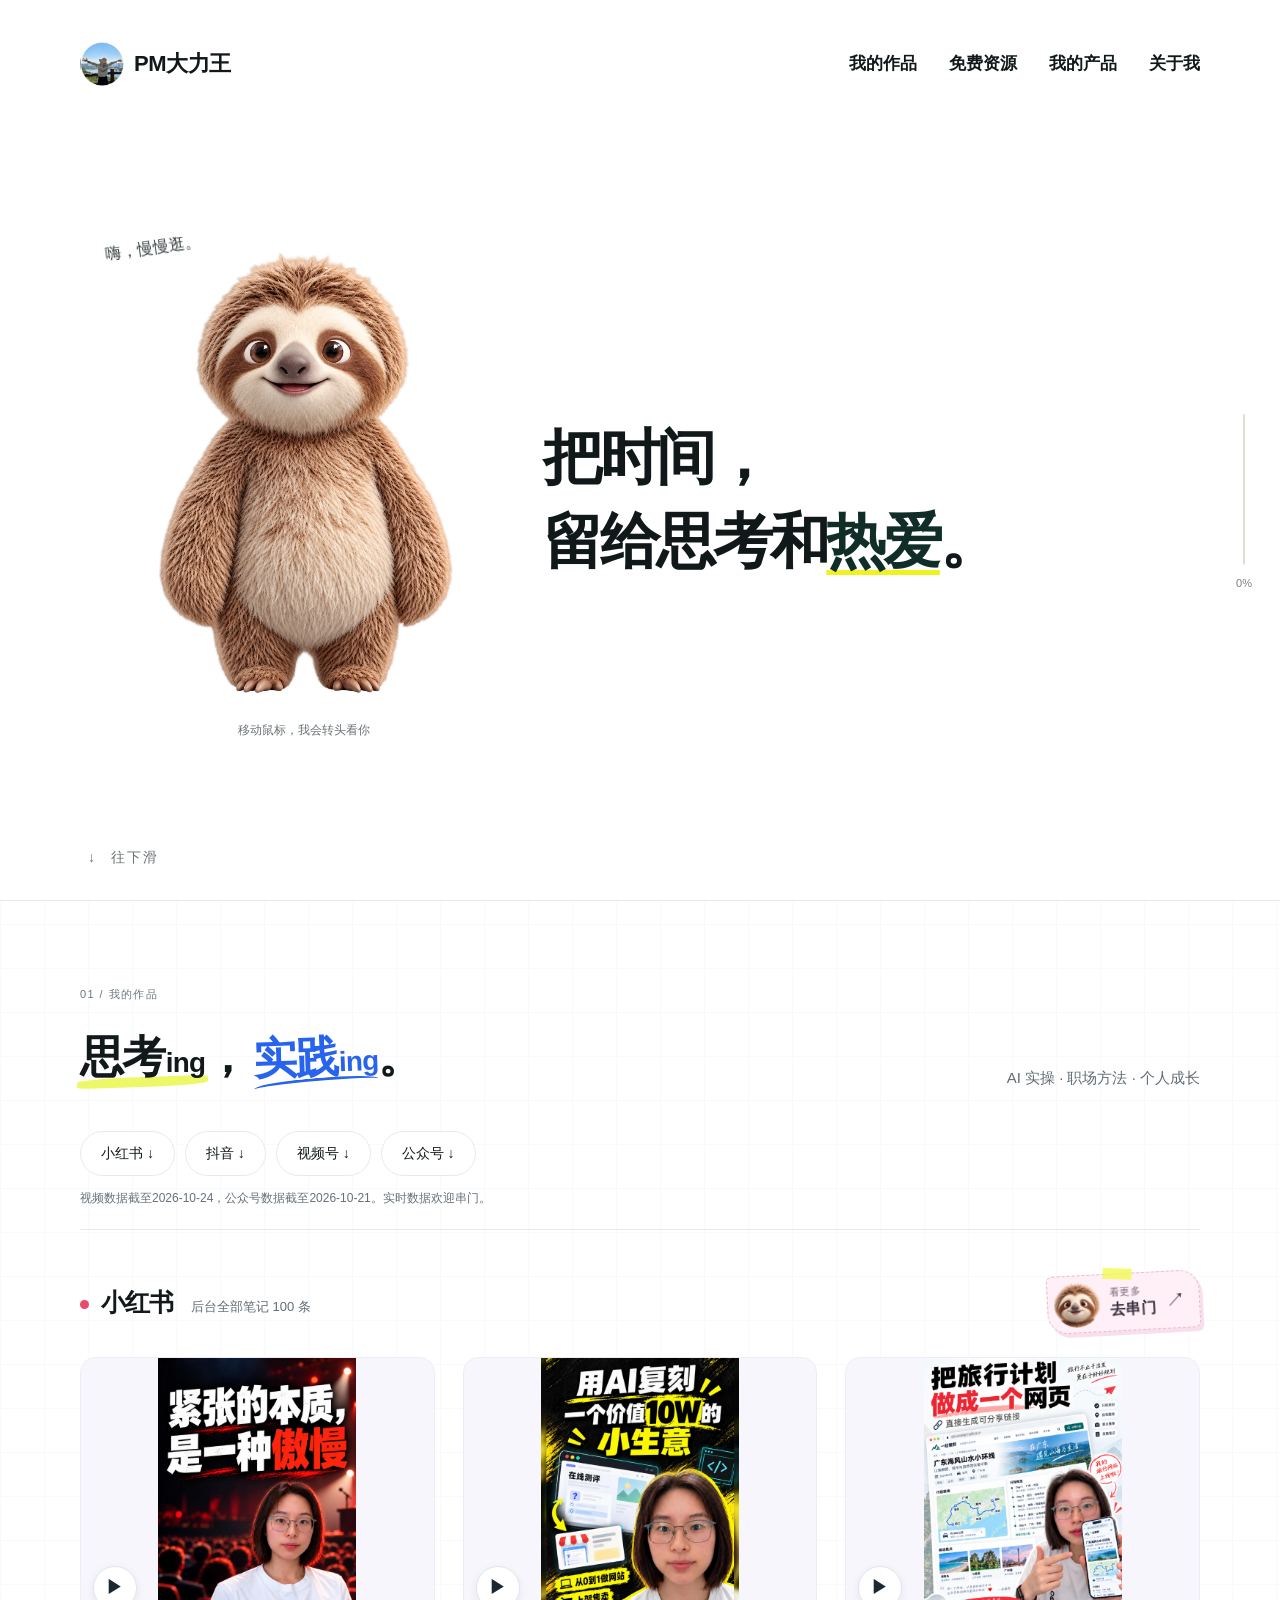
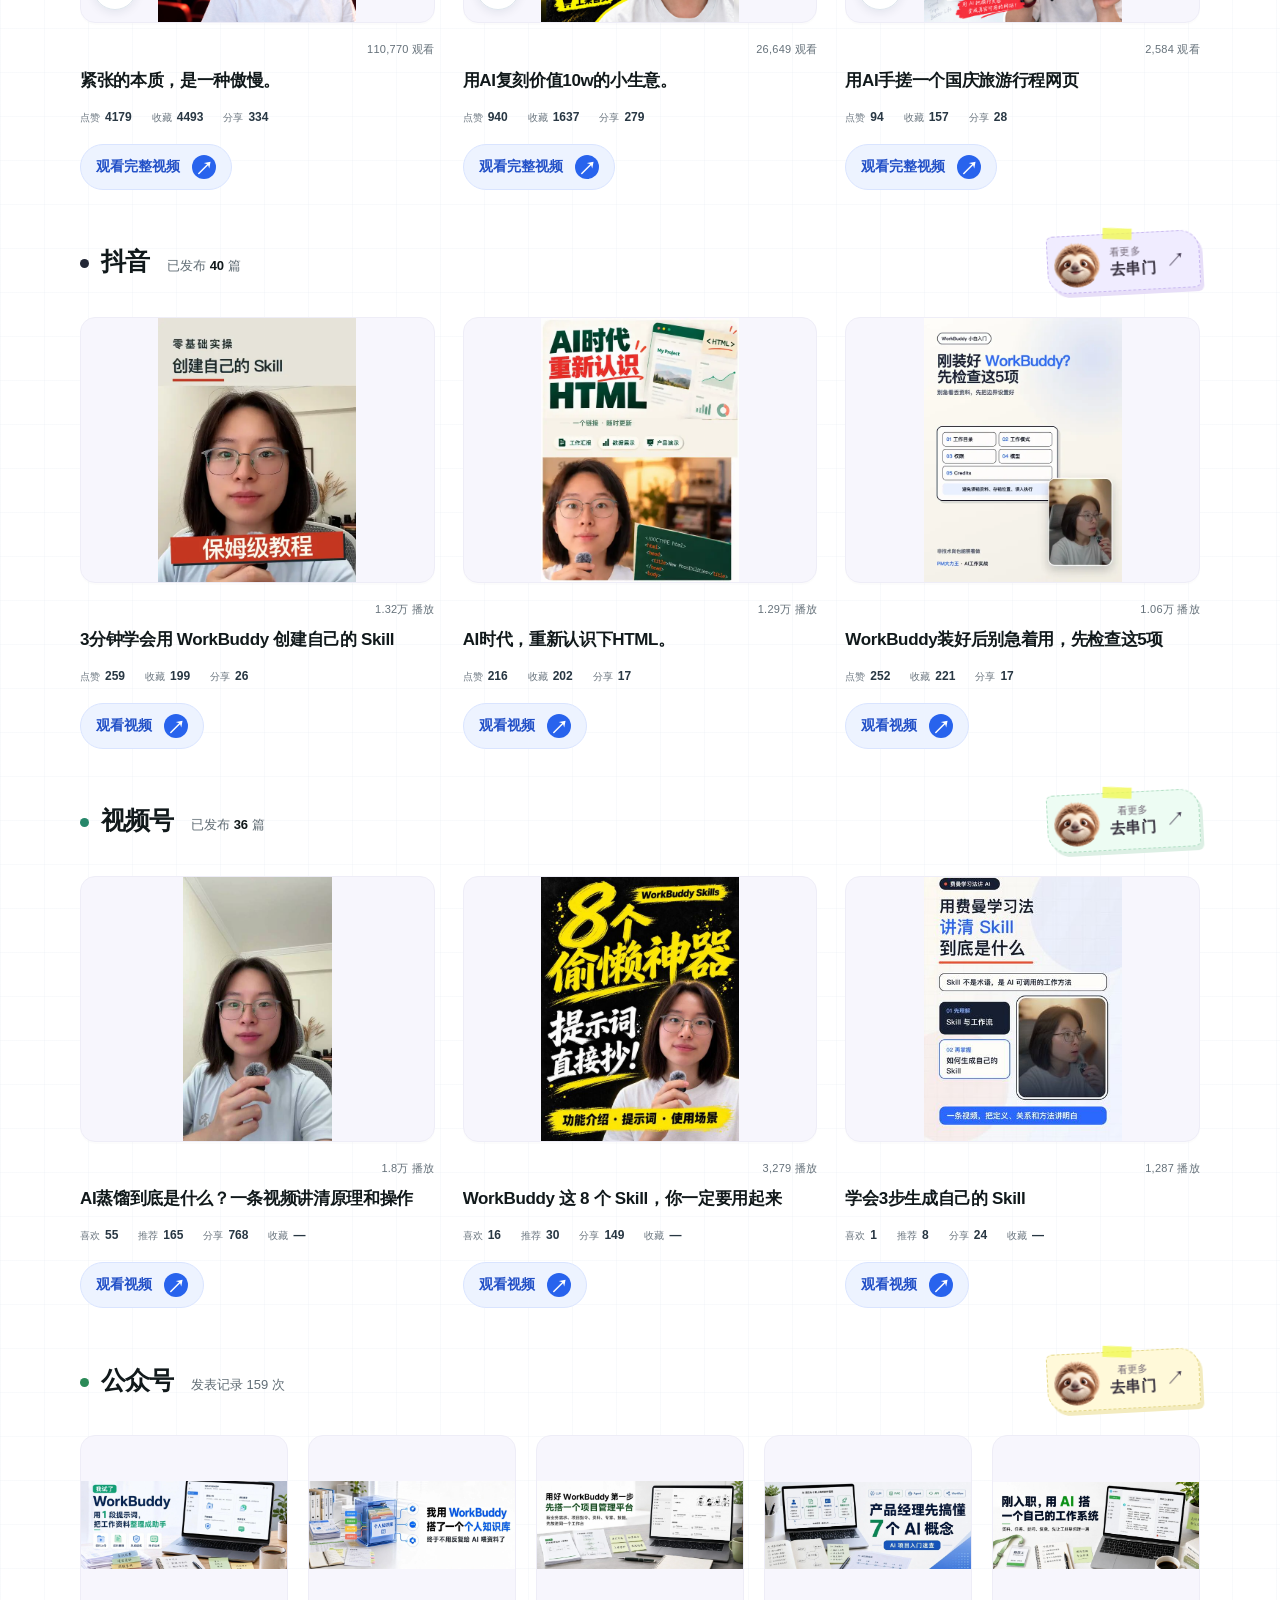
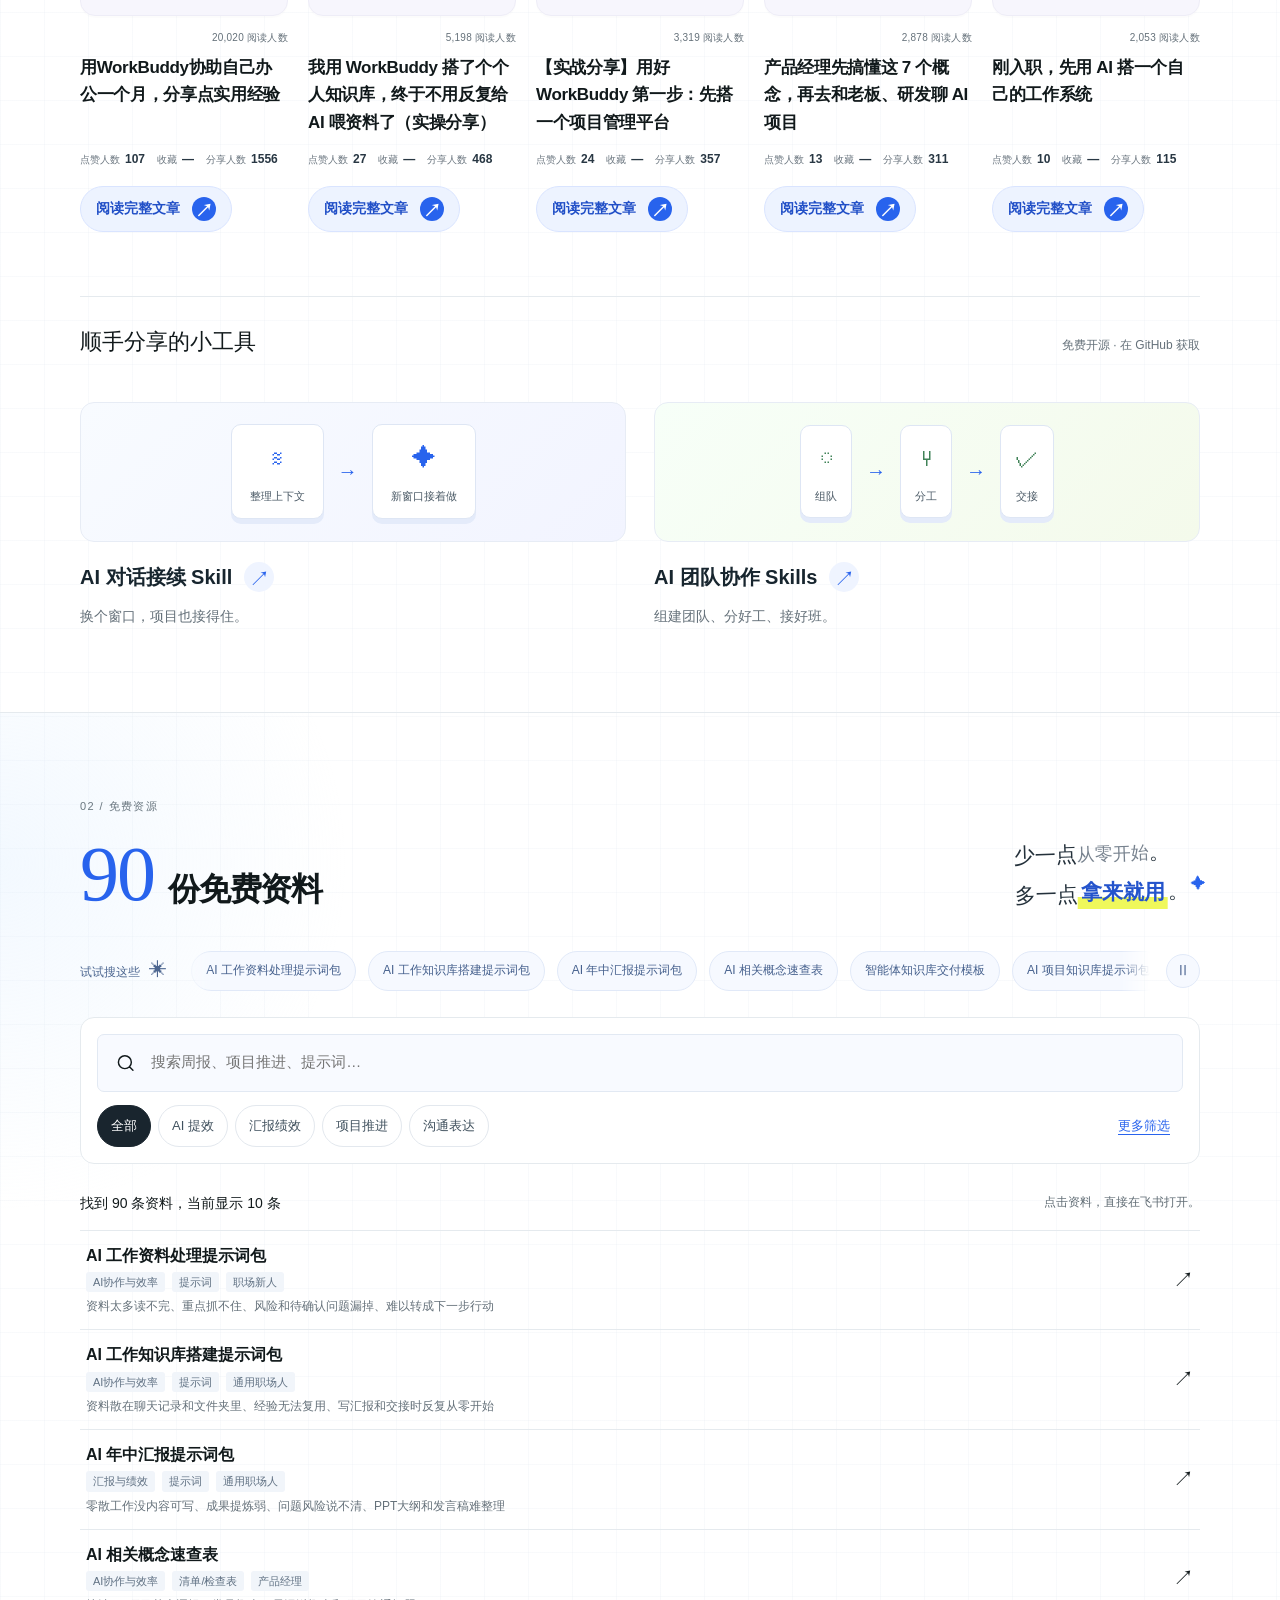
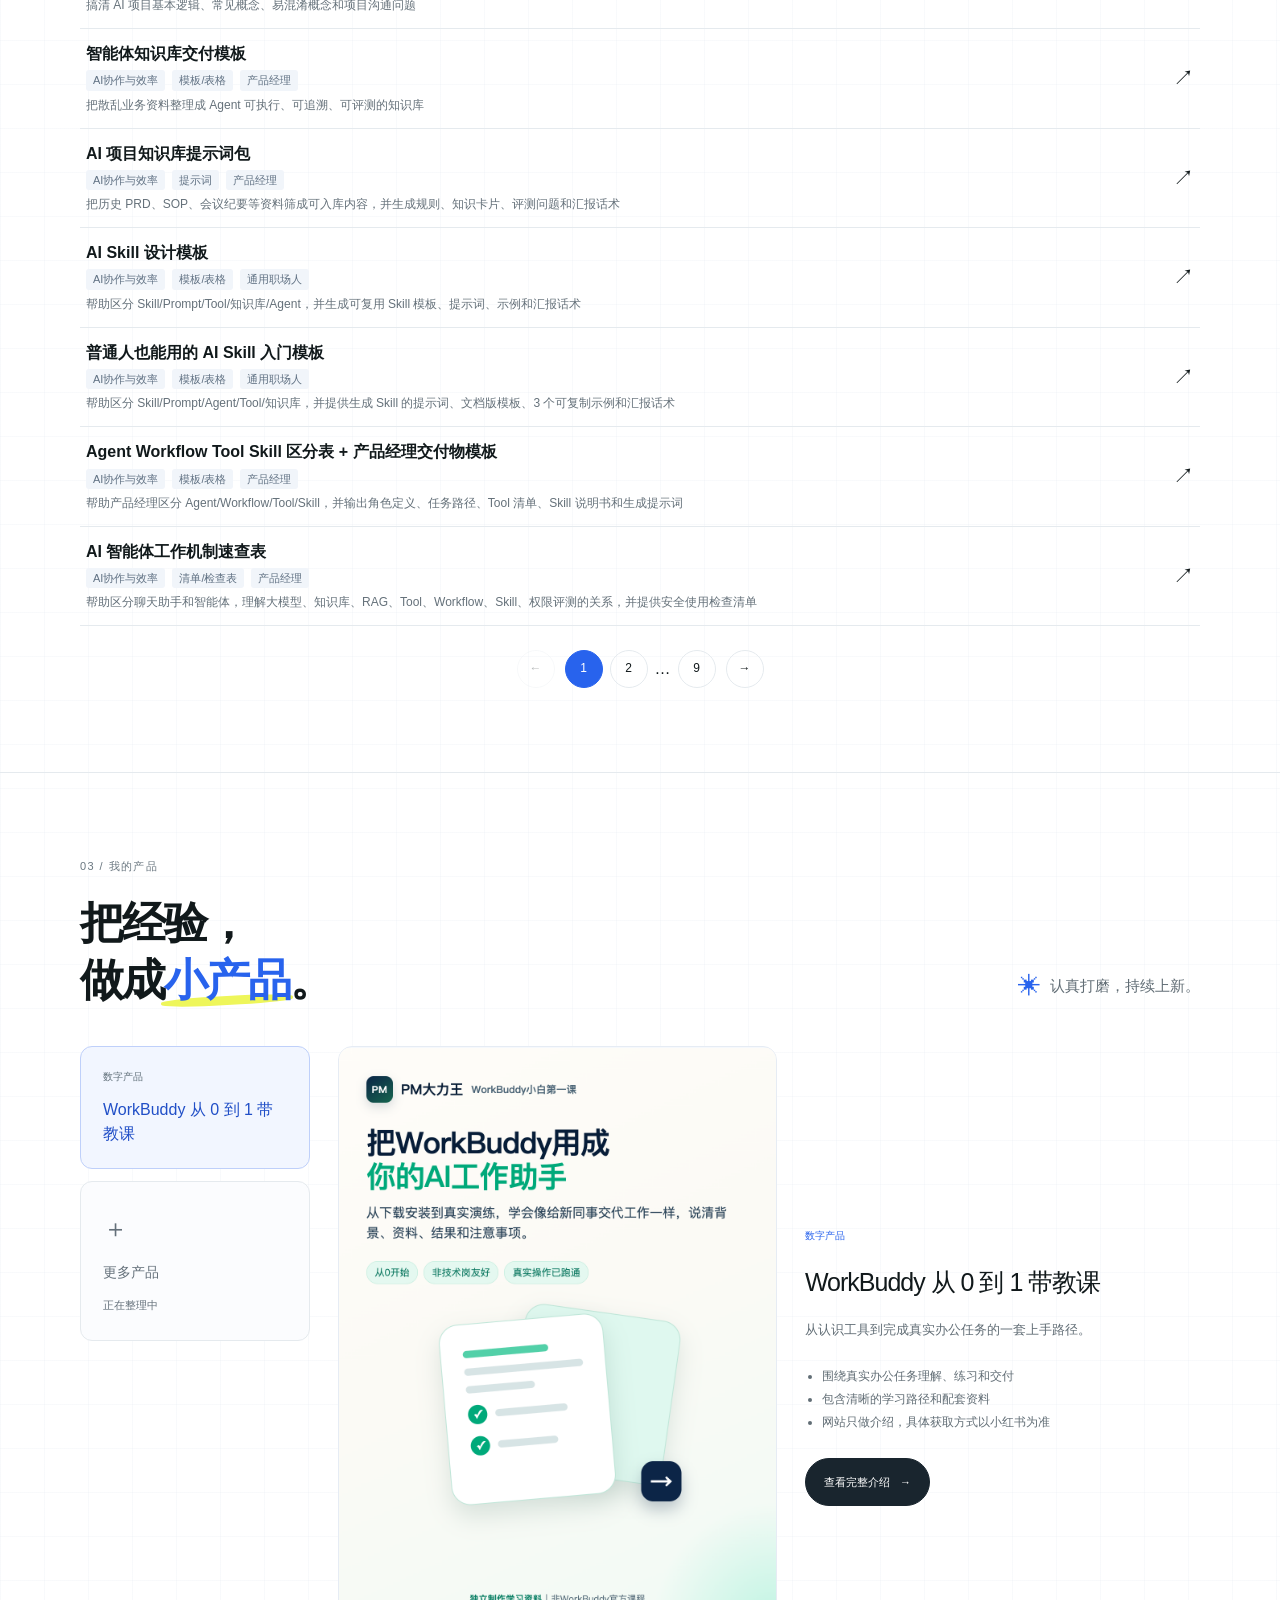
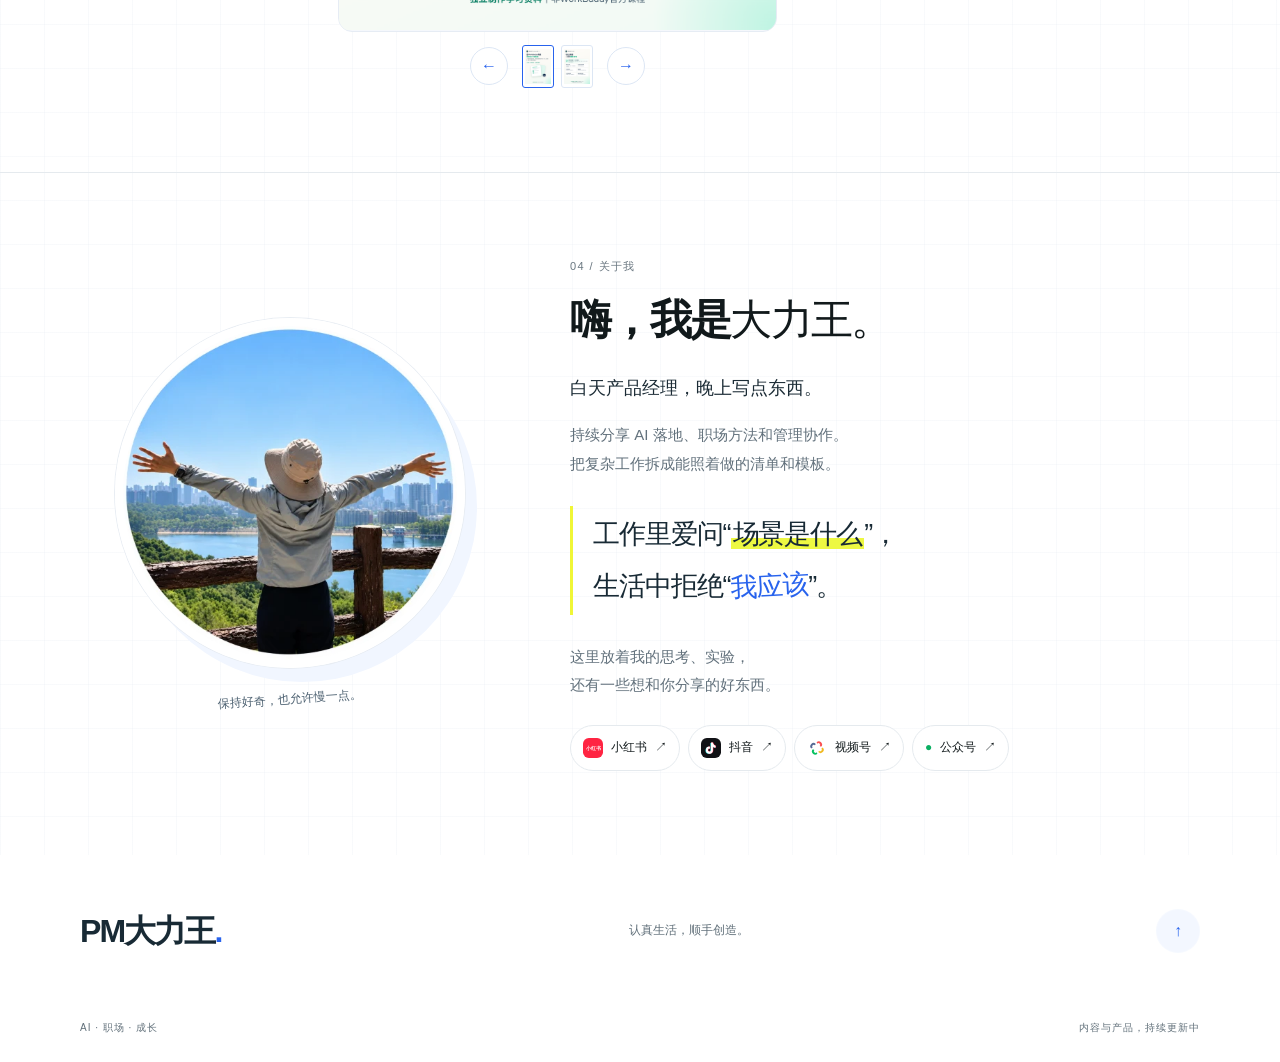
==== commit 49feb0e6: "Speed up mobile about portrait loading" ====
--- a/index.html
+++ b/index.html
@@ -547,14 +547,17 @@
 .entry-active body>header,.entry-active body>main,.entry-active body>footer,.entry-active body>aside{visibility:hidden}
 .entry-center{gap:16px;transform:translateY(-12px)}
 .entry-runway{position:relative;width:min(88vw,480px);height:270px;--run-distance:clamp(35px,12vw,110px)}
-.entry-runner{position:absolute;left:calc(50% - 125px);top:0;width:250px;height:250px;background:url('assets/mascot/sloth-run-side-v3.webp') 0 0/200% 200% no-repeat;animation:sloth-run .6s steps(1,end) infinite,run-travel 2s linear both;animation-play-state:paused;z-index:1}
+/* Frame 3's toe crosses the 627px grid edge. Keep its full toe in a 6%
+   right gutter; mask the empty left gutter so it cannot leak into frame 4.
+   Frame offsets remain one cell, independent of the expanded viewport. */
+.entry-runner{--runner-cell:250px;position:absolute;left:calc(50% - var(--runner-cell)/2);top:0;width:calc(var(--runner-cell)*1.06);height:var(--runner-cell);clip-path:inset(0 0 0 5%);background:url('assets/mascot/sloth-run-side-v3.webp') 0 0/calc(var(--runner-cell)*2) calc(var(--runner-cell)*2) no-repeat;animation:sloth-run .6s steps(1,end) infinite,run-travel 2s linear both;animation-play-state:paused;z-index:1}
 .entry-art-ready .entry-runner{animation-play-state:running}
 .run-track{position:absolute;bottom:7px;left:32px;right:32px;height:3px;border-radius:50%;background:repeating-linear-gradient(90deg,#dce5f1 0 24px,transparent 24px 39px);animation:track-run .5s linear infinite}
 .run-dust{position:absolute;bottom:24px;left:14px;width:17px;height:6px;border-radius:100%;background:#dce9ff;box-shadow:-12px -10px 0 -1px #eef2ff;animation:dust-pop .4s ease-out infinite}
 .entry-center p{font-size:24px;font-weight:650;letter-spacing:.02em;color:#152026;margin:0}
 .entry-center p>span{display:inline-block;color:#2863ed;font-size:17px;vertical-align:top;margin-left:7px;animation:spark-turn 1.5s ease-in-out 2}
 .entry-center progress{width:140px;height:5px;margin-top:6px}
-@keyframes sloth-run{0%{background-position:0 0}25%{background-position:100% 0}50%{background-position:0 100%}75%{background-position:100% 100%}100%{background-position:0 0}}
+@keyframes sloth-run{0%{background-position:0 0}25%{background-position:calc(-1*var(--runner-cell)) 0}50%{background-position:0 calc(-1*var(--runner-cell))}75%{background-position:calc(-1*var(--runner-cell)) calc(-1*var(--runner-cell))}100%{background-position:0 0}}
 @keyframes run-travel{from{transform:translateX(calc(-1 * var(--run-distance)))}to{transform:translateX(var(--run-distance))}}
 @keyframes track-run{to{background-position:-39px 0}}
 @keyframes dust-pop{0%{opacity:0;transform:translate(14px,4px) scale(.4)}30%{opacity:1}100%{opacity:0;transform:translate(-10px,-6px) scale(1.2)}}
@@ -622,7 +625,7 @@
 }
 @keyframes cta-nudge{0%,100%{transform:translate(0,0)}45%{transform:translate(4px,-4px) rotate(10deg)}}
 @media(max-width:760px){
- .entry-runway{height:230px}.entry-runner{width:210px;height:210px;left:calc(50% - 105px)}.entry-center p{font-size:22px}
+ .entry-runway{height:230px}.entry-runner{--runner-cell:210px}.entry-center p{font-size:22px}
  .kinetic-heading{font-size:clamp(25px,7.4vw,33px)!important;white-space:nowrap;flex-wrap:nowrap}
  .section-heading:has(.resource-motto){align-items:flex-start;flex-direction:column;gap:20px}.directory .section-heading>.resource-motto{display:block;font-size:17px!important;align-self:flex-start;margin:0 10px 0 0!important}
  .platform-identity{flex-direction:row;gap:6px 12px;align-items:baseline}.platform-total{white-space:normal}
@@ -890,7 +893,7 @@
 
 </div></section>
 <section class="about section" id="about" aria-labelledby="about-title"><div class="shell">
-<div class="about-layout"><div class="about-portrait"><img class="about-avatar" src="assets/brand/pm-daliwang-avatar-enhanced.png" width="1254" height="1254" loading="lazy" alt="PM大力王在湖边张开双臂，原头像的 AI 清晰化版本"><span>保持好奇，也允许慢一点。</span></div>
+<div class="about-layout"><div class="about-portrait"><img class="about-avatar" src="assets/brand/pm-daliwang-avatar-480.webp" srcset="assets/brand/pm-daliwang-avatar-480.webp 480w, assets/brand/pm-daliwang-avatar-800.webp 800w" sizes="(max-width: 760px) 210px, 350px" width="1254" height="1254" loading="eager" decoding="async" alt="PM大力王在湖边张开双臂，原头像的 AI 清晰化版本"><span>保持好奇，也允许慢一点。</span></div>
 <div class="about-copy"><span class="section-index">04 / 关于我</span><h2 id="about-title">嗨，我是<span class="serif">大力王。</span></h2><p class="about-lead">白天产品经理，晚上写点东西。</p><p>持续分享 AI 落地、职场方法和管理协作。<br>把复杂工作拆成能照着做的清单和模板。</p><blockquote class="about-manifesto">工作里爱问“<mark>场景是什么</mark>”，<br>生活中拒绝“<span class="manifesto-no">我应该</span>”。</blockquote><p>这里放着我的思考、实验，<br>还有一些想和你分享的好东西。</p><div class="about-links"><a class="social-link" data-social-platform="xiaohongshu" href="https://xhslink.cn/o/2RwQxXP0v1J" target="_blank" rel="noopener noreferrer"><svg class="social-link__icon" aria-hidden="true"><use href="#icon-xiaohongshu"/></svg><span>小红书</span><span aria-hidden="true">↗</span></a>
 <a class="social-link" data-social-platform="douyin" href="https://www.douyin.com/user/MS4wLjABAAAAQ5Al9OUGKDIws5YiYE5ByAbUIrgR1qr8Z0s4W8mDkOr0Tf-pCmwqzINvBc6KxhvW" target="_blank" rel="noopener noreferrer"><svg class="social-link__icon" aria-hidden="true"><use href="#icon-douyin"/></svg><span>抖音</span><span aria-hidden="true">↗</span></a>
 <button class="social-link" type="button" data-social-platform="wechat-channels" data-wechat-kind="视频号" data-video-channel-account="PM大力王"><svg class="social-link__icon" aria-hidden="true"><use href="#icon-wechat-channels"/></svg><span>视频号</span><span aria-hidden="true">↗</span></button>
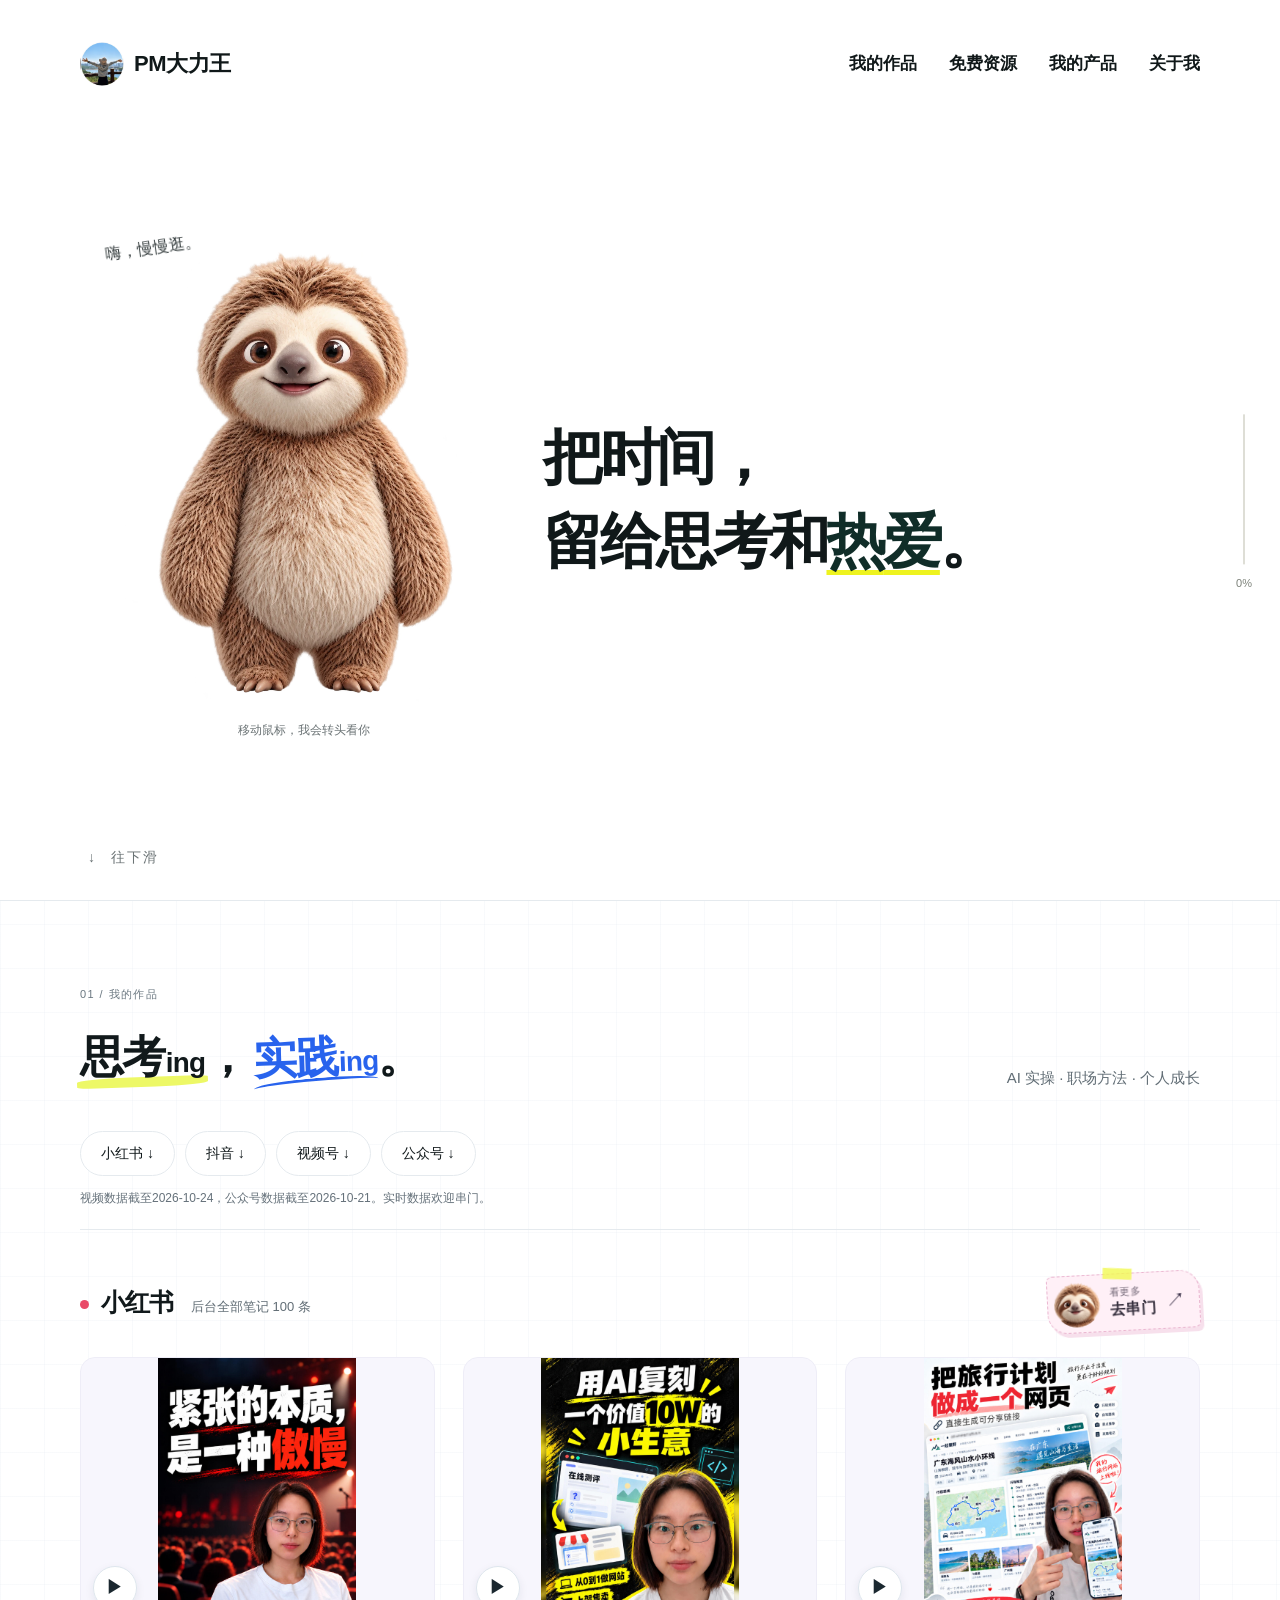
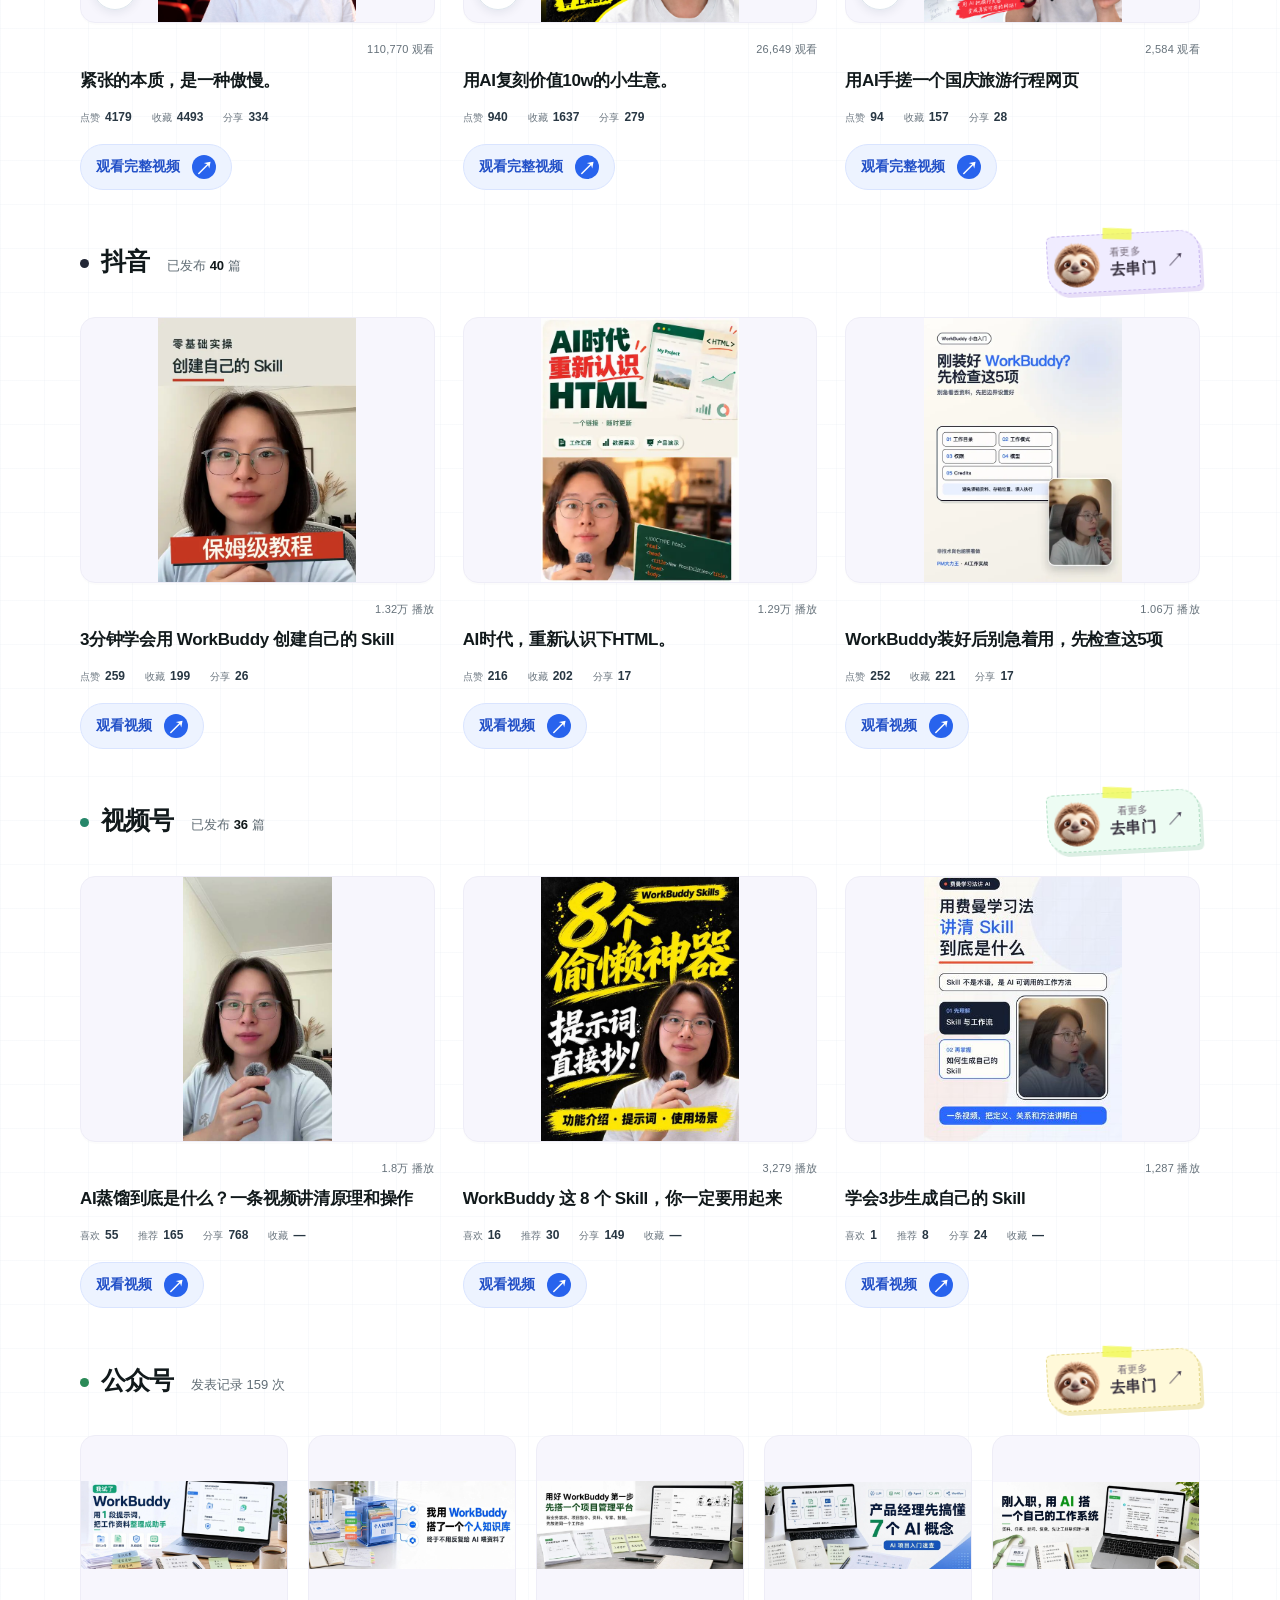
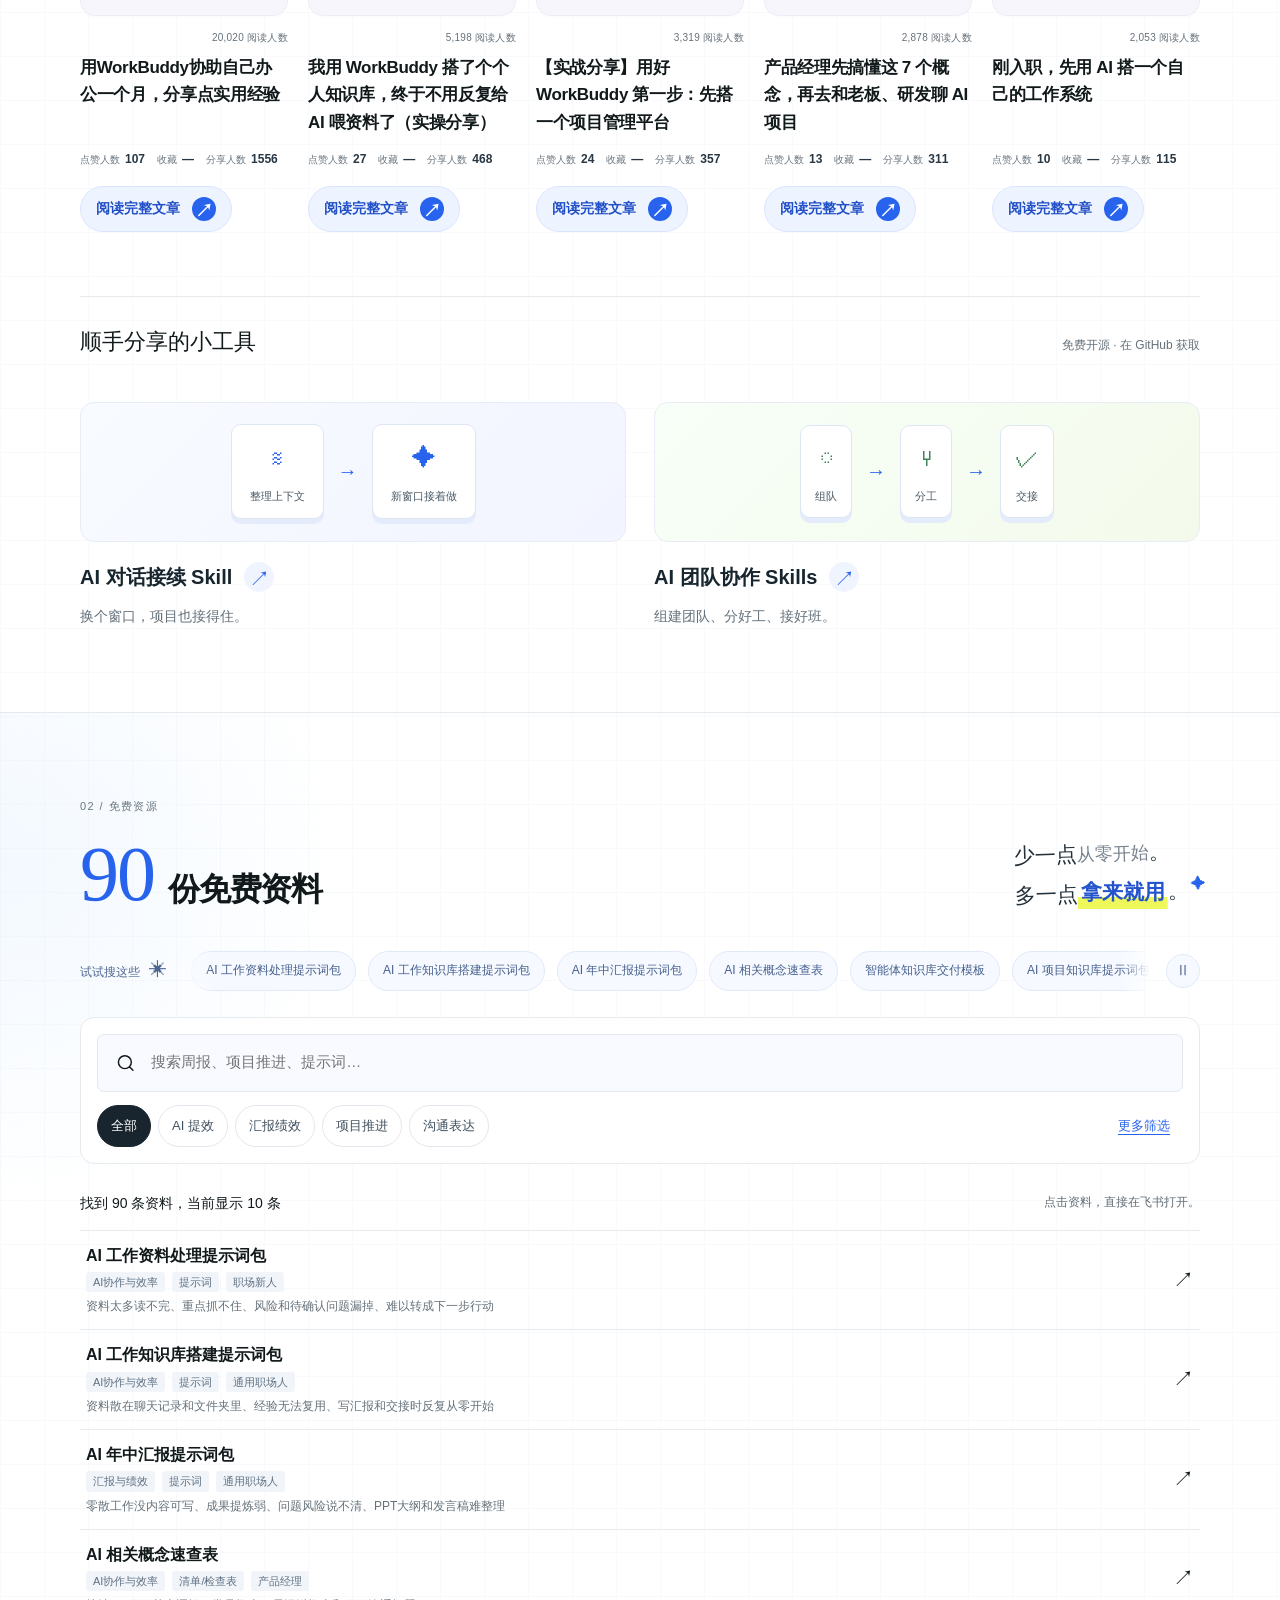
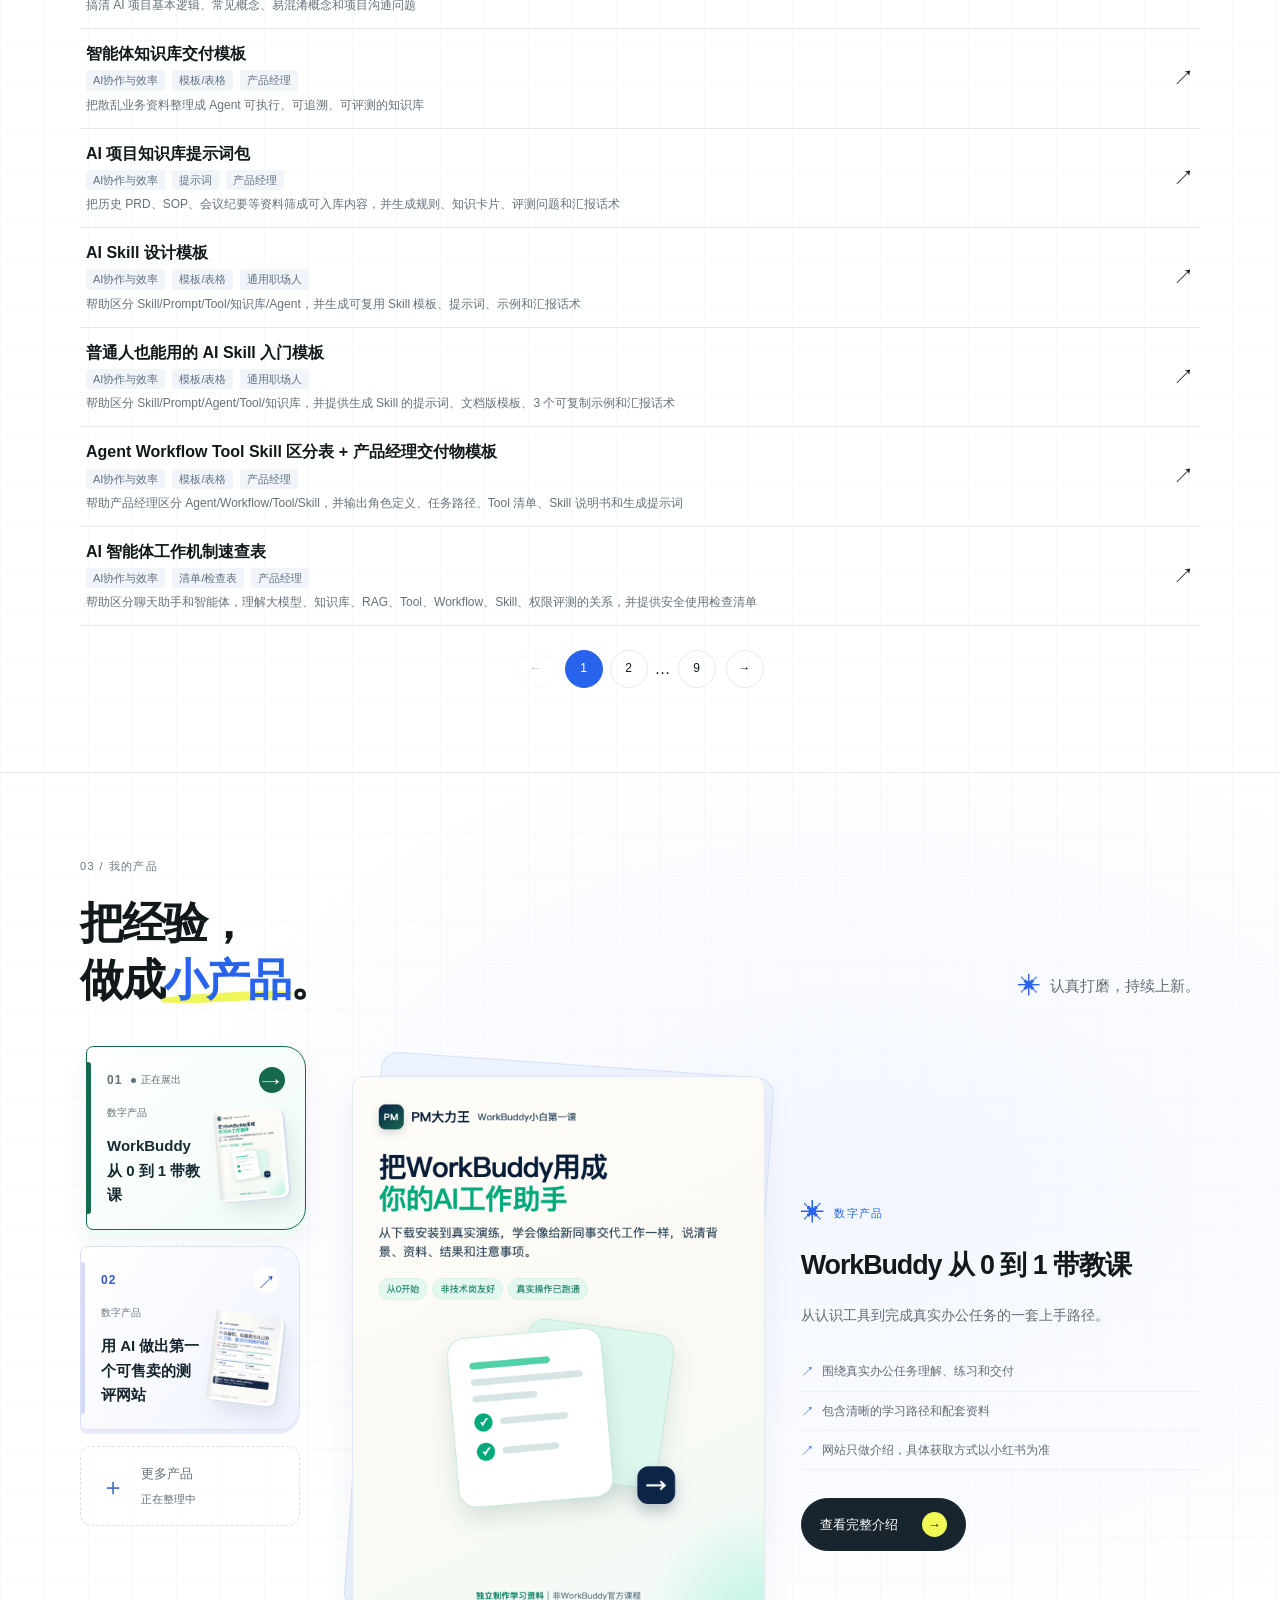
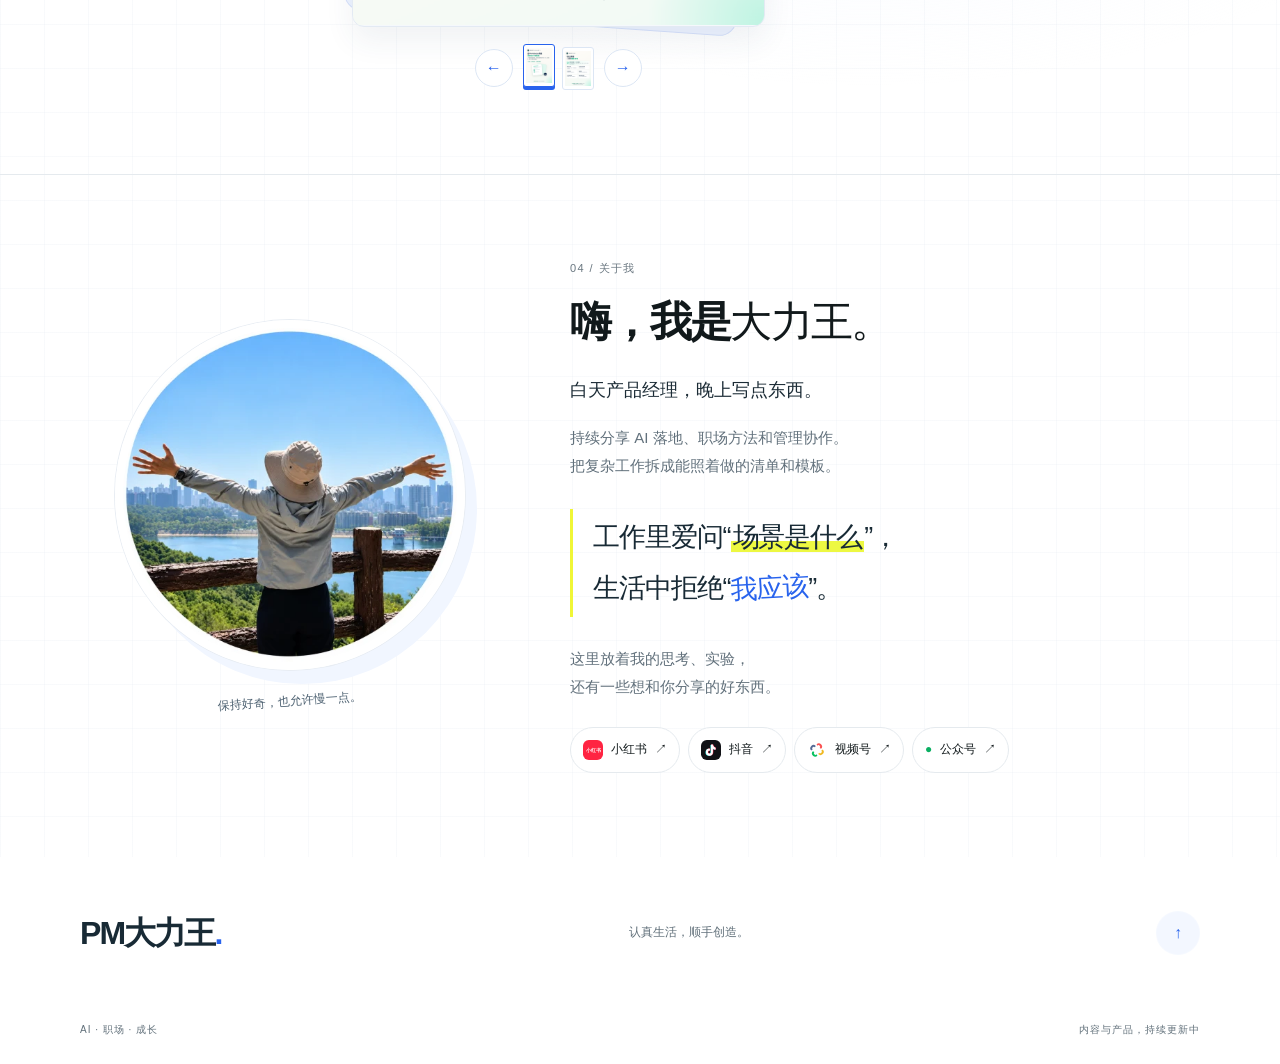
==== commit b321a028: "Publish approved product shelf and lively interactions" ====
--- a/index.html
+++ b/index.html
@@ -707,6 +707,120 @@
   .carousel-dot::before { transition: none; }
 }
 </style>
+<style data-source="styles/vitality.css">/* Product atelier: real covers, light surfaces, expressive but finite motion. */
+.product{background:radial-gradient(ellipse at 68% 42%,#eef3ffb8,transparent 60%);isolation:isolate}
+.product-layout{grid-template-columns:220px minmax(0,1fr);gap:40px;align-items:start}
+.product-shelf{gap:16px;counter-reset:product}
+.product-shelf__item{--shelf-accent:#16694e;--shelf-paper:#effbf5;position:relative;isolation:isolate;display:grid;grid-template-columns:1fr 68px;grid-template-rows:auto auto 1fr;gap:12px 10px;min-height:184px;padding:20px;border:1px solid #dce9e3;border-radius:7px 22px 22px 7px;background:linear-gradient(125deg,#fff,var(--shelf-paper));color:#17252d;box-shadow:0 4px 0 #e8efec;cursor:pointer;transition:transform .35s cubic-bezier(.2,.9,.3,1.3),box-shadow .35s,border-color .25s}
+.product-shelf__item:nth-child(2n){--shelf-accent:#3156d8;--shelf-paper:#f0f3ff;border-color:#dce2f5;box-shadow:0 4px 0 #e8ecfa}
+.product-shelf__item:before{content:'';position:absolute;left:0;top:15px;bottom:15px;width:4px;border-radius:0 3px 3px 0;background:var(--shelf-accent);opacity:.2;transition:opacity .3s}
+.product-shelf__item .product-shelf__top{grid-column:1/-1;display:flex;gap:9px;align-items:center;min-height:23px}
+.product-shelf__item .product-shelf__number{font-size:12px;font-weight:700;letter-spacing:.08em;color:var(--shelf-accent)}
+.product-shelf__item .product-shelf__status{font-size:10px;color:var(--shelf-accent);opacity:0;transition:opacity .2s}
+.product-shelf__status:before{content:'';display:inline-block;width:5px;height:5px;border-radius:50%;margin-right:5px;background:currentColor}
+.product-shelf__item .product-shelf__arrow{margin-left:auto;width:26px;height:26px;border-radius:50%;background:white;display:grid;place-items:center;font-size:19px;color:var(--shelf-accent);transition:transform .35s,background .35s,color .35s}
+.product-shelf__item .product-shelf__book{grid-column:2;grid-row:2/4;align-self:center;position:relative;width:66px;aspect-ratio:3/4;background:#fff;border-radius:3px 7px 7px 3px;box-shadow:3px 2px 0 white,5px 3px 0 #d5dfeb,8px 12px 17px #243c5b1a;transform:rotate(7deg);transition:transform .4s cubic-bezier(.2,.9,.3,1.2)}
+.product-shelf__book img{width:100%;height:100%;object-fit:cover;border-radius:inherit}
+.product-shelf__book:after{content:'';position:absolute;inset:0;border-radius:inherit;background:linear-gradient(90deg,#1e30431c,transparent 9%,#ffffff80 12%,transparent 18%);pointer-events:none}
+.product-shelf__item .product-shelf__label{grid-column:1;grid-row:2;font-size:10px;color:#6e7b84;align-self:end}
+.product-shelf__item strong{grid-column:1;grid-row:3;font-size:15px;font-weight:650;line-height:1.65;align-self:start}
+.product-shelf__item.is-active{background:linear-gradient(130deg,#fff,var(--shelf-paper));border-color:var(--shelf-accent);color:#162a32;box-shadow:0 6px 0 var(--shelf-paper),0 14px 28px #233d5910;transform:translateX(6px)}
+.product-shelf__item.is-active:before{opacity:1}
+.product-shelf__item.is-active .product-shelf__status{opacity:1}
+.product-shelf__item.is-active .product-shelf__book{transform:rotate(-5deg) translateY(-3px)}
+.product-shelf__item.is-active .product-shelf__arrow{color:#fff;background:var(--shelf-accent);transform:rotate(45deg)}
+.product-shelf__item:focus-visible{outline:3px solid #2863ed;outline-offset:5px}
+.product-shelf__coming{display:grid;grid-template-columns:30px 1fr;gap:4px 10px;min-height:80px;padding:16px 20px;border:1px dashed #d8e2ed;border-radius:12px;background:#ffffff8c}
+.product-shelf__coming>span{grid-row:1/3;align-self:center;color:#4264bc;font-size:24px}
+.product-shelf__coming strong{font-size:13px}.product-shelf__coming small{font-size:11px}
+.product-showcase{grid-template-columns:minmax(0,1fr) minmax(0,.94fr);gap:36px;padding:16px 0 0;align-items:center}
+.product-showcase>.product-gallery{position:relative;padding:14px 0 0 12px;isolation:isolate}
+.product-showcase>.product-gallery:before{content:'';position:absolute;z-index:-1;inset:2px 9px 65px 22px;border:1px solid #d6e1fb;background:#edf3ff;border-radius:18px;transform:rotate(4deg)}
+.product-showcase .product-gallery__viewport{border-radius:12px;border-color:#e3eaf3;box-shadow:0 14px 30px #25406012;transition:transform .45s,box-shadow .45s}
+.product-gallery__controls{gap:10px;margin-top:20px}
+.product-gallery__controls>button{min-width:38px;min-height:38px;transition:transform .25s,background .25s}
+.product-gallery__thumbs button{transition:transform .25s,box-shadow .25s}
+.product-gallery__thumbs button[aria-pressed=true]{transform:translateY(-3px);box-shadow:0 3px 0 #2863ed}
+.product-showcase__copy{position:relative;padding:22px 0}
+.product-showcase__copy .product-card__kicker{display:inline-flex;align-items:center;gap:8px;margin-bottom:20px;font-size:11px;letter-spacing:.13em}
+.product-showcase__copy .product-card__kicker:before{content:'✳';font-size:24px;line-height:1;color:#2863ed}
+.product-showcase h3{font-size:clamp(23px,2.1vw,31px);font-weight:700;letter-spacing:-.04em;line-height:1.5;margin-bottom:16px;text-wrap:pretty}
+.product-showcase__copy>p:not(.product-card__kicker){font-size:14px;line-height:1.9}
+.product-showcase__highlights{padding:0;list-style:none;margin:24px 0 28px;font-size:12px;line-height:1.85}
+.product-showcase__highlights li{position:relative;padding:8px 0 8px 21px;border-bottom:1px solid #e5ebf199}
+.product-showcase__highlights li:before{content:'↗';position:absolute;left:0;color:#2863ed;font-size:13px}
+.product-showcase .button{font-size:13px;padding:13px 18px;min-height:48px;gap:24px}
+.product-showcase .button>span{display:inline-grid;place-items:center;width:25px;height:25px;border-radius:50%;background:#f1fa55;color:#17252d}
+
+/* Shared feedback: apply to the existing interactions, not a new animation layer. */
+.section-heading h2 .drawn-word:after{transform-origin:left center}
+.section-heading.is-revealed .drawn-word:after{animation:atelier-underline .7s .15s both cubic-bezier(.22,.7,.3,1)}
+.product-showcase.is-revealed>.product-gallery{animation:atelier-cover .6s both cubic-bezier(.2,.8,.2,1)}
+.product-showcase.is-revealed>.product-showcase__copy{animation:atelier-copy .55s .1s both cubic-bezier(.2,.8,.2,1)}
+.product-showcase.is-revealed .product-card__kicker:before{animation:atelier-star 1s .15s both}
+.site-nav a{transition:color .25s,translate .25s}
+.resource-item__open,.resource-item__meta span{transition:transform .3s,background .3s,color .3s}
+.resource-item__open{display:inline-block}
+.about-portrait>span{transition:transform .4s,color .4s}
+.work-media,.tool-scene{isolation:isolate}
+.work-media:after{content:'';position:absolute;inset:0;pointer-events:none;background:linear-gradient(115deg,transparent 30%,#ffffff45 48%,transparent 65%);transform:translateX(-110%);z-index:2}
+@keyframes atelier-underline{from{scale:0 1}to{scale:1 1}}
+@keyframes atelier-cover{from{opacity:0;translate:0 18px;rotate:-2deg}to{opacity:1;translate:0 0;rotate:0deg}}
+@keyframes atelier-copy{from{opacity:0;translate:18px 0}to{opacity:1;translate:0 0}}
+@keyframes atelier-star{0%{transform:rotate(-90deg) scale(.5)}65%{transform:rotate(18deg) scale(1.15)}100%{transform:rotate(0) scale(1)}}
+@keyframes atelier-shine{to{transform:translateX(110%)}}
+@media(hover:hover) and (pointer:fine) and (prefers-reduced-motion:no-preference){
+ .product-shelf__item:hover{transform:translate(7px,-4px) rotate(-1deg);box-shadow:0 8px 0 var(--shelf-paper),0 16px 25px #233d5917;border-color:var(--shelf-accent)}
+ .product-shelf__item:hover .product-shelf__book{transform:translateY(-8px) rotate(-9deg) scale(1.05)}
+ .product-shelf__item:hover .product-shelf__arrow{transform:translate(2px,-2px)}
+ .product-showcase .product-gallery__viewport:hover{transform:translateY(-5px) rotate(-1deg);box-shadow:0 22px 32px #2540601d}
+ .product-gallery__controls button:hover{transform:translateY(-3px);background:#eff4ff}
+ .product-gallery__controls button:active{transform:translateY(1px)}
+ .work-card:hover .work-media:after{animation:atelier-shine .75s ease-out both}
+ .site-nav a:hover{translate:0 -2px}
+ .resource-item:hover .resource-item__open{transform:translate(4px,-4px) rotate(-8deg);color:#2863ed}
+ .resource-item:hover .resource-item__meta span{background:#e6efff;transform:translateX(3px)}
+ .open-tools-grid a:hover .tool-flow{animation:cta-nudge .7s ease-in-out 2}
+ .about-portrait:hover>span{transform:rotate(2deg) translateY(-4px);color:#2863ed}
+ .about-links .social-link:hover{box-shadow:0 4px 0 #e2ebff;transform:translateY(-4px) rotate(-3deg)}
+}
+.product-shelf__item:active{scale:.98}
+.product-page .product-detail__layout{gap:56px}
+.product-page .product-gallery__viewport{box-shadow:8px 10px 0 #edf3ff,0 20px 45px #253c5510;border-radius:16px}
+.product-page .product-detail__copy h1{letter-spacing:-.035em;text-wrap:pretty}
+.product-page .product-detail__summary{border-left:4px solid #eef65a;padding-left:18px}
+.product-page .button{transition:background .25s,transform .25s}
+.product-page .button:hover{transform:translateY(-3px)}
+@media(min-width:761px) and (max-width:1100px){
+ .product-layout{grid-template-columns:190px minmax(0,1fr);gap:28px}
+ .product-shelf__item{padding:15px;grid-template-columns:1fr 56px}
+ .product-shelf__item .product-shelf__book{width:54px}.product-shelf__item strong{font-size:14px}
+ .product-showcase{grid-template-columns:1fr;gap:18px;padding-top:0}
+ .product-showcase>.product-gallery{width:min(100%,360px);margin:auto}
+ .product-showcase__copy{padding:8px 0}.product-showcase__highlights{margin:15px 0 20px}
+}
+@media(max-width:760px){
+ .product{background:radial-gradient(ellipse at 50% 35%,#eef4ff99,transparent 65%)}
+ .mobile-product-track{counter-reset:mobile-product;padding-top:8px;padding-bottom:18px}
+ .mobile-product-track .product-card{counter-increment:mobile-product;border:0;border-radius:0;background:transparent;overflow:visible}
+ .mobile-product-track .product-card__image{position:relative;border:1px solid #e1e9f3;border-radius:16px;background:linear-gradient(135deg,#f3fcf8,#eef3ff);box-shadow:0 5px 0 #e9eef7;aspect-ratio:1.12;overflow:hidden}
+ .mobile-product-track .product-card__image img{padding:12px 20px;filter:drop-shadow(4px 8px 7px #20384922)}
+ .mobile-product-track .product-card__body{padding:20px 3px 0}
+ .mobile-product-track .product-card__kicker{display:flex;align-items:center;gap:8px;font-size:10px}
+ .mobile-product-track .product-card__kicker:before{content:counter(mobile-product,decimal-leading-zero);color:#2863ed;background:#eff4ff;padding:3px 8px;border-radius:20px;font-weight:700}
+ .mobile-product-track .product-card h3{font-size:19px;line-height:1.6}
+ .mobile-product-track .product-card .text-link{background:#1a2933;color:white;border-radius:30px;padding:11px 15px;align-self:flex-start;display:inline-flex;gap:18px;font-size:13px}
+ .mobile-product-track .product-card .text-link span{color:#eff65a}
+ .mobile-product-coming{border:1px dashed #d8e2ef;background:#ffffff9c;min-height:320px}
+ .product-page .product-detail__layout{gap:32px}
+ .product-page .product-gallery__viewport{box-shadow:4px 6px 0 #edf3ff}
+}
+@media(prefers-reduced-motion:reduce){
+ .product-shelf__item,.product-shelf__item *,.product-gallery *, .product-showcase *, .section-heading .drawn-word:after,.site-nav a,.resource-item__open,.resource-item__meta span,.about-portrait>span,.work-media:after,.product-page .button{animation:none!important;transition:none!important}
+ .product-shelf__item.is-active,.product-shelf__item:active,.product-page .button:hover{transform:none;scale:1}
+ .product-showcase.is-revealed>*{opacity:1;translate:none;rotate:none}
+}
+</style>
 <script type="module" src="js/hero-type-motion.js?v=20261024-ready"></script>
 </head>
 <body>
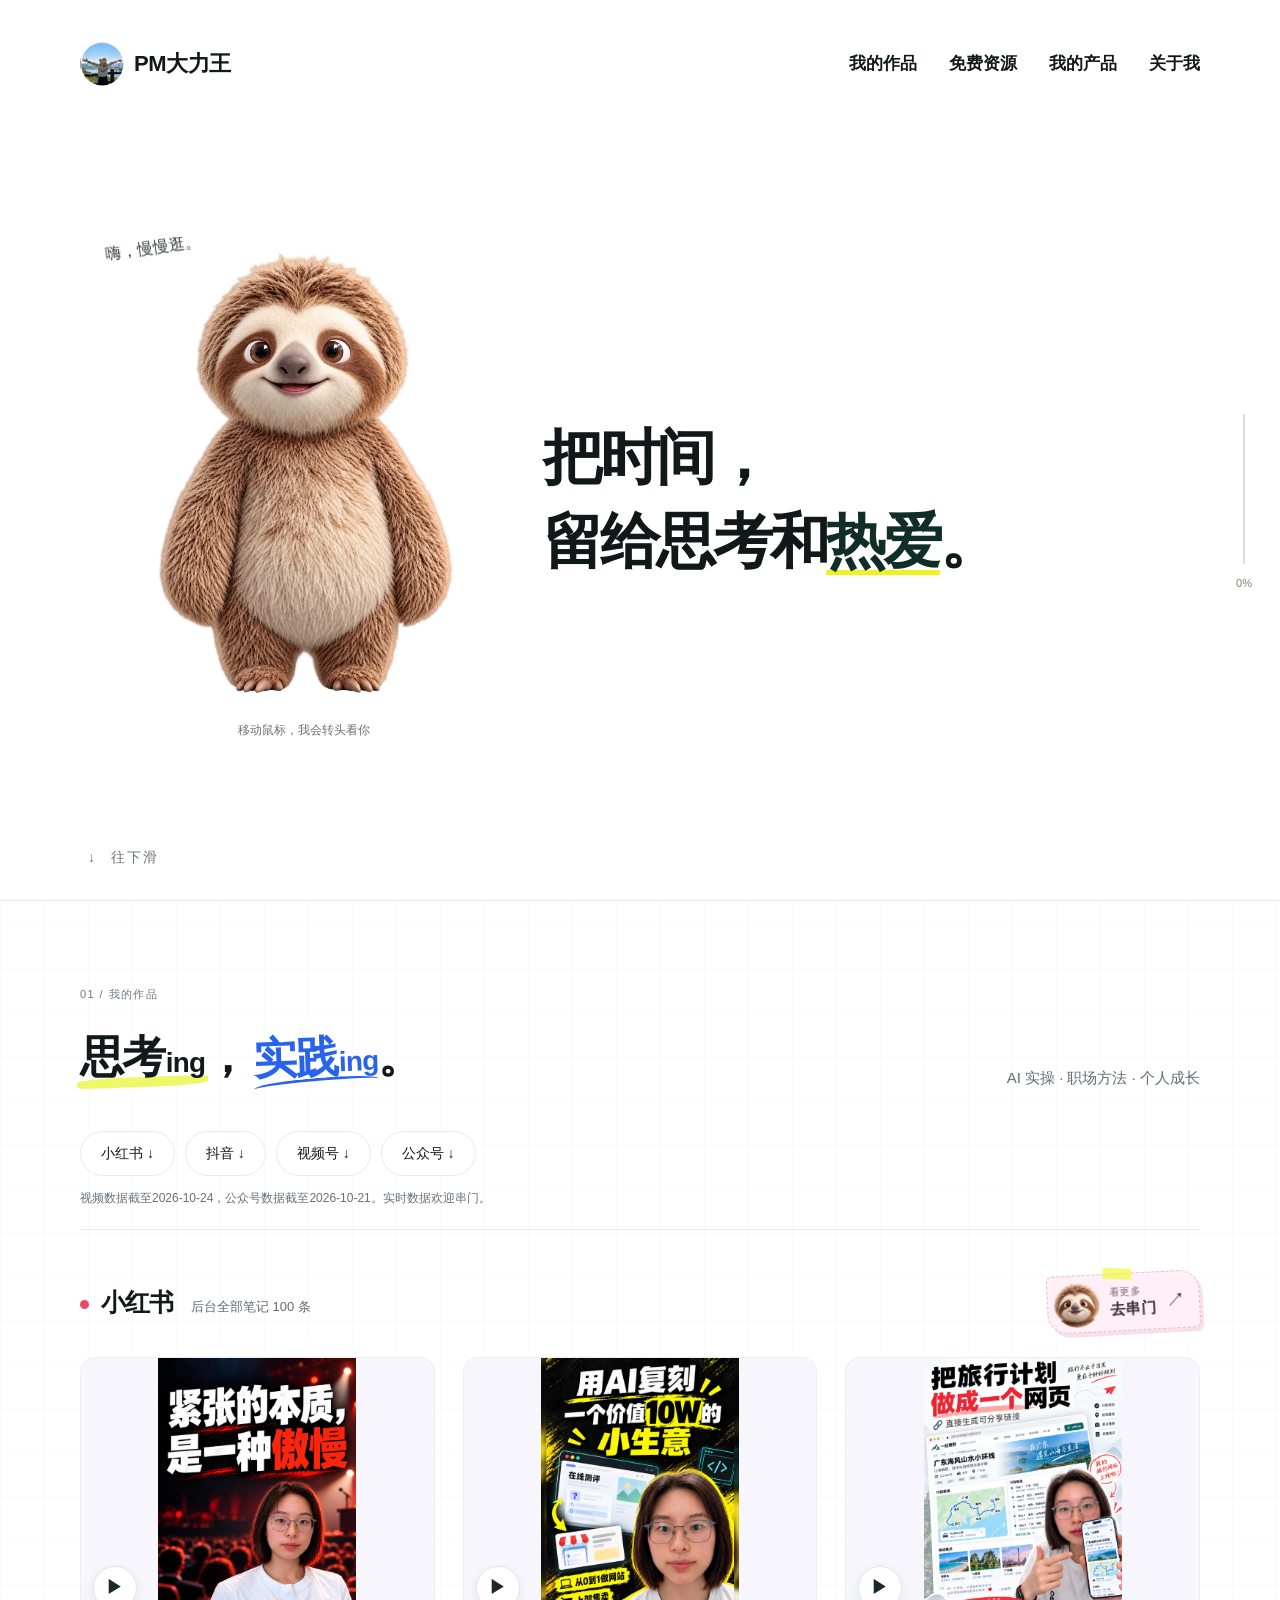
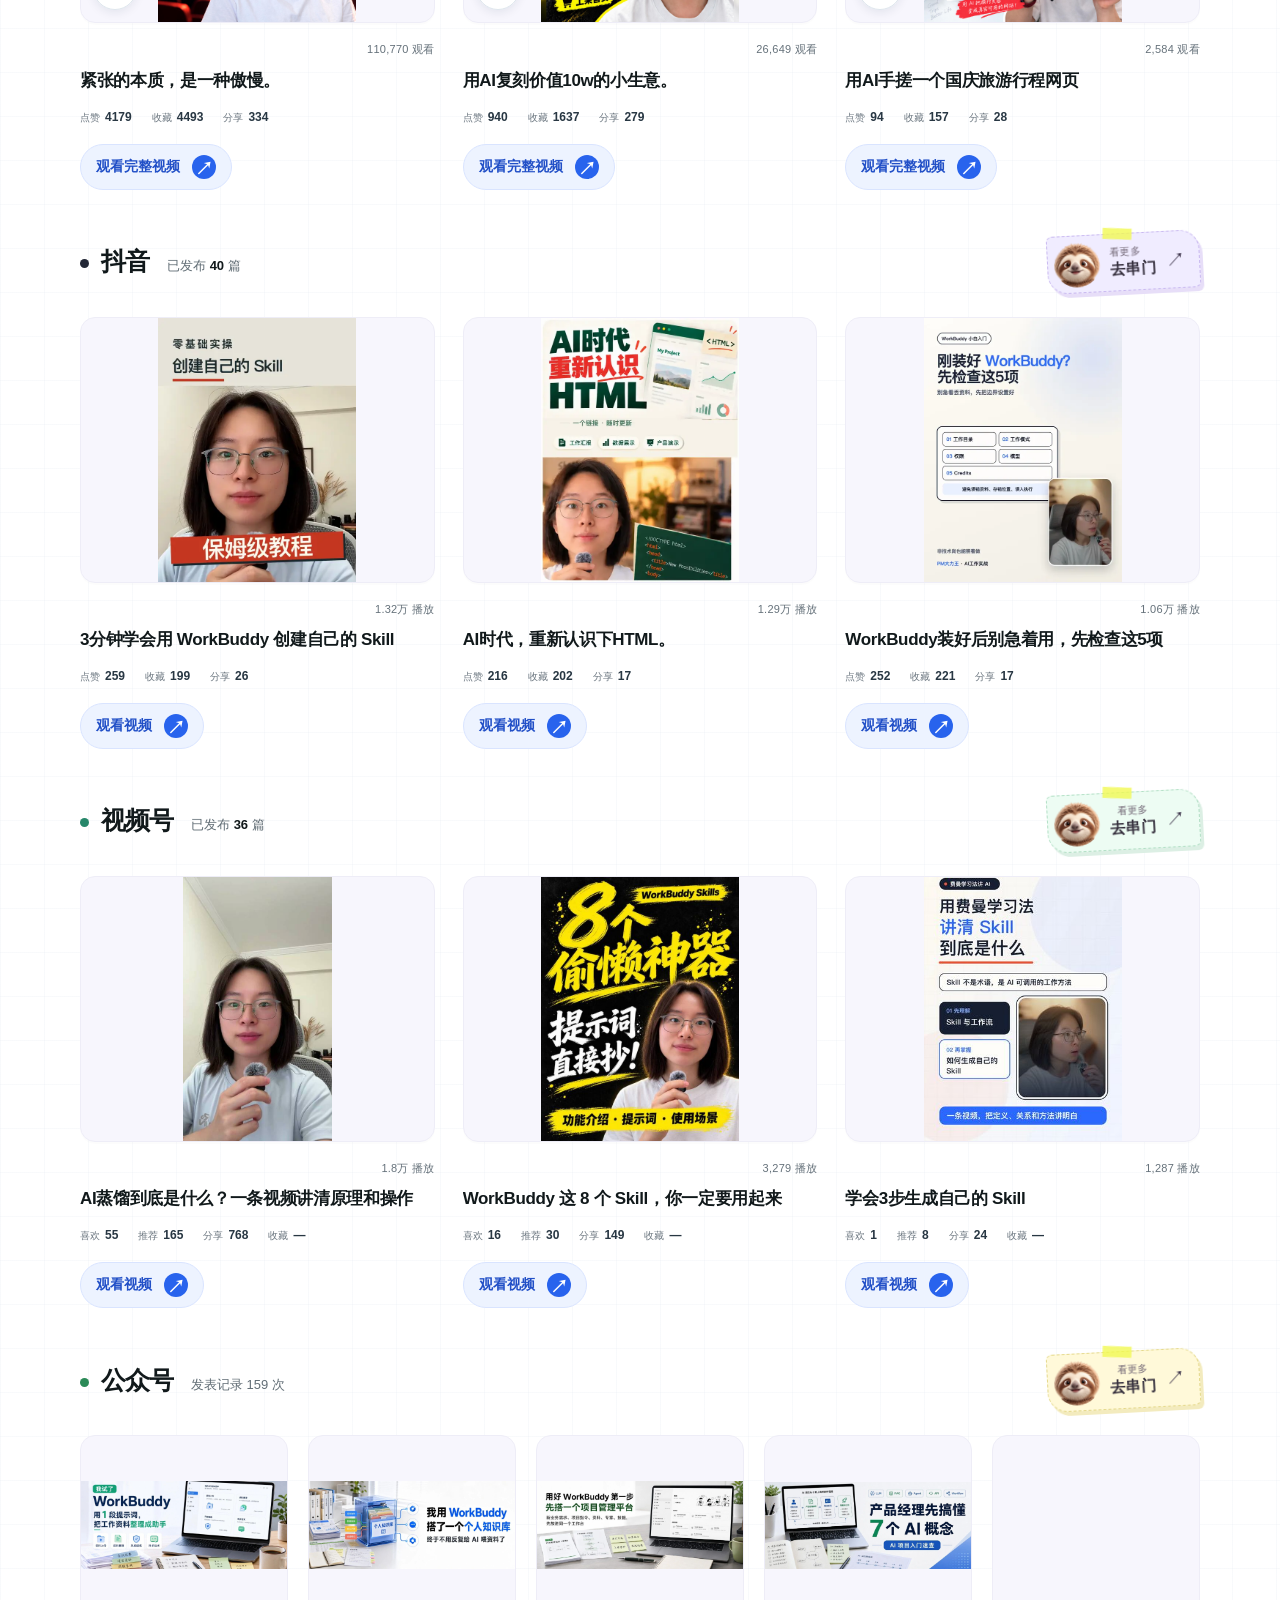
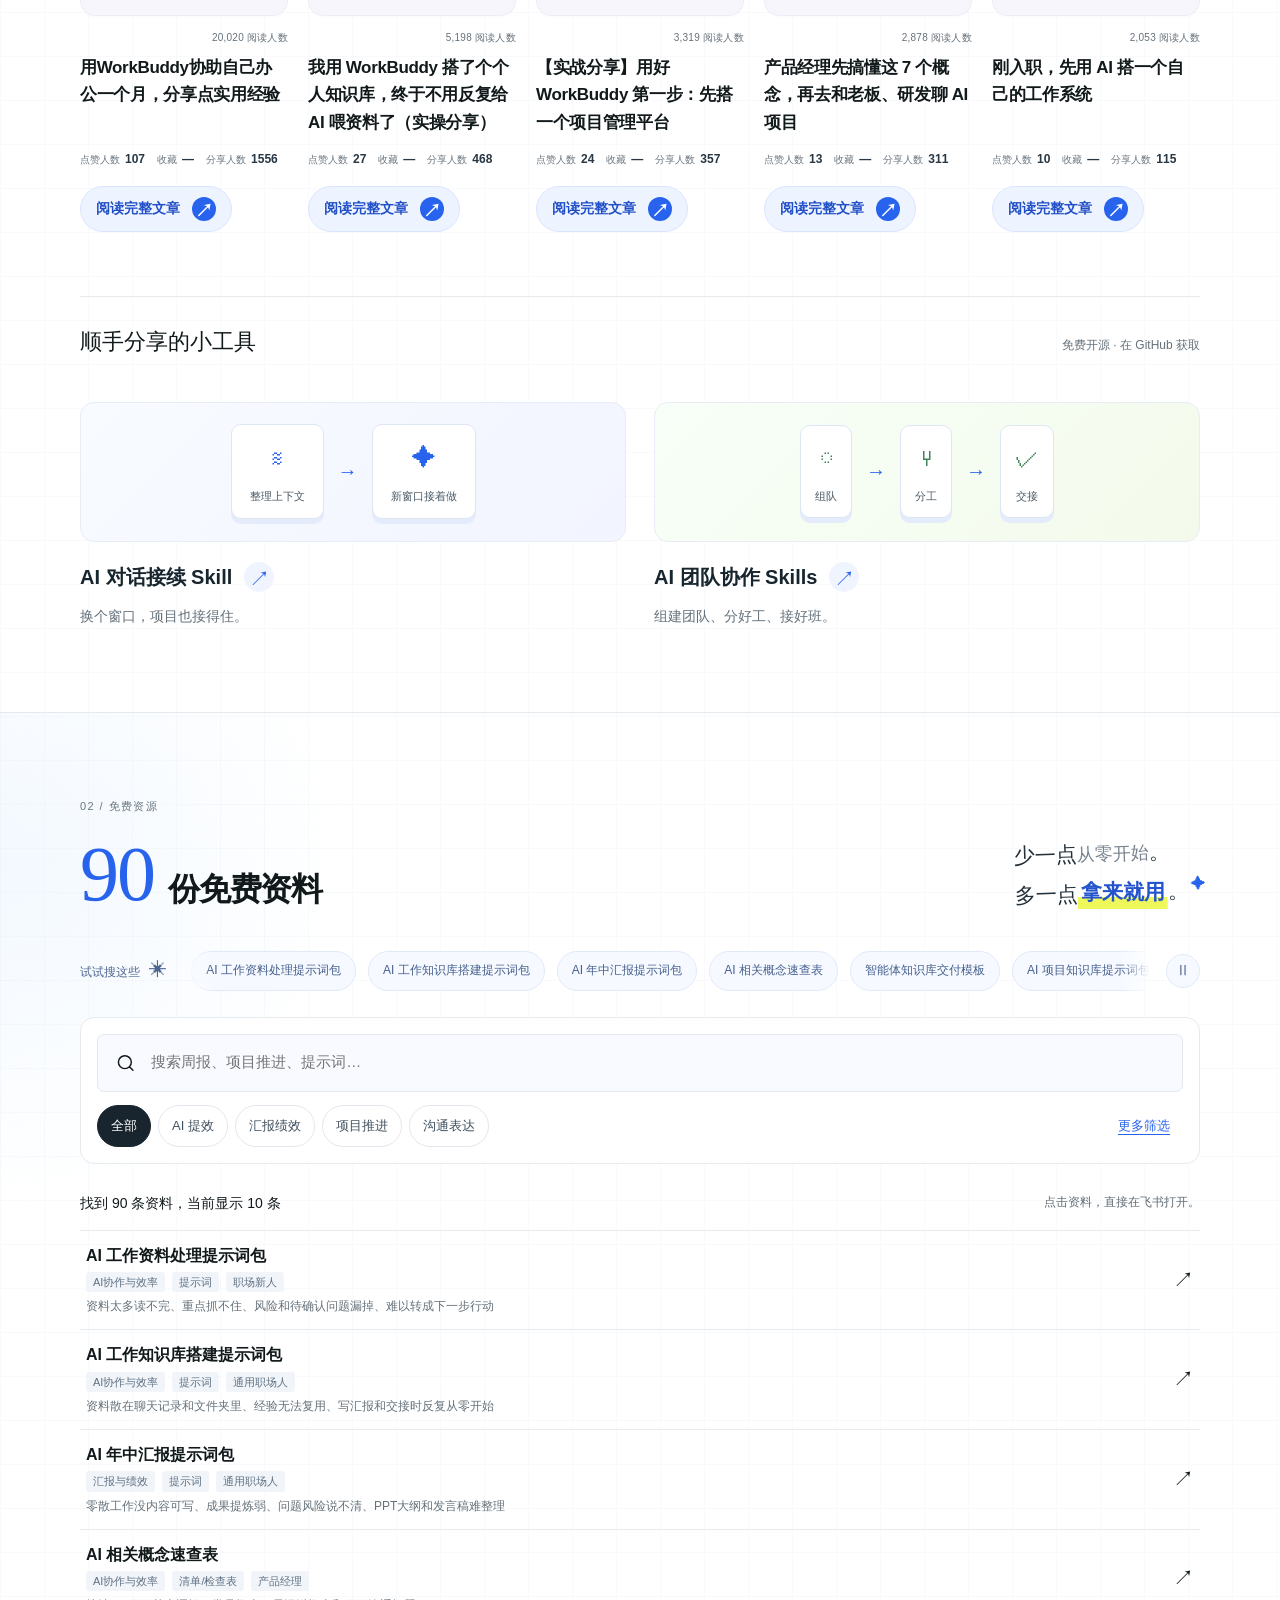
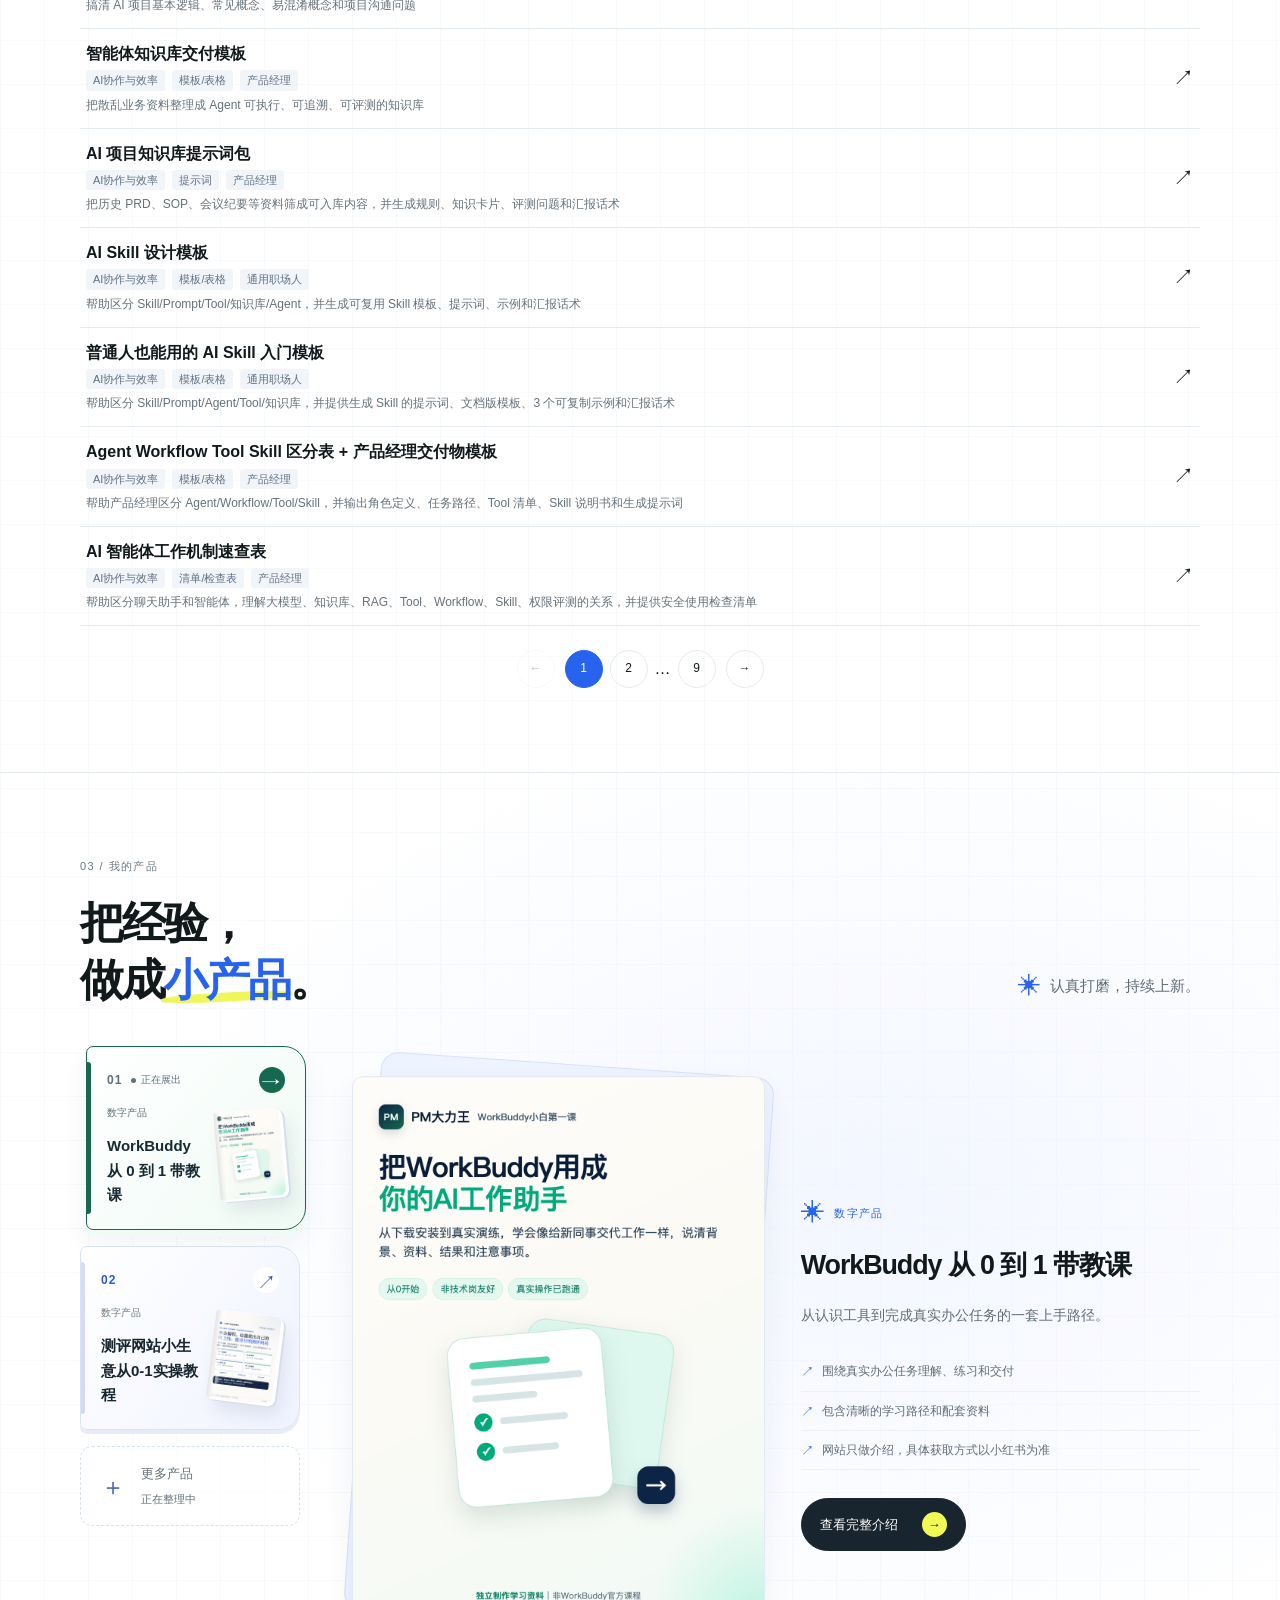
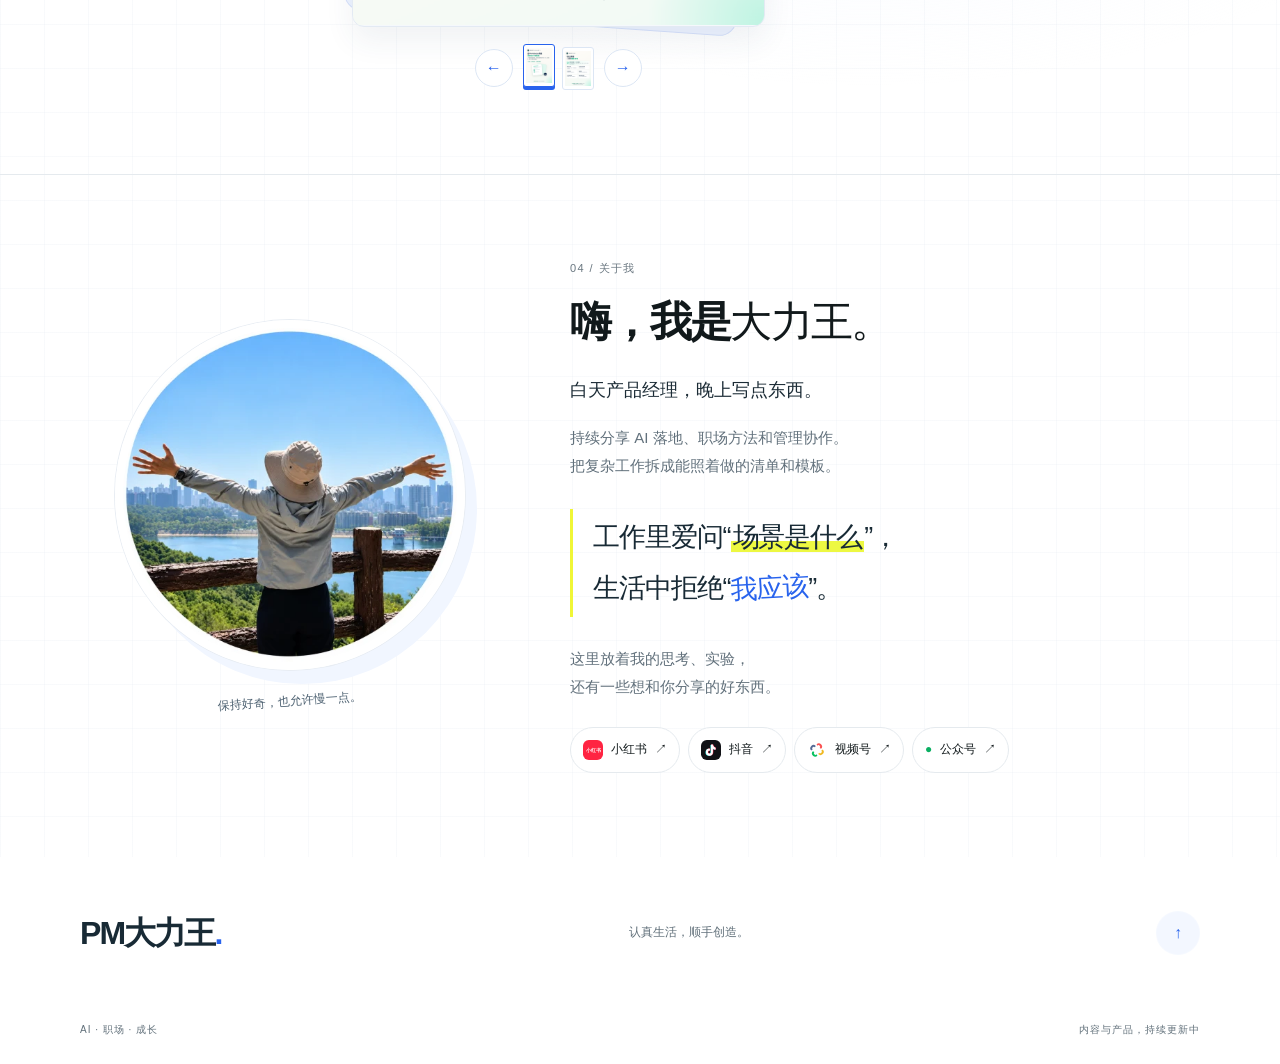
==== commit 2d35262b: "Fix stale product names by revalidating product data" ====
--- a/index.html
+++ b/index.html
@@ -189,7 +189,7 @@
 </style>
 <script type="module" src="js/experience.js?v=20261024-mobile"></script>
 <script type="module" src="js/app.js"></script>
-<script type="module" src="js/products.js?v=20261024-mobile"></script>
+<script type="module" src="js/products.js?v=20261026-name-fix"></script>
 <style data-source="styles/studio.css">/* Studio edition: tactile surfaces, controlled motion, authentic content. */
 /* One centred hero composition, one supporting statement; navigation owns links. */
 .site-header{height:140px;padding-top:36px}
